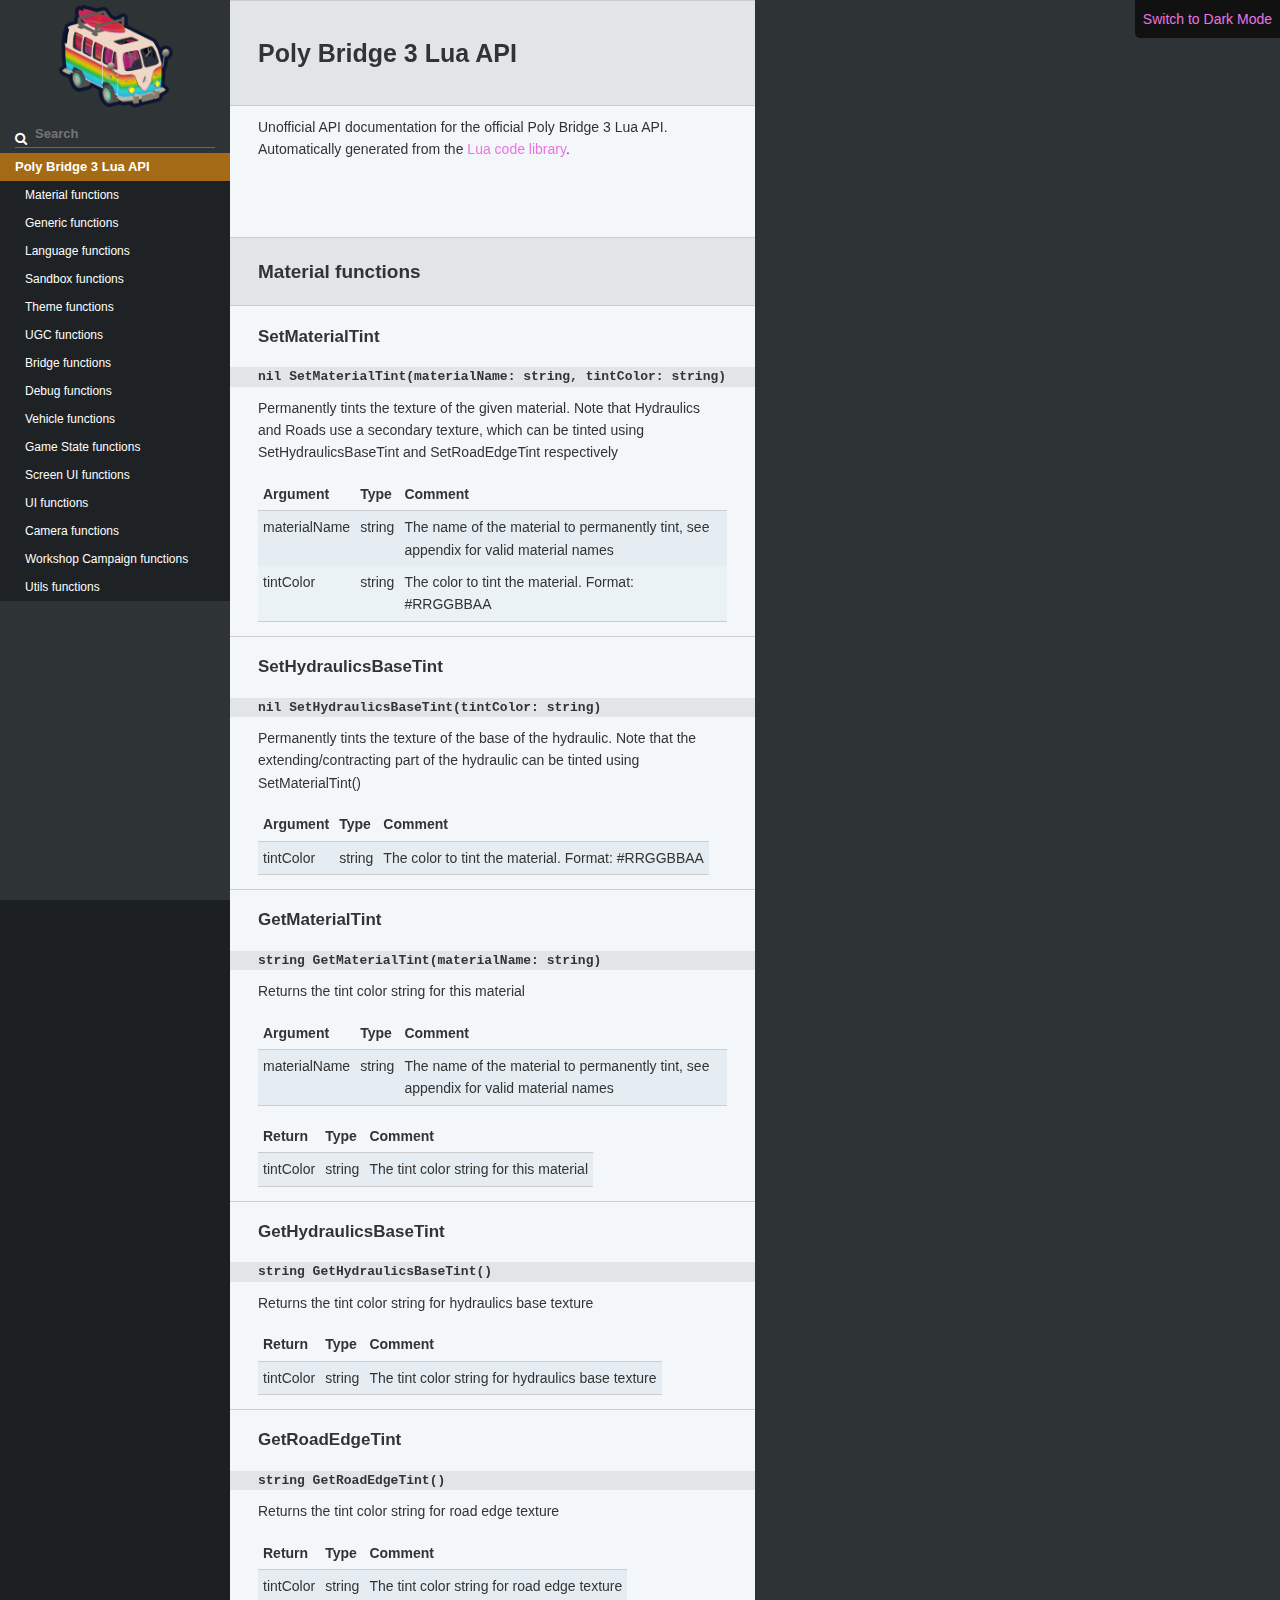
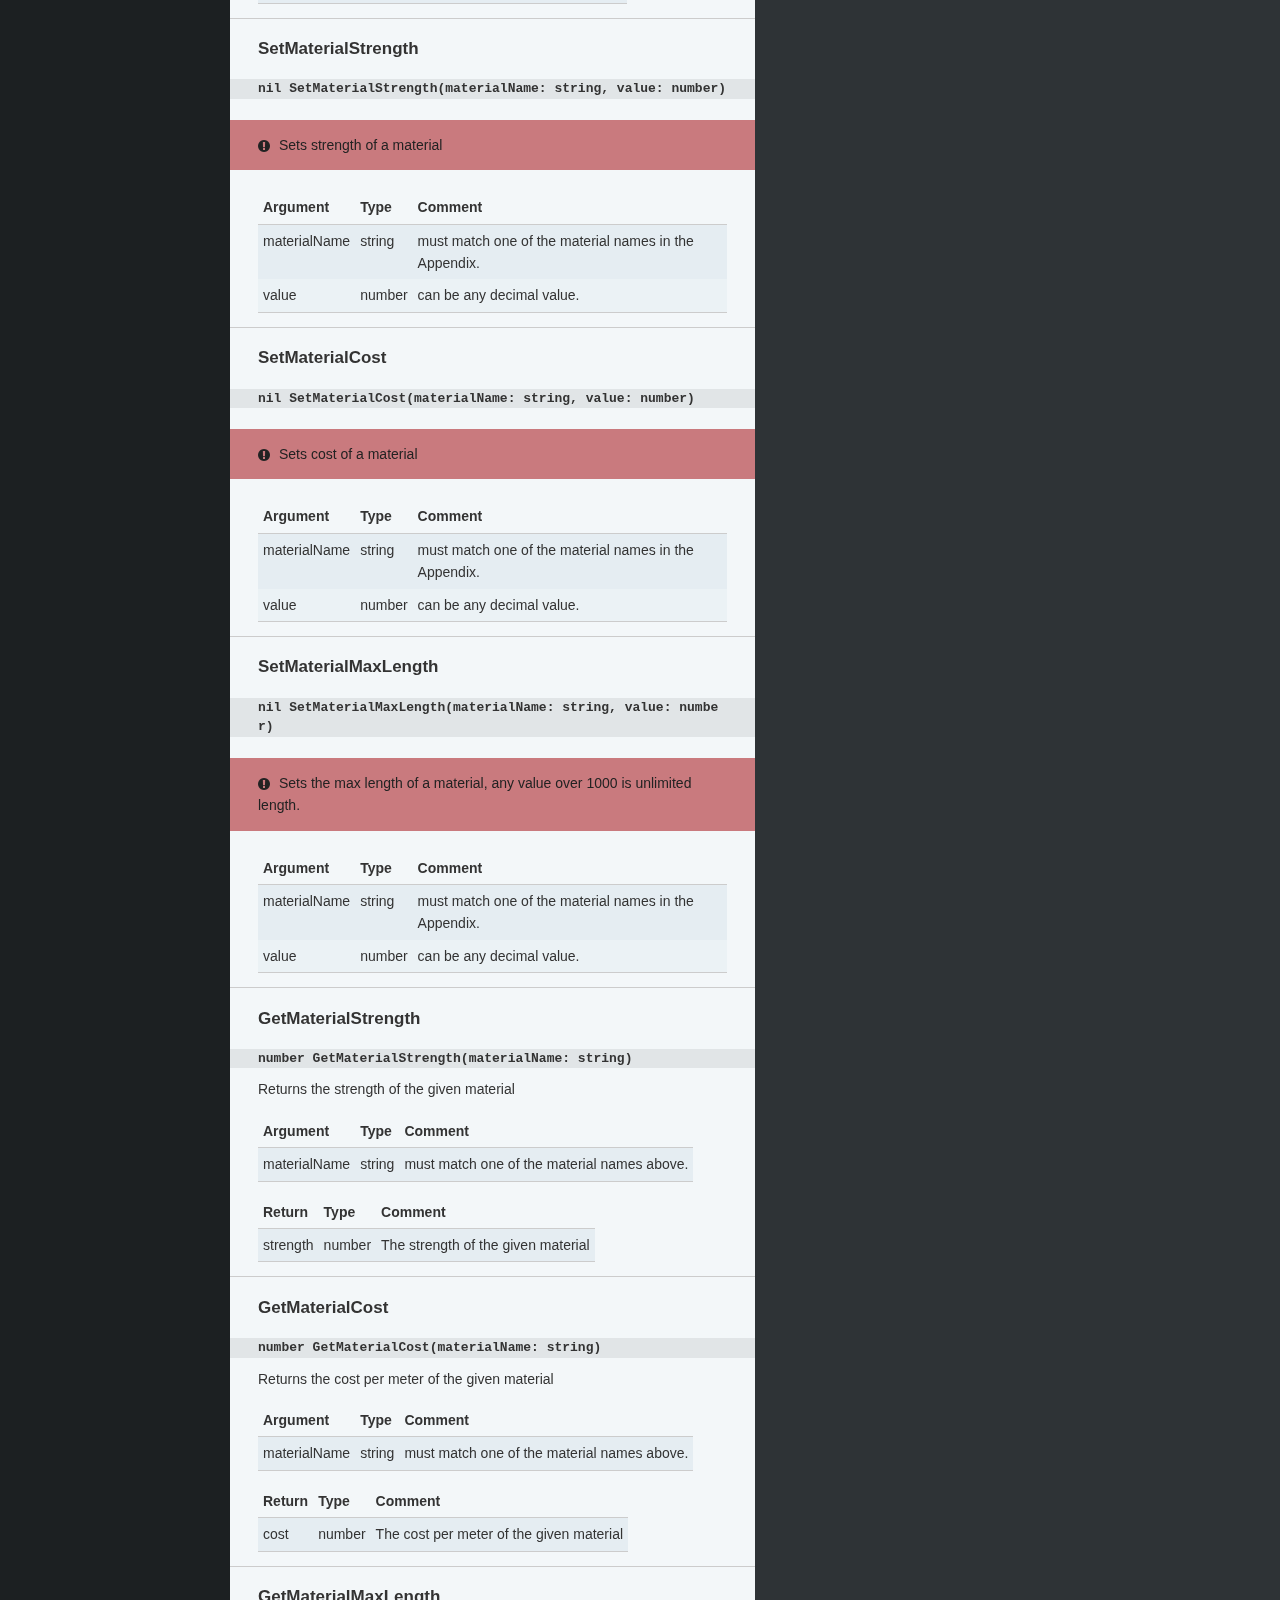
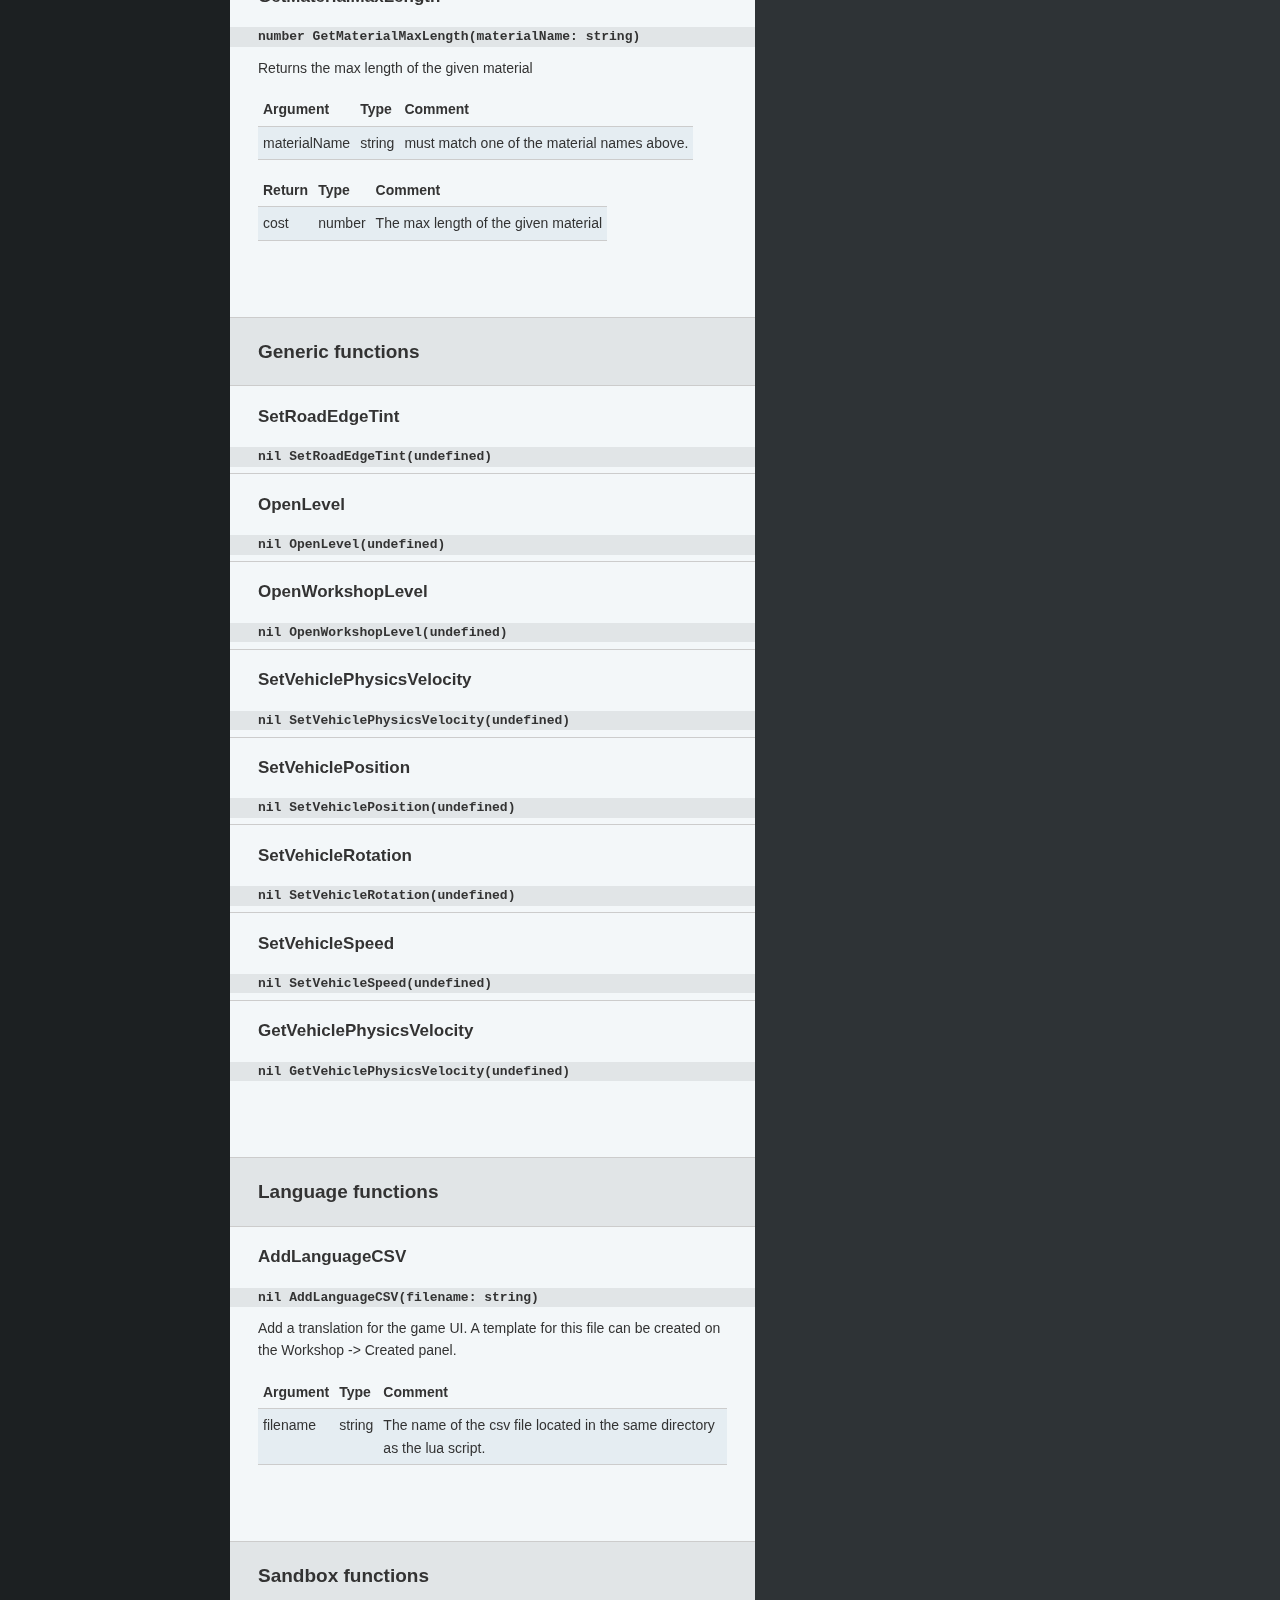
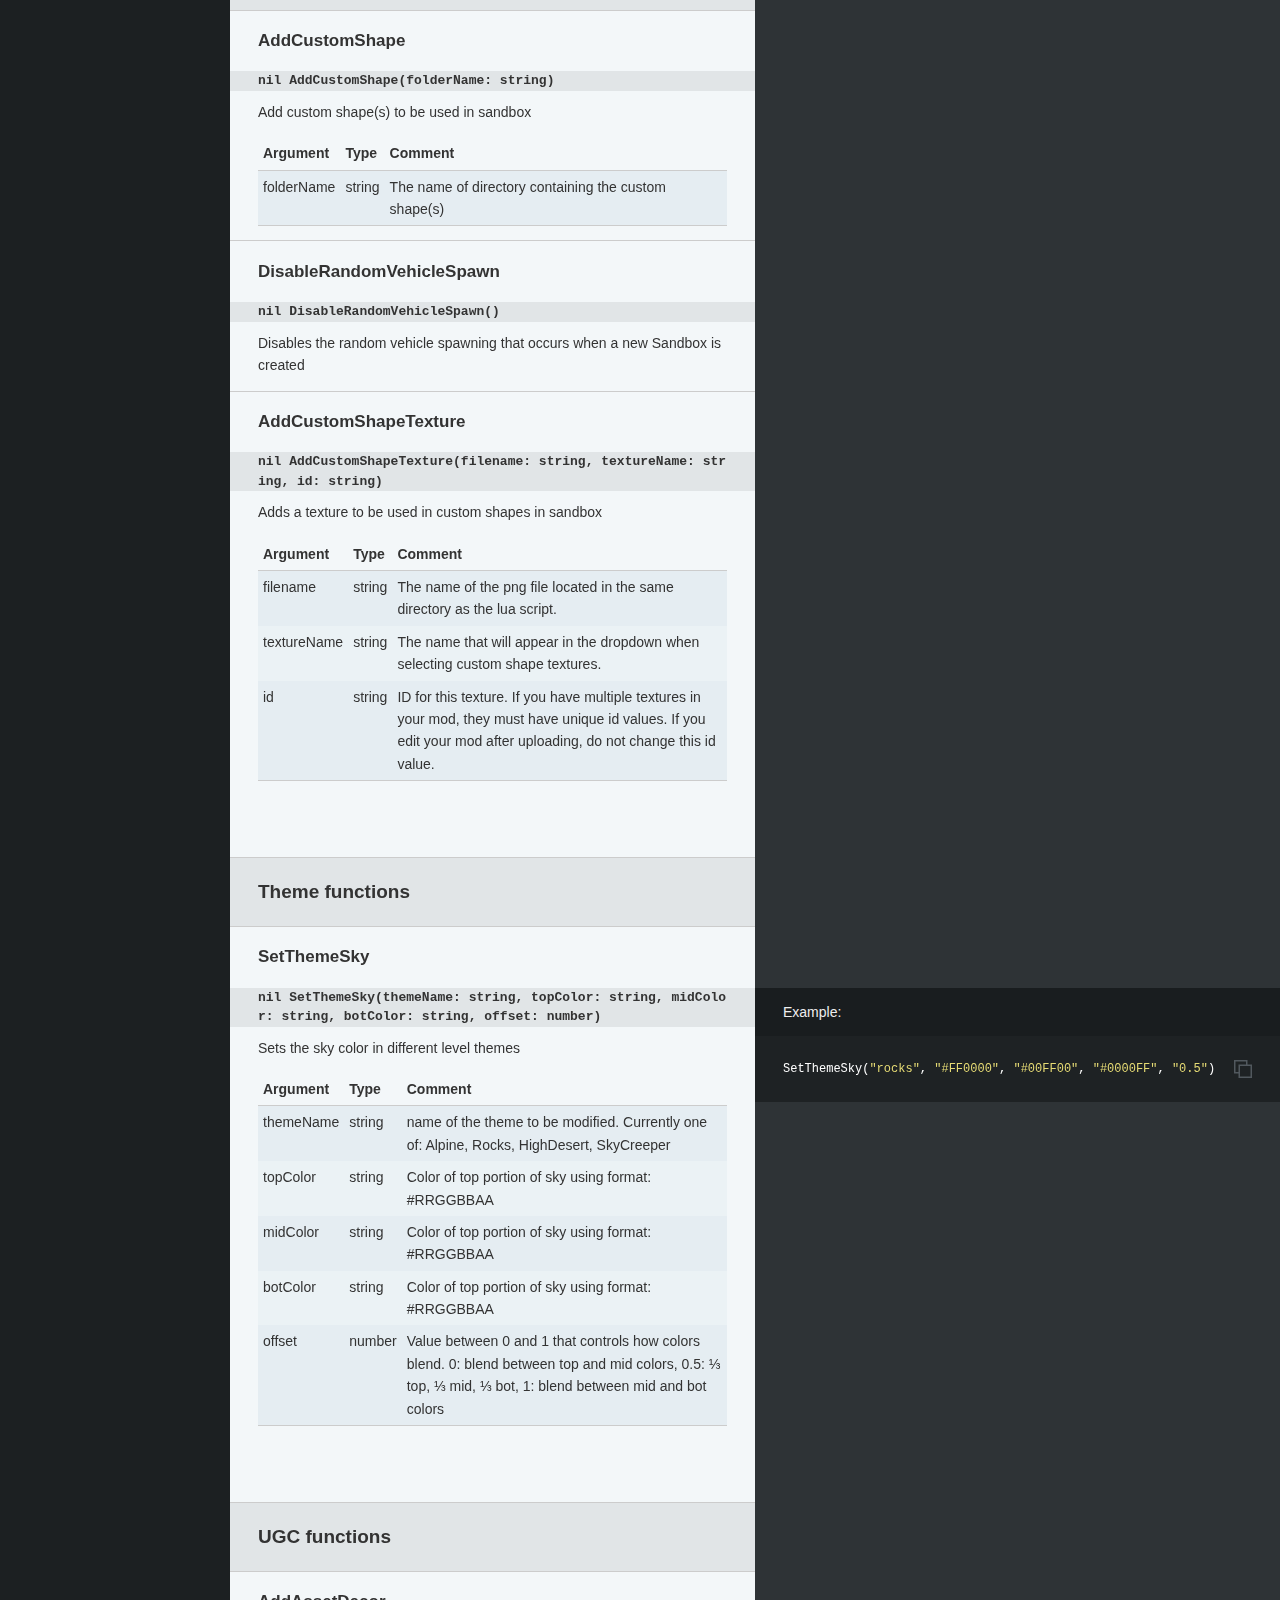
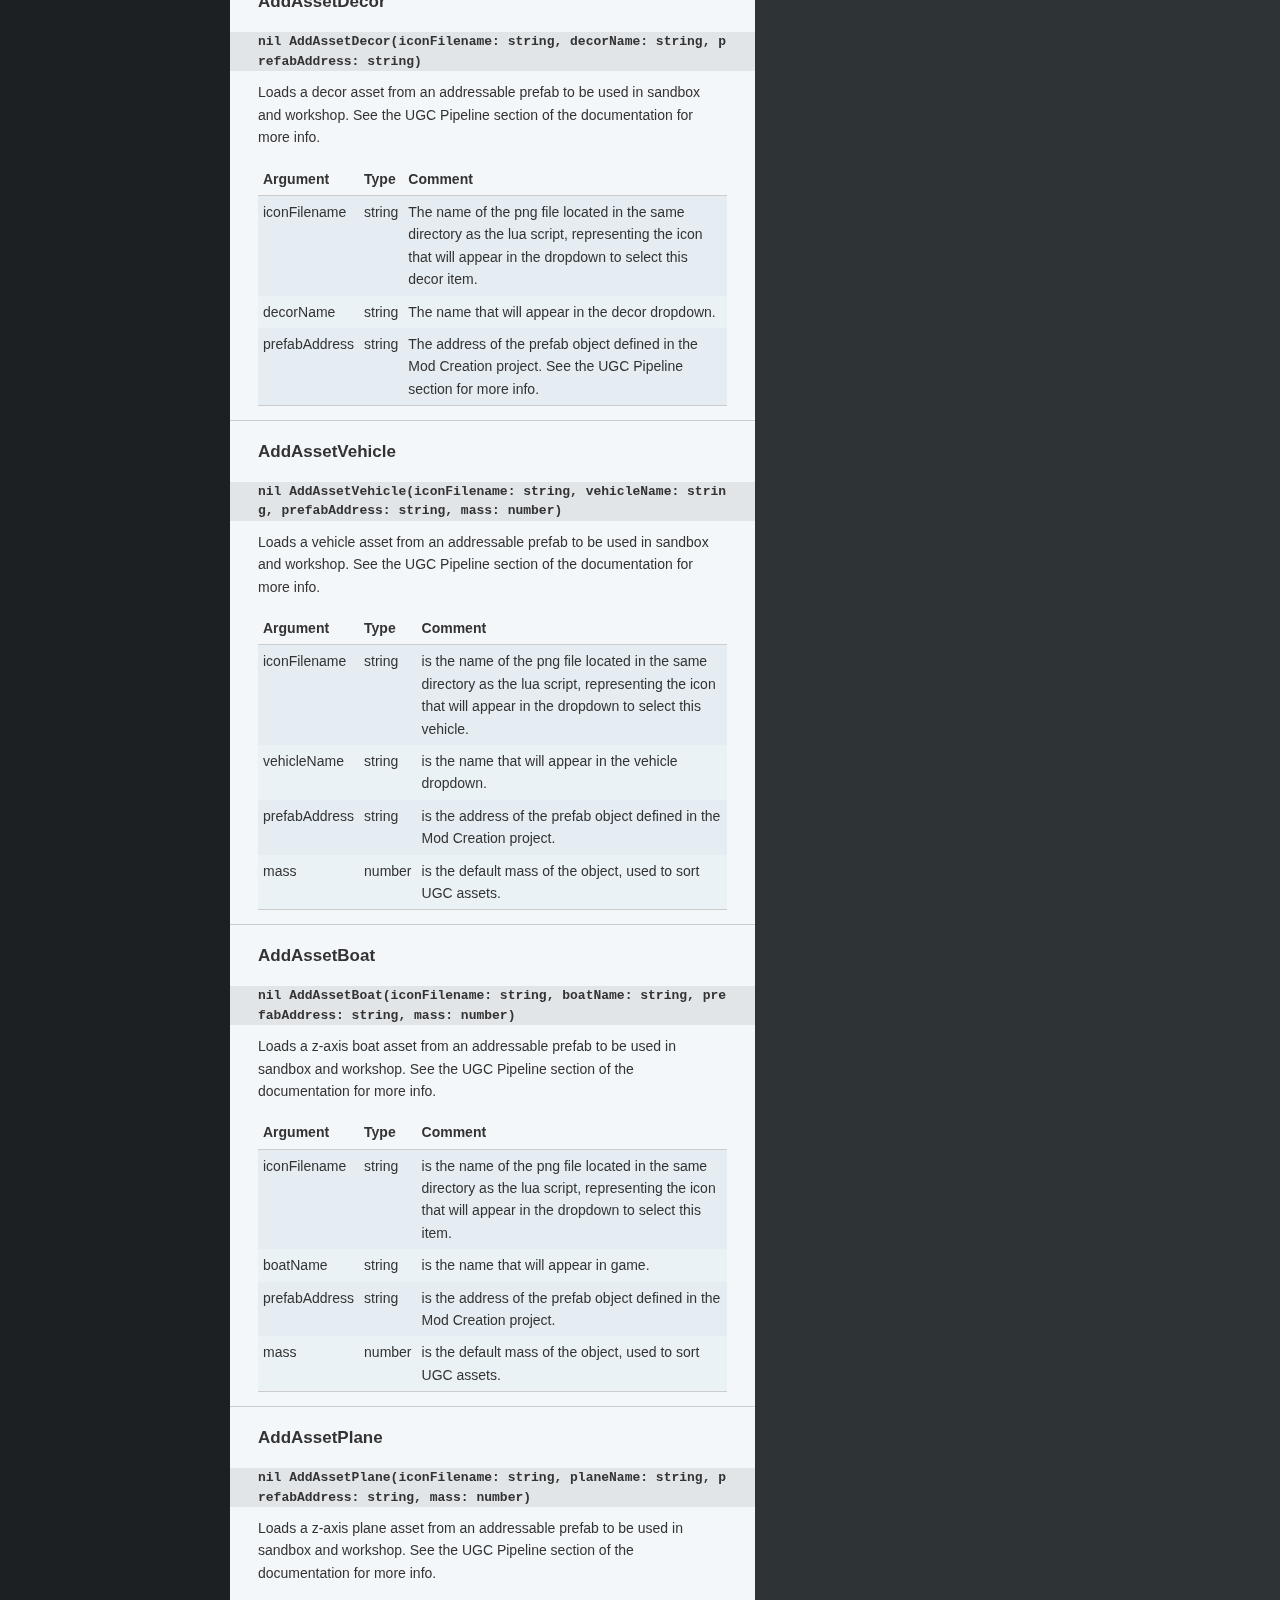
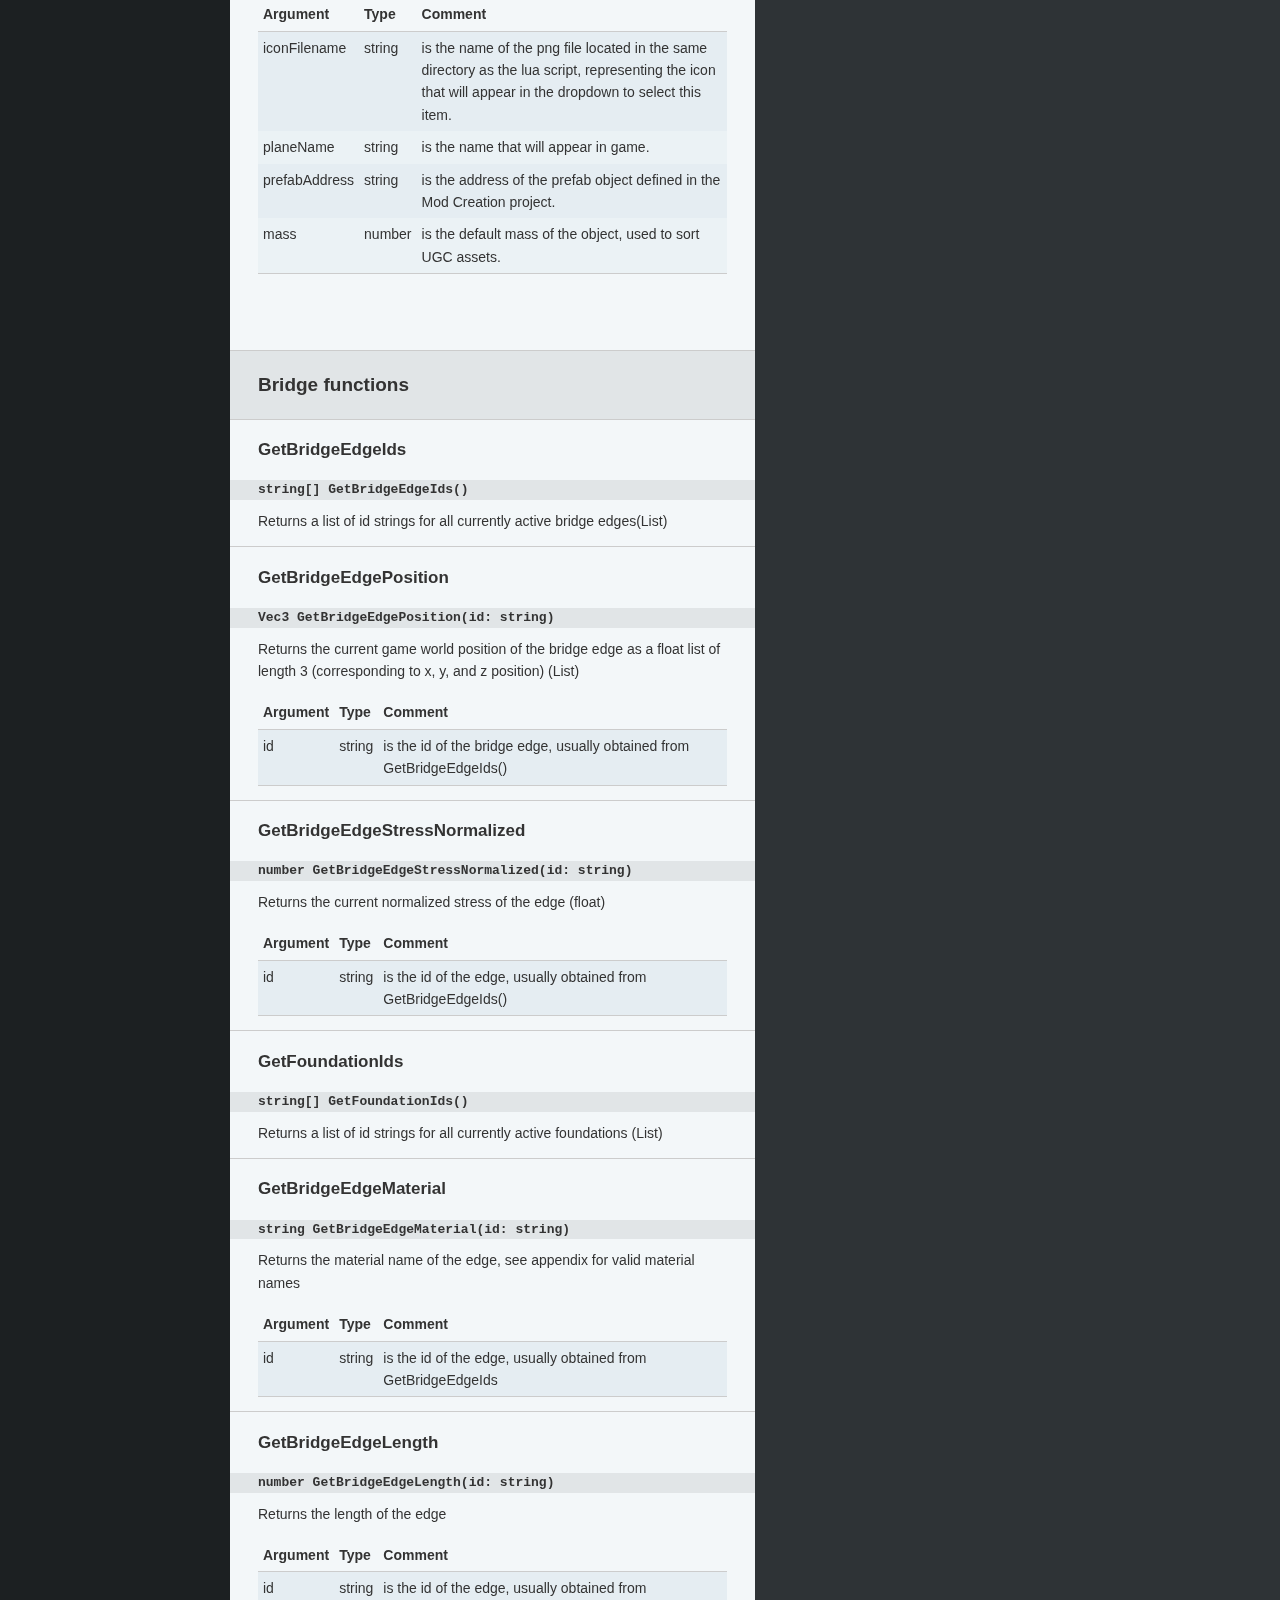
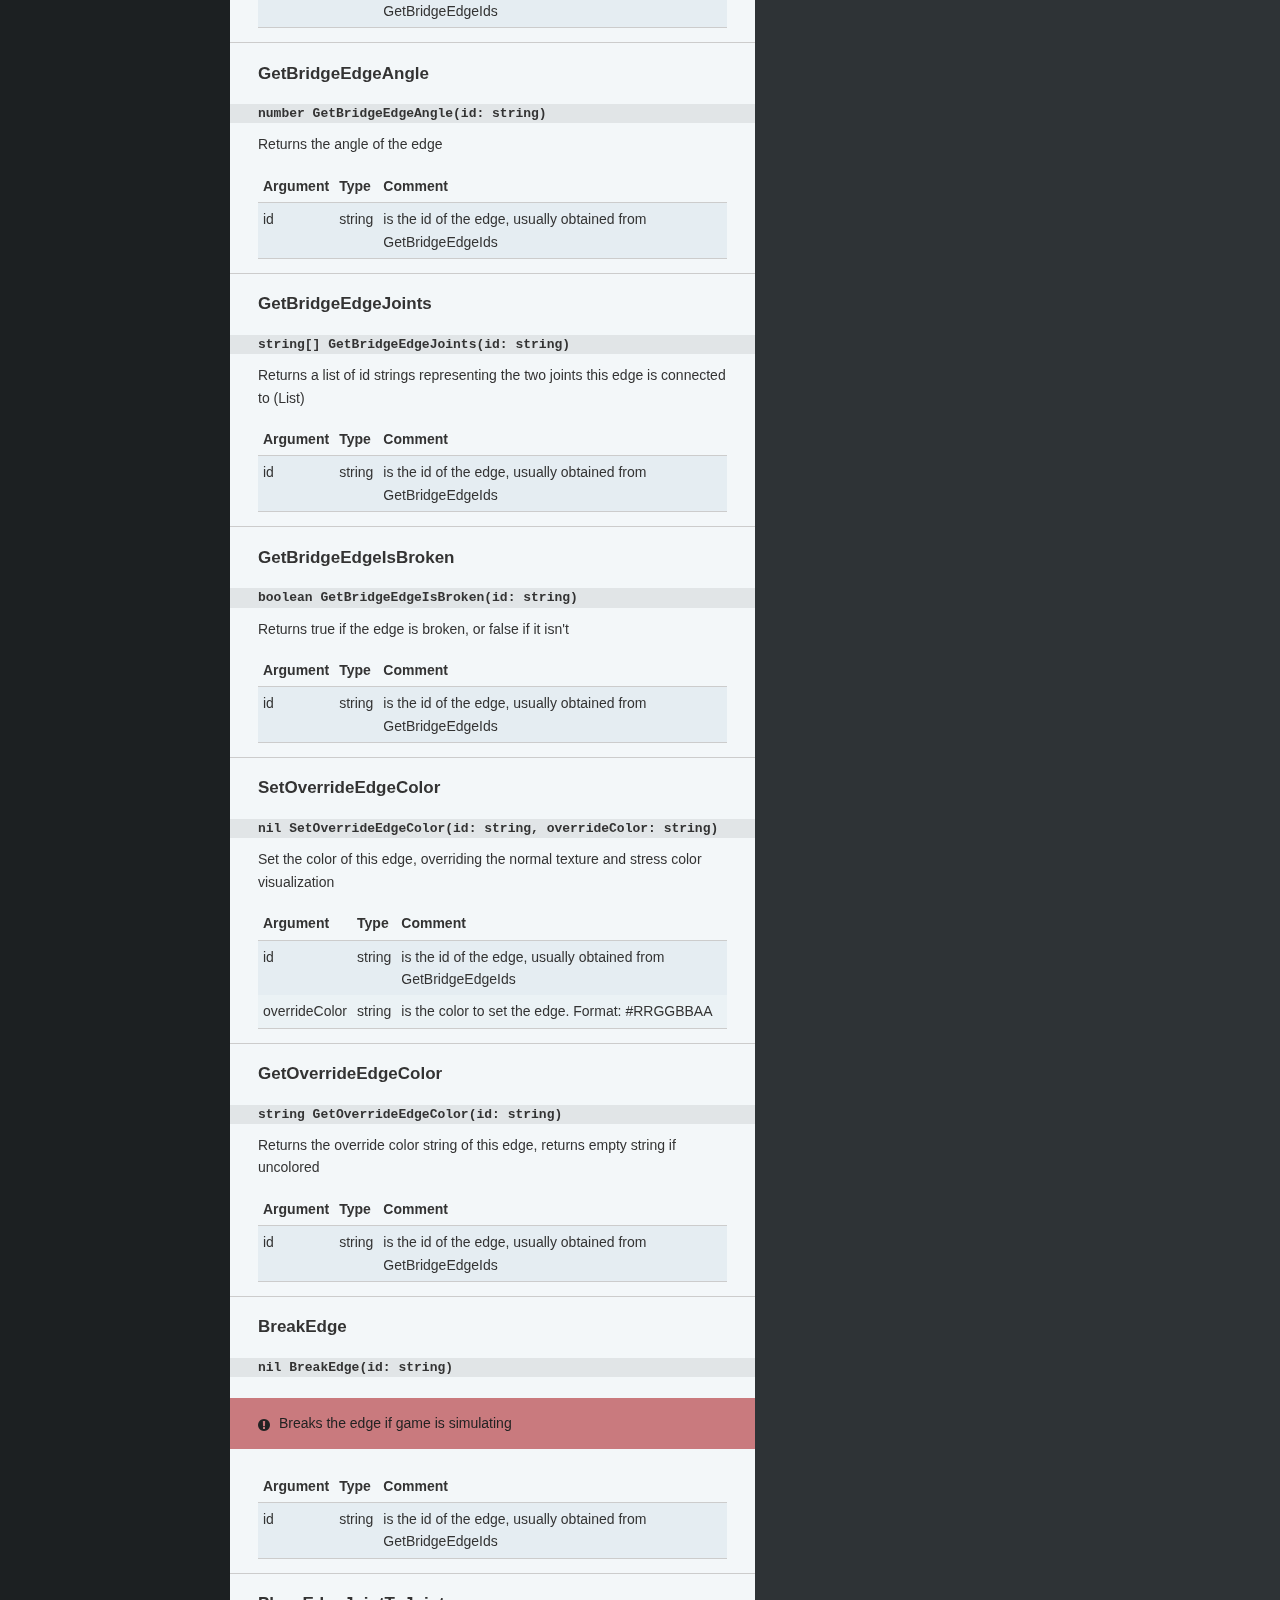
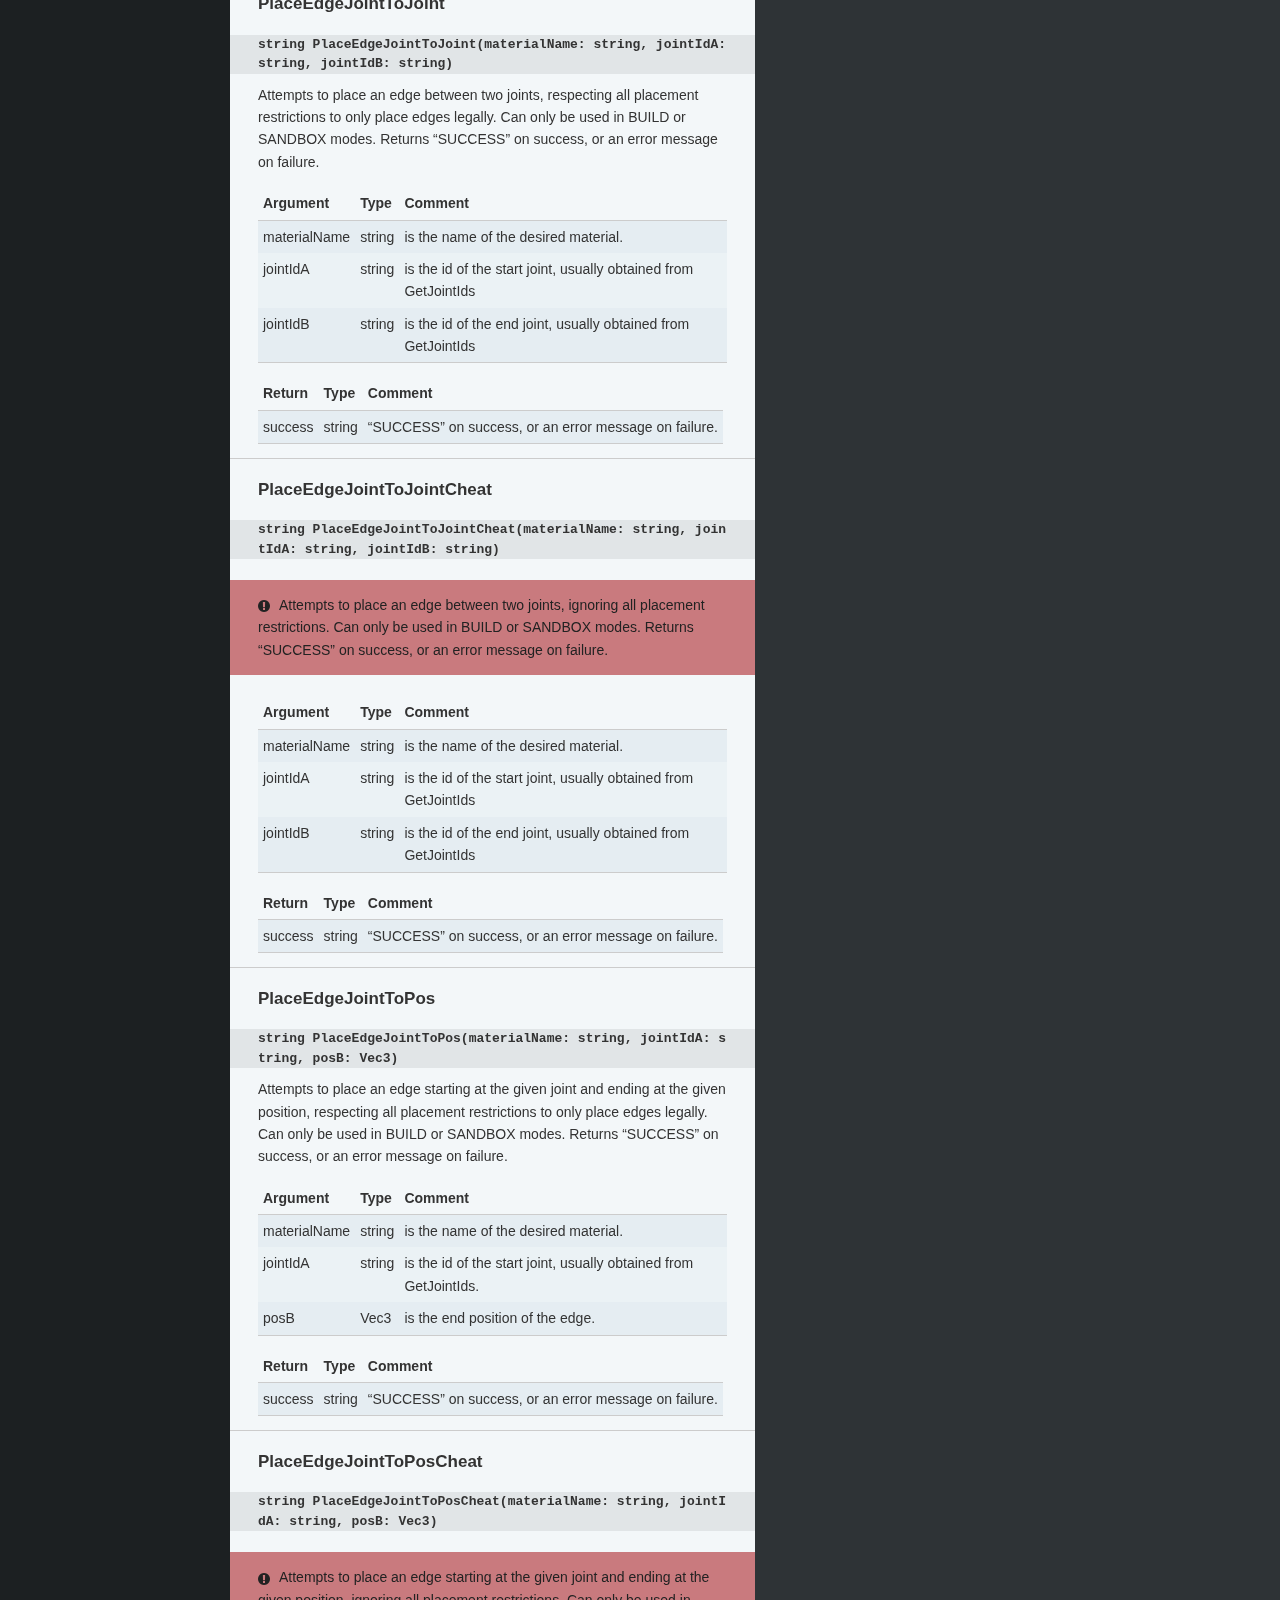
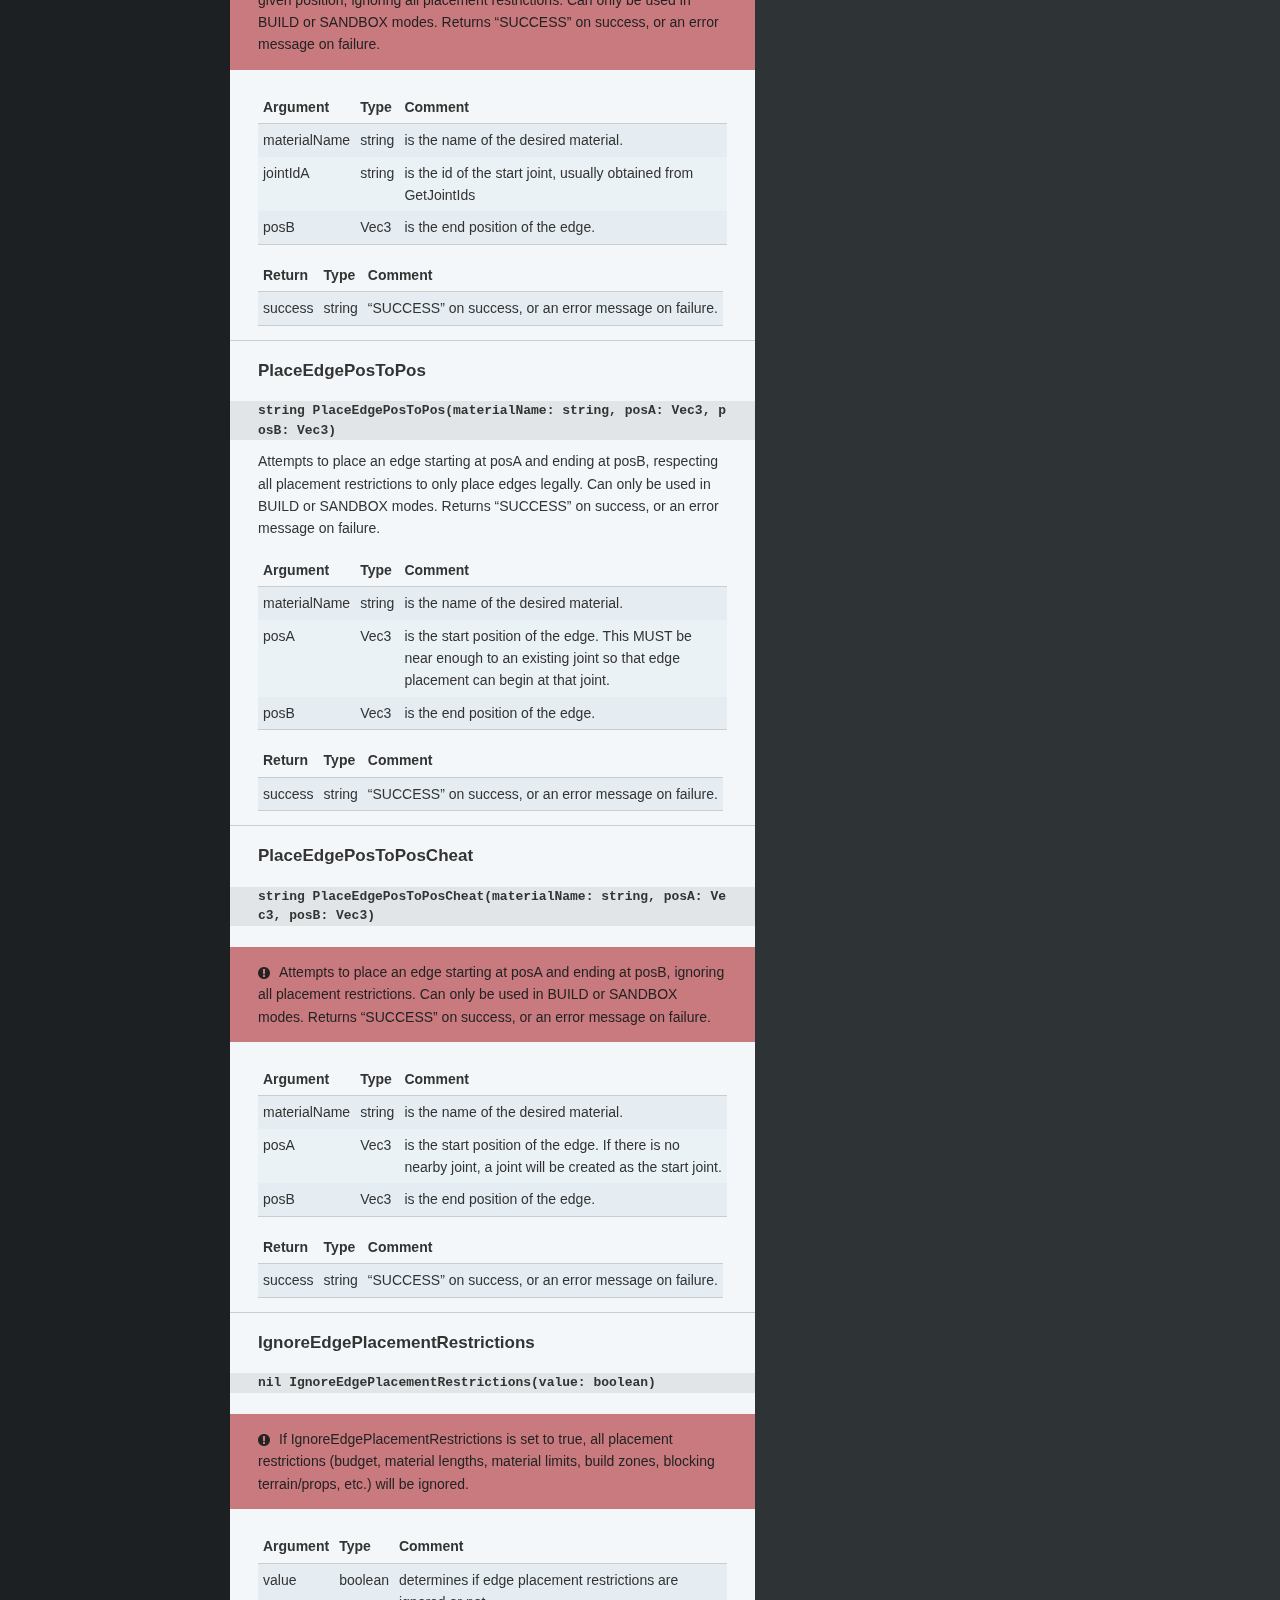
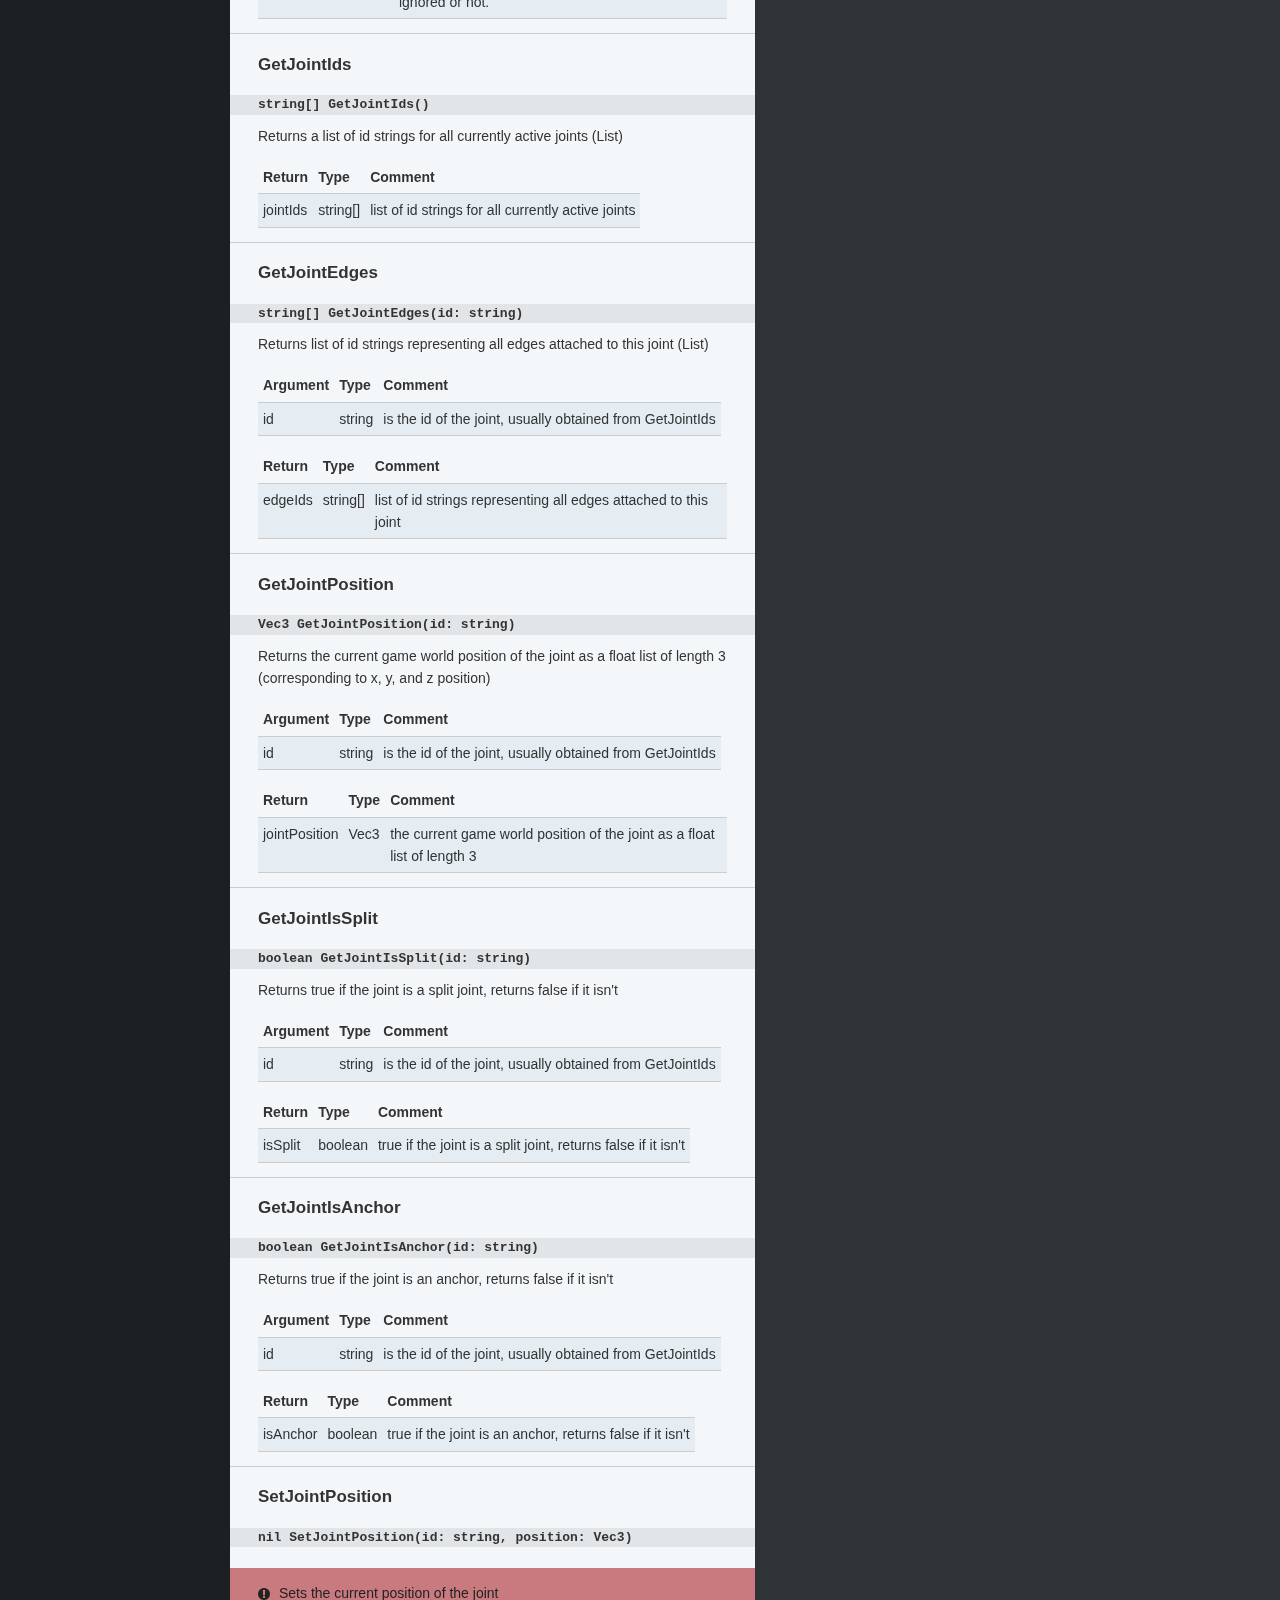
==== docs/light.html @ 61768ef8 "build slate" ====
<!doctype html>
<html>
  <head>
    <meta charset="utf-8">
    <meta content="IE=edge,chrome=1" http-equiv="X-UA-Compatible">
    <meta name="viewport" content="width=device-width, initial-scale=1, maximum-scale=1">
    <link href="images/favicon-184ef374.ico" rel="icon" type="image/ico" />
        <meta
            name="description"
            content="Documentation for the official Poly Bridge 3 Lua modding API"
        >
    <title>Poly Bridge 3 Lua API</title>

    <style media="screen">
      .highlight table td { padding: 5px; }
.highlight table pre { margin: 0; }
.highlight .gh {
  color: #999999;
}
.highlight .sr {
  color: #f6aa11;
}
.highlight .go {
  color: #888888;
}
.highlight .gp {
  color: #555555;
}
.highlight .gs {
}
.highlight .gu {
  color: #aaaaaa;
}
.highlight .nb {
  color: #f6aa11;
}
.highlight .cm {
  color: #75715e;
}
.highlight .cp {
  color: #75715e;
}
.highlight .c1 {
  color: #75715e;
}
.highlight .cs {
  color: #75715e;
}
.highlight .c, .highlight .ch, .highlight .cd, .highlight .cpf {
  color: #75715e;
}
.highlight .err {
  color: #960050;
}
.highlight .gr {
  color: #960050;
}
.highlight .gt {
  color: #960050;
}
.highlight .gd {
  color: #49483e;
}
.highlight .gi {
  color: #49483e;
}
.highlight .ge {
  color: #49483e;
}
.highlight .kc {
  color: #66d9ef;
}
.highlight .kd {
  color: #66d9ef;
}
.highlight .kr {
  color: #66d9ef;
}
.highlight .no {
  color: #66d9ef;
}
.highlight .kt {
  color: #66d9ef;
}
.highlight .mf {
  color: #ae81ff;
}
.highlight .mh {
  color: #ae81ff;
}
.highlight .il {
  color: #ae81ff;
}
.highlight .mi {
  color: #ae81ff;
}
.highlight .mo {
  color: #ae81ff;
}
.highlight .m, .highlight .mb, .highlight .mx {
  color: #ae81ff;
}
.highlight .sc {
  color: #ae81ff;
}
.highlight .se {
  color: #ae81ff;
}
.highlight .ss {
  color: #ae81ff;
}
.highlight .sd {
  color: #e6db74;
}
.highlight .s2 {
  color: #e6db74;
}
.highlight .sb {
  color: #e6db74;
}
.highlight .sh {
  color: #e6db74;
}
.highlight .si {
  color: #e6db74;
}
.highlight .sx {
  color: #e6db74;
}
.highlight .s1 {
  color: #e6db74;
}
.highlight .s, .highlight .sa, .highlight .dl {
  color: #e6db74;
}
.highlight .na {
  color: #a6e22e;
}
.highlight .nc {
  color: #a6e22e;
}
.highlight .nd {
  color: #a6e22e;
}
.highlight .ne {
  color: #a6e22e;
}
.highlight .nf, .highlight .fm {
  color: #a6e22e;
}
.highlight .vc {
  color: #ffffff;
}
.highlight .nn {
  color: #ffffff;
}
.highlight .ni {
  color: #ffffff;
}
.highlight .bp {
  color: #ffffff;
}
.highlight .vg {
  color: #ffffff;
}
.highlight .vi {
  color: #ffffff;
}
.highlight .nv, .highlight .vm {
  color: #ffffff;
}
.highlight .w {
  color: #ffffff;
}
.highlight {
  color: #ffffff;
}
.highlight .n, .highlight .py, .highlight .nx {
  color: #ffffff;
}
.highlight .nl {
  color: #f92672;
}
.highlight .ow {
  color: #f92672;
}
.highlight .nt {
  color: #f92672;
}
.highlight .k, .highlight .kv {
  color: #f92672;
}
.highlight .kn {
  color: #f92672;
}
.highlight .kp {
  color: #f92672;
}
.highlight .o {
  color: #f92672;
}
    </style>
    <style media="print">
      * {
        -webkit-transition:none!important;
        transition:none!important;
      }
      .highlight table td { padding: 5px; }
.highlight table pre { margin: 0; }
.highlight, .highlight .w {
  color: #586e75;
}
.highlight .err {
  color: #002b36;
  background-color: #dc322f;
}
.highlight .c, .highlight .ch, .highlight .cd, .highlight .cm, .highlight .cpf, .highlight .c1, .highlight .cs {
  color: #657b83;
}
.highlight .cp {
  color: #b58900;
}
.highlight .nt {
  color: #b58900;
}
.highlight .o, .highlight .ow {
  color: #93a1a1;
}
.highlight .p, .highlight .pi {
  color: #93a1a1;
}
.highlight .gi {
  color: #859900;
}
.highlight .gd {
  color: #dc322f;
}
.highlight .gh {
  color: #268bd2;
  background-color: #002b36;
  font-weight: bold;
}
.highlight .k, .highlight .kn, .highlight .kp, .highlight .kr, .highlight .kv {
  color: #6c71c4;
}
.highlight .kc {
  color: #cb4b16;
}
.highlight .kt {
  color: #cb4b16;
}
.highlight .kd {
  color: #cb4b16;
}
.highlight .s, .highlight .sb, .highlight .sc, .highlight .dl, .highlight .sd, .highlight .s2, .highlight .sh, .highlight .sx, .highlight .s1 {
  color: #859900;
}
.highlight .sa {
  color: #6c71c4;
}
.highlight .sr {
  color: #2aa198;
}
.highlight .si {
  color: #d33682;
}
.highlight .se {
  color: #d33682;
}
.highlight .nn {
  color: #b58900;
}
.highlight .nc {
  color: #b58900;
}
.highlight .no {
  color: #b58900;
}
.highlight .na {
  color: #268bd2;
}
.highlight .m, .highlight .mb, .highlight .mf, .highlight .mh, .highlight .mi, .highlight .il, .highlight .mo, .highlight .mx {
  color: #859900;
}
.highlight .ss {
  color: #859900;
}
    </style>
    <link href="stylesheets/screen-2de8fa68.css" rel="stylesheet" media="screen" />
    <link href="stylesheets/print-384e8ae0.css" rel="stylesheet" media="print" />
      <script src="javascripts/all-1b920087.js"></script>

    <script>
      $(function() { setupCodeCopy(); });
    </script>
  </head>

  <body class="light" data-languages="[]">
    <a href="#" id="nav-button">
      <span>
        NAV
        <img src="images/navbar-cad8cdcb.png" alt="" />
      </span>
    </a>
    <div class="toc-wrapper">
      <img src="images/logo-860250e3.png" class="logo" alt="" />
        <div class="search">
          <input type="text" class="search" id="input-search" placeholder="Search">
        </div>
        <ul class="search-results"></ul>
      <ul id="toc" class="toc-list-h1">
          <li>
            <a href="#Poly-Bridge-3-Lua-API" class="toc-h1 toc-link" data-title="Poly Bridge 3 Lua API">Poly Bridge 3 Lua API</a>
              <ul class="toc-list-h2">
                  <li>
                    <a href="#Material-functions" class="toc-h2 toc-link" data-title="Material functions">Material functions</a>
                      <ul class="toc-list-h3">
                          <li>
                            <a href="#SetMaterialTint" class="toc-h3 toc-link" data-title="SetMaterialTint">SetMaterialTint</a>
                          </li>
                          <li>
                            <a href="#SetHydraulicsBaseTint" class="toc-h3 toc-link" data-title="SetHydraulicsBaseTint">SetHydraulicsBaseTint</a>
                          </li>
                          <li>
                            <a href="#GetMaterialTint" class="toc-h3 toc-link" data-title="GetMaterialTint">GetMaterialTint</a>
                          </li>
                          <li>
                            <a href="#GetHydraulicsBaseTint" class="toc-h3 toc-link" data-title="GetHydraulicsBaseTint">GetHydraulicsBaseTint</a>
                          </li>
                          <li>
                            <a href="#GetRoadEdgeTint" class="toc-h3 toc-link" data-title="GetRoadEdgeTint">GetRoadEdgeTint</a>
                          </li>
                          <li>
                            <a href="#SetMaterialStrength" class="toc-h3 toc-link" data-title="SetMaterialStrength">SetMaterialStrength</a>
                          </li>
                          <li>
                            <a href="#SetMaterialCost" class="toc-h3 toc-link" data-title="SetMaterialCost">SetMaterialCost</a>
                          </li>
                          <li>
                            <a href="#SetMaterialMaxLength" class="toc-h3 toc-link" data-title="SetMaterialMaxLength">SetMaterialMaxLength</a>
                          </li>
                          <li>
                            <a href="#GetMaterialStrength" class="toc-h3 toc-link" data-title="GetMaterialStrength">GetMaterialStrength</a>
                          </li>
                          <li>
                            <a href="#GetMaterialCost" class="toc-h3 toc-link" data-title="GetMaterialCost">GetMaterialCost</a>
                          </li>
                          <li>
                            <a href="#GetMaterialMaxLength" class="toc-h3 toc-link" data-title="GetMaterialMaxLength">GetMaterialMaxLength</a>
                          </li>
                      </ul>
                  </li>
                  <li>
                    <a href="#Generic-functions" class="toc-h2 toc-link" data-title="Generic functions">Generic functions</a>
                      <ul class="toc-list-h3">
                          <li>
                            <a href="#SetRoadEdgeTint" class="toc-h3 toc-link" data-title="SetRoadEdgeTint">SetRoadEdgeTint</a>
                          </li>
                          <li>
                            <a href="#OpenLevel" class="toc-h3 toc-link" data-title="OpenLevel">OpenLevel</a>
                          </li>
                          <li>
                            <a href="#OpenWorkshopLevel" class="toc-h3 toc-link" data-title="OpenWorkshopLevel">OpenWorkshopLevel</a>
                          </li>
                          <li>
                            <a href="#SetVehiclePhysicsVelocity" class="toc-h3 toc-link" data-title="SetVehiclePhysicsVelocity">SetVehiclePhysicsVelocity</a>
                          </li>
                          <li>
                            <a href="#SetVehiclePosition" class="toc-h3 toc-link" data-title="SetVehiclePosition">SetVehiclePosition</a>
                          </li>
                          <li>
                            <a href="#SetVehicleRotation" class="toc-h3 toc-link" data-title="SetVehicleRotation">SetVehicleRotation</a>
                          </li>
                          <li>
                            <a href="#SetVehicleSpeed" class="toc-h3 toc-link" data-title="SetVehicleSpeed">SetVehicleSpeed</a>
                          </li>
                          <li>
                            <a href="#GetVehiclePhysicsVelocity" class="toc-h3 toc-link" data-title="GetVehiclePhysicsVelocity">GetVehiclePhysicsVelocity</a>
                          </li>
                      </ul>
                  </li>
                  <li>
                    <a href="#Language-functions" class="toc-h2 toc-link" data-title="Language functions">Language functions</a>
                      <ul class="toc-list-h3">
                          <li>
                            <a href="#AddLanguageCSV" class="toc-h3 toc-link" data-title="AddLanguageCSV">AddLanguageCSV</a>
                          </li>
                      </ul>
                  </li>
                  <li>
                    <a href="#Sandbox-functions" class="toc-h2 toc-link" data-title="Sandbox functions">Sandbox functions</a>
                      <ul class="toc-list-h3">
                          <li>
                            <a href="#AddCustomShape" class="toc-h3 toc-link" data-title="AddCustomShape">AddCustomShape</a>
                          </li>
                          <li>
                            <a href="#DisableRandomVehicleSpawn" class="toc-h3 toc-link" data-title="DisableRandomVehicleSpawn">DisableRandomVehicleSpawn</a>
                          </li>
                          <li>
                            <a href="#AddCustomShapeTexture" class="toc-h3 toc-link" data-title="AddCustomShapeTexture">AddCustomShapeTexture</a>
                          </li>
                      </ul>
                  </li>
                  <li>
                    <a href="#Theme-functions" class="toc-h2 toc-link" data-title="Theme functions">Theme functions</a>
                      <ul class="toc-list-h3">
                          <li>
                            <a href="#SetThemeSky" class="toc-h3 toc-link" data-title="SetThemeSky">SetThemeSky</a>
                          </li>
                      </ul>
                  </li>
                  <li>
                    <a href="#UGC-functions" class="toc-h2 toc-link" data-title="UGC functions">UGC functions</a>
                      <ul class="toc-list-h3">
                          <li>
                            <a href="#AddAssetDecor" class="toc-h3 toc-link" data-title="AddAssetDecor">AddAssetDecor</a>
                          </li>
                          <li>
                            <a href="#AddAssetVehicle" class="toc-h3 toc-link" data-title="AddAssetVehicle">AddAssetVehicle</a>
                          </li>
                          <li>
                            <a href="#AddAssetBoat" class="toc-h3 toc-link" data-title="AddAssetBoat">AddAssetBoat</a>
                          </li>
                          <li>
                            <a href="#AddAssetPlane" class="toc-h3 toc-link" data-title="AddAssetPlane">AddAssetPlane</a>
                          </li>
                      </ul>
                  </li>
                  <li>
                    <a href="#Bridge-functions" class="toc-h2 toc-link" data-title="Bridge functions">Bridge functions</a>
                      <ul class="toc-list-h3">
                          <li>
                            <a href="#GetBridgeEdgeIds" class="toc-h3 toc-link" data-title="GetBridgeEdgeIds">GetBridgeEdgeIds</a>
                          </li>
                          <li>
                            <a href="#GetBridgeEdgePosition" class="toc-h3 toc-link" data-title="GetBridgeEdgePosition">GetBridgeEdgePosition</a>
                          </li>
                          <li>
                            <a href="#GetBridgeEdgeStressNormalized" class="toc-h3 toc-link" data-title="GetBridgeEdgeStressNormalized">GetBridgeEdgeStressNormalized</a>
                          </li>
                          <li>
                            <a href="#GetFoundationIds" class="toc-h3 toc-link" data-title="GetFoundationIds">GetFoundationIds</a>
                          </li>
                          <li>
                            <a href="#GetBridgeEdgeMaterial" class="toc-h3 toc-link" data-title="GetBridgeEdgeMaterial">GetBridgeEdgeMaterial</a>
                          </li>
                          <li>
                            <a href="#GetBridgeEdgeLength" class="toc-h3 toc-link" data-title="GetBridgeEdgeLength">GetBridgeEdgeLength</a>
                          </li>
                          <li>
                            <a href="#GetBridgeEdgeAngle" class="toc-h3 toc-link" data-title="GetBridgeEdgeAngle">GetBridgeEdgeAngle</a>
                          </li>
                          <li>
                            <a href="#GetBridgeEdgeJoints" class="toc-h3 toc-link" data-title="GetBridgeEdgeJoints">GetBridgeEdgeJoints</a>
                          </li>
                          <li>
                            <a href="#GetBridgeEdgeIsBroken" class="toc-h3 toc-link" data-title="GetBridgeEdgeIsBroken">GetBridgeEdgeIsBroken</a>
                          </li>
                          <li>
                            <a href="#SetOverrideEdgeColor" class="toc-h3 toc-link" data-title="SetOverrideEdgeColor">SetOverrideEdgeColor</a>
                          </li>
                          <li>
                            <a href="#GetOverrideEdgeColor" class="toc-h3 toc-link" data-title="GetOverrideEdgeColor">GetOverrideEdgeColor</a>
                          </li>
                          <li>
                            <a href="#BreakEdge" class="toc-h3 toc-link" data-title="BreakEdge">BreakEdge</a>
                          </li>
                          <li>
                            <a href="#PlaceEdgeJointToJoint" class="toc-h3 toc-link" data-title="PlaceEdgeJointToJoint">PlaceEdgeJointToJoint</a>
                          </li>
                          <li>
                            <a href="#PlaceEdgeJointToJointCheat" class="toc-h3 toc-link" data-title="PlaceEdgeJointToJointCheat">PlaceEdgeJointToJointCheat</a>
                          </li>
                          <li>
                            <a href="#PlaceEdgeJointToPos" class="toc-h3 toc-link" data-title="PlaceEdgeJointToPos">PlaceEdgeJointToPos</a>
                          </li>
                          <li>
                            <a href="#PlaceEdgeJointToPosCheat" class="toc-h3 toc-link" data-title="PlaceEdgeJointToPosCheat">PlaceEdgeJointToPosCheat</a>
                          </li>
                          <li>
                            <a href="#PlaceEdgePosToPos" class="toc-h3 toc-link" data-title="PlaceEdgePosToPos">PlaceEdgePosToPos</a>
                          </li>
                          <li>
                            <a href="#PlaceEdgePosToPosCheat" class="toc-h3 toc-link" data-title="PlaceEdgePosToPosCheat">PlaceEdgePosToPosCheat</a>
                          </li>
                          <li>
                            <a href="#IgnoreEdgePlacementRestrictions" class="toc-h3 toc-link" data-title="IgnoreEdgePlacementRestrictions">IgnoreEdgePlacementRestrictions</a>
                          </li>
                          <li>
                            <a href="#GetJointIds" class="toc-h3 toc-link" data-title="GetJointIds">GetJointIds</a>
                          </li>
                          <li>
                            <a href="#GetJointEdges" class="toc-h3 toc-link" data-title="GetJointEdges">GetJointEdges</a>
                          </li>
                          <li>
                            <a href="#GetJointPosition" class="toc-h3 toc-link" data-title="GetJointPosition">GetJointPosition</a>
                          </li>
                          <li>
                            <a href="#GetJointIsSplit" class="toc-h3 toc-link" data-title="GetJointIsSplit">GetJointIsSplit</a>
                          </li>
                          <li>
                            <a href="#GetJointIsAnchor" class="toc-h3 toc-link" data-title="GetJointIsAnchor">GetJointIsAnchor</a>
                          </li>
                          <li>
                            <a href="#SetJointPosition" class="toc-h3 toc-link" data-title="SetJointPosition">SetJointPosition</a>
                          </li>
                          <li>
                            <a href="#SetJointLegalPosition" class="toc-h3 toc-link" data-title="SetJointLegalPosition">SetJointLegalPosition</a>
                          </li>
                          <li>
                            <a href="#GetJointIsUnbuildable" class="toc-h3 toc-link" data-title="GetJointIsUnbuildable">GetJointIsUnbuildable</a>
                          </li>
                          <li>
                            <a href="#SetJointIsSplit" class="toc-h3 toc-link" data-title="SetJointIsSplit">SetJointIsSplit</a>
                          </li>
                          <li>
                            <a href="#GetFoundationIdsSelected" class="toc-h3 toc-link" data-title="GetFoundationIdsSelected">GetFoundationIdsSelected</a>
                          </li>
                          <li>
                            <a href="#GetBridgeEdgeIdsSelected" class="toc-h3 toc-link" data-title="GetBridgeEdgeIdsSelected">GetBridgeEdgeIdsSelected</a>
                          </li>
                          <li>
                            <a href="#GetJointIdsSelected" class="toc-h3 toc-link" data-title="GetJointIdsSelected">GetJointIdsSelected</a>
                          </li>
                          <li>
                            <a href="#GetBridgeEdgeStressSigned" class="toc-h3 toc-link" data-title="GetBridgeEdgeStressSigned">GetBridgeEdgeStressSigned</a>
                          </li>
                          <li>
                            <a href="#GetPermanentEdgeColor" class="toc-h3 toc-link" data-title="GetPermanentEdgeColor">GetPermanentEdgeColor</a>
                          </li>
                          <li>
                            <a href="#SetPermanentEdgeColor" class="toc-h3 toc-link" data-title="SetPermanentEdgeColor">SetPermanentEdgeColor</a>
                          </li>
                          <li>
                            <a href="#GetBridgeEdgeIsPrebuilt" class="toc-h3 toc-link" data-title="GetBridgeEdgeIsPrebuilt">GetBridgeEdgeIsPrebuilt</a>
                          </li>
                          <li>
                            <a href="#GetJointIsPrebuilt" class="toc-h3 toc-link" data-title="GetJointIsPrebuilt">GetJointIsPrebuilt</a>
                          </li>
                      </ul>
                  </li>
                  <li>
                    <a href="#Debug-functions" class="toc-h2 toc-link" data-title="Debug functions">Debug functions</a>
                      <ul class="toc-list-h3">
                          <li>
                            <a href="#EnableLevelNavArrows" class="toc-h3 toc-link" data-title="EnableLevelNavArrows">EnableLevelNavArrows</a>
                          </li>
                          <li>
                            <a href="#ShowLevelID" class="toc-h3 toc-link" data-title="ShowLevelID">ShowLevelID</a>
                          </li>
                          <li>
                            <a href="#EnableDebugConsole" class="toc-h3 toc-link" data-title="EnableDebugConsole">EnableDebugConsole</a>
                          </li>
                          <li>
                            <a href="#AddDebugConsoleCommand" class="toc-h3 toc-link" data-title="AddDebugConsoleCommand">AddDebugConsoleCommand</a>
                          </li>
                      </ul>
                  </li>
                  <li>
                    <a href="#Vehicle-functions" class="toc-h2 toc-link" data-title="Vehicle functions">Vehicle functions</a>
                      <ul class="toc-list-h3">
                          <li>
                            <a href="#AddVehicleSkin" class="toc-h3 toc-link" data-title="AddVehicleSkin">AddVehicleSkin</a>
                          </li>
                          <li>
                            <a href="#GetVehicleIds" class="toc-h3 toc-link" data-title="GetVehicleIds">GetVehicleIds</a>
                          </li>
                          <li>
                            <a href="#GetVehiclePosition" class="toc-h3 toc-link" data-title="GetVehiclePosition">GetVehiclePosition</a>
                          </li>
                          <li>
                            <a href="#GetVehicleSpeed" class="toc-h3 toc-link" data-title="GetVehicleSpeed">GetVehicleSpeed</a>
                          </li>
                          <li>
                            <a href="#GetVehicleGameState" class="toc-h3 toc-link" data-title="GetVehicleGameState">GetVehicleGameState</a>
                          </li>
                          <li>
                            <a href="#GetVehicleFlippedDirection" class="toc-h3 toc-link" data-title="GetVehicleFlippedDirection">GetVehicleFlippedDirection</a>
                          </li>
                          <li>
                            <a href="#GetVehicleRotation" class="toc-h3 toc-link" data-title="GetVehicleRotation">GetVehicleRotation</a>
                          </li>
                          <li>
                            <a href="#GetVehicleAcceleration" class="toc-h3 toc-link" data-title="GetVehicleAcceleration">GetVehicleAcceleration</a>
                          </li>
                          <li>
                            <a href="#GetVehicleHorsepower" class="toc-h3 toc-link" data-title="GetVehicleHorsepower">GetVehicleHorsepower</a>
                          </li>
                          <li>
                            <a href="#GetVehicleTargetSpeed" class="toc-h3 toc-link" data-title="GetVehicleTargetSpeed">GetVehicleTargetSpeed</a>
                          </li>
                          <li>
                            <a href="#GetVehicleMass" class="toc-h3 toc-link" data-title="GetVehicleMass">GetVehicleMass</a>
                          </li>
                          <li>
                            <a href="#GetVehicleBrakingForce" class="toc-h3 toc-link" data-title="GetVehicleBrakingForce">GetVehicleBrakingForce</a>
                          </li>
                          <li>
                            <a href="#GetVehicleIdleDownhill" class="toc-h3 toc-link" data-title="GetVehicleIdleDownhill">GetVehicleIdleDownhill</a>
                          </li>
                          <li>
                            <a href="#SetVehicleAcceleration" class="toc-h3 toc-link" data-title="SetVehicleAcceleration">SetVehicleAcceleration</a>
                          </li>
                          <li>
                            <a href="#SetVehicleHorsepower" class="toc-h3 toc-link" data-title="SetVehicleHorsepower">SetVehicleHorsepower</a>
                          </li>
                          <li>
                            <a href="#SetVehicleTargetSpeed" class="toc-h3 toc-link" data-title="SetVehicleTargetSpeed">SetVehicleTargetSpeed</a>
                          </li>
                          <li>
                            <a href="#SetVehicleMass" class="toc-h3 toc-link" data-title="SetVehicleMass">SetVehicleMass</a>
                          </li>
                          <li>
                            <a href="#SetVehicleFlippedDirection" class="toc-h3 toc-link" data-title="SetVehicleFlippedDirection">SetVehicleFlippedDirection</a>
                          </li>
                          <li>
                            <a href="#SetVehicleBrakingForce" class="toc-h3 toc-link" data-title="SetVehicleBrakingForce">SetVehicleBrakingForce</a>
                          </li>
                          <li>
                            <a href="#SetVehicleIdleDownhill" class="toc-h3 toc-link" data-title="SetVehicleIdleDownhill">SetVehicleIdleDownhill</a>
                          </li>
                      </ul>
                  </li>
                  <li>
                    <a href="#Game-State-functions" class="toc-h2 toc-link" data-title="Game State functions">Game State functions</a>
                      <ul class="toc-list-h3">
                          <li>
                            <a href="#GetSimSpeed" class="toc-h3 toc-link" data-title="GetSimSpeed">GetSimSpeed</a>
                          </li>
                          <li>
                            <a href="#SetSimSpeed" class="toc-h3 toc-link" data-title="SetSimSpeed">SetSimSpeed</a>
                          </li>
                          <li>
                            <a href="#GetDefaultSimSpeed" class="toc-h3 toc-link" data-title="GetDefaultSimSpeed">GetDefaultSimSpeed</a>
                          </li>
                          <li>
                            <a href="#GetCurrentLevelID" class="toc-h3 toc-link" data-title="GetCurrentLevelID">GetCurrentLevelID</a>
                          </li>
                          <li>
                            <a href="#SimulationStart" class="toc-h3 toc-link" data-title="SimulationStart">SimulationStart</a>
                          </li>
                          <li>
                            <a href="#SimulationTogglePause" class="toc-h3 toc-link" data-title="SimulationTogglePause">SimulationTogglePause</a>
                          </li>
                          <li>
                            <a href="#SimulationPause" class="toc-h3 toc-link" data-title="SimulationPause">SimulationPause</a>
                          </li>
                          <li>
                            <a href="#SimulationUnpause" class="toc-h3 toc-link" data-title="SimulationUnpause">SimulationUnpause</a>
                          </li>
                          <li>
                            <a href="#SimulationEnd" class="toc-h3 toc-link" data-title="SimulationEnd">SimulationEnd</a>
                          </li>
                          <li>
                            <a href="#EndLevelSuccess" class="toc-h3 toc-link" data-title="EndLevelSuccess">EndLevelSuccess</a>
                          </li>
                          <li>
                            <a href="#EndLevelFail" class="toc-h3 toc-link" data-title="EndLevelFail">EndLevelFail</a>
                          </li>
                          <li>
                            <a href="#IsSimulating" class="toc-h3 toc-link" data-title="IsSimulating">IsSimulating</a>
                          </li>
                          <li>
                            <a href="#IsSimulatingWithoutPassOrFail" class="toc-h3 toc-link" data-title="IsSimulatingWithoutPassOrFail">IsSimulatingWithoutPassOrFail</a>
                          </li>
                      </ul>
                  </li>
                  <li>
                    <a href="#Screen-UI-functions" class="toc-h2 toc-link" data-title="Screen UI functions">Screen UI functions</a>
                      <ul class="toc-list-h3">
                          <li>
                            <a href="#CreateTextObject" class="toc-h3 toc-link" data-title="CreateTextObject">CreateTextObject</a>
                          </li>
                          <li>
                            <a href="#UpdateTextString" class="toc-h3 toc-link" data-title="UpdateTextString">UpdateTextString</a>
                          </li>
                          <li>
                            <a href="#UpdateTextScreenPos" class="toc-h3 toc-link" data-title="UpdateTextScreenPos">UpdateTextScreenPos</a>
                          </li>
                          <li>
                            <a href="#UpdateTextAlignment" class="toc-h3 toc-link" data-title="UpdateTextAlignment">UpdateTextAlignment</a>
                          </li>
                          <li>
                            <a href="#UpdateTextPivot" class="toc-h3 toc-link" data-title="UpdateTextPivot">UpdateTextPivot</a>
                          </li>
                          <li>
                            <a href="#UpdateTextFontSize" class="toc-h3 toc-link" data-title="UpdateTextFontSize">UpdateTextFontSize</a>
                          </li>
                          <li>
                            <a href="#UpdateTextColor" class="toc-h3 toc-link" data-title="UpdateTextColor">UpdateTextColor</a>
                          </li>
                          <li>
                            <a href="#DestroyTextObject" class="toc-h3 toc-link" data-title="DestroyTextObject">DestroyTextObject</a>
                          </li>
                          <li>
                            <a href="#UpdateTextSetBackgroundActive" class="toc-h3 toc-link" data-title="UpdateTextSetBackgroundActive">UpdateTextSetBackgroundActive</a>
                          </li>
                          <li>
                            <a href="#UpdateTextSetBackgroundColor" class="toc-h3 toc-link" data-title="UpdateTextSetBackgroundColor">UpdateTextSetBackgroundColor</a>
                          </li>
                          <li>
                            <a href="#UpdateTextMaxWidth" class="toc-h3 toc-link" data-title="UpdateTextMaxWidth">UpdateTextMaxWidth</a>
                          </li>
                          <li>
                            <a href="#CreateSpriteObject" class="toc-h3 toc-link" data-title="CreateSpriteObject">CreateSpriteObject</a>
                          </li>
                          <li>
                            <a href="#DestroySpriteObject" class="toc-h3 toc-link" data-title="DestroySpriteObject">DestroySpriteObject</a>
                          </li>
                          <li>
                            <a href="#UpdateSpriteImage" class="toc-h3 toc-link" data-title="UpdateSpriteImage">UpdateSpriteImage</a>
                          </li>
                          <li>
                            <a href="#UpdateSpriteScreenPos" class="toc-h3 toc-link" data-title="UpdateSpriteScreenPos">UpdateSpriteScreenPos</a>
                          </li>
                          <li>
                            <a href="#UpdateSpritePivot" class="toc-h3 toc-link" data-title="UpdateSpritePivot">UpdateSpritePivot</a>
                          </li>
                          <li>
                            <a href="#UpdateSpriteColor" class="toc-h3 toc-link" data-title="UpdateSpriteColor">UpdateSpriteColor</a>
                          </li>
                          <li>
                            <a href="#CreateButtonObject" class="toc-h3 toc-link" data-title="CreateButtonObject">CreateButtonObject</a>
                          </li>
                          <li>
                            <a href="#DestroyButtonObject" class="toc-h3 toc-link" data-title="DestroyButtonObject">DestroyButtonObject</a>
                          </li>
                          <li>
                            <a href="#UpdateButtonCallback" class="toc-h3 toc-link" data-title="UpdateButtonCallback">UpdateButtonCallback</a>
                          </li>
                          <li>
                            <a href="#UpdateButtonText" class="toc-h3 toc-link" data-title="UpdateButtonText">UpdateButtonText</a>
                          </li>
                          <li>
                            <a href="#UpdateButtonImage" class="toc-h3 toc-link" data-title="UpdateButtonImage">UpdateButtonImage</a>
                          </li>
                          <li>
                            <a href="#UpdateButtonScreenPos" class="toc-h3 toc-link" data-title="UpdateButtonScreenPos">UpdateButtonScreenPos</a>
                          </li>
                          <li>
                            <a href="#UpdateButtonPivot" class="toc-h3 toc-link" data-title="UpdateButtonPivot">UpdateButtonPivot</a>
                          </li>
                          <li>
                            <a href="#UpdateButtonColor" class="toc-h3 toc-link" data-title="UpdateButtonColor">UpdateButtonColor</a>
                          </li>
                          <li>
                            <a href="#UpdateButtonTextColor" class="toc-h3 toc-link" data-title="UpdateButtonTextColor">UpdateButtonTextColor</a>
                          </li>
                          <li>
                            <a href="#UpdateButtonTooltipText" class="toc-h3 toc-link" data-title="UpdateButtonTooltipText">UpdateButtonTooltipText</a>
                          </li>
                          <li>
                            <a href="#UpdateButtonSetOutlineActive" class="toc-h3 toc-link" data-title="UpdateButtonSetOutlineActive">UpdateButtonSetOutlineActive</a>
                          </li>
                          <li>
                            <a href="#UpdateButtonAddHoverScale" class="toc-h3 toc-link" data-title="UpdateButtonAddHoverScale">UpdateButtonAddHoverScale</a>
                          </li>
                          <li>
                            <a href="#UpdateButtonSetInteractable" class="toc-h3 toc-link" data-title="UpdateButtonSetInteractable">UpdateButtonSetInteractable</a>
                          </li>
                      </ul>
                  </li>
                  <li>
                    <a href="#UI-functions" class="toc-h2 toc-link" data-title="UI functions">UI functions</a>
                      <ul class="toc-list-h3">
                          <li>
                            <a href="#ShowMessage" class="toc-h3 toc-link" data-title="ShowMessage">ShowMessage</a>
                          </li>
                          <li>
                            <a href="#IsMenuOpen" class="toc-h3 toc-link" data-title="IsMenuOpen">IsMenuOpen</a>
                          </li>
                          <li>
                            <a href="#IsStressVisibilityEnabled" class="toc-h3 toc-link" data-title="IsStressVisibilityEnabled">IsStressVisibilityEnabled</a>
                          </li>
                          <li>
                            <a href="#SetSimSpeeds" class="toc-h3 toc-link" data-title="SetSimSpeeds">SetSimSpeeds</a>
                          </li>
                          <li>
                            <a href="#SetDefaultSimSpeed" class="toc-h3 toc-link" data-title="SetDefaultSimSpeed">SetDefaultSimSpeed</a>
                          </li>
                      </ul>
                  </li>
                  <li>
                    <a href="#Camera-functions" class="toc-h2 toc-link" data-title="Camera functions">Camera functions</a>
                      <ul class="toc-list-h3">
                          <li>
                            <a href="#GetCameraPosition" class="toc-h3 toc-link" data-title="GetCameraPosition">GetCameraPosition</a>
                          </li>
                          <li>
                            <a href="#SetCameraPosition" class="toc-h3 toc-link" data-title="SetCameraPosition">SetCameraPosition</a>
                          </li>
                          <li>
                            <a href="#GetCameraRotation" class="toc-h3 toc-link" data-title="GetCameraRotation">GetCameraRotation</a>
                          </li>
                          <li>
                            <a href="#SetCameraRotation" class="toc-h3 toc-link" data-title="SetCameraRotation">SetCameraRotation</a>
                          </li>
                          <li>
                            <a href="#SetCameraLookAtObject" class="toc-h3 toc-link" data-title="SetCameraLookAtObject">SetCameraLookAtObject</a>
                          </li>
                          <li>
                            <a href="#GetCameraOrthographic" class="toc-h3 toc-link" data-title="GetCameraOrthographic">GetCameraOrthographic</a>
                          </li>
                          <li>
                            <a href="#SetCameraOrthographic" class="toc-h3 toc-link" data-title="SetCameraOrthographic">SetCameraOrthographic</a>
                          </li>
                          <li>
                            <a href="#GetCameraOrthographicSize" class="toc-h3 toc-link" data-title="GetCameraOrthographicSize">GetCameraOrthographicSize</a>
                          </li>
                          <li>
                            <a href="#SetCameraOrthographicSize" class="toc-h3 toc-link" data-title="SetCameraOrthographicSize">SetCameraOrthographicSize</a>
                          </li>
                          <li>
                            <a href="#GetCameraFOV" class="toc-h3 toc-link" data-title="GetCameraFOV">GetCameraFOV</a>
                          </li>
                          <li>
                            <a href="#SetCameraFOV" class="toc-h3 toc-link" data-title="SetCameraFOV">SetCameraFOV</a>
                          </li>
                      </ul>
                  </li>
                  <li>
                    <a href="#Workshop-Campaign-functions" class="toc-h2 toc-link" data-title="Workshop Campaign functions">Workshop Campaign functions</a>
                      <ul class="toc-list-h3">
                          <li>
                            <a href="#WorkshopCampaignCreate" class="toc-h3 toc-link" data-title="WorkshopCampaignCreate">WorkshopCampaignCreate</a>
                          </li>
                          <li>
                            <a href="#WorkshopCampaignCreateWorld" class="toc-h3 toc-link" data-title="WorkshopCampaignCreateWorld">WorkshopCampaignCreateWorld</a>
                          </li>
                          <li>
                            <a href="#WorkshopCampaignSetWorldIconByPrefix" class="toc-h3 toc-link" data-title="WorkshopCampaignSetWorldIconByPrefix">WorkshopCampaignSetWorldIconByPrefix</a>
                          </li>
                          <li>
                            <a href="#WorkshopCampaignSetWorldIcon" class="toc-h3 toc-link" data-title="WorkshopCampaignSetWorldIcon">WorkshopCampaignSetWorldIcon</a>
                          </li>
                          <li>
                            <a href="#WorkshopCampaignSetWorldIconPosition" class="toc-h3 toc-link" data-title="WorkshopCampaignSetWorldIconPosition">WorkshopCampaignSetWorldIconPosition</a>
                          </li>
                          <li>
                            <a href="#WorkshopCampaignAddLevelToWorld" class="toc-h3 toc-link" data-title="WorkshopCampaignAddLevelToWorld">WorkshopCampaignAddLevelToWorld</a>
                          </li>
                          <li>
                            <a href="#WorkshopCampaignAddTutorialLevelToWorld" class="toc-h3 toc-link" data-title="WorkshopCampaignAddTutorialLevelToWorld">WorkshopCampaignAddTutorialLevelToWorld</a>
                          </li>
                      </ul>
                  </li>
                  <li>
                    <a href="#Utils-functions" class="toc-h2 toc-link" data-title="Utils functions">Utils functions</a>
                      <ul class="toc-list-h3">
                          <li>
                            <a href="#ConsoleLog" class="toc-h3 toc-link" data-title="ConsoleLog">ConsoleLog</a>
                          </li>
                          <li>
                            <a href="#GetUnscaledDeltaTime" class="toc-h3 toc-link" data-title="GetUnscaledDeltaTime">GetUnscaledDeltaTime</a>
                          </li>
                          <li>
                            <a href="#GetFrameCount" class="toc-h3 toc-link" data-title="GetFrameCount">GetFrameCount</a>
                          </li>
                          <li>
                            <a href="#GetGameState" class="toc-h3 toc-link" data-title="GetGameState">GetGameState</a>
                          </li>
                          <li>
                            <a href="#WorldToScreenPos" class="toc-h3 toc-link" data-title="WorldToScreenPos">WorldToScreenPos</a>
                          </li>
                          <li>
                            <a href="#GetKeyDown" class="toc-h3 toc-link" data-title="GetKeyDown">GetKeyDown</a>
                          </li>
                          <li>
                            <a href="#GetKeycodeDown" class="toc-h3 toc-link" data-title="GetKeycodeDown">GetKeycodeDown</a>
                          </li>
                          <li>
                            <a href="#GetKeyJustPressed" class="toc-h3 toc-link" data-title="GetKeyJustPressed">GetKeyJustPressed</a>
                          </li>
                          <li>
                            <a href="#GetKeycodeJustPressed" class="toc-h3 toc-link" data-title="GetKeycodeJustPressed">GetKeycodeJustPressed</a>
                          </li>
                          <li>
                            <a href="#GetNameOfKeyDownThisFrame" class="toc-h3 toc-link" data-title="GetNameOfKeyDownThisFrame">GetNameOfKeyDownThisFrame</a>
                          </li>
                          <li>
                            <a href="#SetIgnoreGameInputKey" class="toc-h3 toc-link" data-title="SetIgnoreGameInputKey">SetIgnoreGameInputKey</a>
                          </li>
                          <li>
                            <a href="#SetIgnoreGameInputKeycode" class="toc-h3 toc-link" data-title="SetIgnoreGameInputKeycode">SetIgnoreGameInputKeycode</a>
                          </li>
                          <li>
                            <a href="#SetGameInputActive" class="toc-h3 toc-link" data-title="SetGameInputActive">SetGameInputActive</a>
                          </li>
                          <li>
                            <a href="#GetMousePosition" class="toc-h3 toc-link" data-title="GetMousePosition">GetMousePosition</a>
                          </li>
                          <li>
                            <a href="#GetMouseScreenPosition" class="toc-h3 toc-link" data-title="GetMouseScreenPosition">GetMouseScreenPosition</a>
                          </li>
                          <li>
                            <a href="#GetMouseWorldPosition" class="toc-h3 toc-link" data-title="GetMouseWorldPosition">GetMouseWorldPosition</a>
                          </li>
                          <li>
                            <a href="#GetMouseButtonDown" class="toc-h3 toc-link" data-title="GetMouseButtonDown">GetMouseButtonDown</a>
                          </li>
                          <li>
                            <a href="#GetMouseButtonJustPressed" class="toc-h3 toc-link" data-title="GetMouseButtonJustPressed">GetMouseButtonJustPressed</a>
                          </li>
                          <li>
                            <a href="#GetGameTime" class="toc-h3 toc-link" data-title="GetGameTime">GetGameTime</a>
                          </li>
                          <li>
                            <a href="#GetScreenResolution" class="toc-h3 toc-link" data-title="GetScreenResolution">GetScreenResolution</a>
                          </li>
                          <li>
                            <a href="#SetVar_Int" class="toc-h3 toc-link" data-title="SetVar_Int">SetVar_Int</a>
                          </li>
                          <li>
                            <a href="#GetVar_Int" class="toc-h3 toc-link" data-title="GetVar_Int">GetVar_Int</a>
                          </li>
                          <li>
                            <a href="#SetVar_Float" class="toc-h3 toc-link" data-title="SetVar_Float">SetVar_Float</a>
                          </li>
                          <li>
                            <a href="#GetVar_Float" class="toc-h3 toc-link" data-title="GetVar_Float">GetVar_Float</a>
                          </li>
                          <li>
                            <a href="#SetVar_String" class="toc-h3 toc-link" data-title="SetVar_String">SetVar_String</a>
                          </li>
                          <li>
                            <a href="#GetVar_String" class="toc-h3 toc-link" data-title="GetVar_String">GetVar_String</a>
                          </li>
                          <li>
                            <a href="#SetVar_IntList" class="toc-h3 toc-link" data-title="SetVar_IntList">SetVar_IntList</a>
                          </li>
                          <li>
                            <a href="#GetVar_IntList" class="toc-h3 toc-link" data-title="GetVar_IntList">GetVar_IntList</a>
                          </li>
                          <li>
                            <a href="#SetVar_FloatList" class="toc-h3 toc-link" data-title="SetVar_FloatList">SetVar_FloatList</a>
                          </li>
                          <li>
                            <a href="#GetVar_FloatList" class="toc-h3 toc-link" data-title="GetVar_FloatList">GetVar_FloatList</a>
                          </li>
                          <li>
                            <a href="#SetVar_StringList" class="toc-h3 toc-link" data-title="SetVar_StringList">SetVar_StringList</a>
                          </li>
                          <li>
                            <a href="#GetVar_StringList" class="toc-h3 toc-link" data-title="GetVar_StringList">GetVar_StringList</a>
                          </li>
                          <li>
                            <a href="#RunLuaDelayed" class="toc-h3 toc-link" data-title="RunLuaDelayed">RunLuaDelayed</a>
                          </li>
                      </ul>
                  </li>
              </ul>
          </li>
      </ul>
    </div>
    <div class="page-wrapper">
      <div class="dark-box"></div>
      <div class="content">
        <p><a href="./">Switch to Dark Mode</a></p>
<h1 id='Poly-Bridge-3-Lua-API'>Poly Bridge 3 Lua API</h1>
<p>Unofficial API documentation for the official Poly Bridge 3 Lua API. Automatically generated from the <a href="https://github.com/Dregu/pb3_docs/blob/main/pb3.lua">Lua code library</a>.</p>
<h2 id='Material-functions'>Material functions</h2><h3 id='SetMaterialTint'>SetMaterialTint</h3><h4 id='nil-SetMaterialTint-materialName-string-tintColor-string'>nil SetMaterialTint(materialName: string, tintColor: string)</h4>
<p>Permanently tints the texture of the given material. Note that Hydraulics and Roads use a secondary texture, which can be tinted using SetHydraulicsBaseTint and SetRoadEdgeTint respectively</p>

<table><thead>
<tr>
<th>Argument</th>
<th>Type</th>
<th>Comment</th>
</tr>
</thead><tbody>
<tr>
<td>materialName</td>
<td>string</td>
<td>The name of the material to permanently tint, see appendix for valid material names</td>
</tr>
<tr>
<td>tintColor</td>
<td>string</td>
<td>The color to tint the material. Format: #RRGGBBAA</td>
</tr>
</tbody></table>
<h3 id='SetHydraulicsBaseTint'>SetHydraulicsBaseTint</h3><h4 id='nil-SetHydraulicsBaseTint-tintColor-string'>nil SetHydraulicsBaseTint(tintColor: string)</h4>
<p>Permanently tints the texture of the base of the hydraulic. Note that the extending/contracting part of the hydraulic can be tinted using SetMaterialTint()</p>

<table><thead>
<tr>
<th>Argument</th>
<th>Type</th>
<th>Comment</th>
</tr>
</thead><tbody>
<tr>
<td>tintColor</td>
<td>string</td>
<td>The color to tint the material. Format: #RRGGBBAA</td>
</tr>
</tbody></table>
<h3 id='GetMaterialTint'>GetMaterialTint</h3><h4 id='string-GetMaterialTint-materialName-string'>string GetMaterialTint(materialName: string)</h4>
<p>Returns the tint color string for this material</p>

<table><thead>
<tr>
<th>Argument</th>
<th>Type</th>
<th>Comment</th>
</tr>
</thead><tbody>
<tr>
<td>materialName</td>
<td>string</td>
<td>The name of the material to permanently tint, see appendix for valid material names</td>
</tr>
</tbody></table>

<table><thead>
<tr>
<th>Return</th>
<th>Type</th>
<th>Comment</th>
</tr>
</thead><tbody>
<tr>
<td>tintColor</td>
<td>string</td>
<td>The tint color string for this material</td>
</tr>
</tbody></table>
<h3 id='GetHydraulicsBaseTint'>GetHydraulicsBaseTint</h3><h4 id='string-GetHydraulicsBaseTint'>string GetHydraulicsBaseTint()</h4>
<p>Returns the tint color string for hydraulics base texture</p>

<table><thead>
<tr>
<th>Return</th>
<th>Type</th>
<th>Comment</th>
</tr>
</thead><tbody>
<tr>
<td>tintColor</td>
<td>string</td>
<td>The tint color string for hydraulics base texture</td>
</tr>
</tbody></table>
<h3 id='GetRoadEdgeTint'>GetRoadEdgeTint</h3><h4 id='string-GetRoadEdgeTint'>string GetRoadEdgeTint()</h4>
<p>Returns the tint color string for road edge texture</p>

<table><thead>
<tr>
<th>Return</th>
<th>Type</th>
<th>Comment</th>
</tr>
</thead><tbody>
<tr>
<td>tintColor</td>
<td>string</td>
<td>The tint color string for road edge texture</td>
</tr>
</tbody></table>
<h3 id='SetMaterialStrength'>SetMaterialStrength</h3><h4 id='nil-SetMaterialStrength-materialName-string-value-number'>nil SetMaterialStrength(materialName: string, value: number)</h4>
<aside class="warning">Sets strength of a material</aside>

<table><thead>
<tr>
<th>Argument</th>
<th>Type</th>
<th>Comment</th>
</tr>
</thead><tbody>
<tr>
<td>materialName</td>
<td>string</td>
<td>must match one of the material names in the Appendix.</td>
</tr>
<tr>
<td>value</td>
<td>number</td>
<td>can be any decimal value.</td>
</tr>
</tbody></table>
<h3 id='SetMaterialCost'>SetMaterialCost</h3><h4 id='nil-SetMaterialCost-materialName-string-value-number'>nil SetMaterialCost(materialName: string, value: number)</h4>
<aside class="warning">Sets cost of a material</aside>

<table><thead>
<tr>
<th>Argument</th>
<th>Type</th>
<th>Comment</th>
</tr>
</thead><tbody>
<tr>
<td>materialName</td>
<td>string</td>
<td>must match one of the material names in the Appendix.</td>
</tr>
<tr>
<td>value</td>
<td>number</td>
<td>can be any decimal value.</td>
</tr>
</tbody></table>
<h3 id='SetMaterialMaxLength'>SetMaterialMaxLength</h3><h4 id='nil-SetMaterialMaxLength-materialName-string-value-number'>nil SetMaterialMaxLength(materialName: string, value: number)</h4>
<aside class="warning">Sets the max length of a material, any value over 1000 is unlimited length.</aside>

<table><thead>
<tr>
<th>Argument</th>
<th>Type</th>
<th>Comment</th>
</tr>
</thead><tbody>
<tr>
<td>materialName</td>
<td>string</td>
<td>must match one of the material names in the Appendix.</td>
</tr>
<tr>
<td>value</td>
<td>number</td>
<td>can be any decimal value.</td>
</tr>
</tbody></table>
<h3 id='GetMaterialStrength'>GetMaterialStrength</h3><h4 id='number-GetMaterialStrength-materialName-string'>number GetMaterialStrength(materialName: string)</h4>
<p>Returns the strength of the given material</p>

<table><thead>
<tr>
<th>Argument</th>
<th>Type</th>
<th>Comment</th>
</tr>
</thead><tbody>
<tr>
<td>materialName</td>
<td>string</td>
<td>must match one of the material names above.</td>
</tr>
</tbody></table>

<table><thead>
<tr>
<th>Return</th>
<th>Type</th>
<th>Comment</th>
</tr>
</thead><tbody>
<tr>
<td>strength</td>
<td>number</td>
<td>The strength of the given material</td>
</tr>
</tbody></table>
<h3 id='GetMaterialCost'>GetMaterialCost</h3><h4 id='number-GetMaterialCost-materialName-string'>number GetMaterialCost(materialName: string)</h4>
<p>Returns the cost per meter of the given material</p>

<table><thead>
<tr>
<th>Argument</th>
<th>Type</th>
<th>Comment</th>
</tr>
</thead><tbody>
<tr>
<td>materialName</td>
<td>string</td>
<td>must match one of the material names above.</td>
</tr>
</tbody></table>

<table><thead>
<tr>
<th>Return</th>
<th>Type</th>
<th>Comment</th>
</tr>
</thead><tbody>
<tr>
<td>cost</td>
<td>number</td>
<td>The cost per meter of the given material</td>
</tr>
</tbody></table>
<h3 id='GetMaterialMaxLength'>GetMaterialMaxLength</h3><h4 id='number-GetMaterialMaxLength-materialName-string'>number GetMaterialMaxLength(materialName: string)</h4>
<p>Returns the max length of the given material</p>

<table><thead>
<tr>
<th>Argument</th>
<th>Type</th>
<th>Comment</th>
</tr>
</thead><tbody>
<tr>
<td>materialName</td>
<td>string</td>
<td>must match one of the material names above.</td>
</tr>
</tbody></table>

<table><thead>
<tr>
<th>Return</th>
<th>Type</th>
<th>Comment</th>
</tr>
</thead><tbody>
<tr>
<td>cost</td>
<td>number</td>
<td>The max length of the given material</td>
</tr>
</tbody></table>
<h2 id='Generic-functions'>Generic functions</h2><h3 id='SetRoadEdgeTint'>SetRoadEdgeTint</h3><h4 id='nil-SetRoadEdgeTint-undefined'>nil SetRoadEdgeTint(undefined)</h4><h3 id='OpenLevel'>OpenLevel</h3><h4 id='nil-OpenLevel-undefined'>nil OpenLevel(undefined)</h4><h3 id='OpenWorkshopLevel'>OpenWorkshopLevel</h3><h4 id='nil-OpenWorkshopLevel-undefined'>nil OpenWorkshopLevel(undefined)</h4><h3 id='SetVehiclePhysicsVelocity'>SetVehiclePhysicsVelocity</h3><h4 id='nil-SetVehiclePhysicsVelocity-undefined'>nil SetVehiclePhysicsVelocity(undefined)</h4><h3 id='SetVehiclePosition'>SetVehiclePosition</h3><h4 id='nil-SetVehiclePosition-undefined'>nil SetVehiclePosition(undefined)</h4><h3 id='SetVehicleRotation'>SetVehicleRotation</h3><h4 id='nil-SetVehicleRotation-undefined'>nil SetVehicleRotation(undefined)</h4><h3 id='SetVehicleSpeed'>SetVehicleSpeed</h3><h4 id='nil-SetVehicleSpeed-undefined'>nil SetVehicleSpeed(undefined)</h4><h3 id='GetVehiclePhysicsVelocity'>GetVehiclePhysicsVelocity</h3><h4 id='nil-GetVehiclePhysicsVelocity-undefined'>nil GetVehiclePhysicsVelocity(undefined)</h4><h2 id='Language-functions'>Language functions</h2><h3 id='AddLanguageCSV'>AddLanguageCSV</h3><h4 id='nil-AddLanguageCSV-filename-string'>nil AddLanguageCSV(filename: string)</h4>
<p>Add a translation for the game UI.
A template for this file can be created on the Workshop -&gt; Created panel.</p>

<table><thead>
<tr>
<th>Argument</th>
<th>Type</th>
<th>Comment</th>
</tr>
</thead><tbody>
<tr>
<td>filename</td>
<td>string</td>
<td>The name of the csv file located in the same directory as the lua script.</td>
</tr>
</tbody></table>
<h2 id='Sandbox-functions'>Sandbox functions</h2><h3 id='AddCustomShape'>AddCustomShape</h3><h4 id='nil-AddCustomShape-folderName-string'>nil AddCustomShape(folderName: string)</h4>
<p>Add custom shape(s) to be used in sandbox</p>

<table><thead>
<tr>
<th>Argument</th>
<th>Type</th>
<th>Comment</th>
</tr>
</thead><tbody>
<tr>
<td>folderName</td>
<td>string</td>
<td>The name of directory containing the custom shape(s)</td>
</tr>
</tbody></table>
<h3 id='DisableRandomVehicleSpawn'>DisableRandomVehicleSpawn</h3><h4 id='nil-DisableRandomVehicleSpawn'>nil DisableRandomVehicleSpawn()</h4>
<p>Disables the random vehicle spawning that occurs when a new Sandbox is created</p>
<h3 id='AddCustomShapeTexture'>AddCustomShapeTexture</h3><h4 id='nil-AddCustomShapeTexture-filename-string-textureName-string-id-string'>nil AddCustomShapeTexture(filename: string, textureName: string, id: string)</h4>
<p>Adds a texture to be used in custom shapes in sandbox</p>

<table><thead>
<tr>
<th>Argument</th>
<th>Type</th>
<th>Comment</th>
</tr>
</thead><tbody>
<tr>
<td>filename</td>
<td>string</td>
<td>The name of the png file located in the same directory as the lua script.</td>
</tr>
<tr>
<td>textureName</td>
<td>string</td>
<td>The name that will appear in the dropdown when selecting custom shape textures.</td>
</tr>
<tr>
<td>id</td>
<td>string</td>
<td>ID for this texture. If you have multiple textures in your mod, they must have unique id values. If you edit your mod after uploading, do not change this id value.</td>
</tr>
</tbody></table>
<h2 id='Theme-functions'>Theme functions</h2><h3 id='SetThemeSky'>SetThemeSky</h3>
<blockquote>
<p>Example:</p>
</blockquote>
<div class="highlight"><pre class="highlight lua tab-lua"><code><span class="n">SetThemeSky</span><span class="p">(</span><span class="s2">"rocks"</span><span class="p">,</span> <span class="s2">"#FF0000"</span><span class="p">,</span> <span class="s2">"#00FF00"</span><span class="p">,</span> <span class="s2">"#0000FF"</span><span class="p">,</span> <span class="s2">"0.5"</span><span class="p">)</span>
</code></pre></div><h4 id='nil-SetThemeSky-themeName-string-topColor-string-midColor-string-botColor-string-offset-number'>nil SetThemeSky(themeName: string, topColor: string, midColor: string, botColor: string, offset: number)</h4>
<p>Sets the sky color in different level themes</p>

<table><thead>
<tr>
<th>Argument</th>
<th>Type</th>
<th>Comment</th>
</tr>
</thead><tbody>
<tr>
<td>themeName</td>
<td>string</td>
<td>name of the theme to be modified. Currently one of: Alpine, Rocks, HighDesert, SkyCreeper</td>
</tr>
<tr>
<td>topColor</td>
<td>string</td>
<td>Color of top portion of sky using format: #RRGGBBAA</td>
</tr>
<tr>
<td>midColor</td>
<td>string</td>
<td>Color of top portion of sky using format: #RRGGBBAA</td>
</tr>
<tr>
<td>botColor</td>
<td>string</td>
<td>Color of top portion of sky using format: #RRGGBBAA</td>
</tr>
<tr>
<td>offset</td>
<td>number</td>
<td>Value between 0 and 1 that controls how colors blend. 0: blend between top and mid colors, 0.5: ⅓ top, ⅓ mid, ⅓ bot, 1: blend between mid and bot colors</td>
</tr>
</tbody></table>
<h2 id='UGC-functions'>UGC functions</h2><h3 id='AddAssetDecor'>AddAssetDecor</h3><h4 id='nil-AddAssetDecor-iconFilename-string-decorName-string-prefabAddress-string'>nil AddAssetDecor(iconFilename: string, decorName: string, prefabAddress: string)</h4>
<p>Loads a decor asset from an addressable prefab to be used in sandbox and workshop.
See the UGC Pipeline section of the documentation for more info.</p>

<table><thead>
<tr>
<th>Argument</th>
<th>Type</th>
<th>Comment</th>
</tr>
</thead><tbody>
<tr>
<td>iconFilename</td>
<td>string</td>
<td>The name of the png file located in the same directory as the lua script, representing the icon that will appear in the dropdown to select this decor item.</td>
</tr>
<tr>
<td>decorName</td>
<td>string</td>
<td>The name that will appear in the decor dropdown.</td>
</tr>
<tr>
<td>prefabAddress</td>
<td>string</td>
<td>The address of the prefab object defined in the Mod Creation project. See the UGC Pipeline section for more info.</td>
</tr>
</tbody></table>
<h3 id='AddAssetVehicle'>AddAssetVehicle</h3><h4 id='nil-AddAssetVehicle-iconFilename-string-vehicleName-string-prefabAddress-string-mass-number'>nil AddAssetVehicle(iconFilename: string, vehicleName: string, prefabAddress: string, mass: number)</h4>
<p>Loads a vehicle asset from an addressable prefab to be used in sandbox and workshop.
See the UGC Pipeline section of the documentation for more info.</p>

<table><thead>
<tr>
<th>Argument</th>
<th>Type</th>
<th>Comment</th>
</tr>
</thead><tbody>
<tr>
<td>iconFilename</td>
<td>string</td>
<td>is the name of the png file located in the same directory as the lua script, representing the icon that will appear in the dropdown to select this vehicle.</td>
</tr>
<tr>
<td>vehicleName</td>
<td>string</td>
<td>is the name that will appear in the vehicle dropdown.</td>
</tr>
<tr>
<td>prefabAddress</td>
<td>string</td>
<td>is the address of the prefab object defined in the Mod Creation project.</td>
</tr>
<tr>
<td>mass</td>
<td>number</td>
<td>is the default mass of the object, used to sort UGC assets.</td>
</tr>
</tbody></table>
<h3 id='AddAssetBoat'>AddAssetBoat</h3><h4 id='nil-AddAssetBoat-iconFilename-string-boatName-string-prefabAddress-string-mass-number'>nil AddAssetBoat(iconFilename: string, boatName: string, prefabAddress: string, mass: number)</h4>
<p>Loads a z-axis boat asset from an addressable prefab to be used in sandbox and workshop.
See the UGC Pipeline section of the documentation for more info.</p>

<table><thead>
<tr>
<th>Argument</th>
<th>Type</th>
<th>Comment</th>
</tr>
</thead><tbody>
<tr>
<td>iconFilename</td>
<td>string</td>
<td>is the name of the png file located in the same directory as the lua script, representing the icon that will appear in the dropdown to select this item.</td>
</tr>
<tr>
<td>boatName</td>
<td>string</td>
<td>is the name that will appear in game.</td>
</tr>
<tr>
<td>prefabAddress</td>
<td>string</td>
<td>is the address of the prefab object defined in the Mod Creation project.</td>
</tr>
<tr>
<td>mass</td>
<td>number</td>
<td>is the default mass of the object, used to sort UGC assets.</td>
</tr>
</tbody></table>
<h3 id='AddAssetPlane'>AddAssetPlane</h3><h4 id='nil-AddAssetPlane-iconFilename-string-planeName-string-prefabAddress-string-mass-number'>nil AddAssetPlane(iconFilename: string, planeName: string, prefabAddress: string, mass: number)</h4>
<p>Loads a z-axis plane asset from an addressable prefab to be used in sandbox and workshop.
See the UGC Pipeline section of the documentation for more info.</p>

<table><thead>
<tr>
<th>Argument</th>
<th>Type</th>
<th>Comment</th>
</tr>
</thead><tbody>
<tr>
<td>iconFilename</td>
<td>string</td>
<td>is the name of the png file located in the same directory as the lua script, representing the icon that will appear in the dropdown to select this item.</td>
</tr>
<tr>
<td>planeName</td>
<td>string</td>
<td>is the name that will appear in game.</td>
</tr>
<tr>
<td>prefabAddress</td>
<td>string</td>
<td>is the address of the prefab object defined in the Mod Creation project.</td>
</tr>
<tr>
<td>mass</td>
<td>number</td>
<td>is the default mass of the object, used to sort UGC assets.</td>
</tr>
</tbody></table>
<h2 id='Bridge-functions'>Bridge functions</h2><h3 id='GetBridgeEdgeIds'>GetBridgeEdgeIds</h3><h4 id='string-GetBridgeEdgeIds'>string[] GetBridgeEdgeIds()</h4>
<p>Returns a list of id strings for all currently active bridge edges(List<string>)</p>
<h3 id='GetBridgeEdgePosition'>GetBridgeEdgePosition</h3><h4 id='Vec3-GetBridgeEdgePosition-id-string'>Vec3 GetBridgeEdgePosition(id: string)</h4>
<p>Returns the current game world position of the bridge edge as a float list of length 3 (corresponding to x, y, and z position) (List<float>)</p>

<table><thead>
<tr>
<th>Argument</th>
<th>Type</th>
<th>Comment</th>
</tr>
</thead><tbody>
<tr>
<td>id</td>
<td>string</td>
<td>is the id of the bridge edge, usually obtained from GetBridgeEdgeIds()</td>
</tr>
</tbody></table>
<h3 id='GetBridgeEdgeStressNormalized'>GetBridgeEdgeStressNormalized</h3><h4 id='number-GetBridgeEdgeStressNormalized-id-string'>number GetBridgeEdgeStressNormalized(id: string)</h4>
<p>Returns the current normalized stress of the edge (float)</p>

<table><thead>
<tr>
<th>Argument</th>
<th>Type</th>
<th>Comment</th>
</tr>
</thead><tbody>
<tr>
<td>id</td>
<td>string</td>
<td>is the id of the edge, usually obtained from GetBridgeEdgeIds()</td>
</tr>
</tbody></table>
<h3 id='GetFoundationIds'>GetFoundationIds</h3><h4 id='string-GetFoundationIds'>string[] GetFoundationIds()</h4>
<p>Returns a list of id strings for all currently active foundations (List<string>)</p>
<h3 id='GetBridgeEdgeMaterial'>GetBridgeEdgeMaterial</h3><h4 id='string-GetBridgeEdgeMaterial-id-string'>string GetBridgeEdgeMaterial(id: string)</h4>
<p>Returns the material name of the edge, see appendix for valid material names</p>

<table><thead>
<tr>
<th>Argument</th>
<th>Type</th>
<th>Comment</th>
</tr>
</thead><tbody>
<tr>
<td>id</td>
<td>string</td>
<td>is the id of the edge, usually obtained from GetBridgeEdgeIds</td>
</tr>
</tbody></table>
<h3 id='GetBridgeEdgeLength'>GetBridgeEdgeLength</h3><h4 id='number-GetBridgeEdgeLength-id-string'>number GetBridgeEdgeLength(id: string)</h4>
<p>Returns the length of the edge</p>

<table><thead>
<tr>
<th>Argument</th>
<th>Type</th>
<th>Comment</th>
</tr>
</thead><tbody>
<tr>
<td>id</td>
<td>string</td>
<td>is the id of the edge, usually obtained from GetBridgeEdgeIds</td>
</tr>
</tbody></table>
<h3 id='GetBridgeEdgeAngle'>GetBridgeEdgeAngle</h3><h4 id='number-GetBridgeEdgeAngle-id-string'>number GetBridgeEdgeAngle(id: string)</h4>
<p>Returns the angle of the edge</p>

<table><thead>
<tr>
<th>Argument</th>
<th>Type</th>
<th>Comment</th>
</tr>
</thead><tbody>
<tr>
<td>id</td>
<td>string</td>
<td>is the id of the edge, usually obtained from GetBridgeEdgeIds</td>
</tr>
</tbody></table>
<h3 id='GetBridgeEdgeJoints'>GetBridgeEdgeJoints</h3><h4 id='string-GetBridgeEdgeJoints-id-string'>string[] GetBridgeEdgeJoints(id: string)</h4>
<p>Returns a list of id strings representing the two joints this edge is connected to (List<string>)</p>

<table><thead>
<tr>
<th>Argument</th>
<th>Type</th>
<th>Comment</th>
</tr>
</thead><tbody>
<tr>
<td>id</td>
<td>string</td>
<td>is the id of the edge, usually obtained from GetBridgeEdgeIds</td>
</tr>
</tbody></table>
<h3 id='GetBridgeEdgeIsBroken'>GetBridgeEdgeIsBroken</h3><h4 id='boolean-GetBridgeEdgeIsBroken-id-string'>boolean GetBridgeEdgeIsBroken(id: string)</h4>
<p>Returns true if the edge is broken, or false if it isn&#39;t</p>

<table><thead>
<tr>
<th>Argument</th>
<th>Type</th>
<th>Comment</th>
</tr>
</thead><tbody>
<tr>
<td>id</td>
<td>string</td>
<td>is the id of the edge, usually obtained from GetBridgeEdgeIds</td>
</tr>
</tbody></table>
<h3 id='SetOverrideEdgeColor'>SetOverrideEdgeColor</h3><h4 id='nil-SetOverrideEdgeColor-id-string-overrideColor-string'>nil SetOverrideEdgeColor(id: string, overrideColor: string)</h4>
<p>Set the color of this edge, overriding the normal texture and stress color visualization</p>

<table><thead>
<tr>
<th>Argument</th>
<th>Type</th>
<th>Comment</th>
</tr>
</thead><tbody>
<tr>
<td>id</td>
<td>string</td>
<td>is the id of the edge, usually obtained from GetBridgeEdgeIds</td>
</tr>
<tr>
<td>overrideColor</td>
<td>string</td>
<td>is the color to set the edge. Format: #RRGGBBAA</td>
</tr>
</tbody></table>
<h3 id='GetOverrideEdgeColor'>GetOverrideEdgeColor</h3><h4 id='string-GetOverrideEdgeColor-id-string'>string GetOverrideEdgeColor(id: string)</h4>
<p>Returns the override color string of this edge, returns empty string if uncolored</p>

<table><thead>
<tr>
<th>Argument</th>
<th>Type</th>
<th>Comment</th>
</tr>
</thead><tbody>
<tr>
<td>id</td>
<td>string</td>
<td>is the id of the edge, usually obtained from GetBridgeEdgeIds</td>
</tr>
</tbody></table>
<h3 id='BreakEdge'>BreakEdge</h3><h4 id='nil-BreakEdge-id-string'>nil BreakEdge(id: string)</h4>
<aside class="warning">Breaks the edge if game is simulating</aside>

<table><thead>
<tr>
<th>Argument</th>
<th>Type</th>
<th>Comment</th>
</tr>
</thead><tbody>
<tr>
<td>id</td>
<td>string</td>
<td>is the id of the edge, usually obtained from GetBridgeEdgeIds</td>
</tr>
</tbody></table>
<h3 id='PlaceEdgeJointToJoint'>PlaceEdgeJointToJoint</h3><h4 id='string-PlaceEdgeJointToJoint-materialName-string-jointIdA-string-jointIdB-string'>string PlaceEdgeJointToJoint(materialName: string, jointIdA: string, jointIdB: string)</h4>
<p>Attempts to place an edge between two joints, respecting all placement restrictions to only place edges legally. Can only be used in BUILD or SANDBOX modes. Returns “SUCCESS” on success, or an error message on failure.</p>

<table><thead>
<tr>
<th>Argument</th>
<th>Type</th>
<th>Comment</th>
</tr>
</thead><tbody>
<tr>
<td>materialName</td>
<td>string</td>
<td>is the name of the desired material.</td>
</tr>
<tr>
<td>jointIdA</td>
<td>string</td>
<td>is the id of the start joint, usually obtained from GetJointIds</td>
</tr>
<tr>
<td>jointIdB</td>
<td>string</td>
<td>is the id of the end joint, usually obtained from GetJointIds</td>
</tr>
</tbody></table>

<table><thead>
<tr>
<th>Return</th>
<th>Type</th>
<th>Comment</th>
</tr>
</thead><tbody>
<tr>
<td>success</td>
<td>string</td>
<td>“SUCCESS” on success, or an error message on failure.</td>
</tr>
</tbody></table>
<h3 id='PlaceEdgeJointToJointCheat'>PlaceEdgeJointToJointCheat</h3><h4 id='string-PlaceEdgeJointToJointCheat-materialName-string-jointIdA-string-jointIdB-string'>string PlaceEdgeJointToJointCheat(materialName: string, jointIdA: string, jointIdB: string)</h4>
<aside class="warning">Attempts to place an edge between two joints, ignoring all placement restrictions. Can only be used in BUILD or SANDBOX modes. Returns “SUCCESS” on success, or an error message on failure.</aside>

<table><thead>
<tr>
<th>Argument</th>
<th>Type</th>
<th>Comment</th>
</tr>
</thead><tbody>
<tr>
<td>materialName</td>
<td>string</td>
<td>is the name of the desired material.</td>
</tr>
<tr>
<td>jointIdA</td>
<td>string</td>
<td>is the id of the start joint, usually obtained from GetJointIds</td>
</tr>
<tr>
<td>jointIdB</td>
<td>string</td>
<td>is the id of the end joint, usually obtained from GetJointIds</td>
</tr>
</tbody></table>

<table><thead>
<tr>
<th>Return</th>
<th>Type</th>
<th>Comment</th>
</tr>
</thead><tbody>
<tr>
<td>success</td>
<td>string</td>
<td>“SUCCESS” on success, or an error message on failure.</td>
</tr>
</tbody></table>
<h3 id='PlaceEdgeJointToPos'>PlaceEdgeJointToPos</h3><h4 id='string-PlaceEdgeJointToPos-materialName-string-jointIdA-string-posB-Vec3'>string PlaceEdgeJointToPos(materialName: string, jointIdA: string, posB: Vec3)</h4>
<p>Attempts to place an edge starting at the given joint and ending at the given position, respecting all placement restrictions to only place edges legally. Can only be used in BUILD or SANDBOX modes. Returns “SUCCESS” on success, or an error message on failure.</p>

<table><thead>
<tr>
<th>Argument</th>
<th>Type</th>
<th>Comment</th>
</tr>
</thead><tbody>
<tr>
<td>materialName</td>
<td>string</td>
<td>is the name of the desired material.</td>
</tr>
<tr>
<td>jointIdA</td>
<td>string</td>
<td>is the id of the start joint, usually obtained from GetJointIds.</td>
</tr>
<tr>
<td>posB</td>
<td>Vec3</td>
<td>is the end position of the edge.</td>
</tr>
</tbody></table>

<table><thead>
<tr>
<th>Return</th>
<th>Type</th>
<th>Comment</th>
</tr>
</thead><tbody>
<tr>
<td>success</td>
<td>string</td>
<td>“SUCCESS” on success, or an error message on failure.</td>
</tr>
</tbody></table>
<h3 id='PlaceEdgeJointToPosCheat'>PlaceEdgeJointToPosCheat</h3><h4 id='string-PlaceEdgeJointToPosCheat-materialName-string-jointIdA-string-posB-Vec3'>string PlaceEdgeJointToPosCheat(materialName: string, jointIdA: string, posB: Vec3)</h4>
<aside class="warning">Attempts to place an edge starting at the given joint and ending at the given position, ignoring all placement restrictions. Can only be used in BUILD or SANDBOX modes. Returns “SUCCESS” on success, or an error message on failure.</aside>

<table><thead>
<tr>
<th>Argument</th>
<th>Type</th>
<th>Comment</th>
</tr>
</thead><tbody>
<tr>
<td>materialName</td>
<td>string</td>
<td>is the name of the desired material.</td>
</tr>
<tr>
<td>jointIdA</td>
<td>string</td>
<td>is the id of the start joint, usually obtained from GetJointIds</td>
</tr>
<tr>
<td>posB</td>
<td>Vec3</td>
<td>is the end position of the edge.</td>
</tr>
</tbody></table>

<table><thead>
<tr>
<th>Return</th>
<th>Type</th>
<th>Comment</th>
</tr>
</thead><tbody>
<tr>
<td>success</td>
<td>string</td>
<td>“SUCCESS” on success, or an error message on failure.</td>
</tr>
</tbody></table>
<h3 id='PlaceEdgePosToPos'>PlaceEdgePosToPos</h3><h4 id='string-PlaceEdgePosToPos-materialName-string-posA-Vec3-posB-Vec3'>string PlaceEdgePosToPos(materialName: string, posA: Vec3, posB: Vec3)</h4>
<p>Attempts to place an edge starting at posA and ending at posB, respecting all placement restrictions to only place edges legally. Can only be used in BUILD or SANDBOX modes. Returns “SUCCESS” on success, or an error message on failure.</p>

<table><thead>
<tr>
<th>Argument</th>
<th>Type</th>
<th>Comment</th>
</tr>
</thead><tbody>
<tr>
<td>materialName</td>
<td>string</td>
<td>is the name of the desired material.</td>
</tr>
<tr>
<td>posA</td>
<td>Vec3</td>
<td>is the start position of the edge. This MUST be near enough to an existing joint so that edge placement can begin at that joint.</td>
</tr>
<tr>
<td>posB</td>
<td>Vec3</td>
<td>is the end position of the edge.</td>
</tr>
</tbody></table>

<table><thead>
<tr>
<th>Return</th>
<th>Type</th>
<th>Comment</th>
</tr>
</thead><tbody>
<tr>
<td>success</td>
<td>string</td>
<td>“SUCCESS” on success, or an error message on failure.</td>
</tr>
</tbody></table>
<h3 id='PlaceEdgePosToPosCheat'>PlaceEdgePosToPosCheat</h3><h4 id='string-PlaceEdgePosToPosCheat-materialName-string-posA-Vec3-posB-Vec3'>string PlaceEdgePosToPosCheat(materialName: string, posA: Vec3, posB: Vec3)</h4>
<aside class="warning">Attempts to place an edge starting at posA and ending at posB, ignoring all placement restrictions. Can only be used in BUILD or SANDBOX modes. Returns “SUCCESS” on success, or an error message on failure.</aside>

<table><thead>
<tr>
<th>Argument</th>
<th>Type</th>
<th>Comment</th>
</tr>
</thead><tbody>
<tr>
<td>materialName</td>
<td>string</td>
<td>is the name of the desired material.</td>
</tr>
<tr>
<td>posA</td>
<td>Vec3</td>
<td>is the start position of the edge. If there is no nearby joint, a joint will be created as the start joint.</td>
</tr>
<tr>
<td>posB</td>
<td>Vec3</td>
<td>is the end position of the edge.</td>
</tr>
</tbody></table>

<table><thead>
<tr>
<th>Return</th>
<th>Type</th>
<th>Comment</th>
</tr>
</thead><tbody>
<tr>
<td>success</td>
<td>string</td>
<td>“SUCCESS” on success, or an error message on failure.</td>
</tr>
</tbody></table>
<h3 id='IgnoreEdgePlacementRestrictions'>IgnoreEdgePlacementRestrictions</h3><h4 id='nil-IgnoreEdgePlacementRestrictions-value-boolean'>nil IgnoreEdgePlacementRestrictions(value: boolean)</h4>
<aside class="warning">If IgnoreEdgePlacementRestrictions is set to true, all placement restrictions (budget, material lengths, material limits, build zones, blocking terrain/props, etc.) will be ignored.</aside>

<table><thead>
<tr>
<th>Argument</th>
<th>Type</th>
<th>Comment</th>
</tr>
</thead><tbody>
<tr>
<td>value</td>
<td>boolean</td>
<td>determines if edge placement restrictions are ignored or not.</td>
</tr>
</tbody></table>
<h3 id='GetJointIds'>GetJointIds</h3><h4 id='string-GetJointIds'>string[] GetJointIds()</h4>
<p>Returns a list of id strings for all currently active joints (List<string>)</p>

<table><thead>
<tr>
<th>Return</th>
<th>Type</th>
<th>Comment</th>
</tr>
</thead><tbody>
<tr>
<td>jointIds</td>
<td>string[]</td>
<td>list of id strings for all currently active joints</td>
</tr>
</tbody></table>
<h3 id='GetJointEdges'>GetJointEdges</h3><h4 id='string-GetJointEdges-id-string'>string[] GetJointEdges(id: string)</h4>
<p>Returns list of id strings representing all edges attached to this joint (List<string>)</p>

<table><thead>
<tr>
<th>Argument</th>
<th>Type</th>
<th>Comment</th>
</tr>
</thead><tbody>
<tr>
<td>id</td>
<td>string</td>
<td>is the id of the joint, usually obtained from GetJointIds</td>
</tr>
</tbody></table>

<table><thead>
<tr>
<th>Return</th>
<th>Type</th>
<th>Comment</th>
</tr>
</thead><tbody>
<tr>
<td>edgeIds</td>
<td>string[]</td>
<td>list of id strings representing all edges attached to this joint</td>
</tr>
</tbody></table>
<h3 id='GetJointPosition'>GetJointPosition</h3><h4 id='Vec3-GetJointPosition-id-string'>Vec3 GetJointPosition(id: string)</h4>
<p>Returns the current game world position of the joint as a float list of length 3 (corresponding to x, y, and z position)</p>

<table><thead>
<tr>
<th>Argument</th>
<th>Type</th>
<th>Comment</th>
</tr>
</thead><tbody>
<tr>
<td>id</td>
<td>string</td>
<td>is the id of the joint, usually obtained from GetJointIds</td>
</tr>
</tbody></table>

<table><thead>
<tr>
<th>Return</th>
<th>Type</th>
<th>Comment</th>
</tr>
</thead><tbody>
<tr>
<td>jointPosition</td>
<td>Vec3</td>
<td>the current game world position of the joint as a float list of length 3</td>
</tr>
</tbody></table>
<h3 id='GetJointIsSplit'>GetJointIsSplit</h3><h4 id='boolean-GetJointIsSplit-id-string'>boolean GetJointIsSplit(id: string)</h4>
<p>Returns true if the joint is a split joint, returns false if it isn&#39;t</p>

<table><thead>
<tr>
<th>Argument</th>
<th>Type</th>
<th>Comment</th>
</tr>
</thead><tbody>
<tr>
<td>id</td>
<td>string</td>
<td>is the id of the joint, usually obtained from GetJointIds</td>
</tr>
</tbody></table>

<table><thead>
<tr>
<th>Return</th>
<th>Type</th>
<th>Comment</th>
</tr>
</thead><tbody>
<tr>
<td>isSplit</td>
<td>boolean</td>
<td>true if the joint is a split joint, returns false if it isn&#39;t</td>
</tr>
</tbody></table>
<h3 id='GetJointIsAnchor'>GetJointIsAnchor</h3><h4 id='boolean-GetJointIsAnchor-id-string'>boolean GetJointIsAnchor(id: string)</h4>
<p>Returns true if the joint is an anchor, returns false if it isn&#39;t</p>

<table><thead>
<tr>
<th>Argument</th>
<th>Type</th>
<th>Comment</th>
</tr>
</thead><tbody>
<tr>
<td>id</td>
<td>string</td>
<td>is the id of the joint, usually obtained from GetJointIds</td>
</tr>
</tbody></table>

<table><thead>
<tr>
<th>Return</th>
<th>Type</th>
<th>Comment</th>
</tr>
</thead><tbody>
<tr>
<td>isAnchor</td>
<td>boolean</td>
<td>true if the joint is an anchor, returns false if it isn&#39;t</td>
</tr>
</tbody></table>
<h3 id='SetJointPosition'>SetJointPosition</h3><h4 id='nil-SetJointPosition-id-string-position-Vec3'>nil SetJointPosition(id: string, position: Vec3)</h4>
<aside class="warning">Sets the current position of the joint</aside>

<table><thead>
<tr>
<th>Argument</th>
<th>Type</th>
<th>Comment</th>
</tr>
</thead><tbody>
<tr>
<td>id</td>
<td>string</td>
<td>is the id of the joint, usually obtained from GetJointIds</td>
</tr>
<tr>
<td>position</td>
<td>Vec3</td>
<td>is the desired position of the joint</td>
</tr>
</tbody></table>
<h3 id='SetJointLegalPosition'>SetJointLegalPosition</h3><h4 id='nil-SetJointLegalPosition-id-string-targetPosition-Vec3'>nil SetJointLegalPosition(id: string, targetPosition: Vec3)</h4>
<p>Attempts to set a joint’s position to the target position, following all normal joint movement restrictions</p>

<table><thead>
<tr>
<th>Argument</th>
<th>Type</th>
<th>Comment</th>
</tr>
</thead><tbody>
<tr>
<td>id</td>
<td>string</td>
<td>is the id of the joint, usually obtained from GetJointIds</td>
</tr>
<tr>
<td>targetPosition</td>
<td>Vec3</td>
<td>is the position to move the joint to</td>
</tr>
</tbody></table>
<h3 id='GetJointIsUnbuildable'>GetJointIsUnbuildable</h3><h4 id='boolean-GetJointIsUnbuildable-id-string'>boolean GetJointIsUnbuildable(id: string)</h4>
<p>Returns true if the joint is unbuildable</p>

<table><thead>
<tr>
<th>Argument</th>
<th>Type</th>
<th>Comment</th>
</tr>
</thead><tbody>
<tr>
<td>id</td>
<td>string</td>
<td>is the id of the joint, usually obtained from GetJointIds</td>
</tr>
</tbody></table>

<table><thead>
<tr>
<th>Return</th>
<th>Type</th>
<th>Comment</th>
</tr>
</thead><tbody>
<tr>
<td>isUnbuildable</td>
<td>boolean</td>
<td>true if the joint is unbuildable</td>
</tr>
</tbody></table>
<h3 id='SetJointIsSplit'>SetJointIsSplit</h3><h4 id='nil-SetJointIsSplit-id-string-isSplit-boolean'>nil SetJointIsSplit(id: string, isSplit: boolean)</h4>
<p>Sets joint split state. NOTE: joints can only be split in Build mode on levels with hydraulic phases</p>

<table><thead>
<tr>
<th>Argument</th>
<th>Type</th>
<th>Comment</th>
</tr>
</thead><tbody>
<tr>
<td>id</td>
<td>string</td>
<td>is the id of the joint, usually obtained from GetJointIds</td>
</tr>
<tr>
<td>isSplit</td>
<td>boolean</td>
<td>determines if the joint is split or not</td>
</tr>
</tbody></table>
<h3 id='GetFoundationIdsSelected'>GetFoundationIdsSelected</h3><h4 id='string-GetFoundationIdsSelected'>string[] GetFoundationIdsSelected()</h4>
<p>Returns a list of id strings for all foundations that are currently selected(List<string>)</p>

<table><thead>
<tr>
<th>Return</th>
<th>Type</th>
<th>Comment</th>
</tr>
</thead><tbody>
<tr>
<td>foundationIds</td>
<td>string[]</td>
<td>list of id strings for all foundations that are currently selected</td>
</tr>
</tbody></table>
<h3 id='GetBridgeEdgeIdsSelected'>GetBridgeEdgeIdsSelected</h3><h4 id='string-GetBridgeEdgeIdsSelected'>string[] GetBridgeEdgeIdsSelected()</h4>
<p>Returns a list of id strings for all edges that are currently selected(List<string>)</p>

<table><thead>
<tr>
<th>Return</th>
<th>Type</th>
<th>Comment</th>
</tr>
</thead><tbody>
<tr>
<td>edgeIds</td>
<td>string[]</td>
<td>list of id strings for all edges that are currently selected</td>
</tr>
</tbody></table>
<h3 id='GetJointIdsSelected'>GetJointIdsSelected</h3><h4 id='string-GetJointIdsSelected'>string[] GetJointIdsSelected()</h4>
<p>Returns a list of id strings for all joints that are currently selected(List<string>)</p>

<table><thead>
<tr>
<th>Return</th>
<th>Type</th>
<th>Comment</th>
</tr>
</thead><tbody>
<tr>
<td>jointIds</td>
<td>string[]</td>
<td>list of id strings for all joints that are currently selected</td>
</tr>
</tbody></table>
<h3 id='GetBridgeEdgeStressSigned'>GetBridgeEdgeStressSigned</h3><h4 id='number-GetBridgeEdgeStressSigned-id-string'>number GetBridgeEdgeStressSigned(id: string)</h4>
<p>Returns the current unsigned normalized stress of the edge (float). 0 to +1 is compression, and 0 to -1 is tension.</p>

<table><thead>
<tr>
<th>Argument</th>
<th>Type</th>
<th>Comment</th>
</tr>
</thead><tbody>
<tr>
<td>id</td>
<td>string</td>
<td>is the id of the edge, usually obtained from GetBridgeEdgeIds()</td>
</tr>
</tbody></table>
<h3 id='GetPermanentEdgeColor'>GetPermanentEdgeColor</h3><h4 id='string-GetPermanentEdgeColor-id-string'>string GetPermanentEdgeColor(id: string)</h4>
<p>Returns the permanent color string of this edge, returns empty string if uncolored</p>

<table><thead>
<tr>
<th>Argument</th>
<th>Type</th>
<th>Comment</th>
</tr>
</thead><tbody>
<tr>
<td>id</td>
<td>string</td>
<td>is the id of the edge, usually obtained from GetBridgeEdgeIds()</td>
</tr>
</tbody></table>

<table><thead>
<tr>
<th>Return</th>
<th>Type</th>
<th>Comment</th>
</tr>
</thead><tbody>
<tr>
<td>overrideColor</td>
<td>string</td>
<td>the permanent color string of this edge, returns empty string if uncolored</td>
</tr>
</tbody></table>
<h3 id='SetPermanentEdgeColor'>SetPermanentEdgeColor</h3><h4 id='nil-SetPermanentEdgeColor-id-string-overrideColor-string'>nil SetPermanentEdgeColor(id: string, overrideColor: string)</h4>
<p>Set the color of this edge, overriding the normal texture and stress color visualization. This color will persist when switching between build mode and sim mode, as well as persist through save/load. Note that SetOverrideEdgeColor takes priority over the permanent color if it is used.</p>

<table><thead>
<tr>
<th>Argument</th>
<th>Type</th>
<th>Comment</th>
</tr>
</thead><tbody>
<tr>
<td>id</td>
<td>string</td>
<td>is the id of the edge, usually obtained from GetBridgeEdgeIds()</td>
</tr>
<tr>
<td>overrideColor</td>
<td>string</td>
<td>is the color to set the edge. Format: #RRGGBBAA</td>
</tr>
</tbody></table>
<h3 id='GetBridgeEdgeIsPrebuilt'>GetBridgeEdgeIsPrebuilt</h3><h4 id='boolean-GetBridgeEdgeIsPrebuilt-id-string'>boolean GetBridgeEdgeIsPrebuilt(id: string)</h4>
<p>Returns true if the edge is prebuilt, or false if it isn&#39;t</p>

<table><thead>
<tr>
<th>Argument</th>
<th>Type</th>
<th>Comment</th>
</tr>
</thead><tbody>
<tr>
<td>id</td>
<td>string</td>
<td>is the id of the edge, usually obtained from GetBridgeEdgeIds()</td>
</tr>
</tbody></table>

<table><thead>
<tr>
<th>Return</th>
<th>Type</th>
<th>Comment</th>
</tr>
</thead><tbody>
<tr>
<td>isPrebuilt</td>
<td>boolean</td>
<td>true if the edge is prebuilt, or false if it isn&#39;t</td>
</tr>
</tbody></table>
<h3 id='GetJointIsPrebuilt'>GetJointIsPrebuilt</h3><h4 id='boolean-GetJointIsPrebuilt-id-string'>boolean GetJointIsPrebuilt(id: string)</h4>
<p>Returns true if the edge is prebuilt, or false if it isn&#39;t</p>

<table><thead>
<tr>
<th>Argument</th>
<th>Type</th>
<th>Comment</th>
</tr>
</thead><tbody>
<tr>
<td>id</td>
<td>string</td>
<td>is the id of the joint, usually obtained from GetJointIds</td>
</tr>
</tbody></table>

<table><thead>
<tr>
<th>Return</th>
<th>Type</th>
<th>Comment</th>
</tr>
</thead><tbody>
<tr>
<td>isPrebuilt</td>
<td>boolean</td>
<td>true if the edge is prebuilt, or false if it isn&#39;t</td>
</tr>
</tbody></table>
<h2 id='Debug-functions'>Debug functions</h2><h3 id='EnableLevelNavArrows'>EnableLevelNavArrows</h3><h4 id='nil-EnableLevelNavArrows'>nil EnableLevelNavArrows()</h4>
<p>Enables buttons in the top bar for navigation forward and backwards through campaign levels.</p>
<h3 id='ShowLevelID'>ShowLevelID</h3><h4 id='nil-ShowLevelID'>nil ShowLevelID()</h4>
<p>Shows the current level ID in the level info panel</p>
<h3 id='EnableDebugConsole'>EnableDebugConsole</h3><h4 id='nil-EnableDebugConsole'>nil EnableDebugConsole()</h4>
<p>Unlocks the debug console, allowing it to be opened using the ~ key</p>
<h3 id='AddDebugConsoleCommand'>AddDebugConsoleCommand</h3>
<blockquote>
<p>Example:</p>
</blockquote>
<div class="highlight"><pre class="highlight lua tab-lua"><code><span class="c1">-- OnModLoad.lua:</span>
<span class="n">EnableDebugConsole</span><span class="p">()</span>
<span class="n">AddDebugConsoleCommand</span><span class="p">(</span><span class="s2">"set_material_cost"</span><span class="p">,</span> <span class="s2">"usage: set_material_cost &lt;material_name&gt; &lt;cost_value&gt;"</span><span class="p">,</span> <span class="mi">2</span><span class="p">)</span>
<span class="c1">-- ConsoleCommands.lua:</span>
<span class="k">function</span> <span class="nf">set_material_cost</span><span class="p">(</span><span class="n">args</span><span class="p">)</span>
  <span class="n">materialName</span> <span class="o">=</span> <span class="n">args</span><span class="p">[</span><span class="mi">1</span><span class="p">]</span>
  <span class="n">costValue</span> <span class="o">=</span> <span class="nb">tonumber</span><span class="p">(</span><span class="n">args</span><span class="p">[</span><span class="mi">2</span><span class="p">])</span>
  <span class="n">SetMaterialCost</span><span class="p">(</span><span class="n">materialName</span><span class="p">,</span> <span class="n">costValue</span><span class="p">)</span>
<span class="k">end</span>
</code></pre></div><h4 id='nil-AddDebugConsoleCommand-commandName-string-helpText-string-numParameters-integer'>nil AddDebugConsoleCommand(commandName: string, helpText: string, numParameters: integer)</h4>
<p>Adds a console command that calls a named function from ConsoleCommands.lua</p>

<table><thead>
<tr>
<th>Argument</th>
<th>Type</th>
<th>Comment</th>
</tr>
</thead><tbody>
<tr>
<td>commandName</td>
<td>string</td>
<td>is the name of the command the user will type into the debug console</td>
</tr>
<tr>
<td>helpText</td>
<td>string</td>
<td>is the help text string the user will see when they type “help” in the debug console</td>
</tr>
<tr>
<td>numParameters</td>
<td>integer</td>
<td>is the number of parameters the command requires (use 0 to make app parameters optional and use varargs (...) in the command function)</td>
</tr>
</tbody></table>
<h2 id='Vehicle-functions'>Vehicle functions</h2><h3 id='AddVehicleSkin'>AddVehicleSkin</h3><h4 id='nil-AddVehicleSkin-vehicleAddressableName-string-filename-string-displayName-string-flagColor-string-id-string'>nil AddVehicleSkin(vehicleAddressableName: string, filename: string, displayName: string, flagColor: string, id: string)</h4>
<p>Adds a skin for a vanilla vehicle</p>

<table><thead>
<tr>
<th>Argument</th>
<th>Type</th>
<th>Comment</th>
</tr>
</thead><tbody>
<tr>
<td>vehicleAddressableName</td>
<td>string</td>
<td>Unique name that is used to identify the vehicle type.  See Vehicle Addressable Names table in Appendix for list of all vehicle addressable names.</td>
</tr>
<tr>
<td>filename</td>
<td>string</td>
<td>is the name of the png file located in the same directory as the lua script.</td>
</tr>
<tr>
<td>displayName</td>
<td>string</td>
<td>is the name that will appear in the dropdown when selecting vehicle skins.</td>
</tr>
<tr>
<td>flagColor</td>
<td>string</td>
<td>Default color to use for flag and checkpoints.  Format: #RRGGBBAA</td>
</tr>
<tr>
<td>id</td>
<td>string</td>
<td>is an id for this skin. If you have multiple textures in your mod, they must have unique id values. If you edit your mod after uploading, do not change this id value.</td>
</tr>
</tbody></table>
<h3 id='GetVehicleIds'>GetVehicleIds</h3><h4 id='integer-GetVehicleIds'>integer[] GetVehicleIds()</h4>
<p>Returns a list of id strings for all currently active vehicles (List<string>)</p>

<table><thead>
<tr>
<th>Return</th>
<th>Type</th>
<th>Comment</th>
</tr>
</thead><tbody>
<tr>
<td>vehicleIds</td>
<td>integer[]</td>
<td>list of id strings for all currently active vehicles</td>
</tr>
</tbody></table>
<h3 id='GetVehiclePosition'>GetVehiclePosition</h3><h4 id='Vec3-GetVehiclePosition-id-string'>Vec3 GetVehiclePosition(id: string)</h4>
<p>Returns the current game world position of the vehicle as a float list of length 3 (corresponding to x, y, and z position) (List<float>)</p>

<table><thead>
<tr>
<th>Argument</th>
<th>Type</th>
<th>Comment</th>
</tr>
</thead><tbody>
<tr>
<td>id</td>
<td>string</td>
<td>is the id of the vehicle, usually obtained from GetVehicleIds()</td>
</tr>
</tbody></table>
<h3 id='GetVehicleSpeed'>GetVehicleSpeed</h3><h4 id='number-GetVehicleSpeed-id-string'>number GetVehicleSpeed(id: string)</h4>
<p>Returns the current speed of the vehicle (float)</p>

<table><thead>
<tr>
<th>Argument</th>
<th>Type</th>
<th>Comment</th>
</tr>
</thead><tbody>
<tr>
<td>id</td>
<td>string</td>
<td>is the id of the vehicle, usually obtained from GetVehicleIds()</td>
</tr>
</tbody></table>

<table><thead>
<tr>
<th>Return</th>
<th>Type</th>
<th>Comment</th>
</tr>
</thead><tbody>
<tr>
<td>speed</td>
<td>number</td>
<td>the current speed of the vehicle</td>
</tr>
</tbody></table>
<h3 id='GetVehicleGameState'>GetVehicleGameState</h3><h4 id='string-GetVehicleGameState-id-string'>string GetVehicleGameState(id: string)</h4>
<p>Returns string representing vehicle game state: &quot;REACHED_FLAG&quot;, &quot;UNDERWATER&quot;, &quot;DRIVING&quot;, &quot;WAITING_START&quot;, &quot;WAITING_CHECKPOINT&quot;, or &quot;WAITING_BUILD_MODE&quot;</p>

<table><thead>
<tr>
<th>Argument</th>
<th>Type</th>
<th>Comment</th>
</tr>
</thead><tbody>
<tr>
<td>id</td>
<td>string</td>
<td>is the id of the vehicle, usually obtained from GetVehicleIds()</td>
</tr>
</tbody></table>

<table><thead>
<tr>
<th>Return</th>
<th>Type</th>
<th>Comment</th>
</tr>
</thead><tbody>
<tr>
<td>state</td>
<td>string</td>
<td>string representing vehicle game state: &quot;REACHED_FLAG&quot;, &quot;UNDERWATER&quot;, &quot;DRIVING&quot;, &quot;WAITING_START&quot;, &quot;WAITING_CHECKPOINT&quot;, or &quot;WAITING_BUILD_MODE&quot;</td>
</tr>
</tbody></table>
<h3 id='GetVehicleFlippedDirection'>GetVehicleFlippedDirection</h3><h4 id='boolean-GetVehicleFlippedDirection-id-string'>boolean GetVehicleFlippedDirection(id: string)</h4>
<p>Returns true if the vehicle is flipped (facing left), otherwise returns false</p>

<table><thead>
<tr>
<th>Argument</th>
<th>Type</th>
<th>Comment</th>
</tr>
</thead><tbody>
<tr>
<td>id</td>
<td>string</td>
<td>is the id of the vehicle, usually obtained from GetVehicleIds()</td>
</tr>
</tbody></table>

<table><thead>
<tr>
<th>Return</th>
<th>Type</th>
<th>Comment</th>
</tr>
</thead><tbody>
<tr>
<td>isFlipped</td>
<td>boolean</td>
<td>true if the vehicle is flipped (facing left), otherwise returns false</td>
</tr>
</tbody></table>
<h3 id='GetVehicleRotation'>GetVehicleRotation</h3><h4 id='Vec3-GetVehicleRotation-id-string'>Vec3 GetVehicleRotation(id: string)</h4>
<p>Returns the current game world rotation of the vehicle as a float list of length 3 (corresponding to x, y, and z euler angles) (List<float>)</p>

<table><thead>
<tr>
<th>Argument</th>
<th>Type</th>
<th>Comment</th>
</tr>
</thead><tbody>
<tr>
<td>id</td>
<td>string</td>
<td>is the id of the vehicle, usually obtained from GetVehicleIds()</td>
</tr>
</tbody></table>

<table><thead>
<tr>
<th>Return</th>
<th>Type</th>
<th>Comment</th>
</tr>
</thead><tbody>
<tr>
<td>rotation</td>
<td>Vec3</td>
<td>the current game world rotation of the vehicle as a float list of length 3</td>
</tr>
</tbody></table>
<h3 id='GetVehicleAcceleration'>GetVehicleAcceleration</h3><h4 id='number-GetVehicleAcceleration-id-string'>number GetVehicleAcceleration(id: string)</h4>
<p>Returns the acceleration of the vehicle (float)</p>

<table><thead>
<tr>
<th>Argument</th>
<th>Type</th>
<th>Comment</th>
</tr>
</thead><tbody>
<tr>
<td>id</td>
<td>string</td>
<td>is the id of the vehicle, usually obtained from GetVehicleIds()</td>
</tr>
</tbody></table>

<table><thead>
<tr>
<th>Return</th>
<th>Type</th>
<th>Comment</th>
</tr>
</thead><tbody>
<tr>
<td>acceleration</td>
<td>number</td>
<td>the acceleration of the vehicle</td>
</tr>
</tbody></table>
<h3 id='GetVehicleHorsepower'>GetVehicleHorsepower</h3><h4 id='number-GetVehicleHorsepower-id-string'>number GetVehicleHorsepower(id: string)</h4>
<p>Returns the horsepower of the vehicle (float)</p>

<table><thead>
<tr>
<th>Argument</th>
<th>Type</th>
<th>Comment</th>
</tr>
</thead><tbody>
<tr>
<td>id</td>
<td>string</td>
<td>is the id of the vehicle, usually obtained from GetVehicleIds()</td>
</tr>
</tbody></table>

<table><thead>
<tr>
<th>Return</th>
<th>Type</th>
<th>Comment</th>
</tr>
</thead><tbody>
<tr>
<td>horsepower</td>
<td>number</td>
<td>the horsepower of the vehicle</td>
</tr>
</tbody></table>
<h3 id='GetVehicleTargetSpeed'>GetVehicleTargetSpeed</h3><h4 id='number-GetVehicleTargetSpeed-id-string'>number GetVehicleTargetSpeed(id: string)</h4>
<p>Returns the target speed of the vehicle (float)</p>

<table><thead>
<tr>
<th>Argument</th>
<th>Type</th>
<th>Comment</th>
</tr>
</thead><tbody>
<tr>
<td>id</td>
<td>string</td>
<td>is the id of the vehicle, usually obtained from GetVehicleIds()</td>
</tr>
</tbody></table>

<table><thead>
<tr>
<th>Return</th>
<th>Type</th>
<th>Comment</th>
</tr>
</thead><tbody>
<tr>
<td>targetSpeed</td>
<td>number</td>
<td>the target speed of the vehicle</td>
</tr>
</tbody></table>
<h3 id='GetVehicleMass'>GetVehicleMass</h3><h4 id='number-GetVehicleMass-id-string'>number GetVehicleMass(id: string)</h4>
<p>Returns the mass of the vehicle (float)</p>

<table><thead>
<tr>
<th>Argument</th>
<th>Type</th>
<th>Comment</th>
</tr>
</thead><tbody>
<tr>
<td>id</td>
<td>string</td>
<td>is the id of the vehicle, usually obtained from GetVehicleIds()</td>
</tr>
</tbody></table>

<table><thead>
<tr>
<th>Return</th>
<th>Type</th>
<th>Comment</th>
</tr>
</thead><tbody>
<tr>
<td>mass</td>
<td>number</td>
<td>the mass of the vehicle</td>
</tr>
</tbody></table>
<h3 id='GetVehicleBrakingForce'>GetVehicleBrakingForce</h3><h4 id='number-GetVehicleBrakingForce-id-string'>number GetVehicleBrakingForce(id: string)</h4>
<p>Returns the braking force of the vehicle (float)</p>

<table><thead>
<tr>
<th>Argument</th>
<th>Type</th>
<th>Comment</th>
</tr>
</thead><tbody>
<tr>
<td>id</td>
<td>string</td>
<td>is the id of the vehicle, usually obtained from GetVehicleIds()</td>
</tr>
</tbody></table>

<table><thead>
<tr>
<th>Return</th>
<th>Type</th>
<th>Comment</th>
</tr>
</thead><tbody>
<tr>
<td>brakingForce</td>
<td>number</td>
<td>the braking force of the vehicle</td>
</tr>
</tbody></table>
<h3 id='GetVehicleIdleDownhill'>GetVehicleIdleDownhill</h3><h4 id='boolean-GetVehicleIdleDownhill-id-string'>boolean GetVehicleIdleDownhill(id: string)</h4>
<p>Returns true if the idle downhill setting is true on the vehicle, otherwise returns false</p>

<table><thead>
<tr>
<th>Argument</th>
<th>Type</th>
<th>Comment</th>
</tr>
</thead><tbody>
<tr>
<td>id</td>
<td>string</td>
<td>is the id of the vehicle, usually obtained from GetVehicleIds()</td>
</tr>
</tbody></table>

<table><thead>
<tr>
<th>Return</th>
<th>Type</th>
<th>Comment</th>
</tr>
</thead><tbody>
<tr>
<td>idleDownhill</td>
<td>boolean</td>
<td>true if the idle downhill setting is true on the vehicle, otherwise returns false</td>
</tr>
</tbody></table>
<h3 id='SetVehicleAcceleration'>SetVehicleAcceleration</h3><h4 id='nil-SetVehicleAcceleration-id-string-value-number'>nil SetVehicleAcceleration(id: string, value: number)</h4>
<aside class="warning">Sets the acceleration of the vehicle to the desired value</aside>

<table><thead>
<tr>
<th>Argument</th>
<th>Type</th>
<th>Comment</th>
</tr>
</thead><tbody>
<tr>
<td>id</td>
<td>string</td>
<td>is the id of the vehicle, usually obtained from GetVehicleIds()</td>
</tr>
<tr>
<td>value</td>
<td>number</td>
<td>is the desired acceleration of the vehicle</td>
</tr>
</tbody></table>
<h3 id='SetVehicleHorsepower'>SetVehicleHorsepower</h3><h4 id='nil-SetVehicleHorsepower-id-string-value-number'>nil SetVehicleHorsepower(id: string, value: number)</h4>
<aside class="warning">Sets the horsepower of the vehicle to the desired value</aside>

<table><thead>
<tr>
<th>Argument</th>
<th>Type</th>
<th>Comment</th>
</tr>
</thead><tbody>
<tr>
<td>id</td>
<td>string</td>
<td>is the id of the vehicle, usually obtained from GetVehicleIds()</td>
</tr>
<tr>
<td>value</td>
<td>number</td>
<td>is the desired horsepower of the vehicle</td>
</tr>
</tbody></table>
<h3 id='SetVehicleTargetSpeed'>SetVehicleTargetSpeed</h3><h4 id='nil-SetVehicleTargetSpeed-id-string-value-number'>nil SetVehicleTargetSpeed(id: string, value: number)</h4>
<aside class="warning">Sets the target speed of the vehicle to the desired value</aside>

<table><thead>
<tr>
<th>Argument</th>
<th>Type</th>
<th>Comment</th>
</tr>
</thead><tbody>
<tr>
<td>id</td>
<td>string</td>
<td>is the id of the vehicle, usually obtained from GetVehicleIds()</td>
</tr>
<tr>
<td>value</td>
<td>number</td>
<td>is the desired target speed of the vehicle</td>
</tr>
</tbody></table>
<h3 id='SetVehicleMass'>SetVehicleMass</h3><h4 id='nil-SetVehicleMass-id-string-value-number'>nil SetVehicleMass(id: string, value: number)</h4>
<aside class="warning">Sets the mass of the vehicle to the desired value</aside>

<table><thead>
<tr>
<th>Argument</th>
<th>Type</th>
<th>Comment</th>
</tr>
</thead><tbody>
<tr>
<td>id</td>
<td>string</td>
<td>is the id of the vehicle, usually obtained from GetVehicleIds()</td>
</tr>
<tr>
<td>value</td>
<td>number</td>
<td>is the desired mass of the vehicle</td>
</tr>
</tbody></table>
<h3 id='SetVehicleFlippedDirection'>SetVehicleFlippedDirection</h3><h4 id='nil-SetVehicleFlippedDirection-id-string-value-boolean'>nil SetVehicleFlippedDirection(id: string, value: boolean)</h4>
<aside class="warning">Sets the flipped direction of the vehicle to the desired value, note that true means facing to the left</aside>

<table><thead>
<tr>
<th>Argument</th>
<th>Type</th>
<th>Comment</th>
</tr>
</thead><tbody>
<tr>
<td>id</td>
<td>string</td>
<td>is the id of the vehicle, usually obtained from GetVehicleIds()</td>
</tr>
<tr>
<td>value</td>
<td>boolean</td>
<td>is the desired flipped direction of the vehicle</td>
</tr>
</tbody></table>
<h3 id='SetVehicleBrakingForce'>SetVehicleBrakingForce</h3><h4 id='nil-SetVehicleBrakingForce-id-string-value-number'>nil SetVehicleBrakingForce(id: string, value: number)</h4>
<aside class="warning">Sets the braking force of the vehicle to the desired value</aside>

<table><thead>
<tr>
<th>Argument</th>
<th>Type</th>
<th>Comment</th>
</tr>
</thead><tbody>
<tr>
<td>id</td>
<td>string</td>
<td>is the id of the vehicle, usually obtained from GetVehicleIds()</td>
</tr>
<tr>
<td>value</td>
<td>number</td>
<td>is the desired braking force of the vehicle</td>
</tr>
</tbody></table>
<h3 id='SetVehicleIdleDownhill'>SetVehicleIdleDownhill</h3><h4 id='nil-SetVehicleIdleDownhill-id-string-value-boolean'>nil SetVehicleIdleDownhill(id: string, value: boolean)</h4>
<aside class="warning">Sets the idle downhill setting of the vehicle to the desired value</aside>

<table><thead>
<tr>
<th>Argument</th>
<th>Type</th>
<th>Comment</th>
</tr>
</thead><tbody>
<tr>
<td>id</td>
<td>string</td>
<td>is the id of the vehicle, usually obtained from GetVehicleIds()</td>
</tr>
<tr>
<td>value</td>
<td>boolean</td>
<td>is the desired idle downhill setting of the vehicle</td>
</tr>
</tbody></table>
<h2 id='Game-State-functions'>Game State functions</h2><h3 id='GetSimSpeed'>GetSimSpeed</h3><h4 id='number-GetSimSpeed'>number GetSimSpeed()</h4>
<p>Returns the current normalized sim speed (float)</p>

<table><thead>
<tr>
<th>Return</th>
<th>Type</th>
<th>Comment</th>
</tr>
</thead><tbody>
<tr>
<td>simSpeed</td>
<td>number</td>
<td>the current normalized sim speed</td>
</tr>
</tbody></table>
<h3 id='SetSimSpeed'>SetSimSpeed</h3><h4 id='nil-SetSimSpeed-speed-number'>nil SetSimSpeed(speed: number)</h4>
<p>Sets the current sim speed to the desired value, note that the desired value must be a valid sim speed in the current sim speed list. Default valid sim speeds are {0.1, 0.2, 0.5, 1, 2, 3, 5}</p>

<table><thead>
<tr>
<th>Argument</th>
<th>Type</th>
<th>Comment</th>
</tr>
</thead><tbody>
<tr>
<td>speed</td>
<td>number</td>
<td>is the desired normalized sim speed</td>
</tr>
</tbody></table>
<h3 id='GetDefaultSimSpeed'>GetDefaultSimSpeed</h3><h4 id='number-GetDefaultSimSpeed'>number GetDefaultSimSpeed()</h4>
<p>Returns the default normalized sim speed (float)</p>

<table><thead>
<tr>
<th>Return</th>
<th>Type</th>
<th>Comment</th>
</tr>
</thead><tbody>
<tr>
<td>simSpeed</td>
<td>number</td>
<td>the default normalized sim speed</td>
</tr>
</tbody></table>
<h3 id='GetCurrentLevelID'>GetCurrentLevelID</h3><h4 id='string-GetCurrentLevelID'>string GetCurrentLevelID()</h4>
<p>Returns the current level ID (string)</p>

<table><thead>
<tr>
<th>Return</th>
<th>Type</th>
<th>Comment</th>
</tr>
</thead><tbody>
<tr>
<td>levelID</td>
<td>string</td>
<td>the current level ID</td>
</tr>
</tbody></table>
<h3 id='SimulationStart'>SimulationStart</h3><h4 id='boolean-SimulationStart'>boolean SimulationStart()</h4>
<p>Starts simulation if you are in build mode, or resumes simulating if you are in a paused simulation. returns true if successful.</p>
<h3 id='SimulationTogglePause'>SimulationTogglePause</h3><h4 id='boolean-SimulationTogglePause'>boolean SimulationTogglePause()</h4>
<p>Toggles pause state of simulation if you are in sim mode and the simulation has started. returns true if successful.</p>
<h3 id='SimulationPause'>SimulationPause</h3><h4 id='boolean-SimulationPause'>boolean SimulationPause()</h4>
<p>Pauses simulation if you are in sim mode and the simulation has started. returns true if successful.</p>
<h3 id='SimulationUnpause'>SimulationUnpause</h3><h4 id='boolean-SimulationUnpause'>boolean SimulationUnpause()</h4>
<p>Unpauses simulation if you are in sim mode and the simulation has started. returns true if successful.</p>
<h3 id='SimulationEnd'>SimulationEnd</h3><h4 id='boolean-SimulationEnd'>boolean SimulationEnd()</h4>
<p>Ends simulation if you are in sim mode and the simulation has started. returns true if successful.</p>
<h3 id='EndLevelSuccess'>EndLevelSuccess</h3><h4 id='boolean-EndLevelSuccess'>boolean EndLevelSuccess()</h4>
<aside class="warning">If you are in sim mode and the simulation has started, immediately end the simulation and go to level complete screen. returns true if successful.</aside>
<h3 id='EndLevelFail'>EndLevelFail</h3><h4 id='boolean-EndLevelFail-failReasonText-string'>boolean EndLevelFail(failReasonText: string)</h4>
<p>If you are in sim mode and the simulation has started, immediately end the simulation and go to level failed screen, showing failReason text. returns true if successful.</p>

<table><thead>
<tr>
<th>Argument</th>
<th>Type</th>
<th>Comment</th>
</tr>
</thead><tbody>
<tr>
<td>failReasonText</td>
<td>string</td>
<td>Message to show in the fail panel</td>
</tr>
</tbody></table>
<h3 id='IsSimulating'>IsSimulating</h3><h4 id='boolean-IsSimulating'>boolean IsSimulating()</h4>
<p>Returns true if you are in sim mode and the simulation has started, otherwise returns false.</p>
<h3 id='IsSimulatingWithoutPassOrFail'>IsSimulatingWithoutPassOrFail</h3><h4 id='boolean-IsSimulatingWithoutPassOrFail'>boolean IsSimulatingWithoutPassOrFail()</h4>
<p>Returns true or false based on if the game is currently simulating but pass/fail has yet to be determined</p>
<h2 id='Screen-UI-functions'>Screen UI functions</h2><h3 id='CreateTextObject'>CreateTextObject</h3><h4 id='nil-CreateTextObject-objectId-string-width-integer-height-integer'>nil CreateTextObject(objectId: string, width: integer, height: integer)</h4>
<p>Creates a new text object</p>

<table><thead>
<tr>
<th>Argument</th>
<th>Type</th>
<th>Comment</th>
</tr>
</thead><tbody>
<tr>
<td>objectId</td>
<td>string</td>
<td>is the name of the text object, used to update it later</td>
</tr>
<tr>
<td>width</td>
<td>integer</td>
<td>is the width of the text field, used for pivot points and to determine when longer text will wrap</td>
</tr>
<tr>
<td>height</td>
<td>integer</td>
<td>is the height of the text field, used for pivot points</td>
</tr>
</tbody></table>
<h3 id='UpdateTextString'>UpdateTextString</h3><h4 id='nil-UpdateTextString-objectId-string-textString-string'>nil UpdateTextString(objectId: string, textString: string)</h4>
<p>Sets the text in a text object</p>

<table><thead>
<tr>
<th>Argument</th>
<th>Type</th>
<th>Comment</th>
</tr>
</thead><tbody>
<tr>
<td>objectId</td>
<td>string</td>
<td>is the name of the text object used when calling CreateTextObject</td>
</tr>
<tr>
<td>textString</td>
<td>string</td>
<td>is the string that will appear in the text field</td>
</tr>
</tbody></table>
<h3 id='UpdateTextScreenPos'>UpdateTextScreenPos</h3><h4 id='nil-UpdateTextScreenPos-objectId-string-xScreenPos-number-yScreenPos-number'>nil UpdateTextScreenPos(objectId: string, xScreenPos: number, yScreenPos: number)</h4>
<p>Sets the screen position of a text object</p>

<table><thead>
<tr>
<th>Argument</th>
<th>Type</th>
<th>Comment</th>
</tr>
</thead><tbody>
<tr>
<td>objectId</td>
<td>string</td>
<td>is the name of the text object used when calling CreateTextObject</td>
</tr>
<tr>
<td>xScreenPos</td>
<td>number</td>
<td>is the x-axis screen position, 0 being the left side and 1 being the right side</td>
</tr>
<tr>
<td>yScreenPos</td>
<td>number</td>
<td>is the y-axis screen position, 0 being the bottom and 1 being the top</td>
</tr>
</tbody></table>
<h3 id='UpdateTextAlignment'>UpdateTextAlignment</h3><h4 id='nil-UpdateTextAlignment-objectId-string-horizontalAlign-string-verticalAlign-string'>nil UpdateTextAlignment(objectId: string, horizontalAlign: string, verticalAlign: string)</h4>
<p>Sets the alignment of a text object</p>

<table><thead>
<tr>
<th>Argument</th>
<th>Type</th>
<th>Comment</th>
</tr>
</thead><tbody>
<tr>
<td>objectId</td>
<td>string</td>
<td>is the name of the text object used when calling CreateTextObject</td>
</tr>
<tr>
<td>horizontalAlign</td>
<td>string</td>
<td>is the horizontal text alignment, acceptable values are: “Left”, “Center”, “Right”, and “Justified”</td>
</tr>
<tr>
<td>verticalAlign</td>
<td>string</td>
<td>is the vertical text alignment, acceptable values are: “Top”, “Middle”, and “Bottom”</td>
</tr>
</tbody></table>
<h3 id='UpdateTextPivot'>UpdateTextPivot</h3><h4 id='nil-UpdateTextPivot-objectId-string-xPivot-number-yPivot-number'>nil UpdateTextPivot(objectId: string, xPivot: number, yPivot: number)</h4>
<p>Sets the pivot point of a text object</p>

<table><thead>
<tr>
<th>Argument</th>
<th>Type</th>
<th>Comment</th>
</tr>
</thead><tbody>
<tr>
<td>objectId</td>
<td>string</td>
<td>is the name of the text object used when calling CreateTextObject</td>
</tr>
<tr>
<td>xPivot</td>
<td>number</td>
<td>is the x-axis of the text field’s pivot point, 0 being the left side and 1 being the right side</td>
</tr>
<tr>
<td>yPivot</td>
<td>number</td>
<td>is the y-axis of the text field’s pivot point, 0 being the bottom and 1 being the top</td>
</tr>
</tbody></table>
<h3 id='UpdateTextFontSize'>UpdateTextFontSize</h3><h4 id='nil-UpdateTextFontSize-objectId-string-fontSize-integer'>nil UpdateTextFontSize(objectId: string, fontSize: integer)</h4>
<p>Sets the font size of a text object</p>

<table><thead>
<tr>
<th>Argument</th>
<th>Type</th>
<th>Comment</th>
</tr>
</thead><tbody>
<tr>
<td>objectId</td>
<td>string</td>
<td>is the name of the text object used when calling CreateTextObject</td>
</tr>
<tr>
<td>fontSize</td>
<td>integer</td>
<td>is the new font size value for the text field</td>
</tr>
</tbody></table>
<h3 id='UpdateTextColor'>UpdateTextColor</h3><h4 id='nil-UpdateTextColor-objectId-string-colorString-string'>nil UpdateTextColor(objectId: string, colorString: string)</h4>
<p>Sets the color of a text object</p>

<table><thead>
<tr>
<th>Argument</th>
<th>Type</th>
<th>Comment</th>
</tr>
</thead><tbody>
<tr>
<td>objectId</td>
<td>string</td>
<td>is the name of the text object used when calling CreateTextObject</td>
</tr>
<tr>
<td>colorString</td>
<td>string</td>
<td>is the new color value for the text field, using format: #RRGGBBAA</td>
</tr>
</tbody></table>
<h3 id='DestroyTextObject'>DestroyTextObject</h3><h4 id='nil-DestroyTextObject-objectId-string'>nil DestroyTextObject(objectId: string)</h4>
<p>Destroys a previously created text object with the given id</p>

<table><thead>
<tr>
<th>Argument</th>
<th>Type</th>
<th>Comment</th>
</tr>
</thead><tbody>
<tr>
<td>objectId</td>
<td>string</td>
<td>is the name of the text object</td>
</tr>
</tbody></table>
<h3 id='UpdateTextSetBackgroundActive'>UpdateTextSetBackgroundActive</h3><h4 id='nil-UpdateTextSetBackgroundActive-objectId-string-bgActive-boolean'>nil UpdateTextSetBackgroundActive(objectId: string, bgActive: boolean)</h4>
<p>Enables the background of a text object
NOTE: the background auto-scales to the display size of the text, which will prevent the text pivot and alignment from working as expected</p>

<table><thead>
<tr>
<th>Argument</th>
<th>Type</th>
<th>Comment</th>
</tr>
</thead><tbody>
<tr>
<td>objectId</td>
<td>string</td>
<td>is the name of the text object</td>
</tr>
<tr>
<td>bgActive</td>
<td>boolean</td>
<td>determines if the background is active or not.</td>
</tr>
</tbody></table>
<h3 id='UpdateTextSetBackgroundColor'>UpdateTextSetBackgroundColor</h3><h4 id='nil-UpdateTextSetBackgroundColor-objectId-string-bgColorString-string-outlineColorString-string'>nil UpdateTextSetBackgroundColor(objectId: string, bgColorString: string, outlineColorString: string)</h4>
<p>Sets the background color of a text object</p>

<table><thead>
<tr>
<th>Argument</th>
<th>Type</th>
<th>Comment</th>
</tr>
</thead><tbody>
<tr>
<td>objectId</td>
<td>string</td>
<td>is the name of the text object</td>
</tr>
<tr>
<td>bgColorString</td>
<td>string</td>
<td>is the new color value for the overall background, using format: #RRGGBBAA</td>
</tr>
<tr>
<td>outlineColorString</td>
<td>string</td>
<td>is the new color value for the outline around the background, using format: #RRGGBBAA</td>
</tr>
</tbody></table>
<h3 id='UpdateTextMaxWidth'>UpdateTextMaxWidth</h3><h4 id='nil-UpdateTextMaxWidth-objectId-string-maxWidth-integer'>nil UpdateTextMaxWidth(objectId: string, maxWidth: integer)</h4>
<p>Sets the maximum width of a text object</p>

<table><thead>
<tr>
<th>Argument</th>
<th>Type</th>
<th>Comment</th>
</tr>
</thead><tbody>
<tr>
<td>objectId</td>
<td>string</td>
<td>is the name of the text object used when calling CreateTextObject</td>
</tr>
<tr>
<td>maxWidth</td>
<td>integer</td>
<td>is the max width value for the text field to start wrapping</td>
</tr>
</tbody></table>
<h3 id='CreateSpriteObject'>CreateSpriteObject</h3><h4 id='nil-CreateSpriteObject-spriteId-string-imagePath-string-width-integer-height-integer'>nil CreateSpriteObject(spriteId: string, imagePath: string, width: integer, height: integer)</h4>
<p>Creates a new sprite object</p>

<table><thead>
<tr>
<th>Argument</th>
<th>Type</th>
<th>Comment</th>
</tr>
</thead><tbody>
<tr>
<td>spriteId</td>
<td>string</td>
<td>is the name of the sprite object, used to update it later</td>
</tr>
<tr>
<td>imagePath</td>
<td>string</td>
<td>is the local path of the image file to use for this sprite object</td>
</tr>
<tr>
<td>width</td>
<td>integer</td>
<td>is the width of the sprite object</td>
</tr>
<tr>
<td>height</td>
<td>integer</td>
<td>is the height of the sprite object</td>
</tr>
</tbody></table>
<h3 id='DestroySpriteObject'>DestroySpriteObject</h3><h4 id='nil-DestroySpriteObject-spriteId-string'>nil DestroySpriteObject(spriteId: string)</h4>
<p>Destroys a sprite object</p>

<table><thead>
<tr>
<th>Argument</th>
<th>Type</th>
<th>Comment</th>
</tr>
</thead><tbody>
<tr>
<td>spriteId</td>
<td>string</td>
<td>is the name of the sprite object</td>
</tr>
</tbody></table>
<h3 id='UpdateSpriteImage'>UpdateSpriteImage</h3><h4 id='nil-UpdateSpriteImage-spriteId-string-imagePath-string'>nil UpdateSpriteImage(spriteId: string, imagePath: string)</h4>
<p>Sets the image of a sprite object</p>

<table><thead>
<tr>
<th>Argument</th>
<th>Type</th>
<th>Comment</th>
</tr>
</thead><tbody>
<tr>
<td>spriteId</td>
<td>string</td>
<td>is the name of the sprite object</td>
</tr>
<tr>
<td>imagePath</td>
<td>string</td>
<td>is the local path of the image file to use for this sprite object</td>
</tr>
</tbody></table>
<h3 id='UpdateSpriteScreenPos'>UpdateSpriteScreenPos</h3><h4 id='nil-UpdateSpriteScreenPos-spriteId-string-xScreenPos-number-yScreenPos-number'>nil UpdateSpriteScreenPos(spriteId: string, xScreenPos: number, yScreenPos: number)</h4>
<p>Sets the screen position of a sprite object</p>

<table><thead>
<tr>
<th>Argument</th>
<th>Type</th>
<th>Comment</th>
</tr>
</thead><tbody>
<tr>
<td>spriteId</td>
<td>string</td>
<td>is the name of the sprite object</td>
</tr>
<tr>
<td>xScreenPos</td>
<td>number</td>
<td>is the x-axis screen position, 0 being the left side and 1 being the right side</td>
</tr>
<tr>
<td>yScreenPos</td>
<td>number</td>
<td>is the y-axis screen position, 0 being the bottom and 1 being the top</td>
</tr>
</tbody></table>
<h3 id='UpdateSpritePivot'>UpdateSpritePivot</h3><h4 id='nil-UpdateSpritePivot-spriteId-string-xPivot-number-yPivot-number'>nil UpdateSpritePivot(spriteId: string, xPivot: number, yPivot: number)</h4>
<p>Sets the pivot point of a sprite object</p>

<table><thead>
<tr>
<th>Argument</th>
<th>Type</th>
<th>Comment</th>
</tr>
</thead><tbody>
<tr>
<td>spriteId</td>
<td>string</td>
<td>is the name of the sprite object</td>
</tr>
<tr>
<td>xPivot</td>
<td>number</td>
<td>is the x-axis of the sprite’s pivot point, 0 being the left side and 1 being the right side</td>
</tr>
<tr>
<td>yPivot</td>
<td>number</td>
<td>is the y-axis of the sprite’s pivot point, 0 being the bottom and 1 being the top</td>
</tr>
</tbody></table>
<h3 id='UpdateSpriteColor'>UpdateSpriteColor</h3><h4 id='nil-UpdateSpriteColor-spriteId-string-colorString-string'>nil UpdateSpriteColor(spriteId: string, colorString: string)</h4>
<p>Sets the color filter of a sprite object. For example a 1x1 solid white image with a 50% transparent red color (#FF000080) will draw a 50% transparent red sprite.</p>

<table><thead>
<tr>
<th>Argument</th>
<th>Type</th>
<th>Comment</th>
</tr>
</thead><tbody>
<tr>
<td>spriteId</td>
<td>string</td>
<td>is the name of the sprite object</td>
</tr>
<tr>
<td>colorString</td>
<td>string</td>
<td>is the new color value for the sprite, using format: #RRGGBBAA</td>
</tr>
</tbody></table>
<h3 id='CreateButtonObject'>CreateButtonObject</h3><h4 id='nil-CreateButtonObject-buttonId-string-callback-string-width-integer-height-integer'>nil CreateButtonObject(buttonId: string, callback: string, width: integer, height: integer)</h4>
<p>Creates a new button object
NOTE: Please make your callback function name as unique as possible. If multiple callbacks across different mods share the same name, the one loaded last will overwrite the others.</p>

<table><thead>
<tr>
<th>Argument</th>
<th>Type</th>
<th>Comment</th>
</tr>
</thead><tbody>
<tr>
<td>buttonId</td>
<td>string</td>
<td>is the name of the button object, used to update it later</td>
</tr>
<tr>
<td>callback</td>
<td>string</td>
<td>is the name of the LUA function this button will execute when pressed</td>
</tr>
<tr>
<td>width</td>
<td>integer</td>
<td>is the width of the button</td>
</tr>
<tr>
<td>height</td>
<td>integer</td>
<td>is the height of the button</td>
</tr>
</tbody></table>
<h3 id='DestroyButtonObject'>DestroyButtonObject</h3><h4 id='nil-DestroyButtonObject-buttonId-string'>nil DestroyButtonObject(buttonId: string)</h4>
<p>Destroys a button by id</p>

<table><thead>
<tr>
<th>Argument</th>
<th>Type</th>
<th>Comment</th>
</tr>
</thead><tbody>
<tr>
<td>buttonId</td>
<td>string</td>
<td>is the name of the button object</td>
</tr>
</tbody></table>
<h3 id='UpdateButtonCallback'>UpdateButtonCallback</h3><h4 id='nil-UpdateButtonCallback-buttonId-string-callback-string'>nil UpdateButtonCallback(buttonId: string, callback: string)</h4>
<p>Sets the button callback to a named global function name
NOTE: Please make your callback function name as unique as possible. If multiple callbacks across different mods share the same name, the one loaded last will overwrite the others.</p>

<table><thead>
<tr>
<th>Argument</th>
<th>Type</th>
<th>Comment</th>
</tr>
</thead><tbody>
<tr>
<td>buttonId</td>
<td>string</td>
<td>is the name of the button object</td>
</tr>
<tr>
<td>callback</td>
<td>string</td>
<td>is the name of the LUA function this button will execute when pressed</td>
</tr>
</tbody></table>
<h3 id='UpdateButtonText'>UpdateButtonText</h3><h4 id='nil-UpdateButtonText-buttonId-string-buttonText-string'>nil UpdateButtonText(buttonId: string, buttonText: string)</h4>
<p>Sets the text of a button</p>

<table><thead>
<tr>
<th>Argument</th>
<th>Type</th>
<th>Comment</th>
</tr>
</thead><tbody>
<tr>
<td>buttonId</td>
<td>string</td>
<td>is the name of the button object</td>
</tr>
<tr>
<td>buttonText</td>
<td>string</td>
<td>is the display text on the button object</td>
</tr>
</tbody></table>
<h3 id='UpdateButtonImage'>UpdateButtonImage</h3><h4 id='nil-UpdateButtonImage-buttonId-string-imagePath-string'>nil UpdateButtonImage(buttonId: string, imagePath: string)</h4>
<p>Sets the image of a button</p>

<table><thead>
<tr>
<th>Argument</th>
<th>Type</th>
<th>Comment</th>
</tr>
</thead><tbody>
<tr>
<td>buttonId</td>
<td>string</td>
<td>is the name of the button object</td>
</tr>
<tr>
<td>imagePath</td>
<td>string</td>
<td>is the local path of the image file to use for the sprite of this button</td>
</tr>
</tbody></table>
<h3 id='UpdateButtonScreenPos'>UpdateButtonScreenPos</h3><h4 id='nil-UpdateButtonScreenPos-buttonId-string-xScreenPos-number-yScreenPos-number'>nil UpdateButtonScreenPos(buttonId: string, xScreenPos: number, yScreenPos: number)</h4>
<p>Sets the screen position of a button</p>

<table><thead>
<tr>
<th>Argument</th>
<th>Type</th>
<th>Comment</th>
</tr>
</thead><tbody>
<tr>
<td>buttonId</td>
<td>string</td>
<td>is the name of the button object</td>
</tr>
<tr>
<td>xScreenPos</td>
<td>number</td>
<td>is the x-axis screen position, 0 being the left side and 1 being the right side</td>
</tr>
<tr>
<td>yScreenPos</td>
<td>number</td>
<td>is the y-axis screen position, 0 being the bottom and 1 being the top</td>
</tr>
</tbody></table>
<h3 id='UpdateButtonPivot'>UpdateButtonPivot</h3><h4 id='nil-UpdateButtonPivot-buttonId-string-xPivot-number-yPivot-number'>nil UpdateButtonPivot(buttonId: string, xPivot: number, yPivot: number)</h4>
<p>sets the pivot point of a button</p>

<table><thead>
<tr>
<th>Argument</th>
<th>Type</th>
<th>Comment</th>
</tr>
</thead><tbody>
<tr>
<td>buttonId</td>
<td>string</td>
<td>is the name of the button object</td>
</tr>
<tr>
<td>xPivot</td>
<td>number</td>
<td>is the x-axis of the button’s pivot point, 0 being the left side and 1 being the right side</td>
</tr>
<tr>
<td>yPivot</td>
<td>number</td>
<td>is the y-axis of the button’s pivot point, 0 being the bottom and 1 being the top</td>
</tr>
</tbody></table>
<h3 id='UpdateButtonColor'>UpdateButtonColor</h3><h4 id='nil-UpdateButtonColor-buttonId-string-normalColorStr-string-hoverColorStr-string'>nil UpdateButtonColor(buttonId: string, normalColorStr: string, hoverColorStr: string)</h4>
<p>Sets the background color of a button</p>

<table><thead>
<tr>
<th>Argument</th>
<th>Type</th>
<th>Comment</th>
</tr>
</thead><tbody>
<tr>
<td>buttonId</td>
<td>string</td>
<td>is the name of the button object</td>
</tr>
<tr>
<td>normalColorStr</td>
<td>string</td>
<td>is the new color value for the color of the button when not being hovered, using format: #RRGGBBAA</td>
</tr>
<tr>
<td>hoverColorStr</td>
<td>string</td>
<td>is the new color value for the color of the button when it is being hovered, using format: #RRGGBBAA</td>
</tr>
</tbody></table>
<h3 id='UpdateButtonTextColor'>UpdateButtonTextColor</h3><h4 id='nil-UpdateButtonTextColor-buttonId-string-colorStr-string'>nil UpdateButtonTextColor(buttonId: string, colorStr: string)</h4>
<p>Sets the text color of a button</p>

<table><thead>
<tr>
<th>Argument</th>
<th>Type</th>
<th>Comment</th>
</tr>
</thead><tbody>
<tr>
<td>buttonId</td>
<td>string</td>
<td>is the name of the button object</td>
</tr>
<tr>
<td>colorStr</td>
<td>string</td>
<td>is the new color value for the display text of the button, using format: #RRGGBBAA</td>
</tr>
</tbody></table>
<h3 id='UpdateButtonTooltipText'>UpdateButtonTooltipText</h3><h4 id='nil-UpdateButtonTooltipText-buttonId-string-tooltipText-string'>nil UpdateButtonTooltipText(buttonId: string, tooltipText: string)</h4>
<p>Sets the hover tooltip of a button</p>

<table><thead>
<tr>
<th>Argument</th>
<th>Type</th>
<th>Comment</th>
</tr>
</thead><tbody>
<tr>
<td>buttonId</td>
<td>string</td>
<td>is the name of the button object</td>
</tr>
<tr>
<td>tooltipText</td>
<td>string</td>
<td>is the display text of the tooltip when hovering the button</td>
</tr>
</tbody></table>
<h3 id='UpdateButtonSetOutlineActive'>UpdateButtonSetOutlineActive</h3><h4 id='nil-UpdateButtonSetOutlineActive-buttonId-string-outlineActive-boolean'>nil UpdateButtonSetOutlineActive(buttonId: string, outlineActive: boolean)</h4>
<p>Enables the outline of a button</p>

<table><thead>
<tr>
<th>Argument</th>
<th>Type</th>
<th>Comment</th>
</tr>
</thead><tbody>
<tr>
<td>buttonId</td>
<td>string</td>
<td>is the name of the button object</td>
</tr>
<tr>
<td>outlineActive</td>
<td>boolean</td>
<td>determines if the outline is active or not</td>
</tr>
</tbody></table>
<h3 id='UpdateButtonAddHoverScale'>UpdateButtonAddHoverScale</h3><h4 id='nil-UpdateButtonAddHoverScale-buttonId-string'>nil UpdateButtonAddHoverScale(buttonId: string)</h4>
<p>Adds a scale-up effect when the button is hovered</p>

<table><thead>
<tr>
<th>Argument</th>
<th>Type</th>
<th>Comment</th>
</tr>
</thead><tbody>
<tr>
<td>buttonId</td>
<td>string</td>
<td>is the name of the button object</td>
</tr>
</tbody></table>
<h3 id='UpdateButtonSetInteractable'>UpdateButtonSetInteractable</h3><h4 id='nil-UpdateButtonSetInteractable-buttonId-string-interactable-boolean'>nil UpdateButtonSetInteractable(buttonId: string, interactable: boolean)</h4>
<p>Enables or disables a button</p>

<table><thead>
<tr>
<th>Argument</th>
<th>Type</th>
<th>Comment</th>
</tr>
</thead><tbody>
<tr>
<td>buttonId</td>
<td>string</td>
<td>is the name of the button object</td>
</tr>
<tr>
<td>interactable</td>
<td>boolean</td>
<td>determines if the button can be clicked or not</td>
</tr>
</tbody></table>
<h2 id='UI-functions'>UI functions</h2><h3 id='ShowMessage'>ShowMessage</h3><h4 id='nil-ShowMessage-text-string'>nil ShowMessage(text: string)</h4>
<p>Shows an information popup message in the center of the screen with an OK button</p>

<table><thead>
<tr>
<th>Argument</th>
<th>Type</th>
<th>Comment</th>
</tr>
</thead><tbody>
<tr>
<td>text</td>
<td>string</td>
<td>is the text to show in a popup</td>
</tr>
</tbody></table>
<h3 id='IsMenuOpen'>IsMenuOpen</h3><h4 id='boolean-IsMenuOpen'>boolean IsMenuOpen()</h4>
<p>Returns true if any menu is open, otherwise returns false</p>

<table><thead>
<tr>
<th>Return</th>
<th>Type</th>
<th>Comment</th>
</tr>
</thead><tbody>
<tr>
<td>isOpen</td>
<td>boolean</td>
<td>true if any menu (modal) is open, otherwise returns false</td>
</tr>
</tbody></table>
<h3 id='IsStressVisibilityEnabled'>IsStressVisibilityEnabled</h3><h4 id='boolean-IsStressVisibilityEnabled'>boolean IsStressVisibilityEnabled()</h4>
<p>Returns true if stress visibility is enabled, otherwise returns false</p>

<table><thead>
<tr>
<th>Return</th>
<th>Type</th>
<th>Comment</th>
</tr>
</thead><tbody>
<tr>
<td>isEnabled</td>
<td>boolean</td>
<td>true if stress visibility is enabled, otherwise returns false</td>
</tr>
</tbody></table>
<h3 id='SetSimSpeeds'>SetSimSpeeds</h3><h4 id='nil-SetSimSpeeds-speeds-integer'>nil SetSimSpeeds(speeds: integer[])</h4>
<p>Sets the available simulation speeds to use in game as table of integers where 1000=1.0x. Default: {100, 200, 500, 1000, 2000, 3000, 5000}</p>

<table><thead>
<tr>
<th>Argument</th>
<th>Type</th>
<th>Comment</th>
</tr>
</thead><tbody>
<tr>
<td>speeds</td>
<td>integer[]</td>
<td>Simulation speeds to use in game</td>
</tr>
</tbody></table>
<h3 id='SetDefaultSimSpeed'>SetDefaultSimSpeed</h3><h4 id='nil-SetDefaultSimSpeed-speed-integer'>nil SetDefaultSimSpeed(speed: integer)</h4>
<p>Sets the default sim speed from the available speeds. If speed does not exist in list of simulation speeds, then value is ignored</p>

<table><thead>
<tr>
<th>Argument</th>
<th>Type</th>
<th>Comment</th>
</tr>
</thead><tbody>
<tr>
<td>speed</td>
<td>integer</td>
<td>Default simulation speed</td>
</tr>
</tbody></table>
<h2 id='Camera-functions'>Camera functions</h2><h3 id='GetCameraPosition'>GetCameraPosition</h3><h4 id='Vec3-GetCameraPosition'>Vec3 GetCameraPosition()</h4>
<p>Returns the current game world position of the camera as a float list of length 3 (corresponding to x, y, and z position)</p>

<table><thead>
<tr>
<th>Return</th>
<th>Type</th>
<th>Comment</th>
</tr>
</thead><tbody>
<tr>
<td>position</td>
<td>Vec3</td>
<td>the current game world position of the camera as a float list of length 3</td>
</tr>
</tbody></table>
<h3 id='SetCameraPosition'>SetCameraPosition</h3><h4 id='nil-SetCameraPosition-position-Vec3'>nil SetCameraPosition(position: Vec3)</h4>
<p>Sets the current game world position of the camera</p>

<table><thead>
<tr>
<th>Argument</th>
<th>Type</th>
<th>Comment</th>
</tr>
</thead><tbody>
<tr>
<td>position</td>
<td>Vec3</td>
<td>is the desired position of the camera (corresponding to x, y, and z position)</td>
</tr>
</tbody></table>
<h3 id='GetCameraRotation'>GetCameraRotation</h3><h4 id='Vec3-GetCameraRotation'>Vec3 GetCameraRotation()</h4>
<p>Returns the current game world rotation of the camera as a float list of length 3 (corresponding to x, y, and z euler angles)</p>

<table><thead>
<tr>
<th>Return</th>
<th>Type</th>
<th>Comment</th>
</tr>
</thead><tbody>
<tr>
<td>rotation</td>
<td>Vec3</td>
<td>the current game world rotation of the camera as a float list of length 3</td>
</tr>
</tbody></table>
<h3 id='SetCameraRotation'>SetCameraRotation</h3><h4 id='nil-SetCameraRotation-rotation-Vec3'>nil SetCameraRotation(rotation: Vec3)</h4>
<p>Sets the current game world rotation of the camera</p>

<table><thead>
<tr>
<th>Argument</th>
<th>Type</th>
<th>Comment</th>
</tr>
</thead><tbody>
<tr>
<td>rotation</td>
<td>Vec3</td>
<td>is the desired rotation of the camera (corresponding to x, y, and z euler angles)</td>
</tr>
</tbody></table>
<h3 id='SetCameraLookAtObject'>SetCameraLookAtObject</h3><h4 id='nil-SetCameraLookAtObject-objectId-string'>nil SetCameraLookAtObject(objectId: string)</h4>
<p>Sets the camera&#39;s rotation so that it looks at the desired object, note this will only work correctly if Orthographic is set to false</p>

<table><thead>
<tr>
<th>Argument</th>
<th>Type</th>
<th>Comment</th>
</tr>
</thead><tbody>
<tr>
<td>objectId</td>
<td>string</td>
<td>is the id of the vehicle, edge, or joint to look at</td>
</tr>
</tbody></table>
<h3 id='GetCameraOrthographic'>GetCameraOrthographic</h3><h4 id='boolean-GetCameraOrthographic'>boolean GetCameraOrthographic()</h4>
<p>Returns true if the camera is set to Orthographic, otherwise returns false</p>

<table><thead>
<tr>
<th>Return</th>
<th>Type</th>
<th>Comment</th>
</tr>
</thead><tbody>
<tr>
<td>isOrthographic</td>
<td>boolean</td>
<td>true if the camera is set to Orthographic, otherwise returns false</td>
</tr>
</tbody></table>
<h3 id='SetCameraOrthographic'>SetCameraOrthographic</h3><h4 id='nil-SetCameraOrthographic-value-boolean'>nil SetCameraOrthographic(value: boolean)</h4>
<p>Sets the Orthographic setting of the camera to the desired value</p>

<table><thead>
<tr>
<th>Argument</th>
<th>Type</th>
<th>Comment</th>
</tr>
</thead><tbody>
<tr>
<td>value</td>
<td>boolean</td>
<td>is the desired Orthographic state</td>
</tr>
</tbody></table>
<h3 id='GetCameraOrthographicSize'>GetCameraOrthographicSize</h3><h4 id='number-GetCameraOrthographicSize'>number GetCameraOrthographicSize()</h4>
<p>Returns the Orthographic Size value of the camera (float)</p>

<table><thead>
<tr>
<th>Return</th>
<th>Type</th>
<th>Comment</th>
</tr>
</thead><tbody>
<tr>
<td>size</td>
<td>number</td>
<td>the Orthographic Size value of the camera</td>
</tr>
</tbody></table>
<h3 id='SetCameraOrthographicSize'>SetCameraOrthographicSize</h3><h4 id='nil-SetCameraOrthographicSize-value-number'>nil SetCameraOrthographicSize(value: number)</h4>
<p>Sets the Orthographic Size value of the camera to the desired value</p>

<table><thead>
<tr>
<th>Argument</th>
<th>Type</th>
<th>Comment</th>
</tr>
</thead><tbody>
<tr>
<td>value</td>
<td>number</td>
<td>is the desired Orthographic Size value of the camera</td>
</tr>
</tbody></table>
<h3 id='GetCameraFOV'>GetCameraFOV</h3><h4 id='number-GetCameraFOV'>number GetCameraFOV()</h4>
<p>returns the Field Of View value of the camera (float)</p>

<table><thead>
<tr>
<th>Return</th>
<th>Type</th>
<th>Comment</th>
</tr>
</thead><tbody>
<tr>
<td>fov</td>
<td>number</td>
<td>the Field Of View value of the camera</td>
</tr>
</tbody></table>
<h3 id='SetCameraFOV'>SetCameraFOV</h3><h4 id='nil-SetCameraFOV-value-number'>nil SetCameraFOV(value: number)</h4>
<p>Sets the Field Of View value of the camera to the desired value</p>

<table><thead>
<tr>
<th>Argument</th>
<th>Type</th>
<th>Comment</th>
</tr>
</thead><tbody>
<tr>
<td>value</td>
<td>number</td>
<td>is the desired Field Of View value of the camera</td>
</tr>
</tbody></table>
<h2 id='Workshop-Campaign-functions'>Workshop Campaign functions</h2><h3 id='WorkshopCampaignCreate'>WorkshopCampaignCreate</h3><h4 id='nil-WorkshopCampaignCreate-winMessage-string'>nil WorkshopCampaignCreate(winMessage: string)</h4>
<p>Creates a workshop campaign, must happen before WorkshopCampaignCreateWorld or WorkshopCampaignAddLevelToWorld.</p>

<table><thead>
<tr>
<th>Argument</th>
<th>Type</th>
<th>Comment</th>
</tr>
</thead><tbody>
<tr>
<td>winMessage</td>
<td>string</td>
<td>is the message shown to the player when they beat all the levels in the campaign.</td>
</tr>
</tbody></table>
<h3 id='WorkshopCampaignCreateWorld'>WorkshopCampaignCreateWorld</h3><h4 id='nil-WorkshopCampaignCreateWorld-worldName-string-prefix-string-subtitle-string-worldDifficulty-integer'>nil WorkshopCampaignCreateWorld(worldName: string, prefix: string, subtitle: string, worldDifficulty: integer)</h4>
<p>Creates a world for a workshop campaign, must happen after WorkshopCampaignCreate</p>

<table><thead>
<tr>
<th>Argument</th>
<th>Type</th>
<th>Comment</th>
</tr>
</thead><tbody>
<tr>
<td>worldName</td>
<td>string</td>
<td>is the display name of the world.</td>
</tr>
<tr>
<td>prefix</td>
<td>string</td>
<td>is the two or three character prefix that appears before the level name.</td>
</tr>
<tr>
<td>subtitle</td>
<td>string</td>
<td>is the world type, like Generic or Custom Shapes.</td>
</tr>
<tr>
<td>worldDifficulty</td>
<td>integer</td>
<td>is the difficulty rating of the world, from 1 to 5.</td>
</tr>
</tbody></table>
<h3 id='WorkshopCampaignSetWorldIconByPrefix'>WorkshopCampaignSetWorldIconByPrefix</h3><h4 id='nil-WorkshopCampaignSetWorldIconByPrefix-worldName-string-prefix-string'>nil WorkshopCampaignSetWorldIconByPrefix(worldName: string, prefix: string)</h4>
<p>Sets the icon of the created world to the icon from the normal campaign mode world that matches the prefix.</p>

<table><thead>
<tr>
<th>Argument</th>
<th>Type</th>
<th>Comment</th>
</tr>
</thead><tbody>
<tr>
<td>worldName</td>
<td>string</td>
<td>is the display name of the world.</td>
</tr>
<tr>
<td>prefix</td>
<td>string</td>
<td>is the two or three character prefix that appears before the level name.</td>
</tr>
</tbody></table>
<h3 id='WorkshopCampaignSetWorldIcon'>WorkshopCampaignSetWorldIcon</h3><h4 id='nil-WorkshopCampaignSetWorldIcon-worldName-string-iconSpritePath-string-selectedIconSpritePath-string'>nil WorkshopCampaignSetWorldIcon(worldName: string, iconSpritePath: string, selectedIconSpritePath: string)</h4>
<p>Sets the icon of the created world to the given sprites.</p>

<table><thead>
<tr>
<th>Argument</th>
<th>Type</th>
<th>Comment</th>
</tr>
</thead><tbody>
<tr>
<td>worldName</td>
<td>string</td>
<td>is the display name of the world.</td>
</tr>
<tr>
<td>iconSpritePath</td>
<td>string</td>
<td>is the path to the sprite for this world when it is unselected.</td>
</tr>
<tr>
<td>selectedIconSpritePath</td>
<td>string</td>
<td>is the path to the sprite for this world when it is selected.</td>
</tr>
</tbody></table>
<h3 id='WorkshopCampaignSetWorldIconPosition'>WorkshopCampaignSetWorldIconPosition</h3><h4 id='nil-WorkshopCampaignSetWorldIconPosition-worldName-string-iconPositionX-number-iconPositionY-number'>nil WorkshopCampaignSetWorldIconPosition(worldName: string, iconPositionX: number, iconPositionY: number)</h4>
<p>Sets the position of the icon for the given world. Note that the X value is clamped between -125 and 125, and the Y value is clamped between -210 and 210.</p>

<table><thead>
<tr>
<th>Argument</th>
<th>Type</th>
<th>Comment</th>
</tr>
</thead><tbody>
<tr>
<td>worldName</td>
<td>string</td>
<td>is the display name of the world.</td>
</tr>
<tr>
<td>iconPositionX</td>
<td>number</td>
<td>is the X position of the icon.</td>
</tr>
<tr>
<td>iconPositionY</td>
<td>number</td>
<td>is the Y position of the icon.</td>
</tr>
</tbody></table>
<h3 id='WorkshopCampaignAddLevelToWorld'>WorkshopCampaignAddLevelToWorld</h3><h4 id='nil-WorkshopCampaignAddLevelToWorld-worldName-string-levelId-string'>nil WorkshopCampaignAddLevelToWorld(worldName: string, levelId: string)</h4>
<p>Adds the given level to the given world.</p>

<table><thead>
<tr>
<th>Argument</th>
<th>Type</th>
<th>Comment</th>
</tr>
</thead><tbody>
<tr>
<td>worldName</td>
<td>string</td>
<td>is the display name of the world.</td>
</tr>
<tr>
<td>levelId</td>
<td>string</td>
<td>is the steam workshop item id of the level, should be a long set of numbers.</td>
</tr>
</tbody></table>
<h3 id='WorkshopCampaignAddTutorialLevelToWorld'>WorkshopCampaignAddTutorialLevelToWorld</h3><h4 id='nil-WorkshopCampaignAddTutorialLevelToWorld-worldName-string-levelId-string'>nil WorkshopCampaignAddTutorialLevelToWorld(worldName: string, levelId: string)</h4>
<p>Adds the given level to the given world, and puts a T in front of the name to indicate it is a tutorial.</p>

<table><thead>
<tr>
<th>Argument</th>
<th>Type</th>
<th>Comment</th>
</tr>
</thead><tbody>
<tr>
<td>worldName</td>
<td>string</td>
<td>is the display name of the world.</td>
</tr>
<tr>
<td>levelId</td>
<td>string</td>
<td>is the steam workshop item id of the level, should be a long set of numbers.</td>
</tr>
</tbody></table>
<h2 id='Utils-functions'>Utils functions</h2><h3 id='ConsoleLog'>ConsoleLog</h3><h4 id='nil-ConsoleLog-message-string'>nil ConsoleLog(message: string)</h4>
<p>Log a message to the consoles</p>

<table><thead>
<tr>
<th>Argument</th>
<th>Type</th>
<th>Comment</th>
</tr>
</thead><tbody>
<tr>
<td>message</td>
<td>string</td>
<td>will be printed to the Unity Editor console</td>
</tr>
</tbody></table>
<h3 id='GetUnscaledDeltaTime'>GetUnscaledDeltaTime</h3><h4 id='number-GetUnscaledDeltaTime'>number GetUnscaledDeltaTime()</h4>
<p>Returns the interval in seconds from the last frame to the current one (float)</p>

<table><thead>
<tr>
<th>Return</th>
<th>Type</th>
<th>Comment</th>
</tr>
</thead><tbody>
<tr>
<td>interval</td>
<td>number</td>
<td>the interval in seconds from the last frame to the current one</td>
</tr>
</tbody></table>
<h3 id='GetFrameCount'>GetFrameCount</h3><h4 id='number-GetFrameCount'>number GetFrameCount()</h4>
<p>Returns the total number of frames since the start of the game (int)</p>

<table><thead>
<tr>
<th>Return</th>
<th>Type</th>
<th>Comment</th>
</tr>
</thead><tbody>
<tr>
<td>frames</td>
<td>number</td>
<td>the total number of frames since the start of the game</td>
</tr>
</tbody></table>
<h3 id='GetGameState'>GetGameState</h3><h4 id='string-GetGameState'>string GetGameState()</h4>
<p>Returns the current game state (string). Valid values include: MAIN_MENU, BUILD, SANDBOX, SIM.</p>

<table><thead>
<tr>
<th>Return</th>
<th>Type</th>
<th>Comment</th>
</tr>
</thead><tbody>
<tr>
<td>state</td>
<td>string</td>
<td>the current game state (string). (MAIN_MENU, BUILD, SANDBOX, SIM)</td>
</tr>
</tbody></table>
<h3 id='WorldToScreenPos'>WorldToScreenPos</h3><h4 id='Vec3-WorldToScreenPos-worldPos-Vec3'>Vec3 WorldToScreenPos(worldPos: Vec3)</h4>
<p>Returns the screen position as a float list of length 3 (corresponding to x, y, and z position) representing the position on screen (List<float>)</p>

<table><thead>
<tr>
<th>Argument</th>
<th>Type</th>
<th>Comment</th>
</tr>
</thead><tbody>
<tr>
<td>worldPos</td>
<td>Vec3</td>
<td>is a float list of length 3 (corresponding to x, y, and z position) representing the game world position</td>
</tr>
</tbody></table>

<table><thead>
<tr>
<th>Return</th>
<th>Type</th>
<th>Comment</th>
</tr>
</thead><tbody>
<tr>
<td>screenPos</td>
<td>Vec3</td>
<td>the screen position as a float list of length 3</td>
</tr>
</tbody></table>
<h3 id='GetKeyDown'>GetKeyDown</h3><h4 id='boolean-GetKeyDown-keycodeString-string'>boolean GetKeyDown(keycodeString: string)</h4>
<p>Returns true if the key is currently held down, otherwise returns false</p>

<table><thead>
<tr>
<th>Argument</th>
<th>Type</th>
<th>Comment</th>
</tr>
</thead><tbody>
<tr>
<td>keycodeString</td>
<td>string</td>
<td>is the name of the desired key, like &quot;P&quot; or &quot;RightShift&quot;. Full list can be found here: https://gist.github.com/Extremelyd1/4bcd495e21453ed9e1dffa27f6ba5f69</td>
</tr>
</tbody></table>
<h3 id='GetKeycodeDown'>GetKeycodeDown</h3><h4 id='boolean-GetKeycodeDown-keycodeNumber-integer'>boolean GetKeycodeDown(keycodeNumber: integer)</h4>
<p>Returns true if the key is currently held down, otherwise returns false</p>

<table><thead>
<tr>
<th>Argument</th>
<th>Type</th>
<th>Comment</th>
</tr>
</thead><tbody>
<tr>
<td>keycodeNumber</td>
<td>integer</td>
<td>is the integer value of the desired key, like 112 for &quot;P&quot; or 303 for &quot;RightShift&quot;. Full list can be found here: https://gist.github.com/Extremelyd1/4bcd495e21453ed9e1dffa27f6ba5f69</td>
</tr>
</tbody></table>
<h3 id='GetKeyJustPressed'>GetKeyJustPressed</h3><h4 id='boolean-GetKeyJustPressed-keycodeString-string'>boolean GetKeyJustPressed(keycodeString: string)</h4>
<p>Returns true if the key was just pressed this frame, otherwise returns false</p>

<table><thead>
<tr>
<th>Argument</th>
<th>Type</th>
<th>Comment</th>
</tr>
</thead><tbody>
<tr>
<td>keycodeString</td>
<td>string</td>
<td>is the name of the desired key, like &quot;P&quot; or &quot;RightShift&quot;. Full list can be found here: https://gist.github.com/Extremelyd1/4bcd495e21453ed9e1dffa27f6ba5f69</td>
</tr>
</tbody></table>
<h3 id='GetKeycodeJustPressed'>GetKeycodeJustPressed</h3><h4 id='boolean-GetKeycodeJustPressed-keycodeNumber-integer'>boolean GetKeycodeJustPressed(keycodeNumber: integer)</h4>
<p>Returns true if the key was just pressed this frame, otherwise returns false</p>

<table><thead>
<tr>
<th>Argument</th>
<th>Type</th>
<th>Comment</th>
</tr>
</thead><tbody>
<tr>
<td>keycodeNumber</td>
<td>integer</td>
<td>is the integer value of the desired key, like 112 for &quot;P&quot; or 303 for &quot;RightShift&quot;. Full list can be found here: https://gist.github.com/Extremelyd1/4bcd495e21453ed9e1dffa27f6ba5f69</td>
</tr>
</tbody></table>
<h3 id='GetNameOfKeyDownThisFrame'>GetNameOfKeyDownThisFrame</h3><h4 id='string-GetNameOfKeyDownThisFrame'>string GetNameOfKeyDownThisFrame()</h4>
<p>Returns the name (string) of the first detected key pressed this frame</p>
<h3 id='SetIgnoreGameInputKey'>SetIgnoreGameInputKey</h3><h4 id='nil-SetIgnoreGameInputKey-keycodeString-string'>nil SetIgnoreGameInputKey(keycodeString: string)</h4>
<p>After being set, holding down this key will cause normal game input to be ignored</p>

<table><thead>
<tr>
<th>Argument</th>
<th>Type</th>
<th>Comment</th>
</tr>
</thead><tbody>
<tr>
<td>keycodeString</td>
<td>string</td>
<td>is the name of the desired key, like &quot;P&quot; or &quot;RightShift&quot;. Full list can be found here: https://gist.github.com/Extremelyd1/4bcd495e21453ed9e1dffa27f6ba5f69</td>
</tr>
</tbody></table>
<h3 id='SetIgnoreGameInputKeycode'>SetIgnoreGameInputKeycode</h3><h4 id='nil-SetIgnoreGameInputKeycode-keycodeNumber-integer'>nil SetIgnoreGameInputKeycode(keycodeNumber: integer)</h4>
<p>After being set, holding down this key will cause normal game input to be ignored</p>

<table><thead>
<tr>
<th>Argument</th>
<th>Type</th>
<th>Comment</th>
</tr>
</thead><tbody>
<tr>
<td>keycodeNumber</td>
<td>integer</td>
<td>is the integer value of the desired key, like 112 for &quot;P&quot; or 303 for &quot;RightShift&quot;. Full list can be found here: https://gist.github.com/Extremelyd1/4bcd495e21453ed9e1dffa27f6ba5f69</td>
</tr>
</tbody></table>
<h3 id='SetGameInputActive'>SetGameInputActive</h3><h4 id='nil-SetGameInputActive-isActive-boolean'>nil SetGameInputActive(isActive: boolean)</h4>
<p>Enables or disables normal game input completely</p>

<table><thead>
<tr>
<th>Argument</th>
<th>Type</th>
<th>Comment</th>
</tr>
</thead><tbody>
<tr>
<td>isActive</td>
<td>boolean</td>
<td>determines if normal game input is active or not</td>
</tr>
</tbody></table>
<h3 id='GetMousePosition'>GetMousePosition</h3><h4 id='Vec2-GetMousePosition'>Vec2 GetMousePosition()</h4>
<p>Returns the current x,y position of the mouse in pixels (List<float>)</p>
<h3 id='GetMouseScreenPosition'>GetMouseScreenPosition</h3><h4 id='Vec2-GetMouseScreenPosition'>Vec2 GetMouseScreenPosition()</h4>
<p>Returns the current x,y position of the mouse normalized to screen position, where 0,0 is the bottom left and 1,1 is the top right (List<float>)</p>
<h3 id='GetMouseWorldPosition'>GetMouseWorldPosition</h3><h4 id='Vec3-GetMouseWorldPosition'>Vec3 GetMouseWorldPosition()</h4>
<p>Returns the world position of the mouse (List<float>)</p>
<h3 id='GetMouseButtonDown'>GetMouseButtonDown</h3><h4 id='boolean-GetMouseButtonDown-mouseButton-integer'>boolean GetMouseButtonDown(mouseButton: integer)</h4>
<p>Returns true if the button is currently held down, otherwise returns false</p>

<table><thead>
<tr>
<th>Argument</th>
<th>Type</th>
<th>Comment</th>
</tr>
</thead><tbody>
<tr>
<td>mouseButton</td>
<td>integer</td>
<td>is the value of the desired mouse button: 0 is the primary button, 1 is the secondary button, and 2 is the middle button</td>
</tr>
</tbody></table>
<h3 id='GetMouseButtonJustPressed'>GetMouseButtonJustPressed</h3><h4 id='boolean-GetMouseButtonJustPressed-mouseButton-integer'>boolean GetMouseButtonJustPressed(mouseButton: integer)</h4>
<p>Returns true if the button was just pressed this frame, otherwise returns false</p>

<table><thead>
<tr>
<th>Argument</th>
<th>Type</th>
<th>Comment</th>
</tr>
</thead><tbody>
<tr>
<td>mouseButton</td>
<td>integer</td>
<td>is the value of the desired mouse button: 0 is the primary button, 1 is the secondary button, and 2 is the middle button</td>
</tr>
</tbody></table>
<h3 id='GetGameTime'>GetGameTime</h3><h4 id='number-GetGameTime'>number GetGameTime()</h4>
<p>Returns the time in seconds since the start of the game (float)</p>
<h3 id='GetScreenResolution'>GetScreenResolution</h3><h4 id='Vec2-GetScreenResolution'>Vec2 GetScreenResolution()</h4>
<p>Returns the current screen resolution as a float list of length 2 (corresponding to width and height) (List<float>)</p>
<h3 id='SetVar_Int'>SetVar_Int</h3><h4 id='nil-SetVar_Int-varName-string-intValue-integer'>nil SetVar_Int(varName: string, intValue: integer)</h4>
<table><thead>
<tr>
<th>Argument</th>
<th>Type</th>
<th>Comment</th>
</tr>
</thead><tbody>
<tr>
<td>varName</td>
<td>string</td>
<td>is the name of the integer variable</td>
</tr>
<tr>
<td>intValue</td>
<td>integer</td>
<td>is the value of the variable</td>
</tr>
</tbody></table>
<h3 id='GetVar_Int'>GetVar_Int</h3><h4 id='integer-GetVar_Int-varName-string'>integer GetVar_Int(varName: string)</h4>
<p>Returns the value of the variable (int)</p>

<table><thead>
<tr>
<th>Argument</th>
<th>Type</th>
<th>Comment</th>
</tr>
</thead><tbody>
<tr>
<td>varName</td>
<td>string</td>
<td>is the name of the integer variable previously set using SetVar_Int</td>
</tr>
</tbody></table>
<h3 id='SetVar_Float'>SetVar_Float</h3><h4 id='nil-SetVar_Float-varName-string-floatValue-number'>nil SetVar_Float(varName: string, floatValue: number)</h4>
<table><thead>
<tr>
<th>Argument</th>
<th>Type</th>
<th>Comment</th>
</tr>
</thead><tbody>
<tr>
<td>varName</td>
<td>string</td>
<td>is the name of the float variable</td>
</tr>
<tr>
<td>floatValue</td>
<td>number</td>
<td>is the value of the variable</td>
</tr>
</tbody></table>
<h3 id='GetVar_Float'>GetVar_Float</h3><h4 id='number-GetVar_Float-varName-string'>number GetVar_Float(varName: string)</h4>
<p>Returns the value of the variable (float)</p>

<table><thead>
<tr>
<th>Argument</th>
<th>Type</th>
<th>Comment</th>
</tr>
</thead><tbody>
<tr>
<td>varName</td>
<td>string</td>
<td>is the name of the float variable previously set using SetVar_Float</td>
</tr>
</tbody></table>
<h3 id='SetVar_String'>SetVar_String</h3><h4 id='nil-SetVar_String-varName-string-stringValue-string'>nil SetVar_String(varName: string, stringValue: string)</h4>
<table><thead>
<tr>
<th>Argument</th>
<th>Type</th>
<th>Comment</th>
</tr>
</thead><tbody>
<tr>
<td>varName</td>
<td>string</td>
<td>is the name of the string variable</td>
</tr>
<tr>
<td>stringValue</td>
<td>string</td>
<td>is the value of the variable</td>
</tr>
</tbody></table>
<h3 id='GetVar_String'>GetVar_String</h3><h4 id='string-GetVar_String-varName-string'>string GetVar_String(varName: string)</h4>
<p>Returns the value of the variable (string)</p>

<table><thead>
<tr>
<th>Argument</th>
<th>Type</th>
<th>Comment</th>
</tr>
</thead><tbody>
<tr>
<td>varName</td>
<td>string</td>
<td>is the name of the string variable previously set using SetVar_String</td>
</tr>
</tbody></table>
<h3 id='SetVar_IntList'>SetVar_IntList</h3><h4 id='nil-SetVar_IntList-varName-string-listValue-integer'>nil SetVar_IntList(varName: string, listValue: integer[])</h4>
<table><thead>
<tr>
<th>Argument</th>
<th>Type</th>
<th>Comment</th>
</tr>
</thead><tbody>
<tr>
<td>varName</td>
<td>string</td>
<td>is the name of the integer list variable</td>
</tr>
<tr>
<td>listValue</td>
<td>integer[]</td>
<td>is the value of the variable</td>
</tr>
</tbody></table>
<h3 id='GetVar_IntList'>GetVar_IntList</h3><h4 id='integer-GetVar_IntList-varName-string'>integer[] GetVar_IntList(varName: string)</h4>
<p>Returns the value of the variable (List<int>)</p>

<table><thead>
<tr>
<th>Argument</th>
<th>Type</th>
<th>Comment</th>
</tr>
</thead><tbody>
<tr>
<td>varName</td>
<td>string</td>
<td>is the name of the integer list variable previously set using SetVar_IntList</td>
</tr>
</tbody></table>
<h3 id='SetVar_FloatList'>SetVar_FloatList</h3><h4 id='nil-SetVar_FloatList-varName-string-listValue-number'>nil SetVar_FloatList(varName: string, listValue: number[])</h4>
<table><thead>
<tr>
<th>Argument</th>
<th>Type</th>
<th>Comment</th>
</tr>
</thead><tbody>
<tr>
<td>varName</td>
<td>string</td>
<td>is the name of the float list variable</td>
</tr>
<tr>
<td>listValue</td>
<td>number[]</td>
<td>is the value of the variable</td>
</tr>
</tbody></table>
<h3 id='GetVar_FloatList'>GetVar_FloatList</h3><h4 id='number-GetVar_FloatList-varName-string'>number[] GetVar_FloatList(varName: string)</h4>
<p>Returns the value of the variable (List<float>)</p>

<table><thead>
<tr>
<th>Argument</th>
<th>Type</th>
<th>Comment</th>
</tr>
</thead><tbody>
<tr>
<td>varName</td>
<td>string</td>
<td>is the name of the float list variable previously set using SetVar_FloatList</td>
</tr>
</tbody></table>
<h3 id='SetVar_StringList'>SetVar_StringList</h3><h4 id='nil-SetVar_StringList-varName-string-listValue-string'>nil SetVar_StringList(varName: string, listValue: string[])</h4>
<table><thead>
<tr>
<th>Argument</th>
<th>Type</th>
<th>Comment</th>
</tr>
</thead><tbody>
<tr>
<td>varName</td>
<td>string</td>
<td>is the name of the string list variable</td>
</tr>
<tr>
<td>listValue</td>
<td>string[]</td>
<td>is the value of the variable</td>
</tr>
</tbody></table>
<h3 id='GetVar_StringList'>GetVar_StringList</h3><h4 id='string-GetVar_StringList-varName-string'>string[] GetVar_StringList(varName: string)</h4>
<p>Returns the value of the variable (List<string>)</p>

<table><thead>
<tr>
<th>Argument</th>
<th>Type</th>
<th>Comment</th>
</tr>
</thead><tbody>
<tr>
<td>varName</td>
<td>string</td>
<td>is the name of the string list variable previously set using SetVar_StringList</td>
</tr>
</tbody></table>
<h3 id='RunLuaDelayed'>RunLuaDelayed</h3><h4 id='nil-RunLuaDelayed-luaString-string-delaySeconds-number'>nil RunLuaDelayed(luaString: string, delaySeconds: number)</h4>
<p>Evaluates and runs the given lua string after a delay
NOTE: the given lua string must be formatted exactly as it would be written in a lua script, so you may need to use escape characters.</p>

<table><thead>
<tr>
<th>Argument</th>
<th>Type</th>
<th>Comment</th>
</tr>
</thead><tbody>
<tr>
<td>luaString</td>
<td>string</td>
<td>is the lua string to be executed</td>
</tr>
<tr>
<td>delaySeconds</td>
<td>number</td>
<td>is the number of seconds to wait before executing the string</td>
</tr>
</tbody></table>

      </div>
      <div class="dark-box">
      </div>
    </div>
  </body>
</html>
---- docs/stylesheets/screen-2de8fa68.css ----
/*! normalize.css v3.0.2 | MIT License | git.io/normalize */html{font-family:sans-serif;-ms-text-size-adjust:100%;-webkit-text-size-adjust:100%}body{margin:0}article,aside,details,figcaption,figure,footer,header,hgroup,main,menu,nav,section,summary{display:block}audio,canvas,progress,video{display:inline-block;vertical-align:baseline}audio:not([controls]){display:none;height:0}[hidden],template{display:none}a{background-color:transparent}a:active,a:hover{outline:0}abbr[title]{border-bottom:1px dotted}b,strong{font-weight:bold}dfn{font-style:italic}h1{font-size:2em;margin:0.67em 0}mark{background:#ff0;color:#000}small{font-size:80%}sub,sup{font-size:75%;line-height:0;position:relative;vertical-align:baseline}sup{top:-0.5em}sub{bottom:-0.25em}img{border:0}svg:not(:root){overflow:hidden}figure{margin:1em 40px}hr{-webkit-box-sizing:content-box;box-sizing:content-box;height:0}pre{overflow:auto}code,kbd,pre,samp{font-family:monospace, monospace;font-size:1em}button,input,optgroup,select,textarea{color:inherit;font:inherit;margin:0}button{overflow:visible}button,select{text-transform:none}button,html input[type="button"],input[type="reset"],input[type="submit"]{-webkit-appearance:button;cursor:pointer}button[disabled],html input[disabled]{cursor:default}button::-moz-focus-inner,input::-moz-focus-inner{border:0;padding:0}input{line-height:normal}input[type="checkbox"],input[type="radio"]{-webkit-box-sizing:border-box;box-sizing:border-box;padding:0}input[type="number"]::-webkit-inner-spin-button,input[type="number"]::-webkit-outer-spin-button{height:auto}input[type="search"]{-webkit-appearance:textfield;-webkit-box-sizing:content-box;box-sizing:content-box}input[type="search"]::-webkit-search-cancel-button,input[type="search"]::-webkit-search-decoration{-webkit-appearance:none}fieldset{border:1px solid #c0c0c0;margin:0 2px;padding:0.35em 0.625em 0.75em}legend{border:0;padding:0}textarea{overflow:auto}optgroup{font-weight:bold}table{border-collapse:collapse;border-spacing:0}td,th{padding:0}.content h1,.content h2,.content h3,.content h4,.content h5,.content h6,html,body{font-family:-apple-system, BlinkMacSystemFont, "Segoe UI", Roboto, Helvetica, Arial, sans-serif, "Apple Color Emoji", "Segoe UI Emoji", "Segoe UI Symbol";font-size:14px}.content h1,.content h2,.content h3,.content h4,.content h5,.content h6{font-weight:bold}.content>h4,.content code,.content pre{font-family:Consolas, Menlo, Monaco, "Lucida Console", "Liberation Mono", "DejaVu Sans Mono", "Bitstream Vera Sans Mono", "Courier New", monospace, serif;font-size:12px;line-height:1.5}.content>h4,.content code{word-break:break-all;-webkit-hyphens:auto;-ms-hyphens:auto;hyphens:auto}@font-face{font-family:'slate';src:url(../fonts/slate-cfc9d06b.eot?-syv14m);src:url(../fonts/slate-cfc9d06b.eot?#iefix-syv14m) format("embedded-opentype"),url(../fonts/slate.woff2?-syv14m) format("woff2"),url(../fonts/slate.woff?-syv14m) format("woff"),url(../fonts/slate-7b7da4fe.ttf?-syv14m) format("truetype"),url(../fonts/slate-e55b8307.svg?-syv14m#slate) format("svg");font-weight:normal;font-style:normal}.content aside.warning:before,.content aside.notice:before,.content aside.success:before,.toc-wrapper>.search:before{font-family:'slate';speak:none;font-style:normal;font-weight:normal;font-variant:normal;text-transform:none;line-height:1}.content aside.warning:before{content:"\e600"}.content aside.notice:before{content:"\e602"}.content aside.success:before{content:"\e606"}.toc-wrapper>.search:before{content:"\e607"}html,body{color:#e9e9e9;padding:0;margin:0;-webkit-font-smoothing:antialiased;-moz-osx-font-smoothing:grayscale;background-color:#1c2022;height:100%;-webkit-text-size-adjust:none}body.light{color:#333;background-color:#F3F7F9}#toc>ul>li>a>span{float:right;background-color:#2484FF;border-radius:40px;width:20px}.toc-wrapper{-webkit-transition:left 0.3s ease-in-out;transition:left 0.3s ease-in-out;overflow-y:auto;overflow-x:hidden;position:fixed;z-index:30;top:0;left:0;bottom:0;width:230px;background-color:#2E3336;font-size:13px;font-weight:bold}.toc-wrapper .lang-selector{display:none}.toc-wrapper .lang-selector a{padding-top:0.5em;padding-bottom:0.5em}.toc-wrapper .logo{display:block;max-width:50%;margin:0 auto 0px auto}.toc-wrapper>.search{position:relative}.toc-wrapper>.search input{background:#2E3336;border-width:0 0 1px 0;border-color:#666;padding:6px 0 6px 20px;-webkit-box-sizing:border-box;box-sizing:border-box;margin:5px 15px;width:200px;outline:none;color:#fff;border-radius:0}.toc-wrapper>.search:before{position:absolute;top:17px;left:15px;color:#fff}.toc-wrapper .search-results{margin-top:0;-webkit-box-sizing:border-box;box-sizing:border-box;height:0;overflow-y:auto;overflow-x:hidden;-webkit-transition-property:height, margin;transition-property:height, margin;-webkit-transition-duration:180ms;transition-duration:180ms;-webkit-transition-timing-function:ease-in-out;transition-timing-function:ease-in-out;background:#1E2224}.toc-wrapper .search-results.visible{height:30%;margin-bottom:1em}.toc-wrapper .search-results li{margin:1em 15px;line-height:1}.toc-wrapper .search-results a{color:#fff;text-decoration:none}.toc-wrapper .search-results a:hover{text-decoration:underline}.toc-wrapper ul,.toc-wrapper li{list-style:none;margin:0;padding:0;line-height:28px}.toc-wrapper li{color:#fff;-webkit-transition-property:background;transition-property:background;-webkit-transition-timing-function:linear;transition-timing-function:linear;-webkit-transition-duration:200ms;transition-duration:200ms}.toc-wrapper .toc-link.active{background-color:#d48207b7;color:#fff}.toc-wrapper .toc-link.active-parent{background-color:#1E2224;color:#fff}.toc-wrapper .toc-list-h2{display:none;background-color:#1E2224;font-weight:500}.toc-wrapper .toc-h2{padding-left:25px;font-size:12px}.toc-wrapper .toc-list-h3{background-color:#1E2224}.toc-wrapper .toc-h3{padding-left:40px;font-size:12px}.toc-wrapper .toc-footer{padding:1em 0;margin-top:1em;border-top:1px dashed #666}.toc-wrapper .toc-footer li,.toc-wrapper .toc-footer a{color:#fff;text-decoration:none}.toc-wrapper .toc-footer a:hover{text-decoration:underline}.toc-wrapper .toc-footer li{font-size:0.8em;line-height:1.7;text-decoration:none}.toc-link,.toc-footer li{padding:0 15px 0 15px;display:block;overflow-x:hidden;white-space:nowrap;text-overflow:ellipsis;text-decoration:none;color:#fff;-webkit-transition-property:background;transition-property:background;-webkit-transition-timing-function:linear;transition-timing-function:linear;-webkit-transition-duration:130ms;transition-duration:130ms}#nav-button{padding:0 1.5em 5em 0;display:none;position:fixed;top:0;left:0;z-index:100;color:#000;text-decoration:none;font-weight:bold;opacity:0.7;line-height:16px;-webkit-transition:left 0.3s ease-in-out;transition:left 0.3s ease-in-out}#nav-button span{display:block;padding:6px 6px 6px;background-color:rgba(28,32,34,0.7);-webkit-transform-origin:0 0;transform-origin:0 0;-webkit-transform:rotate(-90deg) translate(-100%, 0);transform:rotate(-90deg) translate(-100%, 0);border-radius:0 0 0 5px}#nav-button img{height:16px;vertical-align:bottom}#nav-button:hover{opacity:1}#nav-button.open{left:230px}.page-wrapper{margin-left:230px;position:relative;z-index:10;background-color:#1c2022;min-height:100%;padding-bottom:1px}.page-wrapper .dark-box{width:50%;background-color:#2E3336;position:absolute;right:0;top:0;bottom:0}.page-wrapper .lang-selector{position:fixed;z-index:50;border-bottom:5px solid #2E3336}.light .page-wrapper{background-color:#F3F7F9}.lang-selector{display:flex;background-color:#1E2224;width:100%;font-weight:bold;overflow-x:auto}.lang-selector a{display:inline;color:#fff;text-decoration:none;padding:0 10px;line-height:30px;outline:0}.lang-selector a:active,.lang-selector a:focus{background-color:#111;color:#fff}.lang-selector a.active{background-color:#2E3336;color:#fff}.lang-selector:after{content:'';clear:both;display:block}.content{-webkit-transform:translateZ(0);position:relative;z-index:30}.content:after{content:'';display:block;clear:both}.content>h1,.content>h2,.content>h3,.content>h4,.content>h5,.content>h6,.content>p,.content>table,.content>ul,.content>ol,.content>aside,.content>dl{margin-right:50%;padding:0 28px;-webkit-box-sizing:border-box;box-sizing:border-box;display:block}.content>h4{display:block;background-color:rgba(255,255,255,0.05);padding:0 28px}.content>ul,.content>ol{padding-left:43px}.content>h1,.content>h2,.content>h3,.content>div{clear:both}.content h1{font-size:25px;padding-top:1.5em;padding-bottom:1.5em;margin-bottom:10px;margin-top:0;border-top:1px solid #555;border-bottom:1px solid #555;background-color:rgba(255,255,255,0.04)}.content h1:first-child,.content div:first-child+h1{border-top-width:0;margin-top:0}.content h2{font-size:19px;margin-top:4em;margin-bottom:-1px;border-top:1px solid #555;border-bottom:1px solid #555;padding-top:1.2em;padding-bottom:1.2em;background-color:rgba(255,255,255,0.04)}.content h3{font-size:17px;margin-top:0;margin-bottom:0;border-top:1px solid #555;padding-top:1.2em;padding-bottom:1.2em}.content h1+h2,.content h1+div+h2{margin-top:-10px;border-top:none}.content h4,.content h5,.content h6{font-size:15px;margin-top:2.5em;margin-bottom:0.8em}.content h4{font-size:13px;margin-top:0;margin-bottom:0.5em}.content h5,.content h6{font-size:10px}.content hr{margin:2em 0;border-top:2px solid #2E3336;border-bottom:2px solid #1c2022}.content table{margin-bottom:1em;overflow:auto}.content table th,.content table td{text-align:left;vertical-align:top;line-height:1.6}.content table th code,.content table td code{white-space:nowrap}.content table th{padding:5px 5px;border-bottom:1px solid #555;vertical-align:bottom}.content table td{padding:5px}.content table tr:last-child{border-bottom:1px solid #555}.content table tr:nth-child(odd)>td{background-color:#262b2e}.content table tr:nth-child(even)>td{background-color:#222629}.content dt{font-weight:bold}.content dd{margin-left:15px}.content p,.content li,.content dt,.content dd{line-height:1.6;margin-top:0}.content>p{margin-top:10px}.content blockquote p{margin:0 !important}.content img{max-width:100%}.content code{background-color:#2c3236;padding:3px;border-radius:3px}.content pre>code{background-color:transparent;padding:0}.content aside{padding-top:1em;padding-bottom:1em;margin-top:1.5em;margin-bottom:1.5em;background:#8fbcd4;color:#222;line-height:1.6}.content aside.warning{background-color:#c97a7e}.content aside.success{background-color:#6ac174}.content aside:before{vertical-align:middle;padding-right:0.5em;font-size:14px}.content .search-highlight{padding:2px;margin:-3px;border-radius:4px;background:#ea74e322}.light .content code{background-color:#dbe7ed}.light .content pre>code{background:transparent}.light .content table tr:nth-child(odd)>td{background-color:#e5edf2}.light .content table tr:nth-child(even)>td{background-color:#ebf2f5}.light .content h1,.light .content h2,.light .content h4{background-color:rgba(0,0,0,0.07)}.light .content h1,.light .content h2,.light .content h3,.light .content th,.light .content tr:last-child{border-color:#ccc !important}.content>div.highlight{clear:none}.content pre,.content blockquote{background-color:#1E2224;color:#fff;margin:0;width:50%;float:right;clear:right;-webkit-box-sizing:border-box;box-sizing:border-box}.content pre>p,.content blockquote>p{margin:0;margin-top:10px}.content pre a,.content blockquote a{color:#fff;text-decoration:none;border-bottom:dashed 1px #ccc}.content pre{padding-top:2em;padding-bottom:2em;padding:2em 28px}.content blockquote>p{background-color:#191D1F;padding:13px 2em;color:#eee}@media (max-width: 1100px){.toc-wrapper{left:-230px}.toc-wrapper.open{left:0}.page-wrapper{margin-left:0}#nav-button{display:block}.toc-link{padding-top:0.3em;padding-bottom:0.3em}}@media (max-width: 870px){.dark-box{display:none}.content>h1,.content>h2,.content>h3,.content>h4,.content>h5,.content>h6,.content>p,.content>table,.content>ul,.content>ol,.content>aside,.content>dl{margin-right:0}.toc-wrapper .lang-selector{display:block}.page-wrapper .lang-selector{display:none}.content pre,.content blockquote{width:auto;float:none}.content>pre+h1,.content>blockquote+h1,.content>pre+h2,.content>blockquote+h2,.content>pre+h3,.content>blockquote+h3,.content>pre+h4,.content>blockquote+h4,.content>pre+h5,.content>blockquote+h5,.content>pre+h6,.content>blockquote+h6,.content>pre+p,.content>blockquote+p,.content>pre+table,.content>blockquote+table,.content>pre+ul,.content>blockquote+ul,.content>pre+ol,.content>blockquote+ol,.content>pre+aside,.content>blockquote+aside,.content>pre+dl,.content>blockquote+dl{margin-top:28px}}.highlight .c,.highlight .cm,.highlight .c1,.highlight .cs{color:#909090}.highlight,.highlight .w{background-color:#1E2224}.copy-clipboard{float:right;fill:#9DAAB6;cursor:pointer;opacity:0.4;height:18px;width:18px}.copy-clipboard:hover{opacity:0.8}.content a,.content a:visited{color:#ea74e3 !important;text-decoration:none}.content a:active,.content a:hover{text-decoration:underline}.content>p:first-child{position:absolute;top:0;right:0;background-color:#666;padding:8px;margin:0;border-bottom-left-radius:5px}.light .content>p:first-child{background-color:#111}
---- docs/stylesheets/print-384e8ae0.css ----
/*! normalize.css v3.0.2 | MIT License | git.io/normalize */html{font-family:sans-serif;-ms-text-size-adjust:100%;-webkit-text-size-adjust:100%}body{margin:0}article,aside,details,figcaption,figure,footer,header,hgroup,main,menu,nav,section,summary{display:block}audio,canvas,progress,video{display:inline-block;vertical-align:baseline}audio:not([controls]){display:none;height:0}[hidden],template{display:none}a{background-color:transparent}a:active,a:hover{outline:0}abbr[title]{border-bottom:1px dotted}b,strong{font-weight:bold}dfn{font-style:italic}h1{font-size:2em;margin:0.67em 0}mark{background:#ff0;color:#000}small{font-size:80%}sub,sup{font-size:75%;line-height:0;position:relative;vertical-align:baseline}sup{top:-0.5em}sub{bottom:-0.25em}img{border:0}svg:not(:root){overflow:hidden}figure{margin:1em 40px}hr{-webkit-box-sizing:content-box;box-sizing:content-box;height:0}pre{overflow:auto}code,kbd,pre,samp{font-family:monospace, monospace;font-size:1em}button,input,optgroup,select,textarea{color:inherit;font:inherit;margin:0}button{overflow:visible}button,select{text-transform:none}button,html input[type="button"],input[type="reset"],input[type="submit"]{-webkit-appearance:button;cursor:pointer}button[disabled],html input[disabled]{cursor:default}button::-moz-focus-inner,input::-moz-focus-inner{border:0;padding:0}input{line-height:normal}input[type="checkbox"],input[type="radio"]{-webkit-box-sizing:border-box;box-sizing:border-box;padding:0}input[type="number"]::-webkit-inner-spin-button,input[type="number"]::-webkit-outer-spin-button{height:auto}input[type="search"]{-webkit-appearance:textfield;-webkit-box-sizing:content-box;box-sizing:content-box}input[type="search"]::-webkit-search-cancel-button,input[type="search"]::-webkit-search-decoration{-webkit-appearance:none}fieldset{border:1px solid #c0c0c0;margin:0 2px;padding:0.35em 0.625em 0.75em}legend{border:0;padding:0}textarea{overflow:auto}optgroup{font-weight:bold}table{border-collapse:collapse;border-spacing:0}td,th{padding:0}.content h1,.content h2,.content h3,.content h4,body{font-family:-apple-system, BlinkMacSystemFont, "Segoe UI", Roboto, Helvetica, Arial, sans-serif, "Apple Color Emoji", "Segoe UI Emoji", "Segoe UI Symbol";font-size:14px}.content h1,.content h2,.content h3,.content h4{font-weight:bold}.content pre,.content code{font-family:Consolas, Menlo, Monaco, "Lucida Console", "Liberation Mono", "DejaVu Sans Mono", "Bitstream Vera Sans Mono", "Courier New", monospace, serif;font-size:12px;line-height:1.5}.content pre,.content code{word-break:break-all;-webkit-hyphens:auto;-ms-hyphens:auto;hyphens:auto}@font-face{font-family:'slate';src:url(../fonts/slate-cfc9d06b.eot?-syv14m);src:url(../fonts/slate-cfc9d06b.eot?#iefix-syv14m) format("embedded-opentype"),url(../fonts/slate.woff2?-syv14m) format("woff2"),url(../fonts/slate.woff?-syv14m) format("woff"),url(../fonts/slate-7b7da4fe.ttf?-syv14m) format("truetype"),url(../fonts/slate-e55b8307.svg?-syv14m#slate) format("svg");font-weight:normal;font-style:normal}.content aside.warning:before,.content aside.notice:before,.content aside.success:before{font-family:'slate';speak:none;font-style:normal;font-weight:normal;font-variant:normal;text-transform:none;line-height:1}.content aside.warning:before{content:"\e600"}.content aside.notice:before{content:"\e602"}.content aside.success:before{content:"\e606"}.tocify,.toc-footer,.lang-selector,.search,#nav-button{display:none}.tocify-wrapper>img{margin:0 auto;display:block}.content{font-size:12px}.content pre,.content code{border:1px solid #999;border-radius:5px;font-size:0.8em}.content pre code{border:0}.content pre{padding:1.3em}.content code{padding:0.2em}.content table{border:1px solid #999}.content table tr{border-bottom:1px solid #999}.content table td,.content table th{padding:0.7em}.content p{line-height:1.5}.content a{text-decoration:none;color:#000}.content h1{font-size:2.5em;padding-top:0.5em;padding-bottom:0.5em;margin-top:1em;margin-bottom:10px;border:2px solid #ccc;border-width:2px 0;text-align:center}.content h2{font-size:1.8em;margin-top:2em;border-top:2px solid #ccc;padding-top:0.8em}.content h1+h2,.content h1+div+h2{border-top:none;padding-top:0;margin-top:0}.content h3,.content h4{font-size:0.8em;margin-top:1.5em;margin-bottom:0.8em;text-transform:uppercase}.content h5,.content h6{text-transform:uppercase}.content aside{padding:1em;border:1px solid #ccc;border-radius:5px;margin-top:1.5em;margin-bottom:1.5em;line-height:1.6}.content aside:before{vertical-align:middle;padding-right:0.5em;font-size:14px}@media print{.copy-clipboard{display:none}}
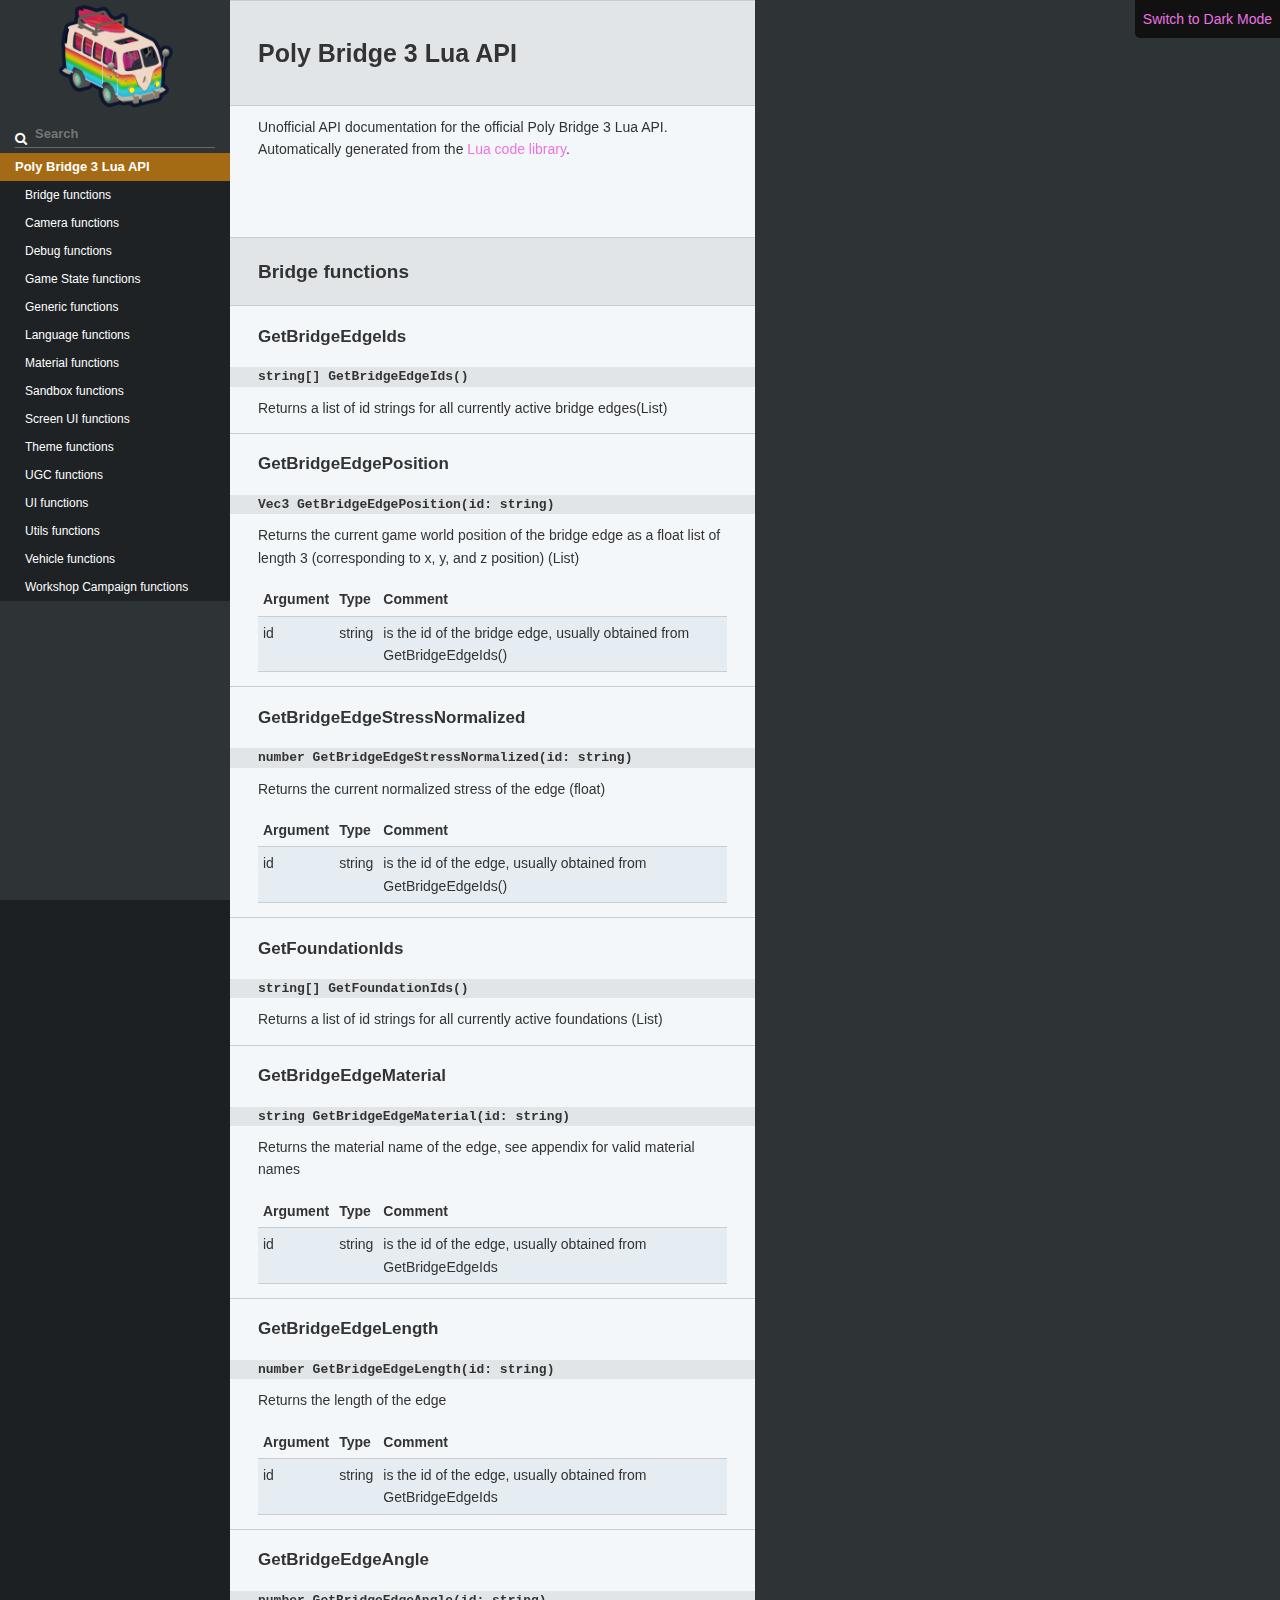
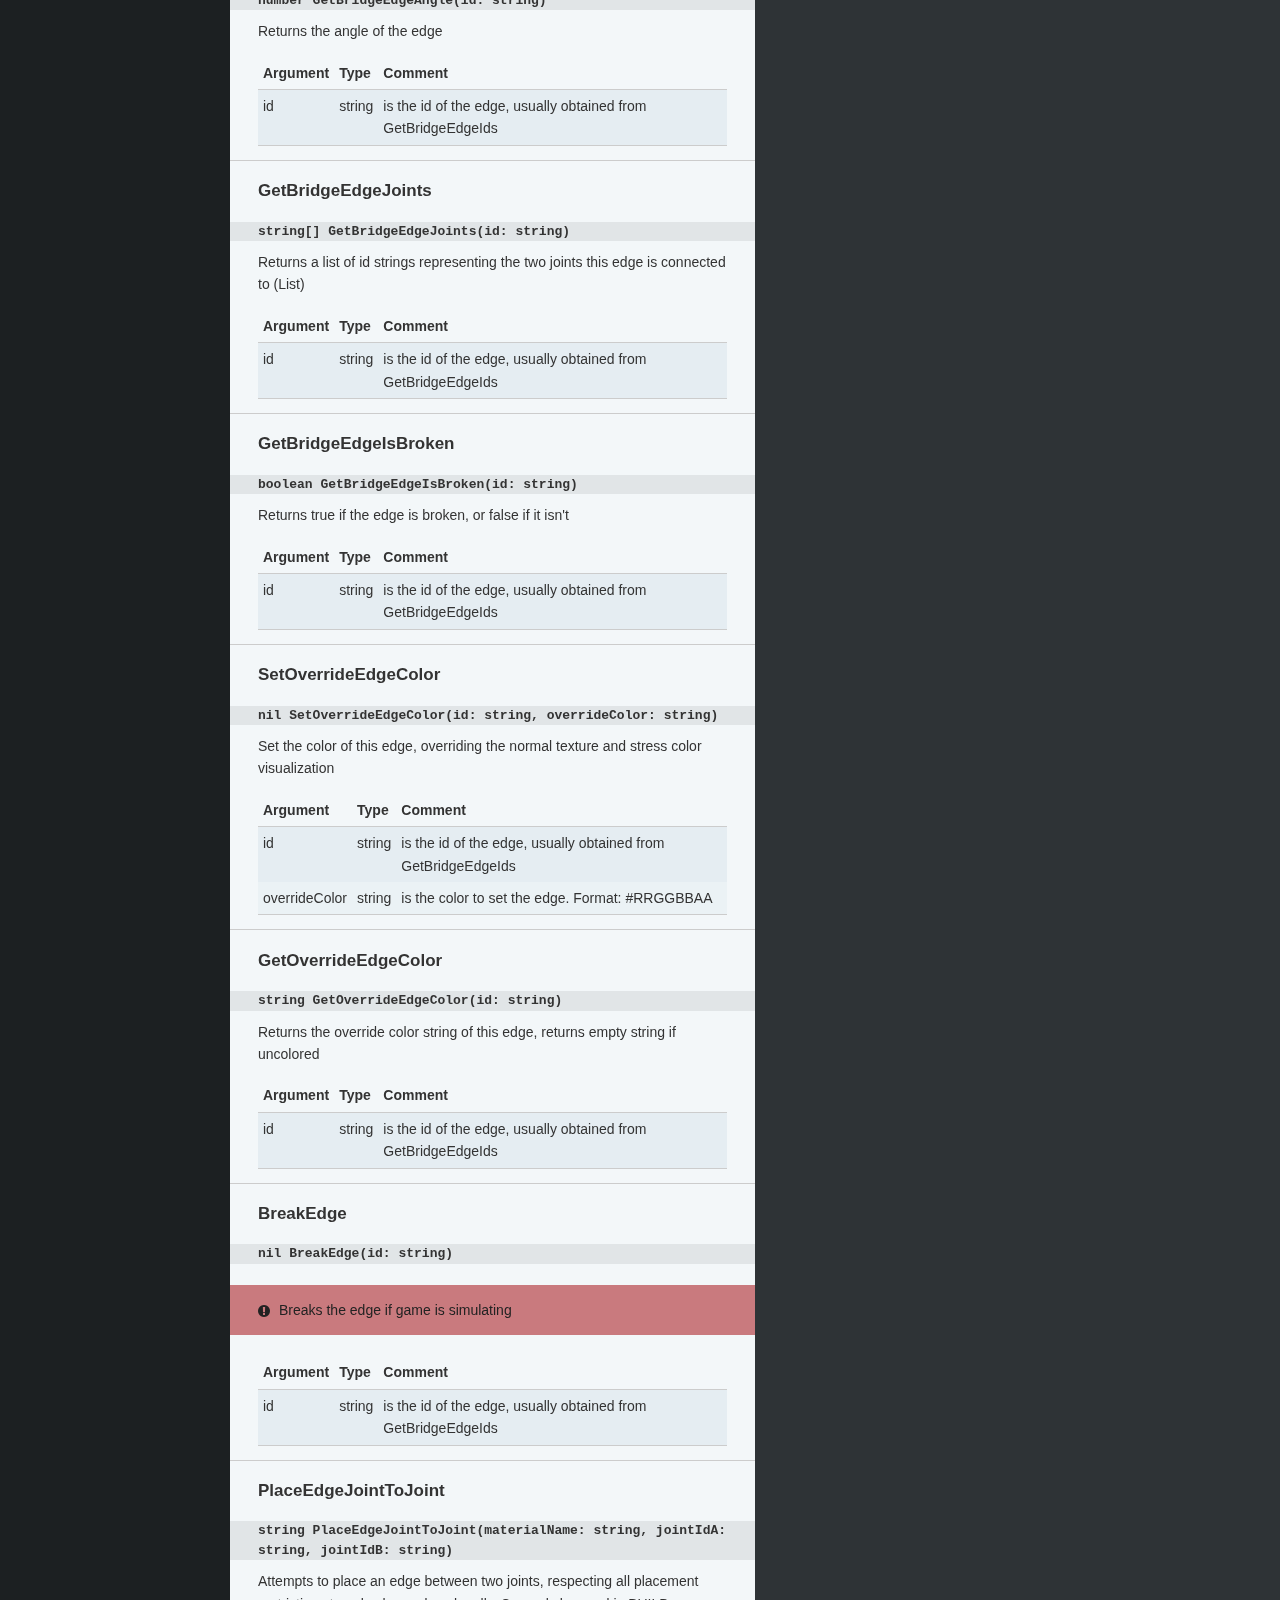
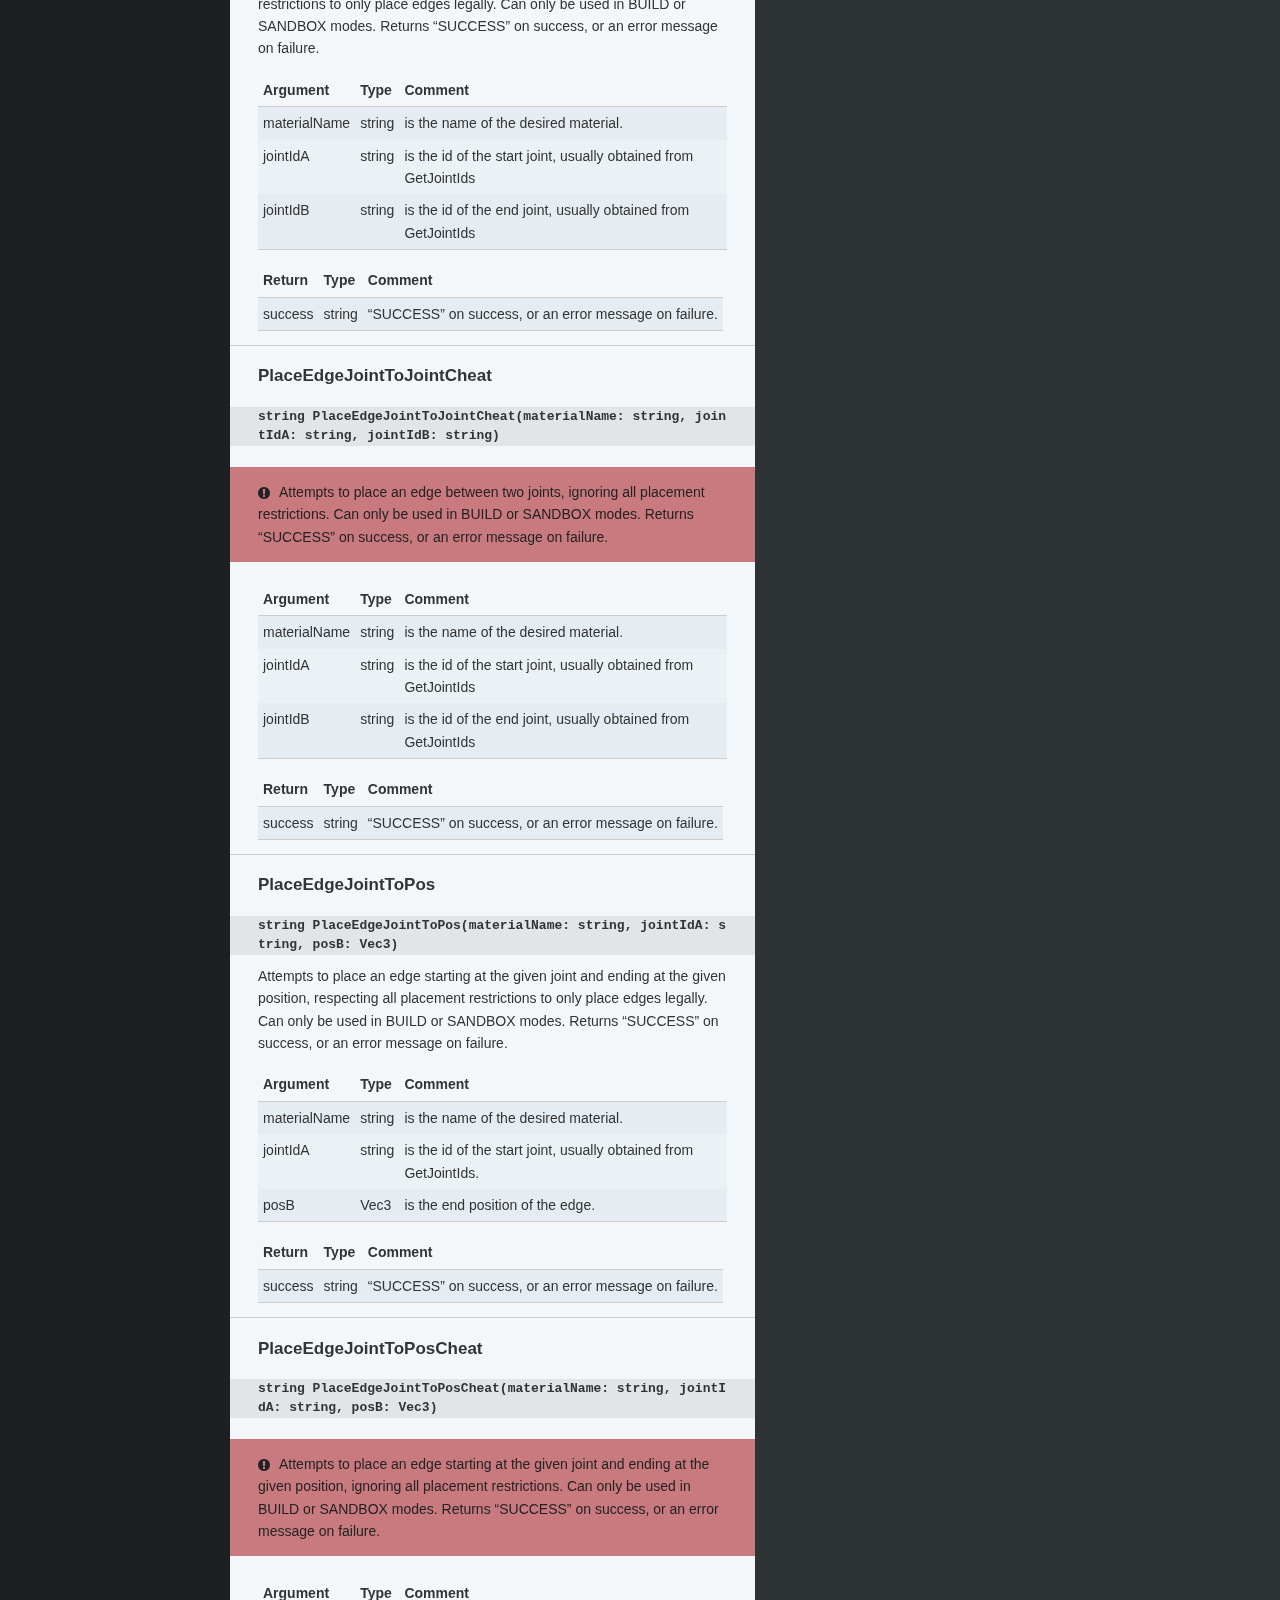
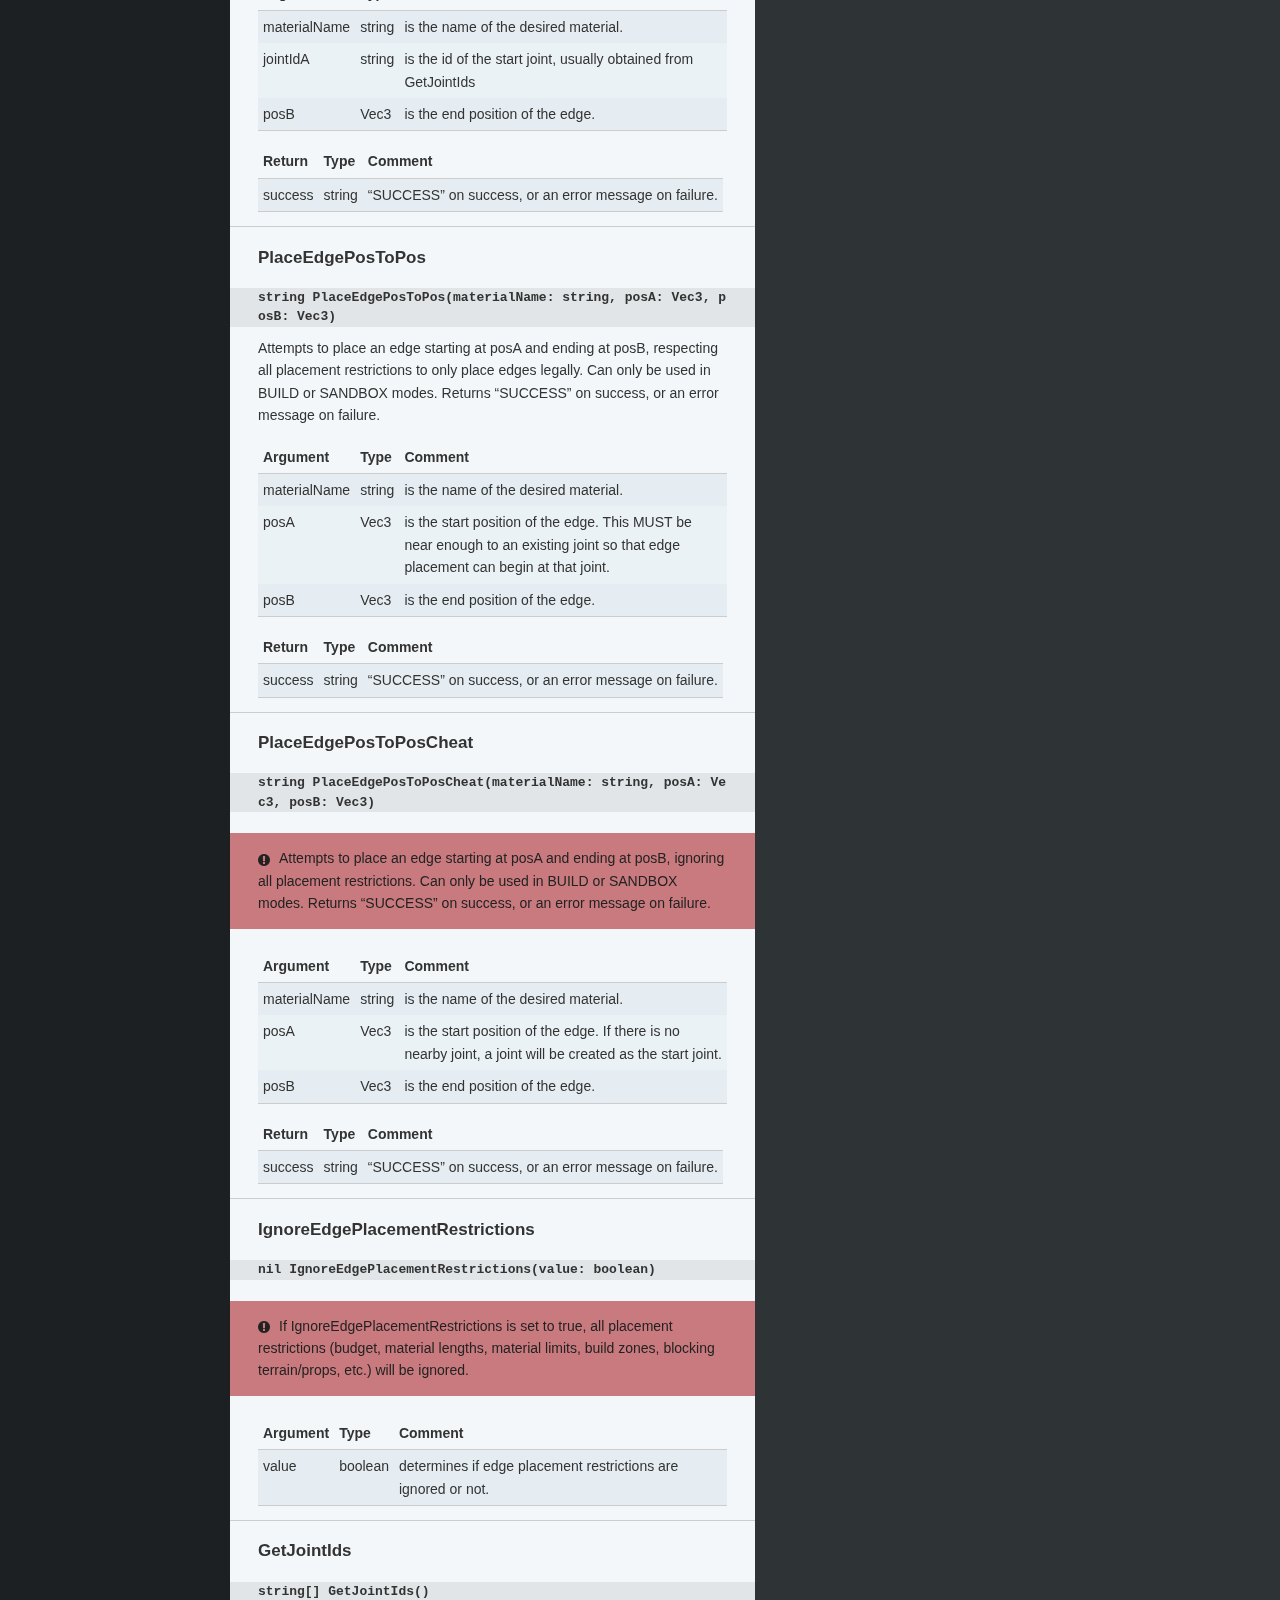
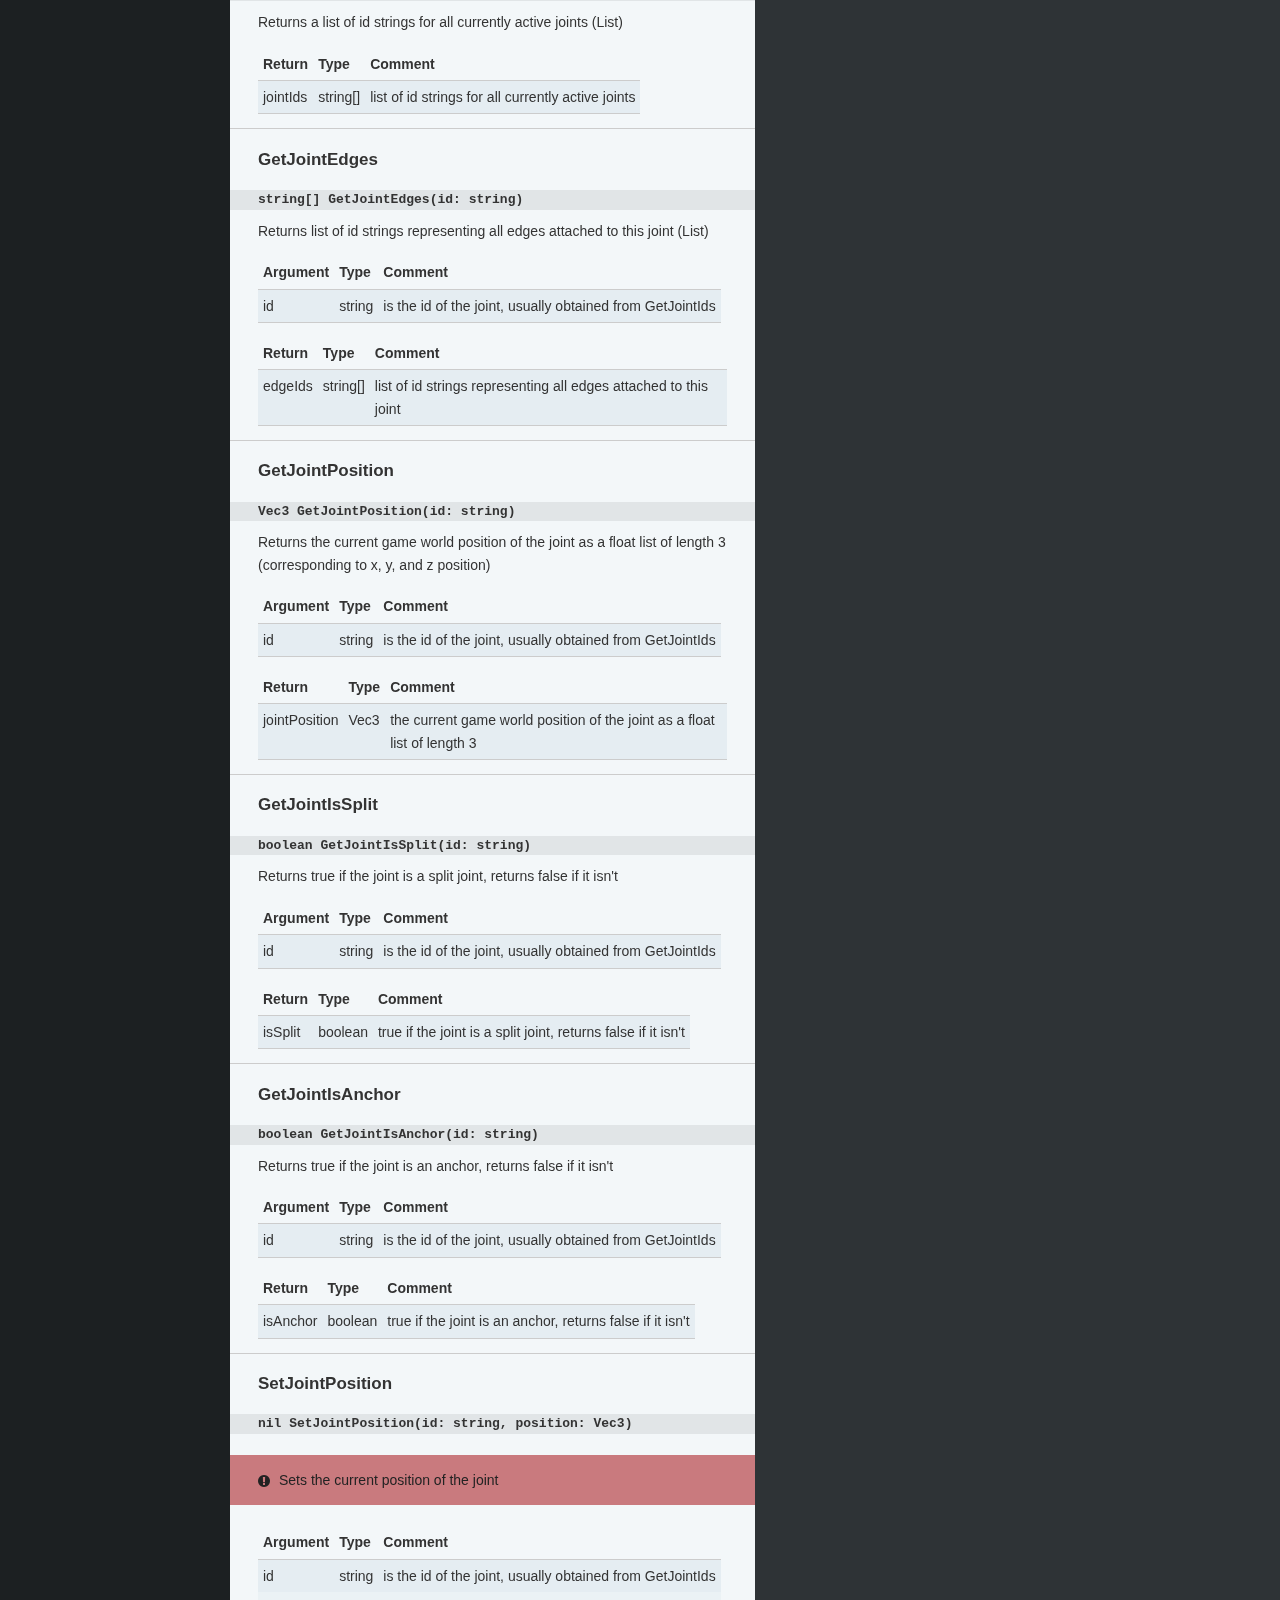
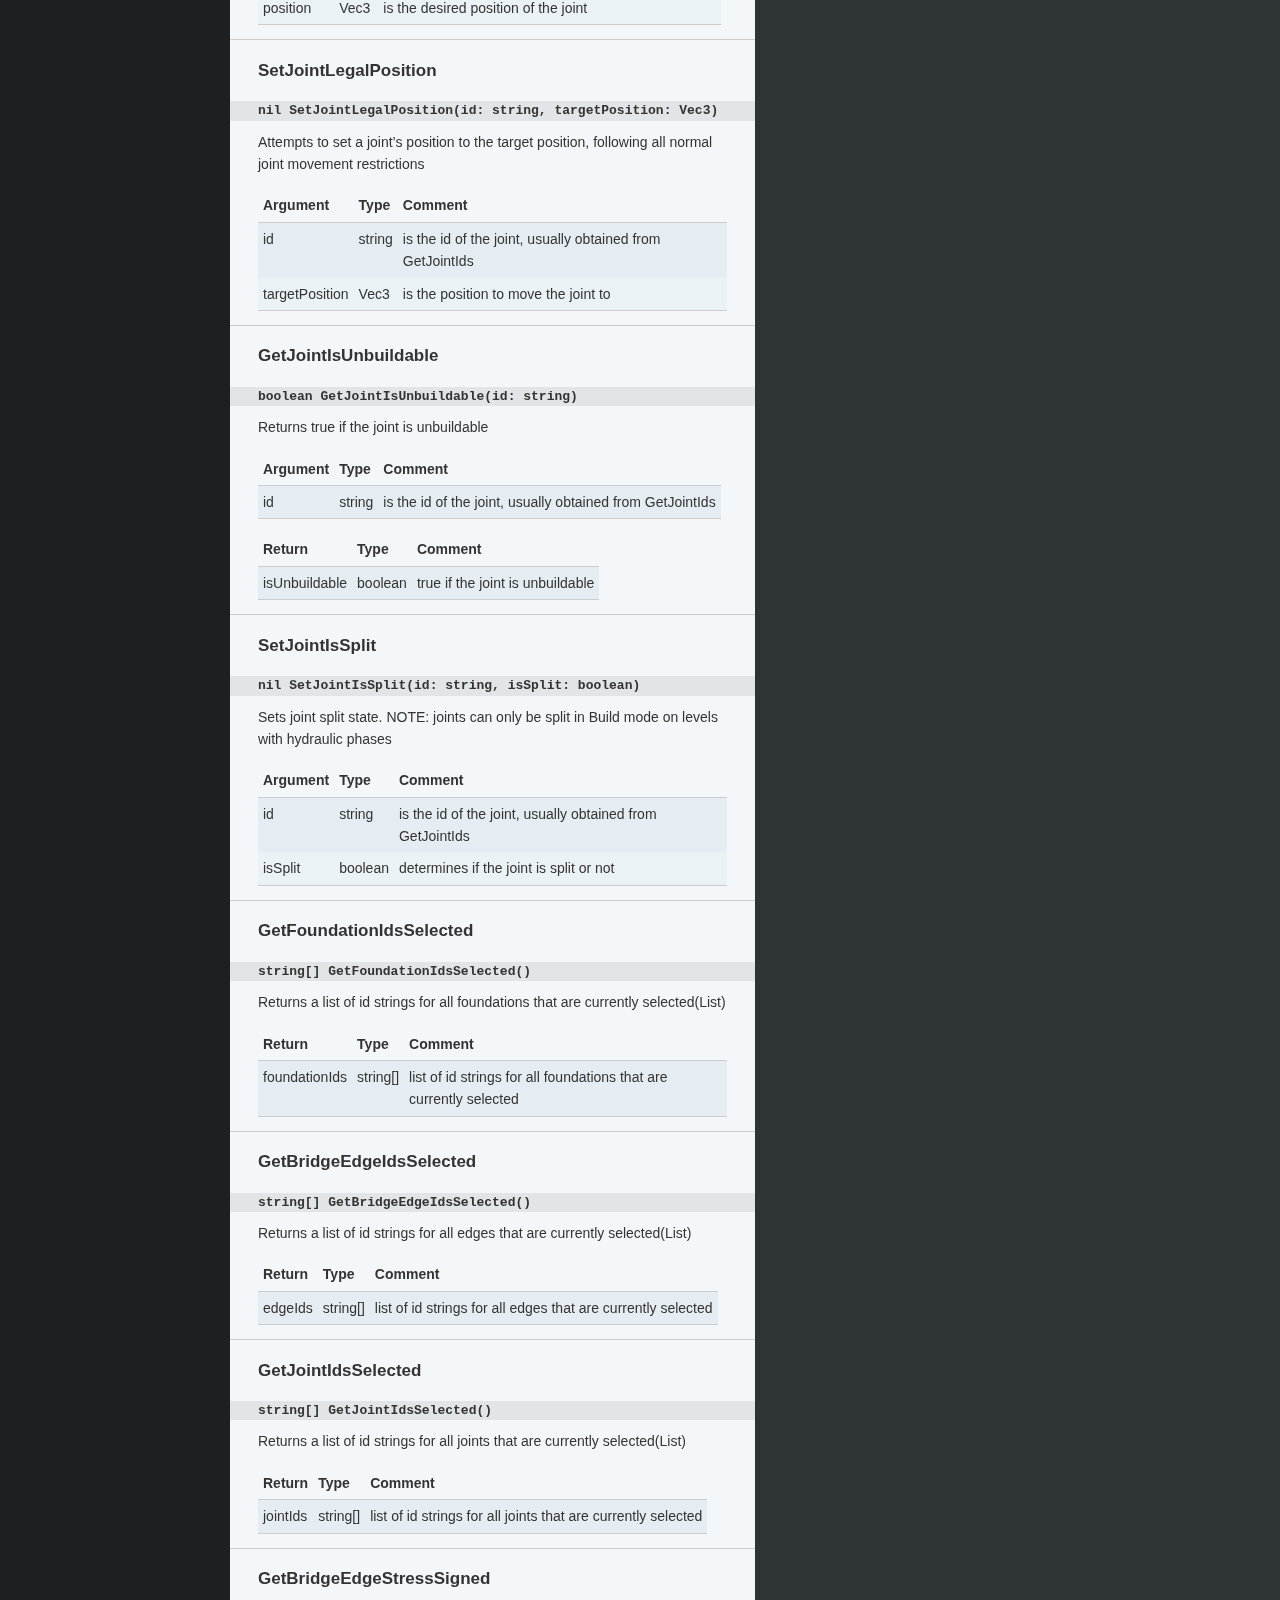
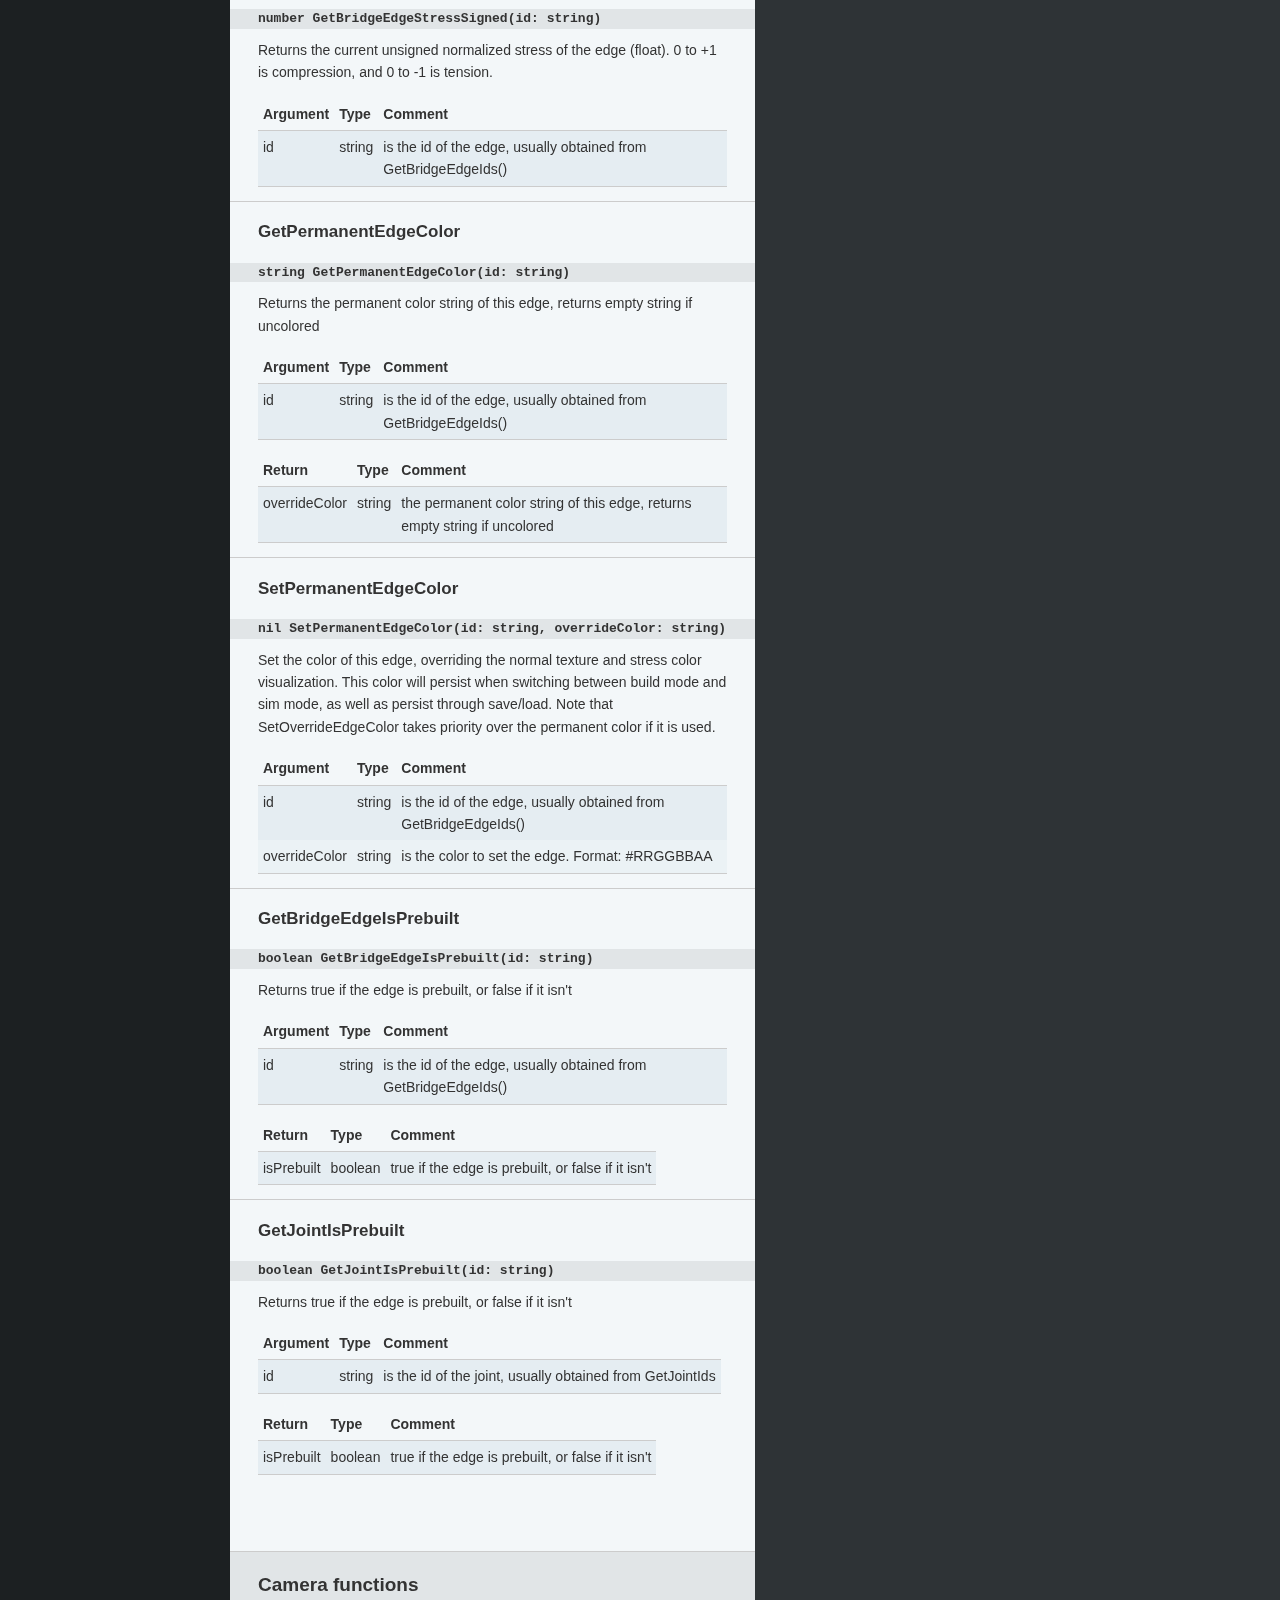
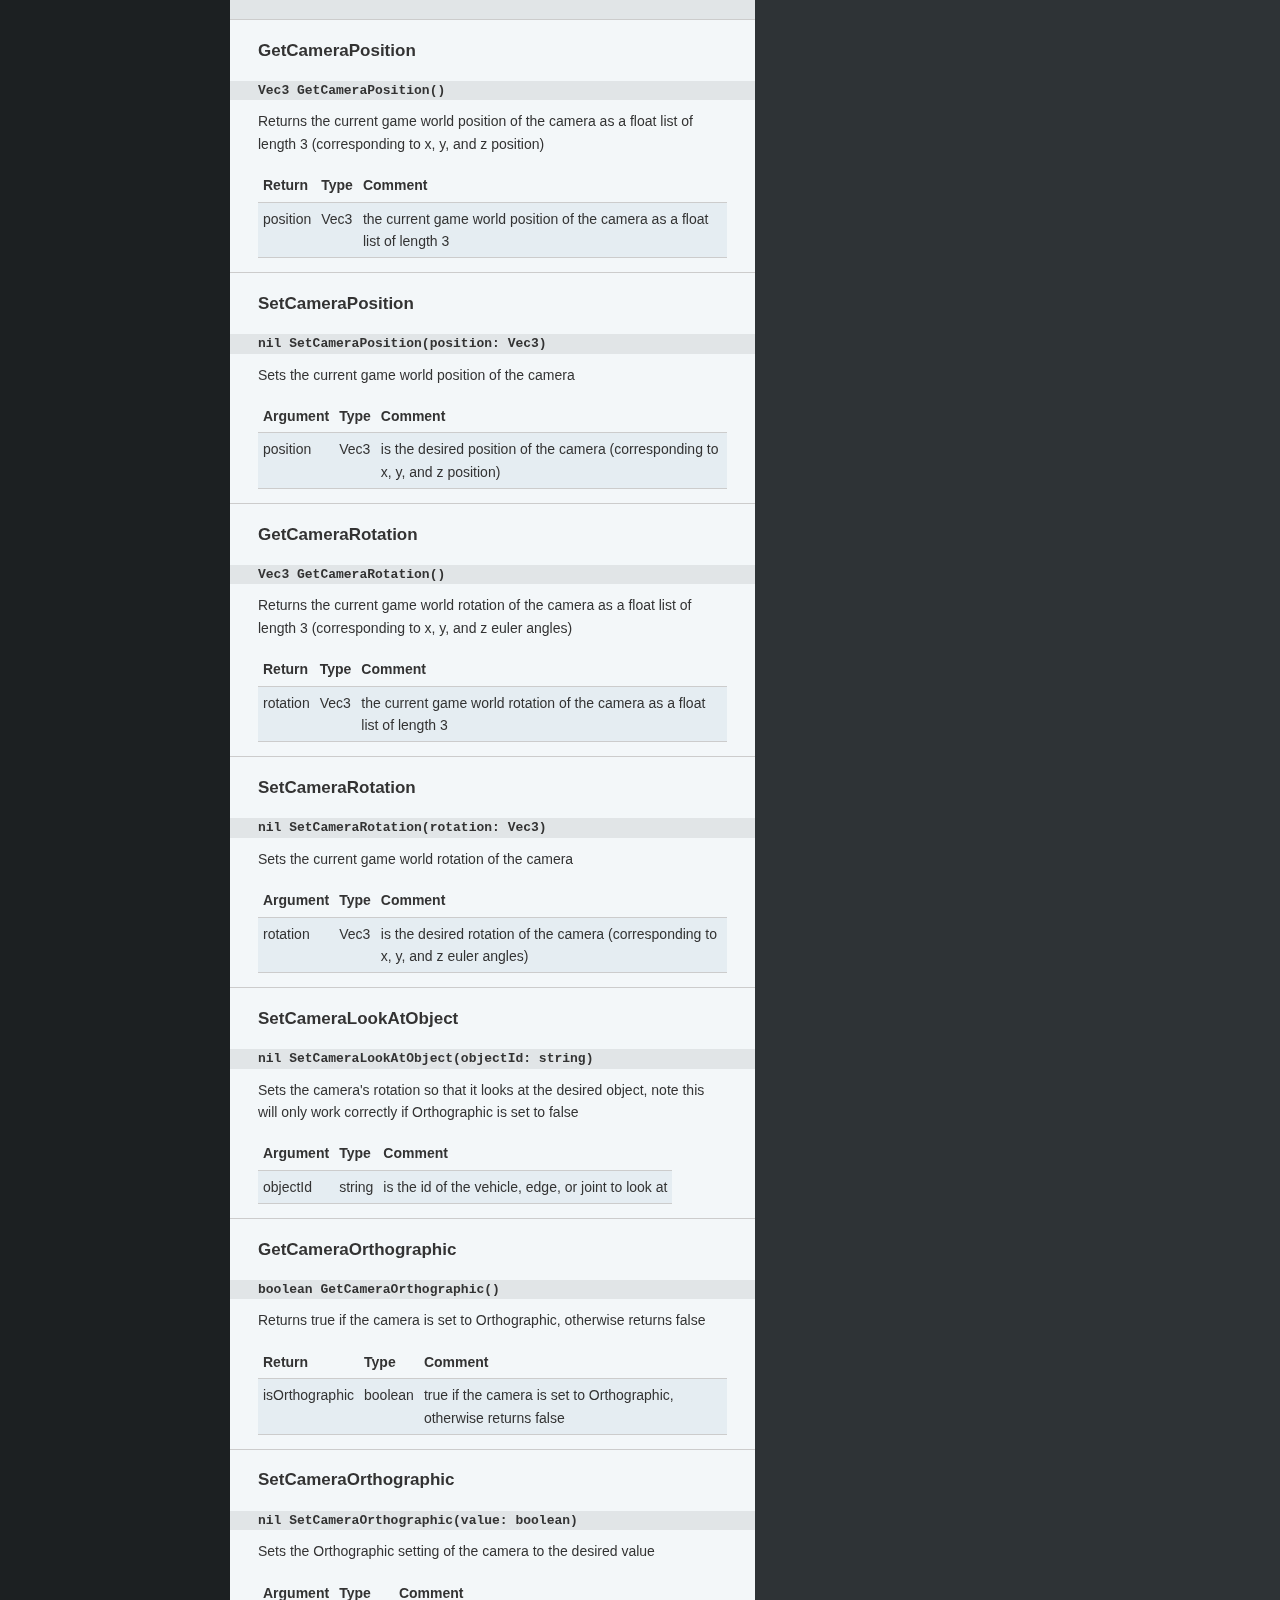
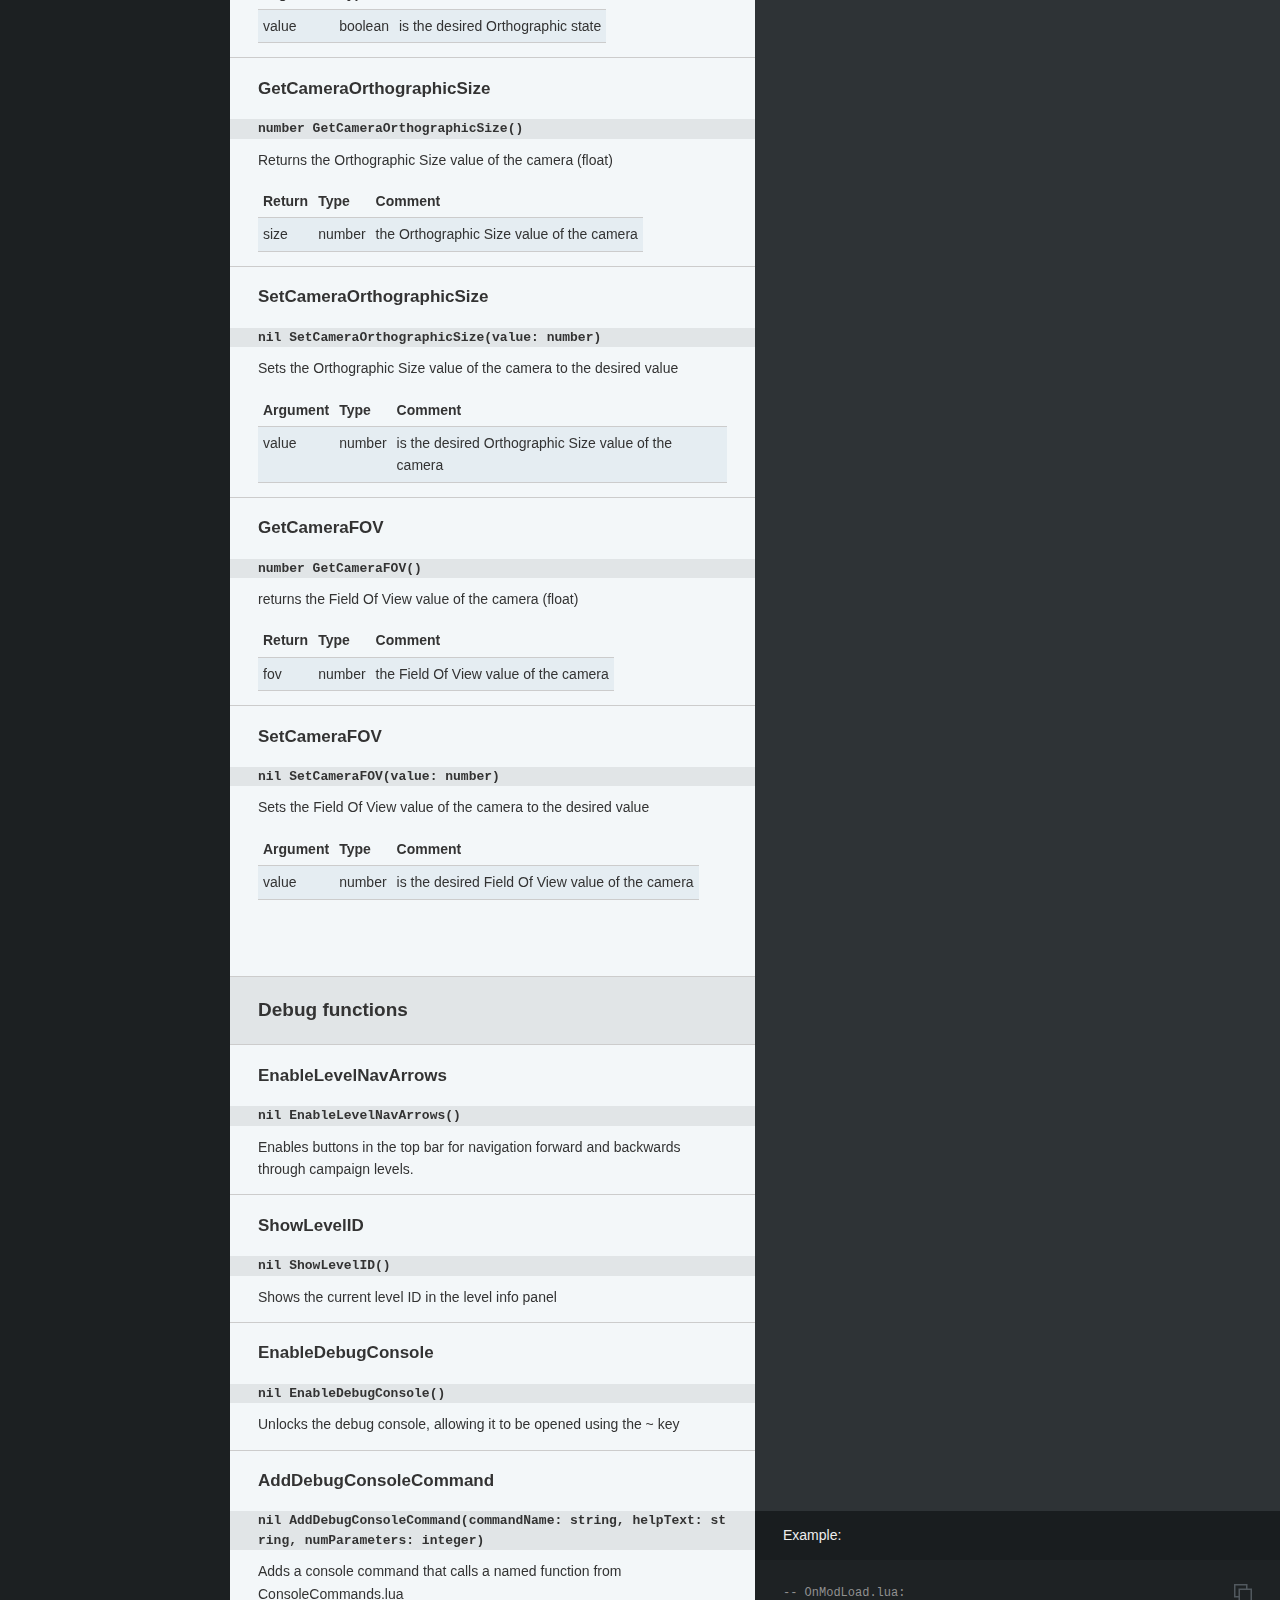
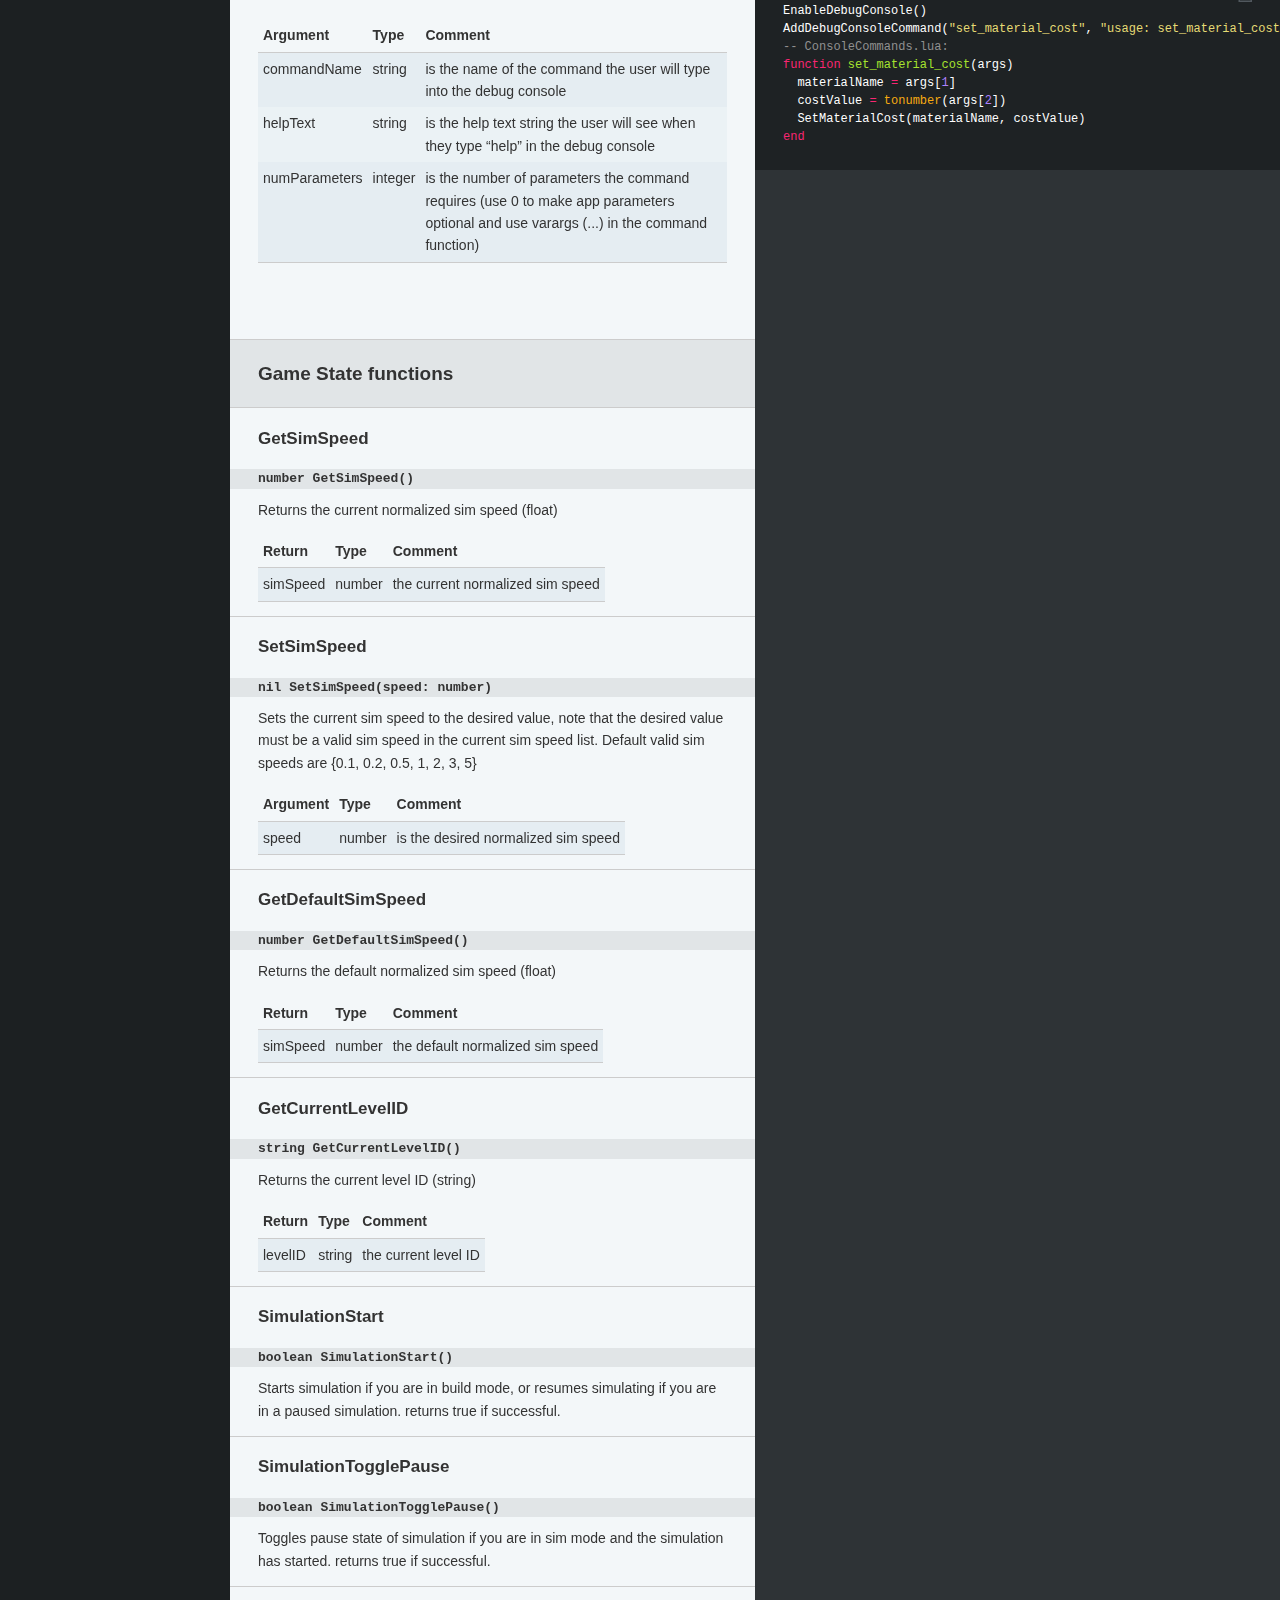
==== commit b95bf972: "sort" ====
--- a/docs/light.html
+++ b/docs/light.html
@@ -314,40 +314,214 @@
             <a href="#Poly-Bridge-3-Lua-API" class="toc-h1 toc-link" data-title="Poly Bridge 3 Lua API">Poly Bridge 3 Lua API</a>
               <ul class="toc-list-h2">
                   <li>
-                    <a href="#Material-functions" class="toc-h2 toc-link" data-title="Material functions">Material functions</a>
+                    <a href="#Bridge-functions" class="toc-h2 toc-link" data-title="Bridge functions">Bridge functions</a>
                       <ul class="toc-list-h3">
                           <li>
-                            <a href="#SetMaterialTint" class="toc-h3 toc-link" data-title="SetMaterialTint">SetMaterialTint</a>
-                          </li>
-                          <li>
-                            <a href="#SetHydraulicsBaseTint" class="toc-h3 toc-link" data-title="SetHydraulicsBaseTint">SetHydraulicsBaseTint</a>
-                          </li>
-                          <li>
-                            <a href="#GetMaterialTint" class="toc-h3 toc-link" data-title="GetMaterialTint">GetMaterialTint</a>
-                          </li>
-                          <li>
-                            <a href="#GetHydraulicsBaseTint" class="toc-h3 toc-link" data-title="GetHydraulicsBaseTint">GetHydraulicsBaseTint</a>
-                          </li>
-                          <li>
-                            <a href="#GetRoadEdgeTint" class="toc-h3 toc-link" data-title="GetRoadEdgeTint">GetRoadEdgeTint</a>
-                          </li>
-                          <li>
-                            <a href="#SetMaterialStrength" class="toc-h3 toc-link" data-title="SetMaterialStrength">SetMaterialStrength</a>
-                          </li>
-                          <li>
-                            <a href="#SetMaterialCost" class="toc-h3 toc-link" data-title="SetMaterialCost">SetMaterialCost</a>
-                          </li>
-                          <li>
-                            <a href="#SetMaterialMaxLength" class="toc-h3 toc-link" data-title="SetMaterialMaxLength">SetMaterialMaxLength</a>
-                          </li>
-                          <li>
-                            <a href="#GetMaterialStrength" class="toc-h3 toc-link" data-title="GetMaterialStrength">GetMaterialStrength</a>
-                          </li>
-                          <li>
-                            <a href="#GetMaterialCost" class="toc-h3 toc-link" data-title="GetMaterialCost">GetMaterialCost</a>
-                          </li>
-                          <li>
-                            <a href="#GetMaterialMaxLength" class="toc-h3 toc-link" data-title="GetMaterialMaxLength">GetMaterialMaxLength</a>
+                            <a href="#GetBridgeEdgeIds" class="toc-h3 toc-link" data-title="GetBridgeEdgeIds">GetBridgeEdgeIds</a>
+                          </li>
+                          <li>
+                            <a href="#GetBridgeEdgePosition" class="toc-h3 toc-link" data-title="GetBridgeEdgePosition">GetBridgeEdgePosition</a>
+                          </li>
+                          <li>
+                            <a href="#GetBridgeEdgeStressNormalized" class="toc-h3 toc-link" data-title="GetBridgeEdgeStressNormalized">GetBridgeEdgeStressNormalized</a>
+                          </li>
+                          <li>
+                            <a href="#GetFoundationIds" class="toc-h3 toc-link" data-title="GetFoundationIds">GetFoundationIds</a>
+                          </li>
+                          <li>
+                            <a href="#GetBridgeEdgeMaterial" class="toc-h3 toc-link" data-title="GetBridgeEdgeMaterial">GetBridgeEdgeMaterial</a>
+                          </li>
+                          <li>
+                            <a href="#GetBridgeEdgeLength" class="toc-h3 toc-link" data-title="GetBridgeEdgeLength">GetBridgeEdgeLength</a>
+                          </li>
+                          <li>
+                            <a href="#GetBridgeEdgeAngle" class="toc-h3 toc-link" data-title="GetBridgeEdgeAngle">GetBridgeEdgeAngle</a>
+                          </li>
+                          <li>
+                            <a href="#GetBridgeEdgeJoints" class="toc-h3 toc-link" data-title="GetBridgeEdgeJoints">GetBridgeEdgeJoints</a>
+                          </li>
+                          <li>
+                            <a href="#GetBridgeEdgeIsBroken" class="toc-h3 toc-link" data-title="GetBridgeEdgeIsBroken">GetBridgeEdgeIsBroken</a>
+                          </li>
+                          <li>
+                            <a href="#SetOverrideEdgeColor" class="toc-h3 toc-link" data-title="SetOverrideEdgeColor">SetOverrideEdgeColor</a>
+                          </li>
+                          <li>
+                            <a href="#GetOverrideEdgeColor" class="toc-h3 toc-link" data-title="GetOverrideEdgeColor">GetOverrideEdgeColor</a>
+                          </li>
+                          <li>
+                            <a href="#BreakEdge" class="toc-h3 toc-link" data-title="BreakEdge">BreakEdge</a>
+                          </li>
+                          <li>
+                            <a href="#PlaceEdgeJointToJoint" class="toc-h3 toc-link" data-title="PlaceEdgeJointToJoint">PlaceEdgeJointToJoint</a>
+                          </li>
+                          <li>
+                            <a href="#PlaceEdgeJointToJointCheat" class="toc-h3 toc-link" data-title="PlaceEdgeJointToJointCheat">PlaceEdgeJointToJointCheat</a>
+                          </li>
+                          <li>
+                            <a href="#PlaceEdgeJointToPos" class="toc-h3 toc-link" data-title="PlaceEdgeJointToPos">PlaceEdgeJointToPos</a>
+                          </li>
+                          <li>
+                            <a href="#PlaceEdgeJointToPosCheat" class="toc-h3 toc-link" data-title="PlaceEdgeJointToPosCheat">PlaceEdgeJointToPosCheat</a>
+                          </li>
+                          <li>
+                            <a href="#PlaceEdgePosToPos" class="toc-h3 toc-link" data-title="PlaceEdgePosToPos">PlaceEdgePosToPos</a>
+                          </li>
+                          <li>
+                            <a href="#PlaceEdgePosToPosCheat" class="toc-h3 toc-link" data-title="PlaceEdgePosToPosCheat">PlaceEdgePosToPosCheat</a>
+                          </li>
+                          <li>
+                            <a href="#IgnoreEdgePlacementRestrictions" class="toc-h3 toc-link" data-title="IgnoreEdgePlacementRestrictions">IgnoreEdgePlacementRestrictions</a>
+                          </li>
+                          <li>
+                            <a href="#GetJointIds" class="toc-h3 toc-link" data-title="GetJointIds">GetJointIds</a>
+                          </li>
+                          <li>
+                            <a href="#GetJointEdges" class="toc-h3 toc-link" data-title="GetJointEdges">GetJointEdges</a>
+                          </li>
+                          <li>
+                            <a href="#GetJointPosition" class="toc-h3 toc-link" data-title="GetJointPosition">GetJointPosition</a>
+                          </li>
+                          <li>
+                            <a href="#GetJointIsSplit" class="toc-h3 toc-link" data-title="GetJointIsSplit">GetJointIsSplit</a>
+                          </li>
+                          <li>
+                            <a href="#GetJointIsAnchor" class="toc-h3 toc-link" data-title="GetJointIsAnchor">GetJointIsAnchor</a>
+                          </li>
+                          <li>
+                            <a href="#SetJointPosition" class="toc-h3 toc-link" data-title="SetJointPosition">SetJointPosition</a>
+                          </li>
+                          <li>
+                            <a href="#SetJointLegalPosition" class="toc-h3 toc-link" data-title="SetJointLegalPosition">SetJointLegalPosition</a>
+                          </li>
+                          <li>
+                            <a href="#GetJointIsUnbuildable" class="toc-h3 toc-link" data-title="GetJointIsUnbuildable">GetJointIsUnbuildable</a>
+                          </li>
+                          <li>
+                            <a href="#SetJointIsSplit" class="toc-h3 toc-link" data-title="SetJointIsSplit">SetJointIsSplit</a>
+                          </li>
+                          <li>
+                            <a href="#GetFoundationIdsSelected" class="toc-h3 toc-link" data-title="GetFoundationIdsSelected">GetFoundationIdsSelected</a>
+                          </li>
+                          <li>
+                            <a href="#GetBridgeEdgeIdsSelected" class="toc-h3 toc-link" data-title="GetBridgeEdgeIdsSelected">GetBridgeEdgeIdsSelected</a>
+                          </li>
+                          <li>
+                            <a href="#GetJointIdsSelected" class="toc-h3 toc-link" data-title="GetJointIdsSelected">GetJointIdsSelected</a>
+                          </li>
+                          <li>
+                            <a href="#GetBridgeEdgeStressSigned" class="toc-h3 toc-link" data-title="GetBridgeEdgeStressSigned">GetBridgeEdgeStressSigned</a>
+                          </li>
+                          <li>
+                            <a href="#GetPermanentEdgeColor" class="toc-h3 toc-link" data-title="GetPermanentEdgeColor">GetPermanentEdgeColor</a>
+                          </li>
+                          <li>
+                            <a href="#SetPermanentEdgeColor" class="toc-h3 toc-link" data-title="SetPermanentEdgeColor">SetPermanentEdgeColor</a>
+                          </li>
+                          <li>
+                            <a href="#GetBridgeEdgeIsPrebuilt" class="toc-h3 toc-link" data-title="GetBridgeEdgeIsPrebuilt">GetBridgeEdgeIsPrebuilt</a>
+                          </li>
+                          <li>
+                            <a href="#GetJointIsPrebuilt" class="toc-h3 toc-link" data-title="GetJointIsPrebuilt">GetJointIsPrebuilt</a>
+                          </li>
+                      </ul>
+                  </li>
+                  <li>
+                    <a href="#Camera-functions" class="toc-h2 toc-link" data-title="Camera functions">Camera functions</a>
+                      <ul class="toc-list-h3">
+                          <li>
+                            <a href="#GetCameraPosition" class="toc-h3 toc-link" data-title="GetCameraPosition">GetCameraPosition</a>
+                          </li>
+                          <li>
+                            <a href="#SetCameraPosition" class="toc-h3 toc-link" data-title="SetCameraPosition">SetCameraPosition</a>
+                          </li>
+                          <li>
+                            <a href="#GetCameraRotation" class="toc-h3 toc-link" data-title="GetCameraRotation">GetCameraRotation</a>
+                          </li>
+                          <li>
+                            <a href="#SetCameraRotation" class="toc-h3 toc-link" data-title="SetCameraRotation">SetCameraRotation</a>
+                          </li>
+                          <li>
+                            <a href="#SetCameraLookAtObject" class="toc-h3 toc-link" data-title="SetCameraLookAtObject">SetCameraLookAtObject</a>
+                          </li>
+                          <li>
+                            <a href="#GetCameraOrthographic" class="toc-h3 toc-link" data-title="GetCameraOrthographic">GetCameraOrthographic</a>
+                          </li>
+                          <li>
+                            <a href="#SetCameraOrthographic" class="toc-h3 toc-link" data-title="SetCameraOrthographic">SetCameraOrthographic</a>
+                          </li>
+                          <li>
+                            <a href="#GetCameraOrthographicSize" class="toc-h3 toc-link" data-title="GetCameraOrthographicSize">GetCameraOrthographicSize</a>
+                          </li>
+                          <li>
+                            <a href="#SetCameraOrthographicSize" class="toc-h3 toc-link" data-title="SetCameraOrthographicSize">SetCameraOrthographicSize</a>
+                          </li>
+                          <li>
+                            <a href="#GetCameraFOV" class="toc-h3 toc-link" data-title="GetCameraFOV">GetCameraFOV</a>
+                          </li>
+                          <li>
+                            <a href="#SetCameraFOV" class="toc-h3 toc-link" data-title="SetCameraFOV">SetCameraFOV</a>
+                          </li>
+                      </ul>
+                  </li>
+                  <li>
+                    <a href="#Debug-functions" class="toc-h2 toc-link" data-title="Debug functions">Debug functions</a>
+                      <ul class="toc-list-h3">
+                          <li>
+                            <a href="#EnableLevelNavArrows" class="toc-h3 toc-link" data-title="EnableLevelNavArrows">EnableLevelNavArrows</a>
+                          </li>
+                          <li>
+                            <a href="#ShowLevelID" class="toc-h3 toc-link" data-title="ShowLevelID">ShowLevelID</a>
+                          </li>
+                          <li>
+                            <a href="#EnableDebugConsole" class="toc-h3 toc-link" data-title="EnableDebugConsole">EnableDebugConsole</a>
+                          </li>
+                          <li>
+                            <a href="#AddDebugConsoleCommand" class="toc-h3 toc-link" data-title="AddDebugConsoleCommand">AddDebugConsoleCommand</a>
+                          </li>
+                      </ul>
+                  </li>
+                  <li>
+                    <a href="#Game-State-functions" class="toc-h2 toc-link" data-title="Game State functions">Game State functions</a>
+                      <ul class="toc-list-h3">
+                          <li>
+                            <a href="#GetSimSpeed" class="toc-h3 toc-link" data-title="GetSimSpeed">GetSimSpeed</a>
+                          </li>
+                          <li>
+                            <a href="#SetSimSpeed" class="toc-h3 toc-link" data-title="SetSimSpeed">SetSimSpeed</a>
+                          </li>
+                          <li>
+                            <a href="#GetDefaultSimSpeed" class="toc-h3 toc-link" data-title="GetDefaultSimSpeed">GetDefaultSimSpeed</a>
+                          </li>
+                          <li>
+                            <a href="#GetCurrentLevelID" class="toc-h3 toc-link" data-title="GetCurrentLevelID">GetCurrentLevelID</a>
+                          </li>
+                          <li>
+                            <a href="#SimulationStart" class="toc-h3 toc-link" data-title="SimulationStart">SimulationStart</a>
+                          </li>
+                          <li>
+                            <a href="#SimulationTogglePause" class="toc-h3 toc-link" data-title="SimulationTogglePause">SimulationTogglePause</a>
+                          </li>
+                          <li>
+                            <a href="#SimulationPause" class="toc-h3 toc-link" data-title="SimulationPause">SimulationPause</a>
+                          </li>
+                          <li>
+                            <a href="#SimulationUnpause" class="toc-h3 toc-link" data-title="SimulationUnpause">SimulationUnpause</a>
+                          </li>
+                          <li>
+                            <a href="#SimulationEnd" class="toc-h3 toc-link" data-title="SimulationEnd">SimulationEnd</a>
+                          </li>
+                          <li>
+                            <a href="#EndLevelSuccess" class="toc-h3 toc-link" data-title="EndLevelSuccess">EndLevelSuccess</a>
+                          </li>
+                          <li>
+                            <a href="#EndLevelFail" class="toc-h3 toc-link" data-title="EndLevelFail">EndLevelFail</a>
+                          </li>
+                          <li>
+                            <a href="#IsSimulating" class="toc-h3 toc-link" data-title="IsSimulating">IsSimulating</a>
+                          </li>
+                          <li>
+                            <a href="#IsSimulatingWithoutPassOrFail" class="toc-h3 toc-link" data-title="IsSimulatingWithoutPassOrFail">IsSimulatingWithoutPassOrFail</a>
                           </li>
                       </ul>
                   </li>
@@ -389,6 +563,44 @@
                       </ul>
                   </li>
                   <li>
+                    <a href="#Material-functions" class="toc-h2 toc-link" data-title="Material functions">Material functions</a>
+                      <ul class="toc-list-h3">
+                          <li>
+                            <a href="#SetMaterialTint" class="toc-h3 toc-link" data-title="SetMaterialTint">SetMaterialTint</a>
+                          </li>
+                          <li>
+                            <a href="#SetHydraulicsBaseTint" class="toc-h3 toc-link" data-title="SetHydraulicsBaseTint">SetHydraulicsBaseTint</a>
+                          </li>
+                          <li>
+                            <a href="#GetMaterialTint" class="toc-h3 toc-link" data-title="GetMaterialTint">GetMaterialTint</a>
+                          </li>
+                          <li>
+                            <a href="#GetHydraulicsBaseTint" class="toc-h3 toc-link" data-title="GetHydraulicsBaseTint">GetHydraulicsBaseTint</a>
+                          </li>
+                          <li>
+                            <a href="#GetRoadEdgeTint" class="toc-h3 toc-link" data-title="GetRoadEdgeTint">GetRoadEdgeTint</a>
+                          </li>
+                          <li>
+                            <a href="#SetMaterialStrength" class="toc-h3 toc-link" data-title="SetMaterialStrength">SetMaterialStrength</a>
+                          </li>
+                          <li>
+                            <a href="#SetMaterialCost" class="toc-h3 toc-link" data-title="SetMaterialCost">SetMaterialCost</a>
+                          </li>
+                          <li>
+                            <a href="#SetMaterialMaxLength" class="toc-h3 toc-link" data-title="SetMaterialMaxLength">SetMaterialMaxLength</a>
+                          </li>
+                          <li>
+                            <a href="#GetMaterialStrength" class="toc-h3 toc-link" data-title="GetMaterialStrength">GetMaterialStrength</a>
+                          </li>
+                          <li>
+                            <a href="#GetMaterialCost" class="toc-h3 toc-link" data-title="GetMaterialCost">GetMaterialCost</a>
+                          </li>
+                          <li>
+                            <a href="#GetMaterialMaxLength" class="toc-h3 toc-link" data-title="GetMaterialMaxLength">GetMaterialMaxLength</a>
+                          </li>
+                      </ul>
+                  </li>
+                  <li>
                     <a href="#Sandbox-functions" class="toc-h2 toc-link" data-title="Sandbox functions">Sandbox functions</a>
                       <ul class="toc-list-h3">
                           <li>
@@ -399,6 +611,101 @@
                           </li>
                           <li>
                             <a href="#AddCustomShapeTexture" class="toc-h3 toc-link" data-title="AddCustomShapeTexture">AddCustomShapeTexture</a>
+                          </li>
+                      </ul>
+                  </li>
+                  <li>
+                    <a href="#Screen-UI-functions" class="toc-h2 toc-link" data-title="Screen UI functions">Screen UI functions</a>
+                      <ul class="toc-list-h3">
+                          <li>
+                            <a href="#CreateTextObject" class="toc-h3 toc-link" data-title="CreateTextObject">CreateTextObject</a>
+                          </li>
+                          <li>
+                            <a href="#UpdateTextString" class="toc-h3 toc-link" data-title="UpdateTextString">UpdateTextString</a>
+                          </li>
+                          <li>
+                            <a href="#UpdateTextScreenPos" class="toc-h3 toc-link" data-title="UpdateTextScreenPos">UpdateTextScreenPos</a>
+                          </li>
+                          <li>
+                            <a href="#UpdateTextAlignment" class="toc-h3 toc-link" data-title="UpdateTextAlignment">UpdateTextAlignment</a>
+                          </li>
+                          <li>
+                            <a href="#UpdateTextPivot" class="toc-h3 toc-link" data-title="UpdateTextPivot">UpdateTextPivot</a>
+                          </li>
+                          <li>
+                            <a href="#UpdateTextFontSize" class="toc-h3 toc-link" data-title="UpdateTextFontSize">UpdateTextFontSize</a>
+                          </li>
+                          <li>
+                            <a href="#UpdateTextColor" class="toc-h3 toc-link" data-title="UpdateTextColor">UpdateTextColor</a>
+                          </li>
+                          <li>
+                            <a href="#DestroyTextObject" class="toc-h3 toc-link" data-title="DestroyTextObject">DestroyTextObject</a>
+                          </li>
+                          <li>
+                            <a href="#UpdateTextSetBackgroundActive" class="toc-h3 toc-link" data-title="UpdateTextSetBackgroundActive">UpdateTextSetBackgroundActive</a>
+                          </li>
+                          <li>
+                            <a href="#UpdateTextSetBackgroundColor" class="toc-h3 toc-link" data-title="UpdateTextSetBackgroundColor">UpdateTextSetBackgroundColor</a>
+                          </li>
+                          <li>
+                            <a href="#UpdateTextMaxWidth" class="toc-h3 toc-link" data-title="UpdateTextMaxWidth">UpdateTextMaxWidth</a>
+                          </li>
+                          <li>
+                            <a href="#CreateSpriteObject" class="toc-h3 toc-link" data-title="CreateSpriteObject">CreateSpriteObject</a>
+                          </li>
+                          <li>
+                            <a href="#DestroySpriteObject" class="toc-h3 toc-link" data-title="DestroySpriteObject">DestroySpriteObject</a>
+                          </li>
+                          <li>
+                            <a href="#UpdateSpriteImage" class="toc-h3 toc-link" data-title="UpdateSpriteImage">UpdateSpriteImage</a>
+                          </li>
+                          <li>
+                            <a href="#UpdateSpriteScreenPos" class="toc-h3 toc-link" data-title="UpdateSpriteScreenPos">UpdateSpriteScreenPos</a>
+                          </li>
+                          <li>
+                            <a href="#UpdateSpritePivot" class="toc-h3 toc-link" data-title="UpdateSpritePivot">UpdateSpritePivot</a>
+                          </li>
+                          <li>
+                            <a href="#UpdateSpriteColor" class="toc-h3 toc-link" data-title="UpdateSpriteColor">UpdateSpriteColor</a>
+                          </li>
+                          <li>
+                            <a href="#CreateButtonObject" class="toc-h3 toc-link" data-title="CreateButtonObject">CreateButtonObject</a>
+                          </li>
+                          <li>
+                            <a href="#DestroyButtonObject" class="toc-h3 toc-link" data-title="DestroyButtonObject">DestroyButtonObject</a>
+                          </li>
+                          <li>
+                            <a href="#UpdateButtonCallback" class="toc-h3 toc-link" data-title="UpdateButtonCallback">UpdateButtonCallback</a>
+                          </li>
+                          <li>
+                            <a href="#UpdateButtonText" class="toc-h3 toc-link" data-title="UpdateButtonText">UpdateButtonText</a>
+                          </li>
+                          <li>
+                            <a href="#UpdateButtonImage" class="toc-h3 toc-link" data-title="UpdateButtonImage">UpdateButtonImage</a>
+                          </li>
+                          <li>
+                            <a href="#UpdateButtonScreenPos" class="toc-h3 toc-link" data-title="UpdateButtonScreenPos">UpdateButtonScreenPos</a>
+                          </li>
+                          <li>
+                            <a href="#UpdateButtonPivot" class="toc-h3 toc-link" data-title="UpdateButtonPivot">UpdateButtonPivot</a>
+                          </li>
+                          <li>
+                            <a href="#UpdateButtonColor" class="toc-h3 toc-link" data-title="UpdateButtonColor">UpdateButtonColor</a>
+                          </li>
+                          <li>
+                            <a href="#UpdateButtonTextColor" class="toc-h3 toc-link" data-title="UpdateButtonTextColor">UpdateButtonTextColor</a>
+                          </li>
+                          <li>
+                            <a href="#UpdateButtonTooltipText" class="toc-h3 toc-link" data-title="UpdateButtonTooltipText">UpdateButtonTooltipText</a>
+                          </li>
+                          <li>
+                            <a href="#UpdateButtonSetOutlineActive" class="toc-h3 toc-link" data-title="UpdateButtonSetOutlineActive">UpdateButtonSetOutlineActive</a>
+                          </li>
+                          <li>
+                            <a href="#UpdateButtonAddHoverScale" class="toc-h3 toc-link" data-title="UpdateButtonAddHoverScale">UpdateButtonAddHoverScale</a>
+                          </li>
+                          <li>
+                            <a href="#UpdateButtonSetInteractable" class="toc-h3 toc-link" data-title="UpdateButtonSetInteractable">UpdateButtonSetInteractable</a>
                           </li>
                       </ul>
                   </li>
@@ -428,132 +735,126 @@
                       </ul>
                   </li>
                   <li>
-                    <a href="#Bridge-functions" class="toc-h2 toc-link" data-title="Bridge functions">Bridge functions</a>
+                    <a href="#UI-functions" class="toc-h2 toc-link" data-title="UI functions">UI functions</a>
                       <ul class="toc-list-h3">
                           <li>
-                            <a href="#GetBridgeEdgeIds" class="toc-h3 toc-link" data-title="GetBridgeEdgeIds">GetBridgeEdgeIds</a>
-                          </li>
-                          <li>
-                            <a href="#GetBridgeEdgePosition" class="toc-h3 toc-link" data-title="GetBridgeEdgePosition">GetBridgeEdgePosition</a>
-                          </li>
-                          <li>
-                            <a href="#GetBridgeEdgeStressNormalized" class="toc-h3 toc-link" data-title="GetBridgeEdgeStressNormalized">GetBridgeEdgeStressNormalized</a>
-                          </li>
-                          <li>
-                            <a href="#GetFoundationIds" class="toc-h3 toc-link" data-title="GetFoundationIds">GetFoundationIds</a>
-                          </li>
-                          <li>
-                            <a href="#GetBridgeEdgeMaterial" class="toc-h3 toc-link" data-title="GetBridgeEdgeMaterial">GetBridgeEdgeMaterial</a>
-                          </li>
-                          <li>
-                            <a href="#GetBridgeEdgeLength" class="toc-h3 toc-link" data-title="GetBridgeEdgeLength">GetBridgeEdgeLength</a>
-                          </li>
-                          <li>
-                            <a href="#GetBridgeEdgeAngle" class="toc-h3 toc-link" data-title="GetBridgeEdgeAngle">GetBridgeEdgeAngle</a>
-                          </li>
-                          <li>
-                            <a href="#GetBridgeEdgeJoints" class="toc-h3 toc-link" data-title="GetBridgeEdgeJoints">GetBridgeEdgeJoints</a>
-                          </li>
-                          <li>
-                            <a href="#GetBridgeEdgeIsBroken" class="toc-h3 toc-link" data-title="GetBridgeEdgeIsBroken">GetBridgeEdgeIsBroken</a>
-                          </li>
-                          <li>
-                            <a href="#SetOverrideEdgeColor" class="toc-h3 toc-link" data-title="SetOverrideEdgeColor">SetOverrideEdgeColor</a>
-                          </li>
-                          <li>
-                            <a href="#GetOverrideEdgeColor" class="toc-h3 toc-link" data-title="GetOverrideEdgeColor">GetOverrideEdgeColor</a>
-                          </li>
-                          <li>
-                            <a href="#BreakEdge" class="toc-h3 toc-link" data-title="BreakEdge">BreakEdge</a>
-                          </li>
-                          <li>
-                            <a href="#PlaceEdgeJointToJoint" class="toc-h3 toc-link" data-title="PlaceEdgeJointToJoint">PlaceEdgeJointToJoint</a>
-                          </li>
-                          <li>
-                            <a href="#PlaceEdgeJointToJointCheat" class="toc-h3 toc-link" data-title="PlaceEdgeJointToJointCheat">PlaceEdgeJointToJointCheat</a>
-                          </li>
-                          <li>
-                            <a href="#PlaceEdgeJointToPos" class="toc-h3 toc-link" data-title="PlaceEdgeJointToPos">PlaceEdgeJointToPos</a>
-                          </li>
-                          <li>
-                            <a href="#PlaceEdgeJointToPosCheat" class="toc-h3 toc-link" data-title="PlaceEdgeJointToPosCheat">PlaceEdgeJointToPosCheat</a>
-                          </li>
-                          <li>
-                            <a href="#PlaceEdgePosToPos" class="toc-h3 toc-link" data-title="PlaceEdgePosToPos">PlaceEdgePosToPos</a>
-                          </li>
-                          <li>
-                            <a href="#PlaceEdgePosToPosCheat" class="toc-h3 toc-link" data-title="PlaceEdgePosToPosCheat">PlaceEdgePosToPosCheat</a>
-                          </li>
-                          <li>
-                            <a href="#IgnoreEdgePlacementRestrictions" class="toc-h3 toc-link" data-title="IgnoreEdgePlacementRestrictions">IgnoreEdgePlacementRestrictions</a>
-                          </li>
-                          <li>
-                            <a href="#GetJointIds" class="toc-h3 toc-link" data-title="GetJointIds">GetJointIds</a>
-                          </li>
-                          <li>
-                            <a href="#GetJointEdges" class="toc-h3 toc-link" data-title="GetJointEdges">GetJointEdges</a>
-                          </li>
-                          <li>
-                            <a href="#GetJointPosition" class="toc-h3 toc-link" data-title="GetJointPosition">GetJointPosition</a>
-                          </li>
-                          <li>
-                            <a href="#GetJointIsSplit" class="toc-h3 toc-link" data-title="GetJointIsSplit">GetJointIsSplit</a>
-                          </li>
-                          <li>
-                            <a href="#GetJointIsAnchor" class="toc-h3 toc-link" data-title="GetJointIsAnchor">GetJointIsAnchor</a>
-                          </li>
-                          <li>
-                            <a href="#SetJointPosition" class="toc-h3 toc-link" data-title="SetJointPosition">SetJointPosition</a>
-                          </li>
-                          <li>
-                            <a href="#SetJointLegalPosition" class="toc-h3 toc-link" data-title="SetJointLegalPosition">SetJointLegalPosition</a>
-                          </li>
-                          <li>
-                            <a href="#GetJointIsUnbuildable" class="toc-h3 toc-link" data-title="GetJointIsUnbuildable">GetJointIsUnbuildable</a>
-                          </li>
-                          <li>
-                            <a href="#SetJointIsSplit" class="toc-h3 toc-link" data-title="SetJointIsSplit">SetJointIsSplit</a>
-                          </li>
-                          <li>
-                            <a href="#GetFoundationIdsSelected" class="toc-h3 toc-link" data-title="GetFoundationIdsSelected">GetFoundationIdsSelected</a>
-                          </li>
-                          <li>
-                            <a href="#GetBridgeEdgeIdsSelected" class="toc-h3 toc-link" data-title="GetBridgeEdgeIdsSelected">GetBridgeEdgeIdsSelected</a>
-                          </li>
-                          <li>
-                            <a href="#GetJointIdsSelected" class="toc-h3 toc-link" data-title="GetJointIdsSelected">GetJointIdsSelected</a>
-                          </li>
-                          <li>
-                            <a href="#GetBridgeEdgeStressSigned" class="toc-h3 toc-link" data-title="GetBridgeEdgeStressSigned">GetBridgeEdgeStressSigned</a>
-                          </li>
-                          <li>
-                            <a href="#GetPermanentEdgeColor" class="toc-h3 toc-link" data-title="GetPermanentEdgeColor">GetPermanentEdgeColor</a>
-                          </li>
-                          <li>
-                            <a href="#SetPermanentEdgeColor" class="toc-h3 toc-link" data-title="SetPermanentEdgeColor">SetPermanentEdgeColor</a>
-                          </li>
-                          <li>
-                            <a href="#GetBridgeEdgeIsPrebuilt" class="toc-h3 toc-link" data-title="GetBridgeEdgeIsPrebuilt">GetBridgeEdgeIsPrebuilt</a>
-                          </li>
-                          <li>
-                            <a href="#GetJointIsPrebuilt" class="toc-h3 toc-link" data-title="GetJointIsPrebuilt">GetJointIsPrebuilt</a>
+                            <a href="#ShowMessage" class="toc-h3 toc-link" data-title="ShowMessage">ShowMessage</a>
+                          </li>
+                          <li>
+                            <a href="#IsMenuOpen" class="toc-h3 toc-link" data-title="IsMenuOpen">IsMenuOpen</a>
+                          </li>
+                          <li>
+                            <a href="#IsStressVisibilityEnabled" class="toc-h3 toc-link" data-title="IsStressVisibilityEnabled">IsStressVisibilityEnabled</a>
+                          </li>
+                          <li>
+                            <a href="#SetSimSpeeds" class="toc-h3 toc-link" data-title="SetSimSpeeds">SetSimSpeeds</a>
+                          </li>
+                          <li>
+                            <a href="#SetDefaultSimSpeed" class="toc-h3 toc-link" data-title="SetDefaultSimSpeed">SetDefaultSimSpeed</a>
                           </li>
                       </ul>
                   </li>
                   <li>
-                    <a href="#Debug-functions" class="toc-h2 toc-link" data-title="Debug functions">Debug functions</a>
+                    <a href="#Utils-functions" class="toc-h2 toc-link" data-title="Utils functions">Utils functions</a>
                       <ul class="toc-list-h3">
                           <li>
-                            <a href="#EnableLevelNavArrows" class="toc-h3 toc-link" data-title="EnableLevelNavArrows">EnableLevelNavArrows</a>
-                          </li>
-                          <li>
-                            <a href="#ShowLevelID" class="toc-h3 toc-link" data-title="ShowLevelID">ShowLevelID</a>
-                          </li>
-                          <li>
-                            <a href="#EnableDebugConsole" class="toc-h3 toc-link" data-title="EnableDebugConsole">EnableDebugConsole</a>
-                          </li>
-                          <li>
-                            <a href="#AddDebugConsoleCommand" class="toc-h3 toc-link" data-title="AddDebugConsoleCommand">AddDebugConsoleCommand</a>
+                            <a href="#ConsoleLog" class="toc-h3 toc-link" data-title="ConsoleLog">ConsoleLog</a>
+                          </li>
+                          <li>
+                            <a href="#GetUnscaledDeltaTime" class="toc-h3 toc-link" data-title="GetUnscaledDeltaTime">GetUnscaledDeltaTime</a>
+                          </li>
+                          <li>
+                            <a href="#GetFrameCount" class="toc-h3 toc-link" data-title="GetFrameCount">GetFrameCount</a>
+                          </li>
+                          <li>
+                            <a href="#GetGameState" class="toc-h3 toc-link" data-title="GetGameState">GetGameState</a>
+                          </li>
+                          <li>
+                            <a href="#WorldToScreenPos" class="toc-h3 toc-link" data-title="WorldToScreenPos">WorldToScreenPos</a>
+                          </li>
+                          <li>
+                            <a href="#GetKeyDown" class="toc-h3 toc-link" data-title="GetKeyDown">GetKeyDown</a>
+                          </li>
+                          <li>
+                            <a href="#GetKeycodeDown" class="toc-h3 toc-link" data-title="GetKeycodeDown">GetKeycodeDown</a>
+                          </li>
+                          <li>
+                            <a href="#GetKeyJustPressed" class="toc-h3 toc-link" data-title="GetKeyJustPressed">GetKeyJustPressed</a>
+                          </li>
+                          <li>
+                            <a href="#GetKeycodeJustPressed" class="toc-h3 toc-link" data-title="GetKeycodeJustPressed">GetKeycodeJustPressed</a>
+                          </li>
+                          <li>
+                            <a href="#GetNameOfKeyDownThisFrame" class="toc-h3 toc-link" data-title="GetNameOfKeyDownThisFrame">GetNameOfKeyDownThisFrame</a>
+                          </li>
+                          <li>
+                            <a href="#SetIgnoreGameInputKey" class="toc-h3 toc-link" data-title="SetIgnoreGameInputKey">SetIgnoreGameInputKey</a>
+                          </li>
+                          <li>
+                            <a href="#SetIgnoreGameInputKeycode" class="toc-h3 toc-link" data-title="SetIgnoreGameInputKeycode">SetIgnoreGameInputKeycode</a>
+                          </li>
+                          <li>
+                            <a href="#SetGameInputActive" class="toc-h3 toc-link" data-title="SetGameInputActive">SetGameInputActive</a>
+                          </li>
+                          <li>
+                            <a href="#GetMousePosition" class="toc-h3 toc-link" data-title="GetMousePosition">GetMousePosition</a>
+                          </li>
+                          <li>
+                            <a href="#GetMouseScreenPosition" class="toc-h3 toc-link" data-title="GetMouseScreenPosition">GetMouseScreenPosition</a>
+                          </li>
+                          <li>
+                            <a href="#GetMouseWorldPosition" class="toc-h3 toc-link" data-title="GetMouseWorldPosition">GetMouseWorldPosition</a>
+                          </li>
+                          <li>
+                            <a href="#GetMouseButtonDown" class="toc-h3 toc-link" data-title="GetMouseButtonDown">GetMouseButtonDown</a>
+                          </li>
+                          <li>
+                            <a href="#GetMouseButtonJustPressed" class="toc-h3 toc-link" data-title="GetMouseButtonJustPressed">GetMouseButtonJustPressed</a>
+                          </li>
+                          <li>
+                            <a href="#GetGameTime" class="toc-h3 toc-link" data-title="GetGameTime">GetGameTime</a>
+                          </li>
+                          <li>
+                            <a href="#GetScreenResolution" class="toc-h3 toc-link" data-title="GetScreenResolution">GetScreenResolution</a>
+                          </li>
+                          <li>
+                            <a href="#SetVar_Int" class="toc-h3 toc-link" data-title="SetVar_Int">SetVar_Int</a>
+                          </li>
+                          <li>
+                            <a href="#GetVar_Int" class="toc-h3 toc-link" data-title="GetVar_Int">GetVar_Int</a>
+                          </li>
+                          <li>
+                            <a href="#SetVar_Float" class="toc-h3 toc-link" data-title="SetVar_Float">SetVar_Float</a>
+                          </li>
+                          <li>
+                            <a href="#GetVar_Float" class="toc-h3 toc-link" data-title="GetVar_Float">GetVar_Float</a>
+                          </li>
+                          <li>
+                            <a href="#SetVar_String" class="toc-h3 toc-link" data-title="SetVar_String">SetVar_String</a>
+                          </li>
+                          <li>
+                            <a href="#GetVar_String" class="toc-h3 toc-link" data-title="GetVar_String">GetVar_String</a>
+                          </li>
+                          <li>
+                            <a href="#SetVar_IntList" class="toc-h3 toc-link" data-title="SetVar_IntList">SetVar_IntList</a>
+                          </li>
+                          <li>
+                            <a href="#GetVar_IntList" class="toc-h3 toc-link" data-title="GetVar_IntList">GetVar_IntList</a>
+                          </li>
+                          <li>
+                            <a href="#SetVar_FloatList" class="toc-h3 toc-link" data-title="SetVar_FloatList">SetVar_FloatList</a>
+                          </li>
+                          <li>
+                            <a href="#GetVar_FloatList" class="toc-h3 toc-link" data-title="GetVar_FloatList">GetVar_FloatList</a>
+                          </li>
+                          <li>
+                            <a href="#SetVar_StringList" class="toc-h3 toc-link" data-title="SetVar_StringList">SetVar_StringList</a>
+                          </li>
+                          <li>
+                            <a href="#GetVar_StringList" class="toc-h3 toc-link" data-title="GetVar_StringList">GetVar_StringList</a>
+                          </li>
+                          <li>
+                            <a href="#RunLuaDelayed" class="toc-h3 toc-link" data-title="RunLuaDelayed">RunLuaDelayed</a>
                           </li>
                       </ul>
                   </li>
@@ -623,203 +924,6 @@
                       </ul>
                   </li>
                   <li>
-                    <a href="#Game-State-functions" class="toc-h2 toc-link" data-title="Game State functions">Game State functions</a>
-                      <ul class="toc-list-h3">
-                          <li>
-                            <a href="#GetSimSpeed" class="toc-h3 toc-link" data-title="GetSimSpeed">GetSimSpeed</a>
-                          </li>
-                          <li>
-                            <a href="#SetSimSpeed" class="toc-h3 toc-link" data-title="SetSimSpeed">SetSimSpeed</a>
-                          </li>
-                          <li>
-                            <a href="#GetDefaultSimSpeed" class="toc-h3 toc-link" data-title="GetDefaultSimSpeed">GetDefaultSimSpeed</a>
-                          </li>
-                          <li>
-                            <a href="#GetCurrentLevelID" class="toc-h3 toc-link" data-title="GetCurrentLevelID">GetCurrentLevelID</a>
-                          </li>
-                          <li>
-                            <a href="#SimulationStart" class="toc-h3 toc-link" data-title="SimulationStart">SimulationStart</a>
-                          </li>
-                          <li>
-                            <a href="#SimulationTogglePause" class="toc-h3 toc-link" data-title="SimulationTogglePause">SimulationTogglePause</a>
-                          </li>
-                          <li>
-                            <a href="#SimulationPause" class="toc-h3 toc-link" data-title="SimulationPause">SimulationPause</a>
-                          </li>
-                          <li>
-                            <a href="#SimulationUnpause" class="toc-h3 toc-link" data-title="SimulationUnpause">SimulationUnpause</a>
-                          </li>
-                          <li>
-                            <a href="#SimulationEnd" class="toc-h3 toc-link" data-title="SimulationEnd">SimulationEnd</a>
-                          </li>
-                          <li>
-                            <a href="#EndLevelSuccess" class="toc-h3 toc-link" data-title="EndLevelSuccess">EndLevelSuccess</a>
-                          </li>
-                          <li>
-                            <a href="#EndLevelFail" class="toc-h3 toc-link" data-title="EndLevelFail">EndLevelFail</a>
-                          </li>
-                          <li>
-                            <a href="#IsSimulating" class="toc-h3 toc-link" data-title="IsSimulating">IsSimulating</a>
-                          </li>
-                          <li>
-                            <a href="#IsSimulatingWithoutPassOrFail" class="toc-h3 toc-link" data-title="IsSimulatingWithoutPassOrFail">IsSimulatingWithoutPassOrFail</a>
-                          </li>
-                      </ul>
-                  </li>
-                  <li>
-                    <a href="#Screen-UI-functions" class="toc-h2 toc-link" data-title="Screen UI functions">Screen UI functions</a>
-                      <ul class="toc-list-h3">
-                          <li>
-                            <a href="#CreateTextObject" class="toc-h3 toc-link" data-title="CreateTextObject">CreateTextObject</a>
-                          </li>
-                          <li>
-                            <a href="#UpdateTextString" class="toc-h3 toc-link" data-title="UpdateTextString">UpdateTextString</a>
-                          </li>
-                          <li>
-                            <a href="#UpdateTextScreenPos" class="toc-h3 toc-link" data-title="UpdateTextScreenPos">UpdateTextScreenPos</a>
-                          </li>
-                          <li>
-                            <a href="#UpdateTextAlignment" class="toc-h3 toc-link" data-title="UpdateTextAlignment">UpdateTextAlignment</a>
-                          </li>
-                          <li>
-                            <a href="#UpdateTextPivot" class="toc-h3 toc-link" data-title="UpdateTextPivot">UpdateTextPivot</a>
-                          </li>
-                          <li>
-                            <a href="#UpdateTextFontSize" class="toc-h3 toc-link" data-title="UpdateTextFontSize">UpdateTextFontSize</a>
-                          </li>
-                          <li>
-                            <a href="#UpdateTextColor" class="toc-h3 toc-link" data-title="UpdateTextColor">UpdateTextColor</a>
-                          </li>
-                          <li>
-                            <a href="#DestroyTextObject" class="toc-h3 toc-link" data-title="DestroyTextObject">DestroyTextObject</a>
-                          </li>
-                          <li>
-                            <a href="#UpdateTextSetBackgroundActive" class="toc-h3 toc-link" data-title="UpdateTextSetBackgroundActive">UpdateTextSetBackgroundActive</a>
-                          </li>
-                          <li>
-                            <a href="#UpdateTextSetBackgroundColor" class="toc-h3 toc-link" data-title="UpdateTextSetBackgroundColor">UpdateTextSetBackgroundColor</a>
-                          </li>
-                          <li>
-                            <a href="#UpdateTextMaxWidth" class="toc-h3 toc-link" data-title="UpdateTextMaxWidth">UpdateTextMaxWidth</a>
-                          </li>
-                          <li>
-                            <a href="#CreateSpriteObject" class="toc-h3 toc-link" data-title="CreateSpriteObject">CreateSpriteObject</a>
-                          </li>
-                          <li>
-                            <a href="#DestroySpriteObject" class="toc-h3 toc-link" data-title="DestroySpriteObject">DestroySpriteObject</a>
-                          </li>
-                          <li>
-                            <a href="#UpdateSpriteImage" class="toc-h3 toc-link" data-title="UpdateSpriteImage">UpdateSpriteImage</a>
-                          </li>
-                          <li>
-                            <a href="#UpdateSpriteScreenPos" class="toc-h3 toc-link" data-title="UpdateSpriteScreenPos">UpdateSpriteScreenPos</a>
-                          </li>
-                          <li>
-                            <a href="#UpdateSpritePivot" class="toc-h3 toc-link" data-title="UpdateSpritePivot">UpdateSpritePivot</a>
-                          </li>
-                          <li>
-                            <a href="#UpdateSpriteColor" class="toc-h3 toc-link" data-title="UpdateSpriteColor">UpdateSpriteColor</a>
-                          </li>
-                          <li>
-                            <a href="#CreateButtonObject" class="toc-h3 toc-link" data-title="CreateButtonObject">CreateButtonObject</a>
-                          </li>
-                          <li>
-                            <a href="#DestroyButtonObject" class="toc-h3 toc-link" data-title="DestroyButtonObject">DestroyButtonObject</a>
-                          </li>
-                          <li>
-                            <a href="#UpdateButtonCallback" class="toc-h3 toc-link" data-title="UpdateButtonCallback">UpdateButtonCallback</a>
-                          </li>
-                          <li>
-                            <a href="#UpdateButtonText" class="toc-h3 toc-link" data-title="UpdateButtonText">UpdateButtonText</a>
-                          </li>
-                          <li>
-                            <a href="#UpdateButtonImage" class="toc-h3 toc-link" data-title="UpdateButtonImage">UpdateButtonImage</a>
-                          </li>
-                          <li>
-                            <a href="#UpdateButtonScreenPos" class="toc-h3 toc-link" data-title="UpdateButtonScreenPos">UpdateButtonScreenPos</a>
-                          </li>
-                          <li>
-                            <a href="#UpdateButtonPivot" class="toc-h3 toc-link" data-title="UpdateButtonPivot">UpdateButtonPivot</a>
-                          </li>
-                          <li>
-                            <a href="#UpdateButtonColor" class="toc-h3 toc-link" data-title="UpdateButtonColor">UpdateButtonColor</a>
-                          </li>
-                          <li>
-                            <a href="#UpdateButtonTextColor" class="toc-h3 toc-link" data-title="UpdateButtonTextColor">UpdateButtonTextColor</a>
-                          </li>
-                          <li>
-                            <a href="#UpdateButtonTooltipText" class="toc-h3 toc-link" data-title="UpdateButtonTooltipText">UpdateButtonTooltipText</a>
-                          </li>
-                          <li>
-                            <a href="#UpdateButtonSetOutlineActive" class="toc-h3 toc-link" data-title="UpdateButtonSetOutlineActive">UpdateButtonSetOutlineActive</a>
-                          </li>
-                          <li>
-                            <a href="#UpdateButtonAddHoverScale" class="toc-h3 toc-link" data-title="UpdateButtonAddHoverScale">UpdateButtonAddHoverScale</a>
-                          </li>
-                          <li>
-                            <a href="#UpdateButtonSetInteractable" class="toc-h3 toc-link" data-title="UpdateButtonSetInteractable">UpdateButtonSetInteractable</a>
-                          </li>
-                      </ul>
-                  </li>
-                  <li>
-                    <a href="#UI-functions" class="toc-h2 toc-link" data-title="UI functions">UI functions</a>
-                      <ul class="toc-list-h3">
-                          <li>
-                            <a href="#ShowMessage" class="toc-h3 toc-link" data-title="ShowMessage">ShowMessage</a>
-                          </li>
-                          <li>
-                            <a href="#IsMenuOpen" class="toc-h3 toc-link" data-title="IsMenuOpen">IsMenuOpen</a>
-                          </li>
-                          <li>
-                            <a href="#IsStressVisibilityEnabled" class="toc-h3 toc-link" data-title="IsStressVisibilityEnabled">IsStressVisibilityEnabled</a>
-                          </li>
-                          <li>
-                            <a href="#SetSimSpeeds" class="toc-h3 toc-link" data-title="SetSimSpeeds">SetSimSpeeds</a>
-                          </li>
-                          <li>
-                            <a href="#SetDefaultSimSpeed" class="toc-h3 toc-link" data-title="SetDefaultSimSpeed">SetDefaultSimSpeed</a>
-                          </li>
-                      </ul>
-                  </li>
-                  <li>
-                    <a href="#Camera-functions" class="toc-h2 toc-link" data-title="Camera functions">Camera functions</a>
-                      <ul class="toc-list-h3">
-                          <li>
-                            <a href="#GetCameraPosition" class="toc-h3 toc-link" data-title="GetCameraPosition">GetCameraPosition</a>
-                          </li>
-                          <li>
-                            <a href="#SetCameraPosition" class="toc-h3 toc-link" data-title="SetCameraPosition">SetCameraPosition</a>
-                          </li>
-                          <li>
-                            <a href="#GetCameraRotation" class="toc-h3 toc-link" data-title="GetCameraRotation">GetCameraRotation</a>
-                          </li>
-                          <li>
-                            <a href="#SetCameraRotation" class="toc-h3 toc-link" data-title="SetCameraRotation">SetCameraRotation</a>
-                          </li>
-                          <li>
-                            <a href="#SetCameraLookAtObject" class="toc-h3 toc-link" data-title="SetCameraLookAtObject">SetCameraLookAtObject</a>
-                          </li>
-                          <li>
-                            <a href="#GetCameraOrthographic" class="toc-h3 toc-link" data-title="GetCameraOrthographic">GetCameraOrthographic</a>
-                          </li>
-                          <li>
-                            <a href="#SetCameraOrthographic" class="toc-h3 toc-link" data-title="SetCameraOrthographic">SetCameraOrthographic</a>
-                          </li>
-                          <li>
-                            <a href="#GetCameraOrthographicSize" class="toc-h3 toc-link" data-title="GetCameraOrthographicSize">GetCameraOrthographicSize</a>
-                          </li>
-                          <li>
-                            <a href="#SetCameraOrthographicSize" class="toc-h3 toc-link" data-title="SetCameraOrthographicSize">SetCameraOrthographicSize</a>
-                          </li>
-                          <li>
-                            <a href="#GetCameraFOV" class="toc-h3 toc-link" data-title="GetCameraFOV">GetCameraFOV</a>
-                          </li>
-                          <li>
-                            <a href="#SetCameraFOV" class="toc-h3 toc-link" data-title="SetCameraFOV">SetCameraFOV</a>
-                          </li>
-                      </ul>
-                  </li>
-                  <li>
                     <a href="#Workshop-Campaign-functions" class="toc-h2 toc-link" data-title="Workshop Campaign functions">Workshop Campaign functions</a>
                       <ul class="toc-list-h3">
                           <li>
@@ -842,110 +946,6 @@
                           </li>
                           <li>
                             <a href="#WorkshopCampaignAddTutorialLevelToWorld" class="toc-h3 toc-link" data-title="WorkshopCampaignAddTutorialLevelToWorld">WorkshopCampaignAddTutorialLevelToWorld</a>
-                          </li>
-                      </ul>
-                  </li>
-                  <li>
-                    <a href="#Utils-functions" class="toc-h2 toc-link" data-title="Utils functions">Utils functions</a>
-                      <ul class="toc-list-h3">
-                          <li>
-                            <a href="#ConsoleLog" class="toc-h3 toc-link" data-title="ConsoleLog">ConsoleLog</a>
-                          </li>
-                          <li>
-                            <a href="#GetUnscaledDeltaTime" class="toc-h3 toc-link" data-title="GetUnscaledDeltaTime">GetUnscaledDeltaTime</a>
-                          </li>
-                          <li>
-                            <a href="#GetFrameCount" class="toc-h3 toc-link" data-title="GetFrameCount">GetFrameCount</a>
-                          </li>
-                          <li>
-                            <a href="#GetGameState" class="toc-h3 toc-link" data-title="GetGameState">GetGameState</a>
-                          </li>
-                          <li>
-                            <a href="#WorldToScreenPos" class="toc-h3 toc-link" data-title="WorldToScreenPos">WorldToScreenPos</a>
-                          </li>
-                          <li>
-                            <a href="#GetKeyDown" class="toc-h3 toc-link" data-title="GetKeyDown">GetKeyDown</a>
-                          </li>
-                          <li>
-                            <a href="#GetKeycodeDown" class="toc-h3 toc-link" data-title="GetKeycodeDown">GetKeycodeDown</a>
-                          </li>
-                          <li>
-                            <a href="#GetKeyJustPressed" class="toc-h3 toc-link" data-title="GetKeyJustPressed">GetKeyJustPressed</a>
-                          </li>
-                          <li>
-                            <a href="#GetKeycodeJustPressed" class="toc-h3 toc-link" data-title="GetKeycodeJustPressed">GetKeycodeJustPressed</a>
-                          </li>
-                          <li>
-                            <a href="#GetNameOfKeyDownThisFrame" class="toc-h3 toc-link" data-title="GetNameOfKeyDownThisFrame">GetNameOfKeyDownThisFrame</a>
-                          </li>
-                          <li>
-                            <a href="#SetIgnoreGameInputKey" class="toc-h3 toc-link" data-title="SetIgnoreGameInputKey">SetIgnoreGameInputKey</a>
-                          </li>
-                          <li>
-                            <a href="#SetIgnoreGameInputKeycode" class="toc-h3 toc-link" data-title="SetIgnoreGameInputKeycode">SetIgnoreGameInputKeycode</a>
-                          </li>
-                          <li>
-                            <a href="#SetGameInputActive" class="toc-h3 toc-link" data-title="SetGameInputActive">SetGameInputActive</a>
-                          </li>
-                          <li>
-                            <a href="#GetMousePosition" class="toc-h3 toc-link" data-title="GetMousePosition">GetMousePosition</a>
-                          </li>
-                          <li>
-                            <a href="#GetMouseScreenPosition" class="toc-h3 toc-link" data-title="GetMouseScreenPosition">GetMouseScreenPosition</a>
-                          </li>
-                          <li>
-                            <a href="#GetMouseWorldPosition" class="toc-h3 toc-link" data-title="GetMouseWorldPosition">GetMouseWorldPosition</a>
-                          </li>
-                          <li>
-                            <a href="#GetMouseButtonDown" class="toc-h3 toc-link" data-title="GetMouseButtonDown">GetMouseButtonDown</a>
-                          </li>
-                          <li>
-                            <a href="#GetMouseButtonJustPressed" class="toc-h3 toc-link" data-title="GetMouseButtonJustPressed">GetMouseButtonJustPressed</a>
-                          </li>
-                          <li>
-                            <a href="#GetGameTime" class="toc-h3 toc-link" data-title="GetGameTime">GetGameTime</a>
-                          </li>
-                          <li>
-                            <a href="#GetScreenResolution" class="toc-h3 toc-link" data-title="GetScreenResolution">GetScreenResolution</a>
-                          </li>
-                          <li>
-                            <a href="#SetVar_Int" class="toc-h3 toc-link" data-title="SetVar_Int">SetVar_Int</a>
-                          </li>
-                          <li>
-                            <a href="#GetVar_Int" class="toc-h3 toc-link" data-title="GetVar_Int">GetVar_Int</a>
-                          </li>
-                          <li>
-                            <a href="#SetVar_Float" class="toc-h3 toc-link" data-title="SetVar_Float">SetVar_Float</a>
-                          </li>
-                          <li>
-                            <a href="#GetVar_Float" class="toc-h3 toc-link" data-title="GetVar_Float">GetVar_Float</a>
-                          </li>
-                          <li>
-                            <a href="#SetVar_String" class="toc-h3 toc-link" data-title="SetVar_String">SetVar_String</a>
-                          </li>
-                          <li>
-                            <a href="#GetVar_String" class="toc-h3 toc-link" data-title="GetVar_String">GetVar_String</a>
-                          </li>
-                          <li>
-                            <a href="#SetVar_IntList" class="toc-h3 toc-link" data-title="SetVar_IntList">SetVar_IntList</a>
-                          </li>
-                          <li>
-                            <a href="#GetVar_IntList" class="toc-h3 toc-link" data-title="GetVar_IntList">GetVar_IntList</a>
-                          </li>
-                          <li>
-                            <a href="#SetVar_FloatList" class="toc-h3 toc-link" data-title="SetVar_FloatList">SetVar_FloatList</a>
-                          </li>
-                          <li>
-                            <a href="#GetVar_FloatList" class="toc-h3 toc-link" data-title="GetVar_FloatList">GetVar_FloatList</a>
-                          </li>
-                          <li>
-                            <a href="#SetVar_StringList" class="toc-h3 toc-link" data-title="SetVar_StringList">SetVar_StringList</a>
-                          </li>
-                          <li>
-                            <a href="#GetVar_StringList" class="toc-h3 toc-link" data-title="GetVar_StringList">GetVar_StringList</a>
-                          </li>
-                          <li>
-                            <a href="#RunLuaDelayed" class="toc-h3 toc-link" data-title="RunLuaDelayed">RunLuaDelayed</a>
                           </li>
                       </ul>
                   </li>
@@ -959,483 +959,6 @@
         <p><a href="./">Switch to Dark Mode</a></p>
 <h1 id='Poly-Bridge-3-Lua-API'>Poly Bridge 3 Lua API</h1>
 <p>Unofficial API documentation for the official Poly Bridge 3 Lua API. Automatically generated from the <a href="https://github.com/Dregu/pb3_docs/blob/main/pb3.lua">Lua code library</a>.</p>
-<h2 id='Material-functions'>Material functions</h2><h3 id='SetMaterialTint'>SetMaterialTint</h3><h4 id='nil-SetMaterialTint-materialName-string-tintColor-string'>nil SetMaterialTint(materialName: string, tintColor: string)</h4>
-<p>Permanently tints the texture of the given material. Note that Hydraulics and Roads use a secondary texture, which can be tinted using SetHydraulicsBaseTint and SetRoadEdgeTint respectively</p>
-
-<table><thead>
-<tr>
-<th>Argument</th>
-<th>Type</th>
-<th>Comment</th>
-</tr>
-</thead><tbody>
-<tr>
-<td>materialName</td>
-<td>string</td>
-<td>The name of the material to permanently tint, see appendix for valid material names</td>
-</tr>
-<tr>
-<td>tintColor</td>
-<td>string</td>
-<td>The color to tint the material. Format: #RRGGBBAA</td>
-</tr>
-</tbody></table>
-<h3 id='SetHydraulicsBaseTint'>SetHydraulicsBaseTint</h3><h4 id='nil-SetHydraulicsBaseTint-tintColor-string'>nil SetHydraulicsBaseTint(tintColor: string)</h4>
-<p>Permanently tints the texture of the base of the hydraulic. Note that the extending/contracting part of the hydraulic can be tinted using SetMaterialTint()</p>
-
-<table><thead>
-<tr>
-<th>Argument</th>
-<th>Type</th>
-<th>Comment</th>
-</tr>
-</thead><tbody>
-<tr>
-<td>tintColor</td>
-<td>string</td>
-<td>The color to tint the material. Format: #RRGGBBAA</td>
-</tr>
-</tbody></table>
-<h3 id='GetMaterialTint'>GetMaterialTint</h3><h4 id='string-GetMaterialTint-materialName-string'>string GetMaterialTint(materialName: string)</h4>
-<p>Returns the tint color string for this material</p>
-
-<table><thead>
-<tr>
-<th>Argument</th>
-<th>Type</th>
-<th>Comment</th>
-</tr>
-</thead><tbody>
-<tr>
-<td>materialName</td>
-<td>string</td>
-<td>The name of the material to permanently tint, see appendix for valid material names</td>
-</tr>
-</tbody></table>
-
-<table><thead>
-<tr>
-<th>Return</th>
-<th>Type</th>
-<th>Comment</th>
-</tr>
-</thead><tbody>
-<tr>
-<td>tintColor</td>
-<td>string</td>
-<td>The tint color string for this material</td>
-</tr>
-</tbody></table>
-<h3 id='GetHydraulicsBaseTint'>GetHydraulicsBaseTint</h3><h4 id='string-GetHydraulicsBaseTint'>string GetHydraulicsBaseTint()</h4>
-<p>Returns the tint color string for hydraulics base texture</p>
-
-<table><thead>
-<tr>
-<th>Return</th>
-<th>Type</th>
-<th>Comment</th>
-</tr>
-</thead><tbody>
-<tr>
-<td>tintColor</td>
-<td>string</td>
-<td>The tint color string for hydraulics base texture</td>
-</tr>
-</tbody></table>
-<h3 id='GetRoadEdgeTint'>GetRoadEdgeTint</h3><h4 id='string-GetRoadEdgeTint'>string GetRoadEdgeTint()</h4>
-<p>Returns the tint color string for road edge texture</p>
-
-<table><thead>
-<tr>
-<th>Return</th>
-<th>Type</th>
-<th>Comment</th>
-</tr>
-</thead><tbody>
-<tr>
-<td>tintColor</td>
-<td>string</td>
-<td>The tint color string for road edge texture</td>
-</tr>
-</tbody></table>
-<h3 id='SetMaterialStrength'>SetMaterialStrength</h3><h4 id='nil-SetMaterialStrength-materialName-string-value-number'>nil SetMaterialStrength(materialName: string, value: number)</h4>
-<aside class="warning">Sets strength of a material</aside>
-
-<table><thead>
-<tr>
-<th>Argument</th>
-<th>Type</th>
-<th>Comment</th>
-</tr>
-</thead><tbody>
-<tr>
-<td>materialName</td>
-<td>string</td>
-<td>must match one of the material names in the Appendix.</td>
-</tr>
-<tr>
-<td>value</td>
-<td>number</td>
-<td>can be any decimal value.</td>
-</tr>
-</tbody></table>
-<h3 id='SetMaterialCost'>SetMaterialCost</h3><h4 id='nil-SetMaterialCost-materialName-string-value-number'>nil SetMaterialCost(materialName: string, value: number)</h4>
-<aside class="warning">Sets cost of a material</aside>
-
-<table><thead>
-<tr>
-<th>Argument</th>
-<th>Type</th>
-<th>Comment</th>
-</tr>
-</thead><tbody>
-<tr>
-<td>materialName</td>
-<td>string</td>
-<td>must match one of the material names in the Appendix.</td>
-</tr>
-<tr>
-<td>value</td>
-<td>number</td>
-<td>can be any decimal value.</td>
-</tr>
-</tbody></table>
-<h3 id='SetMaterialMaxLength'>SetMaterialMaxLength</h3><h4 id='nil-SetMaterialMaxLength-materialName-string-value-number'>nil SetMaterialMaxLength(materialName: string, value: number)</h4>
-<aside class="warning">Sets the max length of a material, any value over 1000 is unlimited length.</aside>
-
-<table><thead>
-<tr>
-<th>Argument</th>
-<th>Type</th>
-<th>Comment</th>
-</tr>
-</thead><tbody>
-<tr>
-<td>materialName</td>
-<td>string</td>
-<td>must match one of the material names in the Appendix.</td>
-</tr>
-<tr>
-<td>value</td>
-<td>number</td>
-<td>can be any decimal value.</td>
-</tr>
-</tbody></table>
-<h3 id='GetMaterialStrength'>GetMaterialStrength</h3><h4 id='number-GetMaterialStrength-materialName-string'>number GetMaterialStrength(materialName: string)</h4>
-<p>Returns the strength of the given material</p>
-
-<table><thead>
-<tr>
-<th>Argument</th>
-<th>Type</th>
-<th>Comment</th>
-</tr>
-</thead><tbody>
-<tr>
-<td>materialName</td>
-<td>string</td>
-<td>must match one of the material names above.</td>
-</tr>
-</tbody></table>
-
-<table><thead>
-<tr>
-<th>Return</th>
-<th>Type</th>
-<th>Comment</th>
-</tr>
-</thead><tbody>
-<tr>
-<td>strength</td>
-<td>number</td>
-<td>The strength of the given material</td>
-</tr>
-</tbody></table>
-<h3 id='GetMaterialCost'>GetMaterialCost</h3><h4 id='number-GetMaterialCost-materialName-string'>number GetMaterialCost(materialName: string)</h4>
-<p>Returns the cost per meter of the given material</p>
-
-<table><thead>
-<tr>
-<th>Argument</th>
-<th>Type</th>
-<th>Comment</th>
-</tr>
-</thead><tbody>
-<tr>
-<td>materialName</td>
-<td>string</td>
-<td>must match one of the material names above.</td>
-</tr>
-</tbody></table>
-
-<table><thead>
-<tr>
-<th>Return</th>
-<th>Type</th>
-<th>Comment</th>
-</tr>
-</thead><tbody>
-<tr>
-<td>cost</td>
-<td>number</td>
-<td>The cost per meter of the given material</td>
-</tr>
-</tbody></table>
-<h3 id='GetMaterialMaxLength'>GetMaterialMaxLength</h3><h4 id='number-GetMaterialMaxLength-materialName-string'>number GetMaterialMaxLength(materialName: string)</h4>
-<p>Returns the max length of the given material</p>
-
-<table><thead>
-<tr>
-<th>Argument</th>
-<th>Type</th>
-<th>Comment</th>
-</tr>
-</thead><tbody>
-<tr>
-<td>materialName</td>
-<td>string</td>
-<td>must match one of the material names above.</td>
-</tr>
-</tbody></table>
-
-<table><thead>
-<tr>
-<th>Return</th>
-<th>Type</th>
-<th>Comment</th>
-</tr>
-</thead><tbody>
-<tr>
-<td>cost</td>
-<td>number</td>
-<td>The max length of the given material</td>
-</tr>
-</tbody></table>
-<h2 id='Generic-functions'>Generic functions</h2><h3 id='SetRoadEdgeTint'>SetRoadEdgeTint</h3><h4 id='nil-SetRoadEdgeTint-undefined'>nil SetRoadEdgeTint(undefined)</h4><h3 id='OpenLevel'>OpenLevel</h3><h4 id='nil-OpenLevel-undefined'>nil OpenLevel(undefined)</h4><h3 id='OpenWorkshopLevel'>OpenWorkshopLevel</h3><h4 id='nil-OpenWorkshopLevel-undefined'>nil OpenWorkshopLevel(undefined)</h4><h3 id='SetVehiclePhysicsVelocity'>SetVehiclePhysicsVelocity</h3><h4 id='nil-SetVehiclePhysicsVelocity-undefined'>nil SetVehiclePhysicsVelocity(undefined)</h4><h3 id='SetVehiclePosition'>SetVehiclePosition</h3><h4 id='nil-SetVehiclePosition-undefined'>nil SetVehiclePosition(undefined)</h4><h3 id='SetVehicleRotation'>SetVehicleRotation</h3><h4 id='nil-SetVehicleRotation-undefined'>nil SetVehicleRotation(undefined)</h4><h3 id='SetVehicleSpeed'>SetVehicleSpeed</h3><h4 id='nil-SetVehicleSpeed-undefined'>nil SetVehicleSpeed(undefined)</h4><h3 id='GetVehiclePhysicsVelocity'>GetVehiclePhysicsVelocity</h3><h4 id='nil-GetVehiclePhysicsVelocity-undefined'>nil GetVehiclePhysicsVelocity(undefined)</h4><h2 id='Language-functions'>Language functions</h2><h3 id='AddLanguageCSV'>AddLanguageCSV</h3><h4 id='nil-AddLanguageCSV-filename-string'>nil AddLanguageCSV(filename: string)</h4>
-<p>Add a translation for the game UI.
-A template for this file can be created on the Workshop -&gt; Created panel.</p>
-
-<table><thead>
-<tr>
-<th>Argument</th>
-<th>Type</th>
-<th>Comment</th>
-</tr>
-</thead><tbody>
-<tr>
-<td>filename</td>
-<td>string</td>
-<td>The name of the csv file located in the same directory as the lua script.</td>
-</tr>
-</tbody></table>
-<h2 id='Sandbox-functions'>Sandbox functions</h2><h3 id='AddCustomShape'>AddCustomShape</h3><h4 id='nil-AddCustomShape-folderName-string'>nil AddCustomShape(folderName: string)</h4>
-<p>Add custom shape(s) to be used in sandbox</p>
-
-<table><thead>
-<tr>
-<th>Argument</th>
-<th>Type</th>
-<th>Comment</th>
-</tr>
-</thead><tbody>
-<tr>
-<td>folderName</td>
-<td>string</td>
-<td>The name of directory containing the custom shape(s)</td>
-</tr>
-</tbody></table>
-<h3 id='DisableRandomVehicleSpawn'>DisableRandomVehicleSpawn</h3><h4 id='nil-DisableRandomVehicleSpawn'>nil DisableRandomVehicleSpawn()</h4>
-<p>Disables the random vehicle spawning that occurs when a new Sandbox is created</p>
-<h3 id='AddCustomShapeTexture'>AddCustomShapeTexture</h3><h4 id='nil-AddCustomShapeTexture-filename-string-textureName-string-id-string'>nil AddCustomShapeTexture(filename: string, textureName: string, id: string)</h4>
-<p>Adds a texture to be used in custom shapes in sandbox</p>
-
-<table><thead>
-<tr>
-<th>Argument</th>
-<th>Type</th>
-<th>Comment</th>
-</tr>
-</thead><tbody>
-<tr>
-<td>filename</td>
-<td>string</td>
-<td>The name of the png file located in the same directory as the lua script.</td>
-</tr>
-<tr>
-<td>textureName</td>
-<td>string</td>
-<td>The name that will appear in the dropdown when selecting custom shape textures.</td>
-</tr>
-<tr>
-<td>id</td>
-<td>string</td>
-<td>ID for this texture. If you have multiple textures in your mod, they must have unique id values. If you edit your mod after uploading, do not change this id value.</td>
-</tr>
-</tbody></table>
-<h2 id='Theme-functions'>Theme functions</h2><h3 id='SetThemeSky'>SetThemeSky</h3>
-<blockquote>
-<p>Example:</p>
-</blockquote>
-<div class="highlight"><pre class="highlight lua tab-lua"><code><span class="n">SetThemeSky</span><span class="p">(</span><span class="s2">"rocks"</span><span class="p">,</span> <span class="s2">"#FF0000"</span><span class="p">,</span> <span class="s2">"#00FF00"</span><span class="p">,</span> <span class="s2">"#0000FF"</span><span class="p">,</span> <span class="s2">"0.5"</span><span class="p">)</span>
-</code></pre></div><h4 id='nil-SetThemeSky-themeName-string-topColor-string-midColor-string-botColor-string-offset-number'>nil SetThemeSky(themeName: string, topColor: string, midColor: string, botColor: string, offset: number)</h4>
-<p>Sets the sky color in different level themes</p>
-
-<table><thead>
-<tr>
-<th>Argument</th>
-<th>Type</th>
-<th>Comment</th>
-</tr>
-</thead><tbody>
-<tr>
-<td>themeName</td>
-<td>string</td>
-<td>name of the theme to be modified. Currently one of: Alpine, Rocks, HighDesert, SkyCreeper</td>
-</tr>
-<tr>
-<td>topColor</td>
-<td>string</td>
-<td>Color of top portion of sky using format: #RRGGBBAA</td>
-</tr>
-<tr>
-<td>midColor</td>
-<td>string</td>
-<td>Color of top portion of sky using format: #RRGGBBAA</td>
-</tr>
-<tr>
-<td>botColor</td>
-<td>string</td>
-<td>Color of top portion of sky using format: #RRGGBBAA</td>
-</tr>
-<tr>
-<td>offset</td>
-<td>number</td>
-<td>Value between 0 and 1 that controls how colors blend. 0: blend between top and mid colors, 0.5: ⅓ top, ⅓ mid, ⅓ bot, 1: blend between mid and bot colors</td>
-</tr>
-</tbody></table>
-<h2 id='UGC-functions'>UGC functions</h2><h3 id='AddAssetDecor'>AddAssetDecor</h3><h4 id='nil-AddAssetDecor-iconFilename-string-decorName-string-prefabAddress-string'>nil AddAssetDecor(iconFilename: string, decorName: string, prefabAddress: string)</h4>
-<p>Loads a decor asset from an addressable prefab to be used in sandbox and workshop.
-See the UGC Pipeline section of the documentation for more info.</p>
-
-<table><thead>
-<tr>
-<th>Argument</th>
-<th>Type</th>
-<th>Comment</th>
-</tr>
-</thead><tbody>
-<tr>
-<td>iconFilename</td>
-<td>string</td>
-<td>The name of the png file located in the same directory as the lua script, representing the icon that will appear in the dropdown to select this decor item.</td>
-</tr>
-<tr>
-<td>decorName</td>
-<td>string</td>
-<td>The name that will appear in the decor dropdown.</td>
-</tr>
-<tr>
-<td>prefabAddress</td>
-<td>string</td>
-<td>The address of the prefab object defined in the Mod Creation project. See the UGC Pipeline section for more info.</td>
-</tr>
-</tbody></table>
-<h3 id='AddAssetVehicle'>AddAssetVehicle</h3><h4 id='nil-AddAssetVehicle-iconFilename-string-vehicleName-string-prefabAddress-string-mass-number'>nil AddAssetVehicle(iconFilename: string, vehicleName: string, prefabAddress: string, mass: number)</h4>
-<p>Loads a vehicle asset from an addressable prefab to be used in sandbox and workshop.
-See the UGC Pipeline section of the documentation for more info.</p>
-
-<table><thead>
-<tr>
-<th>Argument</th>
-<th>Type</th>
-<th>Comment</th>
-</tr>
-</thead><tbody>
-<tr>
-<td>iconFilename</td>
-<td>string</td>
-<td>is the name of the png file located in the same directory as the lua script, representing the icon that will appear in the dropdown to select this vehicle.</td>
-</tr>
-<tr>
-<td>vehicleName</td>
-<td>string</td>
-<td>is the name that will appear in the vehicle dropdown.</td>
-</tr>
-<tr>
-<td>prefabAddress</td>
-<td>string</td>
-<td>is the address of the prefab object defined in the Mod Creation project.</td>
-</tr>
-<tr>
-<td>mass</td>
-<td>number</td>
-<td>is the default mass of the object, used to sort UGC assets.</td>
-</tr>
-</tbody></table>
-<h3 id='AddAssetBoat'>AddAssetBoat</h3><h4 id='nil-AddAssetBoat-iconFilename-string-boatName-string-prefabAddress-string-mass-number'>nil AddAssetBoat(iconFilename: string, boatName: string, prefabAddress: string, mass: number)</h4>
-<p>Loads a z-axis boat asset from an addressable prefab to be used in sandbox and workshop.
-See the UGC Pipeline section of the documentation for more info.</p>
-
-<table><thead>
-<tr>
-<th>Argument</th>
-<th>Type</th>
-<th>Comment</th>
-</tr>
-</thead><tbody>
-<tr>
-<td>iconFilename</td>
-<td>string</td>
-<td>is the name of the png file located in the same directory as the lua script, representing the icon that will appear in the dropdown to select this item.</td>
-</tr>
-<tr>
-<td>boatName</td>
-<td>string</td>
-<td>is the name that will appear in game.</td>
-</tr>
-<tr>
-<td>prefabAddress</td>
-<td>string</td>
-<td>is the address of the prefab object defined in the Mod Creation project.</td>
-</tr>
-<tr>
-<td>mass</td>
-<td>number</td>
-<td>is the default mass of the object, used to sort UGC assets.</td>
-</tr>
-</tbody></table>
-<h3 id='AddAssetPlane'>AddAssetPlane</h3><h4 id='nil-AddAssetPlane-iconFilename-string-planeName-string-prefabAddress-string-mass-number'>nil AddAssetPlane(iconFilename: string, planeName: string, prefabAddress: string, mass: number)</h4>
-<p>Loads a z-axis plane asset from an addressable prefab to be used in sandbox and workshop.
-See the UGC Pipeline section of the documentation for more info.</p>
-
-<table><thead>
-<tr>
-<th>Argument</th>
-<th>Type</th>
-<th>Comment</th>
-</tr>
-</thead><tbody>
-<tr>
-<td>iconFilename</td>
-<td>string</td>
-<td>is the name of the png file located in the same directory as the lua script, representing the icon that will appear in the dropdown to select this item.</td>
-</tr>
-<tr>
-<td>planeName</td>
-<td>string</td>
-<td>is the name that will appear in game.</td>
-</tr>
-<tr>
-<td>prefabAddress</td>
-<td>string</td>
-<td>is the address of the prefab object defined in the Mod Creation project.</td>
-</tr>
-<tr>
-<td>mass</td>
-<td>number</td>
-<td>is the default mass of the object, used to sort UGC assets.</td>
-</tr>
-</tbody></table>
 <h2 id='Bridge-functions'>Bridge functions</h2><h3 id='GetBridgeEdgeIds'>GetBridgeEdgeIds</h3><h4 id='string-GetBridgeEdgeIds'>string[] GetBridgeEdgeIds()</h4>
 <p>Returns a list of id strings for all currently active bridge edges(List<string>)</p>
 <h3 id='GetBridgeEdgePosition'>GetBridgeEdgePosition</h3><h4 id='Vec3-GetBridgeEdgePosition-id-string'>Vec3 GetBridgeEdgePosition(id: string)</h4>
@@ -2263,6 +1786,182 @@
 <td>isPrebuilt</td>
 <td>boolean</td>
 <td>true if the edge is prebuilt, or false if it isn&#39;t</td>
+</tr>
+</tbody></table>
+<h2 id='Camera-functions'>Camera functions</h2><h3 id='GetCameraPosition'>GetCameraPosition</h3><h4 id='Vec3-GetCameraPosition'>Vec3 GetCameraPosition()</h4>
+<p>Returns the current game world position of the camera as a float list of length 3 (corresponding to x, y, and z position)</p>
+
+<table><thead>
+<tr>
+<th>Return</th>
+<th>Type</th>
+<th>Comment</th>
+</tr>
+</thead><tbody>
+<tr>
+<td>position</td>
+<td>Vec3</td>
+<td>the current game world position of the camera as a float list of length 3</td>
+</tr>
+</tbody></table>
+<h3 id='SetCameraPosition'>SetCameraPosition</h3><h4 id='nil-SetCameraPosition-position-Vec3'>nil SetCameraPosition(position: Vec3)</h4>
+<p>Sets the current game world position of the camera</p>
+
+<table><thead>
+<tr>
+<th>Argument</th>
+<th>Type</th>
+<th>Comment</th>
+</tr>
+</thead><tbody>
+<tr>
+<td>position</td>
+<td>Vec3</td>
+<td>is the desired position of the camera (corresponding to x, y, and z position)</td>
+</tr>
+</tbody></table>
+<h3 id='GetCameraRotation'>GetCameraRotation</h3><h4 id='Vec3-GetCameraRotation'>Vec3 GetCameraRotation()</h4>
+<p>Returns the current game world rotation of the camera as a float list of length 3 (corresponding to x, y, and z euler angles)</p>
+
+<table><thead>
+<tr>
+<th>Return</th>
+<th>Type</th>
+<th>Comment</th>
+</tr>
+</thead><tbody>
+<tr>
+<td>rotation</td>
+<td>Vec3</td>
+<td>the current game world rotation of the camera as a float list of length 3</td>
+</tr>
+</tbody></table>
+<h3 id='SetCameraRotation'>SetCameraRotation</h3><h4 id='nil-SetCameraRotation-rotation-Vec3'>nil SetCameraRotation(rotation: Vec3)</h4>
+<p>Sets the current game world rotation of the camera</p>
+
+<table><thead>
+<tr>
+<th>Argument</th>
+<th>Type</th>
+<th>Comment</th>
+</tr>
+</thead><tbody>
+<tr>
+<td>rotation</td>
+<td>Vec3</td>
+<td>is the desired rotation of the camera (corresponding to x, y, and z euler angles)</td>
+</tr>
+</tbody></table>
+<h3 id='SetCameraLookAtObject'>SetCameraLookAtObject</h3><h4 id='nil-SetCameraLookAtObject-objectId-string'>nil SetCameraLookAtObject(objectId: string)</h4>
+<p>Sets the camera&#39;s rotation so that it looks at the desired object, note this will only work correctly if Orthographic is set to false</p>
+
+<table><thead>
+<tr>
+<th>Argument</th>
+<th>Type</th>
+<th>Comment</th>
+</tr>
+</thead><tbody>
+<tr>
+<td>objectId</td>
+<td>string</td>
+<td>is the id of the vehicle, edge, or joint to look at</td>
+</tr>
+</tbody></table>
+<h3 id='GetCameraOrthographic'>GetCameraOrthographic</h3><h4 id='boolean-GetCameraOrthographic'>boolean GetCameraOrthographic()</h4>
+<p>Returns true if the camera is set to Orthographic, otherwise returns false</p>
+
+<table><thead>
+<tr>
+<th>Return</th>
+<th>Type</th>
+<th>Comment</th>
+</tr>
+</thead><tbody>
+<tr>
+<td>isOrthographic</td>
+<td>boolean</td>
+<td>true if the camera is set to Orthographic, otherwise returns false</td>
+</tr>
+</tbody></table>
+<h3 id='SetCameraOrthographic'>SetCameraOrthographic</h3><h4 id='nil-SetCameraOrthographic-value-boolean'>nil SetCameraOrthographic(value: boolean)</h4>
+<p>Sets the Orthographic setting of the camera to the desired value</p>
+
+<table><thead>
+<tr>
+<th>Argument</th>
+<th>Type</th>
+<th>Comment</th>
+</tr>
+</thead><tbody>
+<tr>
+<td>value</td>
+<td>boolean</td>
+<td>is the desired Orthographic state</td>
+</tr>
+</tbody></table>
+<h3 id='GetCameraOrthographicSize'>GetCameraOrthographicSize</h3><h4 id='number-GetCameraOrthographicSize'>number GetCameraOrthographicSize()</h4>
+<p>Returns the Orthographic Size value of the camera (float)</p>
+
+<table><thead>
+<tr>
+<th>Return</th>
+<th>Type</th>
+<th>Comment</th>
+</tr>
+</thead><tbody>
+<tr>
+<td>size</td>
+<td>number</td>
+<td>the Orthographic Size value of the camera</td>
+</tr>
+</tbody></table>
+<h3 id='SetCameraOrthographicSize'>SetCameraOrthographicSize</h3><h4 id='nil-SetCameraOrthographicSize-value-number'>nil SetCameraOrthographicSize(value: number)</h4>
+<p>Sets the Orthographic Size value of the camera to the desired value</p>
+
+<table><thead>
+<tr>
+<th>Argument</th>
+<th>Type</th>
+<th>Comment</th>
+</tr>
+</thead><tbody>
+<tr>
+<td>value</td>
+<td>number</td>
+<td>is the desired Orthographic Size value of the camera</td>
+</tr>
+</tbody></table>
+<h3 id='GetCameraFOV'>GetCameraFOV</h3><h4 id='number-GetCameraFOV'>number GetCameraFOV()</h4>
+<p>returns the Field Of View value of the camera (float)</p>
+
+<table><thead>
+<tr>
+<th>Return</th>
+<th>Type</th>
+<th>Comment</th>
+</tr>
+</thead><tbody>
+<tr>
+<td>fov</td>
+<td>number</td>
+<td>the Field Of View value of the camera</td>
+</tr>
+</tbody></table>
+<h3 id='SetCameraFOV'>SetCameraFOV</h3><h4 id='nil-SetCameraFOV-value-number'>nil SetCameraFOV(value: number)</h4>
+<p>Sets the Field Of View value of the camera to the desired value</p>
+
+<table><thead>
+<tr>
+<th>Argument</th>
+<th>Type</th>
+<th>Comment</th>
+</tr>
+</thead><tbody>
+<tr>
+<td>value</td>
+<td>number</td>
+<td>is the desired Field Of View value of the camera</td>
 </tr>
 </tbody></table>
 <h2 id='Debug-functions'>Debug functions</h2><h3 id='EnableLevelNavArrows'>EnableLevelNavArrows</h3><h4 id='nil-EnableLevelNavArrows'>nil EnableLevelNavArrows()</h4>
@@ -2310,521 +2009,6 @@
 <td>is the number of parameters the command requires (use 0 to make app parameters optional and use varargs (...) in the command function)</td>
 </tr>
 </tbody></table>
-<h2 id='Vehicle-functions'>Vehicle functions</h2><h3 id='AddVehicleSkin'>AddVehicleSkin</h3><h4 id='nil-AddVehicleSkin-vehicleAddressableName-string-filename-string-displayName-string-flagColor-string-id-string'>nil AddVehicleSkin(vehicleAddressableName: string, filename: string, displayName: string, flagColor: string, id: string)</h4>
-<p>Adds a skin for a vanilla vehicle</p>
-
-<table><thead>
-<tr>
-<th>Argument</th>
-<th>Type</th>
-<th>Comment</th>
-</tr>
-</thead><tbody>
-<tr>
-<td>vehicleAddressableName</td>
-<td>string</td>
-<td>Unique name that is used to identify the vehicle type.  See Vehicle Addressable Names table in Appendix for list of all vehicle addressable names.</td>
-</tr>
-<tr>
-<td>filename</td>
-<td>string</td>
-<td>is the name of the png file located in the same directory as the lua script.</td>
-</tr>
-<tr>
-<td>displayName</td>
-<td>string</td>
-<td>is the name that will appear in the dropdown when selecting vehicle skins.</td>
-</tr>
-<tr>
-<td>flagColor</td>
-<td>string</td>
-<td>Default color to use for flag and checkpoints.  Format: #RRGGBBAA</td>
-</tr>
-<tr>
-<td>id</td>
-<td>string</td>
-<td>is an id for this skin. If you have multiple textures in your mod, they must have unique id values. If you edit your mod after uploading, do not change this id value.</td>
-</tr>
-</tbody></table>
-<h3 id='GetVehicleIds'>GetVehicleIds</h3><h4 id='integer-GetVehicleIds'>integer[] GetVehicleIds()</h4>
-<p>Returns a list of id strings for all currently active vehicles (List<string>)</p>
-
-<table><thead>
-<tr>
-<th>Return</th>
-<th>Type</th>
-<th>Comment</th>
-</tr>
-</thead><tbody>
-<tr>
-<td>vehicleIds</td>
-<td>integer[]</td>
-<td>list of id strings for all currently active vehicles</td>
-</tr>
-</tbody></table>
-<h3 id='GetVehiclePosition'>GetVehiclePosition</h3><h4 id='Vec3-GetVehiclePosition-id-string'>Vec3 GetVehiclePosition(id: string)</h4>
-<p>Returns the current game world position of the vehicle as a float list of length 3 (corresponding to x, y, and z position) (List<float>)</p>
-
-<table><thead>
-<tr>
-<th>Argument</th>
-<th>Type</th>
-<th>Comment</th>
-</tr>
-</thead><tbody>
-<tr>
-<td>id</td>
-<td>string</td>
-<td>is the id of the vehicle, usually obtained from GetVehicleIds()</td>
-</tr>
-</tbody></table>
-<h3 id='GetVehicleSpeed'>GetVehicleSpeed</h3><h4 id='number-GetVehicleSpeed-id-string'>number GetVehicleSpeed(id: string)</h4>
-<p>Returns the current speed of the vehicle (float)</p>
-
-<table><thead>
-<tr>
-<th>Argument</th>
-<th>Type</th>
-<th>Comment</th>
-</tr>
-</thead><tbody>
-<tr>
-<td>id</td>
-<td>string</td>
-<td>is the id of the vehicle, usually obtained from GetVehicleIds()</td>
-</tr>
-</tbody></table>
-
-<table><thead>
-<tr>
-<th>Return</th>
-<th>Type</th>
-<th>Comment</th>
-</tr>
-</thead><tbody>
-<tr>
-<td>speed</td>
-<td>number</td>
-<td>the current speed of the vehicle</td>
-</tr>
-</tbody></table>
-<h3 id='GetVehicleGameState'>GetVehicleGameState</h3><h4 id='string-GetVehicleGameState-id-string'>string GetVehicleGameState(id: string)</h4>
-<p>Returns string representing vehicle game state: &quot;REACHED_FLAG&quot;, &quot;UNDERWATER&quot;, &quot;DRIVING&quot;, &quot;WAITING_START&quot;, &quot;WAITING_CHECKPOINT&quot;, or &quot;WAITING_BUILD_MODE&quot;</p>
-
-<table><thead>
-<tr>
-<th>Argument</th>
-<th>Type</th>
-<th>Comment</th>
-</tr>
-</thead><tbody>
-<tr>
-<td>id</td>
-<td>string</td>
-<td>is the id of the vehicle, usually obtained from GetVehicleIds()</td>
-</tr>
-</tbody></table>
-
-<table><thead>
-<tr>
-<th>Return</th>
-<th>Type</th>
-<th>Comment</th>
-</tr>
-</thead><tbody>
-<tr>
-<td>state</td>
-<td>string</td>
-<td>string representing vehicle game state: &quot;REACHED_FLAG&quot;, &quot;UNDERWATER&quot;, &quot;DRIVING&quot;, &quot;WAITING_START&quot;, &quot;WAITING_CHECKPOINT&quot;, or &quot;WAITING_BUILD_MODE&quot;</td>
-</tr>
-</tbody></table>
-<h3 id='GetVehicleFlippedDirection'>GetVehicleFlippedDirection</h3><h4 id='boolean-GetVehicleFlippedDirection-id-string'>boolean GetVehicleFlippedDirection(id: string)</h4>
-<p>Returns true if the vehicle is flipped (facing left), otherwise returns false</p>
-
-<table><thead>
-<tr>
-<th>Argument</th>
-<th>Type</th>
-<th>Comment</th>
-</tr>
-</thead><tbody>
-<tr>
-<td>id</td>
-<td>string</td>
-<td>is the id of the vehicle, usually obtained from GetVehicleIds()</td>
-</tr>
-</tbody></table>
-
-<table><thead>
-<tr>
-<th>Return</th>
-<th>Type</th>
-<th>Comment</th>
-</tr>
-</thead><tbody>
-<tr>
-<td>isFlipped</td>
-<td>boolean</td>
-<td>true if the vehicle is flipped (facing left), otherwise returns false</td>
-</tr>
-</tbody></table>
-<h3 id='GetVehicleRotation'>GetVehicleRotation</h3><h4 id='Vec3-GetVehicleRotation-id-string'>Vec3 GetVehicleRotation(id: string)</h4>
-<p>Returns the current game world rotation of the vehicle as a float list of length 3 (corresponding to x, y, and z euler angles) (List<float>)</p>
-
-<table><thead>
-<tr>
-<th>Argument</th>
-<th>Type</th>
-<th>Comment</th>
-</tr>
-</thead><tbody>
-<tr>
-<td>id</td>
-<td>string</td>
-<td>is the id of the vehicle, usually obtained from GetVehicleIds()</td>
-</tr>
-</tbody></table>
-
-<table><thead>
-<tr>
-<th>Return</th>
-<th>Type</th>
-<th>Comment</th>
-</tr>
-</thead><tbody>
-<tr>
-<td>rotation</td>
-<td>Vec3</td>
-<td>the current game world rotation of the vehicle as a float list of length 3</td>
-</tr>
-</tbody></table>
-<h3 id='GetVehicleAcceleration'>GetVehicleAcceleration</h3><h4 id='number-GetVehicleAcceleration-id-string'>number GetVehicleAcceleration(id: string)</h4>
-<p>Returns the acceleration of the vehicle (float)</p>
-
-<table><thead>
-<tr>
-<th>Argument</th>
-<th>Type</th>
-<th>Comment</th>
-</tr>
-</thead><tbody>
-<tr>
-<td>id</td>
-<td>string</td>
-<td>is the id of the vehicle, usually obtained from GetVehicleIds()</td>
-</tr>
-</tbody></table>
-
-<table><thead>
-<tr>
-<th>Return</th>
-<th>Type</th>
-<th>Comment</th>
-</tr>
-</thead><tbody>
-<tr>
-<td>acceleration</td>
-<td>number</td>
-<td>the acceleration of the vehicle</td>
-</tr>
-</tbody></table>
-<h3 id='GetVehicleHorsepower'>GetVehicleHorsepower</h3><h4 id='number-GetVehicleHorsepower-id-string'>number GetVehicleHorsepower(id: string)</h4>
-<p>Returns the horsepower of the vehicle (float)</p>
-
-<table><thead>
-<tr>
-<th>Argument</th>
-<th>Type</th>
-<th>Comment</th>
-</tr>
-</thead><tbody>
-<tr>
-<td>id</td>
-<td>string</td>
-<td>is the id of the vehicle, usually obtained from GetVehicleIds()</td>
-</tr>
-</tbody></table>
-
-<table><thead>
-<tr>
-<th>Return</th>
-<th>Type</th>
-<th>Comment</th>
-</tr>
-</thead><tbody>
-<tr>
-<td>horsepower</td>
-<td>number</td>
-<td>the horsepower of the vehicle</td>
-</tr>
-</tbody></table>
-<h3 id='GetVehicleTargetSpeed'>GetVehicleTargetSpeed</h3><h4 id='number-GetVehicleTargetSpeed-id-string'>number GetVehicleTargetSpeed(id: string)</h4>
-<p>Returns the target speed of the vehicle (float)</p>
-
-<table><thead>
-<tr>
-<th>Argument</th>
-<th>Type</th>
-<th>Comment</th>
-</tr>
-</thead><tbody>
-<tr>
-<td>id</td>
-<td>string</td>
-<td>is the id of the vehicle, usually obtained from GetVehicleIds()</td>
-</tr>
-</tbody></table>
-
-<table><thead>
-<tr>
-<th>Return</th>
-<th>Type</th>
-<th>Comment</th>
-</tr>
-</thead><tbody>
-<tr>
-<td>targetSpeed</td>
-<td>number</td>
-<td>the target speed of the vehicle</td>
-</tr>
-</tbody></table>
-<h3 id='GetVehicleMass'>GetVehicleMass</h3><h4 id='number-GetVehicleMass-id-string'>number GetVehicleMass(id: string)</h4>
-<p>Returns the mass of the vehicle (float)</p>
-
-<table><thead>
-<tr>
-<th>Argument</th>
-<th>Type</th>
-<th>Comment</th>
-</tr>
-</thead><tbody>
-<tr>
-<td>id</td>
-<td>string</td>
-<td>is the id of the vehicle, usually obtained from GetVehicleIds()</td>
-</tr>
-</tbody></table>
-
-<table><thead>
-<tr>
-<th>Return</th>
-<th>Type</th>
-<th>Comment</th>
-</tr>
-</thead><tbody>
-<tr>
-<td>mass</td>
-<td>number</td>
-<td>the mass of the vehicle</td>
-</tr>
-</tbody></table>
-<h3 id='GetVehicleBrakingForce'>GetVehicleBrakingForce</h3><h4 id='number-GetVehicleBrakingForce-id-string'>number GetVehicleBrakingForce(id: string)</h4>
-<p>Returns the braking force of the vehicle (float)</p>
-
-<table><thead>
-<tr>
-<th>Argument</th>
-<th>Type</th>
-<th>Comment</th>
-</tr>
-</thead><tbody>
-<tr>
-<td>id</td>
-<td>string</td>
-<td>is the id of the vehicle, usually obtained from GetVehicleIds()</td>
-</tr>
-</tbody></table>
-
-<table><thead>
-<tr>
-<th>Return</th>
-<th>Type</th>
-<th>Comment</th>
-</tr>
-</thead><tbody>
-<tr>
-<td>brakingForce</td>
-<td>number</td>
-<td>the braking force of the vehicle</td>
-</tr>
-</tbody></table>
-<h3 id='GetVehicleIdleDownhill'>GetVehicleIdleDownhill</h3><h4 id='boolean-GetVehicleIdleDownhill-id-string'>boolean GetVehicleIdleDownhill(id: string)</h4>
-<p>Returns true if the idle downhill setting is true on the vehicle, otherwise returns false</p>
-
-<table><thead>
-<tr>
-<th>Argument</th>
-<th>Type</th>
-<th>Comment</th>
-</tr>
-</thead><tbody>
-<tr>
-<td>id</td>
-<td>string</td>
-<td>is the id of the vehicle, usually obtained from GetVehicleIds()</td>
-</tr>
-</tbody></table>
-
-<table><thead>
-<tr>
-<th>Return</th>
-<th>Type</th>
-<th>Comment</th>
-</tr>
-</thead><tbody>
-<tr>
-<td>idleDownhill</td>
-<td>boolean</td>
-<td>true if the idle downhill setting is true on the vehicle, otherwise returns false</td>
-</tr>
-</tbody></table>
-<h3 id='SetVehicleAcceleration'>SetVehicleAcceleration</h3><h4 id='nil-SetVehicleAcceleration-id-string-value-number'>nil SetVehicleAcceleration(id: string, value: number)</h4>
-<aside class="warning">Sets the acceleration of the vehicle to the desired value</aside>
-
-<table><thead>
-<tr>
-<th>Argument</th>
-<th>Type</th>
-<th>Comment</th>
-</tr>
-</thead><tbody>
-<tr>
-<td>id</td>
-<td>string</td>
-<td>is the id of the vehicle, usually obtained from GetVehicleIds()</td>
-</tr>
-<tr>
-<td>value</td>
-<td>number</td>
-<td>is the desired acceleration of the vehicle</td>
-</tr>
-</tbody></table>
-<h3 id='SetVehicleHorsepower'>SetVehicleHorsepower</h3><h4 id='nil-SetVehicleHorsepower-id-string-value-number'>nil SetVehicleHorsepower(id: string, value: number)</h4>
-<aside class="warning">Sets the horsepower of the vehicle to the desired value</aside>
-
-<table><thead>
-<tr>
-<th>Argument</th>
-<th>Type</th>
-<th>Comment</th>
-</tr>
-</thead><tbody>
-<tr>
-<td>id</td>
-<td>string</td>
-<td>is the id of the vehicle, usually obtained from GetVehicleIds()</td>
-</tr>
-<tr>
-<td>value</td>
-<td>number</td>
-<td>is the desired horsepower of the vehicle</td>
-</tr>
-</tbody></table>
-<h3 id='SetVehicleTargetSpeed'>SetVehicleTargetSpeed</h3><h4 id='nil-SetVehicleTargetSpeed-id-string-value-number'>nil SetVehicleTargetSpeed(id: string, value: number)</h4>
-<aside class="warning">Sets the target speed of the vehicle to the desired value</aside>
-
-<table><thead>
-<tr>
-<th>Argument</th>
-<th>Type</th>
-<th>Comment</th>
-</tr>
-</thead><tbody>
-<tr>
-<td>id</td>
-<td>string</td>
-<td>is the id of the vehicle, usually obtained from GetVehicleIds()</td>
-</tr>
-<tr>
-<td>value</td>
-<td>number</td>
-<td>is the desired target speed of the vehicle</td>
-</tr>
-</tbody></table>
-<h3 id='SetVehicleMass'>SetVehicleMass</h3><h4 id='nil-SetVehicleMass-id-string-value-number'>nil SetVehicleMass(id: string, value: number)</h4>
-<aside class="warning">Sets the mass of the vehicle to the desired value</aside>
-
-<table><thead>
-<tr>
-<th>Argument</th>
-<th>Type</th>
-<th>Comment</th>
-</tr>
-</thead><tbody>
-<tr>
-<td>id</td>
-<td>string</td>
-<td>is the id of the vehicle, usually obtained from GetVehicleIds()</td>
-</tr>
-<tr>
-<td>value</td>
-<td>number</td>
-<td>is the desired mass of the vehicle</td>
-</tr>
-</tbody></table>
-<h3 id='SetVehicleFlippedDirection'>SetVehicleFlippedDirection</h3><h4 id='nil-SetVehicleFlippedDirection-id-string-value-boolean'>nil SetVehicleFlippedDirection(id: string, value: boolean)</h4>
-<aside class="warning">Sets the flipped direction of the vehicle to the desired value, note that true means facing to the left</aside>
-
-<table><thead>
-<tr>
-<th>Argument</th>
-<th>Type</th>
-<th>Comment</th>
-</tr>
-</thead><tbody>
-<tr>
-<td>id</td>
-<td>string</td>
-<td>is the id of the vehicle, usually obtained from GetVehicleIds()</td>
-</tr>
-<tr>
-<td>value</td>
-<td>boolean</td>
-<td>is the desired flipped direction of the vehicle</td>
-</tr>
-</tbody></table>
-<h3 id='SetVehicleBrakingForce'>SetVehicleBrakingForce</h3><h4 id='nil-SetVehicleBrakingForce-id-string-value-number'>nil SetVehicleBrakingForce(id: string, value: number)</h4>
-<aside class="warning">Sets the braking force of the vehicle to the desired value</aside>
-
-<table><thead>
-<tr>
-<th>Argument</th>
-<th>Type</th>
-<th>Comment</th>
-</tr>
-</thead><tbody>
-<tr>
-<td>id</td>
-<td>string</td>
-<td>is the id of the vehicle, usually obtained from GetVehicleIds()</td>
-</tr>
-<tr>
-<td>value</td>
-<td>number</td>
-<td>is the desired braking force of the vehicle</td>
-</tr>
-</tbody></table>
-<h3 id='SetVehicleIdleDownhill'>SetVehicleIdleDownhill</h3><h4 id='nil-SetVehicleIdleDownhill-id-string-value-boolean'>nil SetVehicleIdleDownhill(id: string, value: boolean)</h4>
-<aside class="warning">Sets the idle downhill setting of the vehicle to the desired value</aside>
-
-<table><thead>
-<tr>
-<th>Argument</th>
-<th>Type</th>
-<th>Comment</th>
-</tr>
-</thead><tbody>
-<tr>
-<td>id</td>
-<td>string</td>
-<td>is the id of the vehicle, usually obtained from GetVehicleIds()</td>
-</tr>
-<tr>
-<td>value</td>
-<td>boolean</td>
-<td>is the desired idle downhill setting of the vehicle</td>
-</tr>
-</tbody></table>
 <h2 id='Game-State-functions'>Game State functions</h2><h3 id='GetSimSpeed'>GetSimSpeed</h3><h4 id='number-GetSimSpeed'>number GetSimSpeed()</h4>
 <p>Returns the current normalized sim speed (float)</p>
 
@@ -2921,6 +2105,319 @@
 <p>Returns true if you are in sim mode and the simulation has started, otherwise returns false.</p>
 <h3 id='IsSimulatingWithoutPassOrFail'>IsSimulatingWithoutPassOrFail</h3><h4 id='boolean-IsSimulatingWithoutPassOrFail'>boolean IsSimulatingWithoutPassOrFail()</h4>
 <p>Returns true or false based on if the game is currently simulating but pass/fail has yet to be determined</p>
+<h2 id='Generic-functions'>Generic functions</h2><h3 id='SetRoadEdgeTint'>SetRoadEdgeTint</h3><h4 id='nil-SetRoadEdgeTint-undefined'>nil SetRoadEdgeTint(undefined)</h4><h3 id='OpenLevel'>OpenLevel</h3><h4 id='nil-OpenLevel-undefined'>nil OpenLevel(undefined)</h4><h3 id='OpenWorkshopLevel'>OpenWorkshopLevel</h3><h4 id='nil-OpenWorkshopLevel-undefined'>nil OpenWorkshopLevel(undefined)</h4><h3 id='SetVehiclePhysicsVelocity'>SetVehiclePhysicsVelocity</h3><h4 id='nil-SetVehiclePhysicsVelocity-undefined'>nil SetVehiclePhysicsVelocity(undefined)</h4><h3 id='SetVehiclePosition'>SetVehiclePosition</h3><h4 id='nil-SetVehiclePosition-undefined'>nil SetVehiclePosition(undefined)</h4><h3 id='SetVehicleRotation'>SetVehicleRotation</h3><h4 id='nil-SetVehicleRotation-undefined'>nil SetVehicleRotation(undefined)</h4><h3 id='SetVehicleSpeed'>SetVehicleSpeed</h3><h4 id='nil-SetVehicleSpeed-undefined'>nil SetVehicleSpeed(undefined)</h4><h3 id='GetVehiclePhysicsVelocity'>GetVehiclePhysicsVelocity</h3><h4 id='nil-GetVehiclePhysicsVelocity-undefined'>nil GetVehiclePhysicsVelocity(undefined)</h4><h2 id='Language-functions'>Language functions</h2><h3 id='AddLanguageCSV'>AddLanguageCSV</h3><h4 id='nil-AddLanguageCSV-filename-string'>nil AddLanguageCSV(filename: string)</h4>
+<p>Add a translation for the game UI.
+A template for this file can be created on the Workshop -&gt; Created panel.</p>
+
+<table><thead>
+<tr>
+<th>Argument</th>
+<th>Type</th>
+<th>Comment</th>
+</tr>
+</thead><tbody>
+<tr>
+<td>filename</td>
+<td>string</td>
+<td>The name of the csv file located in the same directory as the lua script.</td>
+</tr>
+</tbody></table>
+<h2 id='Material-functions'>Material functions</h2><h3 id='SetMaterialTint'>SetMaterialTint</h3><h4 id='nil-SetMaterialTint-materialName-string-tintColor-string'>nil SetMaterialTint(materialName: string, tintColor: string)</h4>
+<p>Permanently tints the texture of the given material. Note that Hydraulics and Roads use a secondary texture, which can be tinted using SetHydraulicsBaseTint and SetRoadEdgeTint respectively</p>
+
+<table><thead>
+<tr>
+<th>Argument</th>
+<th>Type</th>
+<th>Comment</th>
+</tr>
+</thead><tbody>
+<tr>
+<td>materialName</td>
+<td>string</td>
+<td>The name of the material to permanently tint, see appendix for valid material names</td>
+</tr>
+<tr>
+<td>tintColor</td>
+<td>string</td>
+<td>The color to tint the material. Format: #RRGGBBAA</td>
+</tr>
+</tbody></table>
+<h3 id='SetHydraulicsBaseTint'>SetHydraulicsBaseTint</h3><h4 id='nil-SetHydraulicsBaseTint-tintColor-string'>nil SetHydraulicsBaseTint(tintColor: string)</h4>
+<p>Permanently tints the texture of the base of the hydraulic. Note that the extending/contracting part of the hydraulic can be tinted using SetMaterialTint()</p>
+
+<table><thead>
+<tr>
+<th>Argument</th>
+<th>Type</th>
+<th>Comment</th>
+</tr>
+</thead><tbody>
+<tr>
+<td>tintColor</td>
+<td>string</td>
+<td>The color to tint the material. Format: #RRGGBBAA</td>
+</tr>
+</tbody></table>
+<h3 id='GetMaterialTint'>GetMaterialTint</h3><h4 id='string-GetMaterialTint-materialName-string'>string GetMaterialTint(materialName: string)</h4>
+<p>Returns the tint color string for this material</p>
+
+<table><thead>
+<tr>
+<th>Argument</th>
+<th>Type</th>
+<th>Comment</th>
+</tr>
+</thead><tbody>
+<tr>
+<td>materialName</td>
+<td>string</td>
+<td>The name of the material to permanently tint, see appendix for valid material names</td>
+</tr>
+</tbody></table>
+
+<table><thead>
+<tr>
+<th>Return</th>
+<th>Type</th>
+<th>Comment</th>
+</tr>
+</thead><tbody>
+<tr>
+<td>tintColor</td>
+<td>string</td>
+<td>The tint color string for this material</td>
+</tr>
+</tbody></table>
+<h3 id='GetHydraulicsBaseTint'>GetHydraulicsBaseTint</h3><h4 id='string-GetHydraulicsBaseTint'>string GetHydraulicsBaseTint()</h4>
+<p>Returns the tint color string for hydraulics base texture</p>
+
+<table><thead>
+<tr>
+<th>Return</th>
+<th>Type</th>
+<th>Comment</th>
+</tr>
+</thead><tbody>
+<tr>
+<td>tintColor</td>
+<td>string</td>
+<td>The tint color string for hydraulics base texture</td>
+</tr>
+</tbody></table>
+<h3 id='GetRoadEdgeTint'>GetRoadEdgeTint</h3><h4 id='string-GetRoadEdgeTint'>string GetRoadEdgeTint()</h4>
+<p>Returns the tint color string for road edge texture</p>
+
+<table><thead>
+<tr>
+<th>Return</th>
+<th>Type</th>
+<th>Comment</th>
+</tr>
+</thead><tbody>
+<tr>
+<td>tintColor</td>
+<td>string</td>
+<td>The tint color string for road edge texture</td>
+</tr>
+</tbody></table>
+<h3 id='SetMaterialStrength'>SetMaterialStrength</h3><h4 id='nil-SetMaterialStrength-materialName-string-value-number'>nil SetMaterialStrength(materialName: string, value: number)</h4>
+<aside class="warning">Sets strength of a material</aside>
+
+<table><thead>
+<tr>
+<th>Argument</th>
+<th>Type</th>
+<th>Comment</th>
+</tr>
+</thead><tbody>
+<tr>
+<td>materialName</td>
+<td>string</td>
+<td>must match one of the material names in the Appendix.</td>
+</tr>
+<tr>
+<td>value</td>
+<td>number</td>
+<td>can be any decimal value.</td>
+</tr>
+</tbody></table>
+<h3 id='SetMaterialCost'>SetMaterialCost</h3><h4 id='nil-SetMaterialCost-materialName-string-value-number'>nil SetMaterialCost(materialName: string, value: number)</h4>
+<aside class="warning">Sets cost of a material</aside>
+
+<table><thead>
+<tr>
+<th>Argument</th>
+<th>Type</th>
+<th>Comment</th>
+</tr>
+</thead><tbody>
+<tr>
+<td>materialName</td>
+<td>string</td>
+<td>must match one of the material names in the Appendix.</td>
+</tr>
+<tr>
+<td>value</td>
+<td>number</td>
+<td>can be any decimal value.</td>
+</tr>
+</tbody></table>
+<h3 id='SetMaterialMaxLength'>SetMaterialMaxLength</h3><h4 id='nil-SetMaterialMaxLength-materialName-string-value-number'>nil SetMaterialMaxLength(materialName: string, value: number)</h4>
+<aside class="warning">Sets the max length of a material, any value over 1000 is unlimited length.</aside>
+
+<table><thead>
+<tr>
+<th>Argument</th>
+<th>Type</th>
+<th>Comment</th>
+</tr>
+</thead><tbody>
+<tr>
+<td>materialName</td>
+<td>string</td>
+<td>must match one of the material names in the Appendix.</td>
+</tr>
+<tr>
+<td>value</td>
+<td>number</td>
+<td>can be any decimal value.</td>
+</tr>
+</tbody></table>
+<h3 id='GetMaterialStrength'>GetMaterialStrength</h3><h4 id='number-GetMaterialStrength-materialName-string'>number GetMaterialStrength(materialName: string)</h4>
+<p>Returns the strength of the given material</p>
+
+<table><thead>
+<tr>
+<th>Argument</th>
+<th>Type</th>
+<th>Comment</th>
+</tr>
+</thead><tbody>
+<tr>
+<td>materialName</td>
+<td>string</td>
+<td>must match one of the material names above.</td>
+</tr>
+</tbody></table>
+
+<table><thead>
+<tr>
+<th>Return</th>
+<th>Type</th>
+<th>Comment</th>
+</tr>
+</thead><tbody>
+<tr>
+<td>strength</td>
+<td>number</td>
+<td>The strength of the given material</td>
+</tr>
+</tbody></table>
+<h3 id='GetMaterialCost'>GetMaterialCost</h3><h4 id='number-GetMaterialCost-materialName-string'>number GetMaterialCost(materialName: string)</h4>
+<p>Returns the cost per meter of the given material</p>
+
+<table><thead>
+<tr>
+<th>Argument</th>
+<th>Type</th>
+<th>Comment</th>
+</tr>
+</thead><tbody>
+<tr>
+<td>materialName</td>
+<td>string</td>
+<td>must match one of the material names above.</td>
+</tr>
+</tbody></table>
+
+<table><thead>
+<tr>
+<th>Return</th>
+<th>Type</th>
+<th>Comment</th>
+</tr>
+</thead><tbody>
+<tr>
+<td>cost</td>
+<td>number</td>
+<td>The cost per meter of the given material</td>
+</tr>
+</tbody></table>
+<h3 id='GetMaterialMaxLength'>GetMaterialMaxLength</h3><h4 id='number-GetMaterialMaxLength-materialName-string'>number GetMaterialMaxLength(materialName: string)</h4>
+<p>Returns the max length of the given material</p>
+
+<table><thead>
+<tr>
+<th>Argument</th>
+<th>Type</th>
+<th>Comment</th>
+</tr>
+</thead><tbody>
+<tr>
+<td>materialName</td>
+<td>string</td>
+<td>must match one of the material names above.</td>
+</tr>
+</tbody></table>
+
+<table><thead>
+<tr>
+<th>Return</th>
+<th>Type</th>
+<th>Comment</th>
+</tr>
+</thead><tbody>
+<tr>
+<td>cost</td>
+<td>number</td>
+<td>The max length of the given material</td>
+</tr>
+</tbody></table>
+<h2 id='Sandbox-functions'>Sandbox functions</h2><h3 id='AddCustomShape'>AddCustomShape</h3><h4 id='nil-AddCustomShape-folderName-string'>nil AddCustomShape(folderName: string)</h4>
+<p>Add custom shape(s) to be used in sandbox</p>
+
+<table><thead>
+<tr>
+<th>Argument</th>
+<th>Type</th>
+<th>Comment</th>
+</tr>
+</thead><tbody>
+<tr>
+<td>folderName</td>
+<td>string</td>
+<td>The name of directory containing the custom shape(s)</td>
+</tr>
+</tbody></table>
+<h3 id='DisableRandomVehicleSpawn'>DisableRandomVehicleSpawn</h3><h4 id='nil-DisableRandomVehicleSpawn'>nil DisableRandomVehicleSpawn()</h4>
+<p>Disables the random vehicle spawning that occurs when a new Sandbox is created</p>
+<h3 id='AddCustomShapeTexture'>AddCustomShapeTexture</h3><h4 id='nil-AddCustomShapeTexture-filename-string-textureName-string-id-string'>nil AddCustomShapeTexture(filename: string, textureName: string, id: string)</h4>
+<p>Adds a texture to be used in custom shapes in sandbox</p>
+
+<table><thead>
+<tr>
+<th>Argument</th>
+<th>Type</th>
+<th>Comment</th>
+</tr>
+</thead><tbody>
+<tr>
+<td>filename</td>
+<td>string</td>
+<td>The name of the png file located in the same directory as the lua script.</td>
+</tr>
+<tr>
+<td>textureName</td>
+<td>string</td>
+<td>The name that will appear in the dropdown when selecting custom shape textures.</td>
+</tr>
+<tr>
+<td>id</td>
+<td>string</td>
+<td>ID for this texture. If you have multiple textures in your mod, they must have unique id values. If you edit your mod after uploading, do not change this id value.</td>
+</tr>
+</tbody></table>
 <h2 id='Screen-UI-functions'>Screen UI functions</h2><h3 id='CreateTextObject'>CreateTextObject</h3><h4 id='nil-CreateTextObject-objectId-string-width-integer-height-integer'>nil CreateTextObject(objectId: string, width: integer, height: integer)</h4>
 <p>Creates a new text object</p>
 
@@ -3604,6 +3101,170 @@
 <td>determines if the button can be clicked or not</td>
 </tr>
 </tbody></table>
+<h2 id='Theme-functions'>Theme functions</h2><h3 id='SetThemeSky'>SetThemeSky</h3>
+<blockquote>
+<p>Example:</p>
+</blockquote>
+<div class="highlight"><pre class="highlight lua tab-lua"><code><span class="n">SetThemeSky</span><span class="p">(</span><span class="s2">"rocks"</span><span class="p">,</span> <span class="s2">"#FF0000"</span><span class="p">,</span> <span class="s2">"#00FF00"</span><span class="p">,</span> <span class="s2">"#0000FF"</span><span class="p">,</span> <span class="s2">"0.5"</span><span class="p">)</span>
+</code></pre></div><h4 id='nil-SetThemeSky-themeName-string-topColor-string-midColor-string-botColor-string-offset-number'>nil SetThemeSky(themeName: string, topColor: string, midColor: string, botColor: string, offset: number)</h4>
+<p>Sets the sky color in different level themes</p>
+
+<table><thead>
+<tr>
+<th>Argument</th>
+<th>Type</th>
+<th>Comment</th>
+</tr>
+</thead><tbody>
+<tr>
+<td>themeName</td>
+<td>string</td>
+<td>name of the theme to be modified. Currently one of: Alpine, Rocks, HighDesert, SkyCreeper</td>
+</tr>
+<tr>
+<td>topColor</td>
+<td>string</td>
+<td>Color of top portion of sky using format: #RRGGBBAA</td>
+</tr>
+<tr>
+<td>midColor</td>
+<td>string</td>
+<td>Color of top portion of sky using format: #RRGGBBAA</td>
+</tr>
+<tr>
+<td>botColor</td>
+<td>string</td>
+<td>Color of top portion of sky using format: #RRGGBBAA</td>
+</tr>
+<tr>
+<td>offset</td>
+<td>number</td>
+<td>Value between 0 and 1 that controls how colors blend. 0: blend between top and mid colors, 0.5: ⅓ top, ⅓ mid, ⅓ bot, 1: blend between mid and bot colors</td>
+</tr>
+</tbody></table>
+<h2 id='UGC-functions'>UGC functions</h2><h3 id='AddAssetDecor'>AddAssetDecor</h3><h4 id='nil-AddAssetDecor-iconFilename-string-decorName-string-prefabAddress-string'>nil AddAssetDecor(iconFilename: string, decorName: string, prefabAddress: string)</h4>
+<p>Loads a decor asset from an addressable prefab to be used in sandbox and workshop.
+See the UGC Pipeline section of the documentation for more info.</p>
+
+<table><thead>
+<tr>
+<th>Argument</th>
+<th>Type</th>
+<th>Comment</th>
+</tr>
+</thead><tbody>
+<tr>
+<td>iconFilename</td>
+<td>string</td>
+<td>The name of the png file located in the same directory as the lua script, representing the icon that will appear in the dropdown to select this decor item.</td>
+</tr>
+<tr>
+<td>decorName</td>
+<td>string</td>
+<td>The name that will appear in the decor dropdown.</td>
+</tr>
+<tr>
+<td>prefabAddress</td>
+<td>string</td>
+<td>The address of the prefab object defined in the Mod Creation project. See the UGC Pipeline section for more info.</td>
+</tr>
+</tbody></table>
+<h3 id='AddAssetVehicle'>AddAssetVehicle</h3><h4 id='nil-AddAssetVehicle-iconFilename-string-vehicleName-string-prefabAddress-string-mass-number'>nil AddAssetVehicle(iconFilename: string, vehicleName: string, prefabAddress: string, mass: number)</h4>
+<p>Loads a vehicle asset from an addressable prefab to be used in sandbox and workshop.
+See the UGC Pipeline section of the documentation for more info.</p>
+
+<table><thead>
+<tr>
+<th>Argument</th>
+<th>Type</th>
+<th>Comment</th>
+</tr>
+</thead><tbody>
+<tr>
+<td>iconFilename</td>
+<td>string</td>
+<td>is the name of the png file located in the same directory as the lua script, representing the icon that will appear in the dropdown to select this vehicle.</td>
+</tr>
+<tr>
+<td>vehicleName</td>
+<td>string</td>
+<td>is the name that will appear in the vehicle dropdown.</td>
+</tr>
+<tr>
+<td>prefabAddress</td>
+<td>string</td>
+<td>is the address of the prefab object defined in the Mod Creation project.</td>
+</tr>
+<tr>
+<td>mass</td>
+<td>number</td>
+<td>is the default mass of the object, used to sort UGC assets.</td>
+</tr>
+</tbody></table>
+<h3 id='AddAssetBoat'>AddAssetBoat</h3><h4 id='nil-AddAssetBoat-iconFilename-string-boatName-string-prefabAddress-string-mass-number'>nil AddAssetBoat(iconFilename: string, boatName: string, prefabAddress: string, mass: number)</h4>
+<p>Loads a z-axis boat asset from an addressable prefab to be used in sandbox and workshop.
+See the UGC Pipeline section of the documentation for more info.</p>
+
+<table><thead>
+<tr>
+<th>Argument</th>
+<th>Type</th>
+<th>Comment</th>
+</tr>
+</thead><tbody>
+<tr>
+<td>iconFilename</td>
+<td>string</td>
+<td>is the name of the png file located in the same directory as the lua script, representing the icon that will appear in the dropdown to select this item.</td>
+</tr>
+<tr>
+<td>boatName</td>
+<td>string</td>
+<td>is the name that will appear in game.</td>
+</tr>
+<tr>
+<td>prefabAddress</td>
+<td>string</td>
+<td>is the address of the prefab object defined in the Mod Creation project.</td>
+</tr>
+<tr>
+<td>mass</td>
+<td>number</td>
+<td>is the default mass of the object, used to sort UGC assets.</td>
+</tr>
+</tbody></table>
+<h3 id='AddAssetPlane'>AddAssetPlane</h3><h4 id='nil-AddAssetPlane-iconFilename-string-planeName-string-prefabAddress-string-mass-number'>nil AddAssetPlane(iconFilename: string, planeName: string, prefabAddress: string, mass: number)</h4>
+<p>Loads a z-axis plane asset from an addressable prefab to be used in sandbox and workshop.
+See the UGC Pipeline section of the documentation for more info.</p>
+
+<table><thead>
+<tr>
+<th>Argument</th>
+<th>Type</th>
+<th>Comment</th>
+</tr>
+</thead><tbody>
+<tr>
+<td>iconFilename</td>
+<td>string</td>
+<td>is the name of the png file located in the same directory as the lua script, representing the icon that will appear in the dropdown to select this item.</td>
+</tr>
+<tr>
+<td>planeName</td>
+<td>string</td>
+<td>is the name that will appear in game.</td>
+</tr>
+<tr>
+<td>prefabAddress</td>
+<td>string</td>
+<td>is the address of the prefab object defined in the Mod Creation project.</td>
+</tr>
+<tr>
+<td>mass</td>
+<td>number</td>
+<td>is the default mass of the object, used to sort UGC assets.</td>
+</tr>
+</tbody></table>
 <h2 id='UI-functions'>UI functions</h2><h3 id='ShowMessage'>ShowMessage</h3><h4 id='nil-ShowMessage-text-string'>nil ShowMessage(text: string)</h4>
 <p>Shows an information popup message in the center of the screen with an OK button</p>
 
@@ -3682,344 +3343,6 @@
 <td>speed</td>
 <td>integer</td>
 <td>Default simulation speed</td>
-</tr>
-</tbody></table>
-<h2 id='Camera-functions'>Camera functions</h2><h3 id='GetCameraPosition'>GetCameraPosition</h3><h4 id='Vec3-GetCameraPosition'>Vec3 GetCameraPosition()</h4>
-<p>Returns the current game world position of the camera as a float list of length 3 (corresponding to x, y, and z position)</p>
-
-<table><thead>
-<tr>
-<th>Return</th>
-<th>Type</th>
-<th>Comment</th>
-</tr>
-</thead><tbody>
-<tr>
-<td>position</td>
-<td>Vec3</td>
-<td>the current game world position of the camera as a float list of length 3</td>
-</tr>
-</tbody></table>
-<h3 id='SetCameraPosition'>SetCameraPosition</h3><h4 id='nil-SetCameraPosition-position-Vec3'>nil SetCameraPosition(position: Vec3)</h4>
-<p>Sets the current game world position of the camera</p>
-
-<table><thead>
-<tr>
-<th>Argument</th>
-<th>Type</th>
-<th>Comment</th>
-</tr>
-</thead><tbody>
-<tr>
-<td>position</td>
-<td>Vec3</td>
-<td>is the desired position of the camera (corresponding to x, y, and z position)</td>
-</tr>
-</tbody></table>
-<h3 id='GetCameraRotation'>GetCameraRotation</h3><h4 id='Vec3-GetCameraRotation'>Vec3 GetCameraRotation()</h4>
-<p>Returns the current game world rotation of the camera as a float list of length 3 (corresponding to x, y, and z euler angles)</p>
-
-<table><thead>
-<tr>
-<th>Return</th>
-<th>Type</th>
-<th>Comment</th>
-</tr>
-</thead><tbody>
-<tr>
-<td>rotation</td>
-<td>Vec3</td>
-<td>the current game world rotation of the camera as a float list of length 3</td>
-</tr>
-</tbody></table>
-<h3 id='SetCameraRotation'>SetCameraRotation</h3><h4 id='nil-SetCameraRotation-rotation-Vec3'>nil SetCameraRotation(rotation: Vec3)</h4>
-<p>Sets the current game world rotation of the camera</p>
-
-<table><thead>
-<tr>
-<th>Argument</th>
-<th>Type</th>
-<th>Comment</th>
-</tr>
-</thead><tbody>
-<tr>
-<td>rotation</td>
-<td>Vec3</td>
-<td>is the desired rotation of the camera (corresponding to x, y, and z euler angles)</td>
-</tr>
-</tbody></table>
-<h3 id='SetCameraLookAtObject'>SetCameraLookAtObject</h3><h4 id='nil-SetCameraLookAtObject-objectId-string'>nil SetCameraLookAtObject(objectId: string)</h4>
-<p>Sets the camera&#39;s rotation so that it looks at the desired object, note this will only work correctly if Orthographic is set to false</p>
-
-<table><thead>
-<tr>
-<th>Argument</th>
-<th>Type</th>
-<th>Comment</th>
-</tr>
-</thead><tbody>
-<tr>
-<td>objectId</td>
-<td>string</td>
-<td>is the id of the vehicle, edge, or joint to look at</td>
-</tr>
-</tbody></table>
-<h3 id='GetCameraOrthographic'>GetCameraOrthographic</h3><h4 id='boolean-GetCameraOrthographic'>boolean GetCameraOrthographic()</h4>
-<p>Returns true if the camera is set to Orthographic, otherwise returns false</p>
-
-<table><thead>
-<tr>
-<th>Return</th>
-<th>Type</th>
-<th>Comment</th>
-</tr>
-</thead><tbody>
-<tr>
-<td>isOrthographic</td>
-<td>boolean</td>
-<td>true if the camera is set to Orthographic, otherwise returns false</td>
-</tr>
-</tbody></table>
-<h3 id='SetCameraOrthographic'>SetCameraOrthographic</h3><h4 id='nil-SetCameraOrthographic-value-boolean'>nil SetCameraOrthographic(value: boolean)</h4>
-<p>Sets the Orthographic setting of the camera to the desired value</p>
-
-<table><thead>
-<tr>
-<th>Argument</th>
-<th>Type</th>
-<th>Comment</th>
-</tr>
-</thead><tbody>
-<tr>
-<td>value</td>
-<td>boolean</td>
-<td>is the desired Orthographic state</td>
-</tr>
-</tbody></table>
-<h3 id='GetCameraOrthographicSize'>GetCameraOrthographicSize</h3><h4 id='number-GetCameraOrthographicSize'>number GetCameraOrthographicSize()</h4>
-<p>Returns the Orthographic Size value of the camera (float)</p>
-
-<table><thead>
-<tr>
-<th>Return</th>
-<th>Type</th>
-<th>Comment</th>
-</tr>
-</thead><tbody>
-<tr>
-<td>size</td>
-<td>number</td>
-<td>the Orthographic Size value of the camera</td>
-</tr>
-</tbody></table>
-<h3 id='SetCameraOrthographicSize'>SetCameraOrthographicSize</h3><h4 id='nil-SetCameraOrthographicSize-value-number'>nil SetCameraOrthographicSize(value: number)</h4>
-<p>Sets the Orthographic Size value of the camera to the desired value</p>
-
-<table><thead>
-<tr>
-<th>Argument</th>
-<th>Type</th>
-<th>Comment</th>
-</tr>
-</thead><tbody>
-<tr>
-<td>value</td>
-<td>number</td>
-<td>is the desired Orthographic Size value of the camera</td>
-</tr>
-</tbody></table>
-<h3 id='GetCameraFOV'>GetCameraFOV</h3><h4 id='number-GetCameraFOV'>number GetCameraFOV()</h4>
-<p>returns the Field Of View value of the camera (float)</p>
-
-<table><thead>
-<tr>
-<th>Return</th>
-<th>Type</th>
-<th>Comment</th>
-</tr>
-</thead><tbody>
-<tr>
-<td>fov</td>
-<td>number</td>
-<td>the Field Of View value of the camera</td>
-</tr>
-</tbody></table>
-<h3 id='SetCameraFOV'>SetCameraFOV</h3><h4 id='nil-SetCameraFOV-value-number'>nil SetCameraFOV(value: number)</h4>
-<p>Sets the Field Of View value of the camera to the desired value</p>
-
-<table><thead>
-<tr>
-<th>Argument</th>
-<th>Type</th>
-<th>Comment</th>
-</tr>
-</thead><tbody>
-<tr>
-<td>value</td>
-<td>number</td>
-<td>is the desired Field Of View value of the camera</td>
-</tr>
-</tbody></table>
-<h2 id='Workshop-Campaign-functions'>Workshop Campaign functions</h2><h3 id='WorkshopCampaignCreate'>WorkshopCampaignCreate</h3><h4 id='nil-WorkshopCampaignCreate-winMessage-string'>nil WorkshopCampaignCreate(winMessage: string)</h4>
-<p>Creates a workshop campaign, must happen before WorkshopCampaignCreateWorld or WorkshopCampaignAddLevelToWorld.</p>
-
-<table><thead>
-<tr>
-<th>Argument</th>
-<th>Type</th>
-<th>Comment</th>
-</tr>
-</thead><tbody>
-<tr>
-<td>winMessage</td>
-<td>string</td>
-<td>is the message shown to the player when they beat all the levels in the campaign.</td>
-</tr>
-</tbody></table>
-<h3 id='WorkshopCampaignCreateWorld'>WorkshopCampaignCreateWorld</h3><h4 id='nil-WorkshopCampaignCreateWorld-worldName-string-prefix-string-subtitle-string-worldDifficulty-integer'>nil WorkshopCampaignCreateWorld(worldName: string, prefix: string, subtitle: string, worldDifficulty: integer)</h4>
-<p>Creates a world for a workshop campaign, must happen after WorkshopCampaignCreate</p>
-
-<table><thead>
-<tr>
-<th>Argument</th>
-<th>Type</th>
-<th>Comment</th>
-</tr>
-</thead><tbody>
-<tr>
-<td>worldName</td>
-<td>string</td>
-<td>is the display name of the world.</td>
-</tr>
-<tr>
-<td>prefix</td>
-<td>string</td>
-<td>is the two or three character prefix that appears before the level name.</td>
-</tr>
-<tr>
-<td>subtitle</td>
-<td>string</td>
-<td>is the world type, like Generic or Custom Shapes.</td>
-</tr>
-<tr>
-<td>worldDifficulty</td>
-<td>integer</td>
-<td>is the difficulty rating of the world, from 1 to 5.</td>
-</tr>
-</tbody></table>
-<h3 id='WorkshopCampaignSetWorldIconByPrefix'>WorkshopCampaignSetWorldIconByPrefix</h3><h4 id='nil-WorkshopCampaignSetWorldIconByPrefix-worldName-string-prefix-string'>nil WorkshopCampaignSetWorldIconByPrefix(worldName: string, prefix: string)</h4>
-<p>Sets the icon of the created world to the icon from the normal campaign mode world that matches the prefix.</p>
-
-<table><thead>
-<tr>
-<th>Argument</th>
-<th>Type</th>
-<th>Comment</th>
-</tr>
-</thead><tbody>
-<tr>
-<td>worldName</td>
-<td>string</td>
-<td>is the display name of the world.</td>
-</tr>
-<tr>
-<td>prefix</td>
-<td>string</td>
-<td>is the two or three character prefix that appears before the level name.</td>
-</tr>
-</tbody></table>
-<h3 id='WorkshopCampaignSetWorldIcon'>WorkshopCampaignSetWorldIcon</h3><h4 id='nil-WorkshopCampaignSetWorldIcon-worldName-string-iconSpritePath-string-selectedIconSpritePath-string'>nil WorkshopCampaignSetWorldIcon(worldName: string, iconSpritePath: string, selectedIconSpritePath: string)</h4>
-<p>Sets the icon of the created world to the given sprites.</p>
-
-<table><thead>
-<tr>
-<th>Argument</th>
-<th>Type</th>
-<th>Comment</th>
-</tr>
-</thead><tbody>
-<tr>
-<td>worldName</td>
-<td>string</td>
-<td>is the display name of the world.</td>
-</tr>
-<tr>
-<td>iconSpritePath</td>
-<td>string</td>
-<td>is the path to the sprite for this world when it is unselected.</td>
-</tr>
-<tr>
-<td>selectedIconSpritePath</td>
-<td>string</td>
-<td>is the path to the sprite for this world when it is selected.</td>
-</tr>
-</tbody></table>
-<h3 id='WorkshopCampaignSetWorldIconPosition'>WorkshopCampaignSetWorldIconPosition</h3><h4 id='nil-WorkshopCampaignSetWorldIconPosition-worldName-string-iconPositionX-number-iconPositionY-number'>nil WorkshopCampaignSetWorldIconPosition(worldName: string, iconPositionX: number, iconPositionY: number)</h4>
-<p>Sets the position of the icon for the given world. Note that the X value is clamped between -125 and 125, and the Y value is clamped between -210 and 210.</p>
-
-<table><thead>
-<tr>
-<th>Argument</th>
-<th>Type</th>
-<th>Comment</th>
-</tr>
-</thead><tbody>
-<tr>
-<td>worldName</td>
-<td>string</td>
-<td>is the display name of the world.</td>
-</tr>
-<tr>
-<td>iconPositionX</td>
-<td>number</td>
-<td>is the X position of the icon.</td>
-</tr>
-<tr>
-<td>iconPositionY</td>
-<td>number</td>
-<td>is the Y position of the icon.</td>
-</tr>
-</tbody></table>
-<h3 id='WorkshopCampaignAddLevelToWorld'>WorkshopCampaignAddLevelToWorld</h3><h4 id='nil-WorkshopCampaignAddLevelToWorld-worldName-string-levelId-string'>nil WorkshopCampaignAddLevelToWorld(worldName: string, levelId: string)</h4>
-<p>Adds the given level to the given world.</p>
-
-<table><thead>
-<tr>
-<th>Argument</th>
-<th>Type</th>
-<th>Comment</th>
-</tr>
-</thead><tbody>
-<tr>
-<td>worldName</td>
-<td>string</td>
-<td>is the display name of the world.</td>
-</tr>
-<tr>
-<td>levelId</td>
-<td>string</td>
-<td>is the steam workshop item id of the level, should be a long set of numbers.</td>
-</tr>
-</tbody></table>
-<h3 id='WorkshopCampaignAddTutorialLevelToWorld'>WorkshopCampaignAddTutorialLevelToWorld</h3><h4 id='nil-WorkshopCampaignAddTutorialLevelToWorld-worldName-string-levelId-string'>nil WorkshopCampaignAddTutorialLevelToWorld(worldName: string, levelId: string)</h4>
-<p>Adds the given level to the given world, and puts a T in front of the name to indicate it is a tutorial.</p>
-
-<table><thead>
-<tr>
-<th>Argument</th>
-<th>Type</th>
-<th>Comment</th>
-</tr>
-</thead><tbody>
-<tr>
-<td>worldName</td>
-<td>string</td>
-<td>is the display name of the world.</td>
-</tr>
-<tr>
-<td>levelId</td>
-<td>string</td>
-<td>is the steam workshop item id of the level, should be a long set of numbers.</td>
 </tr>
 </tbody></table>
 <h2 id='Utils-functions'>Utils functions</h2><h3 id='ConsoleLog'>ConsoleLog</h3><h4 id='nil-ConsoleLog-message-string'>nil ConsoleLog(message: string)</h4>
@@ -4504,6 +3827,683 @@
 <td>is the number of seconds to wait before executing the string</td>
 </tr>
 </tbody></table>
+<h2 id='Vehicle-functions'>Vehicle functions</h2><h3 id='AddVehicleSkin'>AddVehicleSkin</h3><h4 id='nil-AddVehicleSkin-vehicleAddressableName-string-filename-string-displayName-string-flagColor-string-id-string'>nil AddVehicleSkin(vehicleAddressableName: string, filename: string, displayName: string, flagColor: string, id: string)</h4>
+<p>Adds a skin for a vanilla vehicle</p>
+
+<table><thead>
+<tr>
+<th>Argument</th>
+<th>Type</th>
+<th>Comment</th>
+</tr>
+</thead><tbody>
+<tr>
+<td>vehicleAddressableName</td>
+<td>string</td>
+<td>Unique name that is used to identify the vehicle type.  See Vehicle Addressable Names table in Appendix for list of all vehicle addressable names.</td>
+</tr>
+<tr>
+<td>filename</td>
+<td>string</td>
+<td>is the name of the png file located in the same directory as the lua script.</td>
+</tr>
+<tr>
+<td>displayName</td>
+<td>string</td>
+<td>is the name that will appear in the dropdown when selecting vehicle skins.</td>
+</tr>
+<tr>
+<td>flagColor</td>
+<td>string</td>
+<td>Default color to use for flag and checkpoints.  Format: #RRGGBBAA</td>
+</tr>
+<tr>
+<td>id</td>
+<td>string</td>
+<td>is an id for this skin. If you have multiple textures in your mod, they must have unique id values. If you edit your mod after uploading, do not change this id value.</td>
+</tr>
+</tbody></table>
+<h3 id='GetVehicleIds'>GetVehicleIds</h3><h4 id='integer-GetVehicleIds'>integer[] GetVehicleIds()</h4>
+<p>Returns a list of id strings for all currently active vehicles (List<string>)</p>
+
+<table><thead>
+<tr>
+<th>Return</th>
+<th>Type</th>
+<th>Comment</th>
+</tr>
+</thead><tbody>
+<tr>
+<td>vehicleIds</td>
+<td>integer[]</td>
+<td>list of id strings for all currently active vehicles</td>
+</tr>
+</tbody></table>
+<h3 id='GetVehiclePosition'>GetVehiclePosition</h3><h4 id='Vec3-GetVehiclePosition-id-string'>Vec3 GetVehiclePosition(id: string)</h4>
+<p>Returns the current game world position of the vehicle as a float list of length 3 (corresponding to x, y, and z position) (List<float>)</p>
+
+<table><thead>
+<tr>
+<th>Argument</th>
+<th>Type</th>
+<th>Comment</th>
+</tr>
+</thead><tbody>
+<tr>
+<td>id</td>
+<td>string</td>
+<td>is the id of the vehicle, usually obtained from GetVehicleIds()</td>
+</tr>
+</tbody></table>
+<h3 id='GetVehicleSpeed'>GetVehicleSpeed</h3><h4 id='number-GetVehicleSpeed-id-string'>number GetVehicleSpeed(id: string)</h4>
+<p>Returns the current speed of the vehicle (float)</p>
+
+<table><thead>
+<tr>
+<th>Argument</th>
+<th>Type</th>
+<th>Comment</th>
+</tr>
+</thead><tbody>
+<tr>
+<td>id</td>
+<td>string</td>
+<td>is the id of the vehicle, usually obtained from GetVehicleIds()</td>
+</tr>
+</tbody></table>
+
+<table><thead>
+<tr>
+<th>Return</th>
+<th>Type</th>
+<th>Comment</th>
+</tr>
+</thead><tbody>
+<tr>
+<td>speed</td>
+<td>number</td>
+<td>the current speed of the vehicle</td>
+</tr>
+</tbody></table>
+<h3 id='GetVehicleGameState'>GetVehicleGameState</h3><h4 id='string-GetVehicleGameState-id-string'>string GetVehicleGameState(id: string)</h4>
+<p>Returns string representing vehicle game state: &quot;REACHED_FLAG&quot;, &quot;UNDERWATER&quot;, &quot;DRIVING&quot;, &quot;WAITING_START&quot;, &quot;WAITING_CHECKPOINT&quot;, or &quot;WAITING_BUILD_MODE&quot;</p>
+
+<table><thead>
+<tr>
+<th>Argument</th>
+<th>Type</th>
+<th>Comment</th>
+</tr>
+</thead><tbody>
+<tr>
+<td>id</td>
+<td>string</td>
+<td>is the id of the vehicle, usually obtained from GetVehicleIds()</td>
+</tr>
+</tbody></table>
+
+<table><thead>
+<tr>
+<th>Return</th>
+<th>Type</th>
+<th>Comment</th>
+</tr>
+</thead><tbody>
+<tr>
+<td>state</td>
+<td>string</td>
+<td>string representing vehicle game state: &quot;REACHED_FLAG&quot;, &quot;UNDERWATER&quot;, &quot;DRIVING&quot;, &quot;WAITING_START&quot;, &quot;WAITING_CHECKPOINT&quot;, or &quot;WAITING_BUILD_MODE&quot;</td>
+</tr>
+</tbody></table>
+<h3 id='GetVehicleFlippedDirection'>GetVehicleFlippedDirection</h3><h4 id='boolean-GetVehicleFlippedDirection-id-string'>boolean GetVehicleFlippedDirection(id: string)</h4>
+<p>Returns true if the vehicle is flipped (facing left), otherwise returns false</p>
+
+<table><thead>
+<tr>
+<th>Argument</th>
+<th>Type</th>
+<th>Comment</th>
+</tr>
+</thead><tbody>
+<tr>
+<td>id</td>
+<td>string</td>
+<td>is the id of the vehicle, usually obtained from GetVehicleIds()</td>
+</tr>
+</tbody></table>
+
+<table><thead>
+<tr>
+<th>Return</th>
+<th>Type</th>
+<th>Comment</th>
+</tr>
+</thead><tbody>
+<tr>
+<td>isFlipped</td>
+<td>boolean</td>
+<td>true if the vehicle is flipped (facing left), otherwise returns false</td>
+</tr>
+</tbody></table>
+<h3 id='GetVehicleRotation'>GetVehicleRotation</h3><h4 id='Vec3-GetVehicleRotation-id-string'>Vec3 GetVehicleRotation(id: string)</h4>
+<p>Returns the current game world rotation of the vehicle as a float list of length 3 (corresponding to x, y, and z euler angles) (List<float>)</p>
+
+<table><thead>
+<tr>
+<th>Argument</th>
+<th>Type</th>
+<th>Comment</th>
+</tr>
+</thead><tbody>
+<tr>
+<td>id</td>
+<td>string</td>
+<td>is the id of the vehicle, usually obtained from GetVehicleIds()</td>
+</tr>
+</tbody></table>
+
+<table><thead>
+<tr>
+<th>Return</th>
+<th>Type</th>
+<th>Comment</th>
+</tr>
+</thead><tbody>
+<tr>
+<td>rotation</td>
+<td>Vec3</td>
+<td>the current game world rotation of the vehicle as a float list of length 3</td>
+</tr>
+</tbody></table>
+<h3 id='GetVehicleAcceleration'>GetVehicleAcceleration</h3><h4 id='number-GetVehicleAcceleration-id-string'>number GetVehicleAcceleration(id: string)</h4>
+<p>Returns the acceleration of the vehicle (float)</p>
+
+<table><thead>
+<tr>
+<th>Argument</th>
+<th>Type</th>
+<th>Comment</th>
+</tr>
+</thead><tbody>
+<tr>
+<td>id</td>
+<td>string</td>
+<td>is the id of the vehicle, usually obtained from GetVehicleIds()</td>
+</tr>
+</tbody></table>
+
+<table><thead>
+<tr>
+<th>Return</th>
+<th>Type</th>
+<th>Comment</th>
+</tr>
+</thead><tbody>
+<tr>
+<td>acceleration</td>
+<td>number</td>
+<td>the acceleration of the vehicle</td>
+</tr>
+</tbody></table>
+<h3 id='GetVehicleHorsepower'>GetVehicleHorsepower</h3><h4 id='number-GetVehicleHorsepower-id-string'>number GetVehicleHorsepower(id: string)</h4>
+<p>Returns the horsepower of the vehicle (float)</p>
+
+<table><thead>
+<tr>
+<th>Argument</th>
+<th>Type</th>
+<th>Comment</th>
+</tr>
+</thead><tbody>
+<tr>
+<td>id</td>
+<td>string</td>
+<td>is the id of the vehicle, usually obtained from GetVehicleIds()</td>
+</tr>
+</tbody></table>
+
+<table><thead>
+<tr>
+<th>Return</th>
+<th>Type</th>
+<th>Comment</th>
+</tr>
+</thead><tbody>
+<tr>
+<td>horsepower</td>
+<td>number</td>
+<td>the horsepower of the vehicle</td>
+</tr>
+</tbody></table>
+<h3 id='GetVehicleTargetSpeed'>GetVehicleTargetSpeed</h3><h4 id='number-GetVehicleTargetSpeed-id-string'>number GetVehicleTargetSpeed(id: string)</h4>
+<p>Returns the target speed of the vehicle (float)</p>
+
+<table><thead>
+<tr>
+<th>Argument</th>
+<th>Type</th>
+<th>Comment</th>
+</tr>
+</thead><tbody>
+<tr>
+<td>id</td>
+<td>string</td>
+<td>is the id of the vehicle, usually obtained from GetVehicleIds()</td>
+</tr>
+</tbody></table>
+
+<table><thead>
+<tr>
+<th>Return</th>
+<th>Type</th>
+<th>Comment</th>
+</tr>
+</thead><tbody>
+<tr>
+<td>targetSpeed</td>
+<td>number</td>
+<td>the target speed of the vehicle</td>
+</tr>
+</tbody></table>
+<h3 id='GetVehicleMass'>GetVehicleMass</h3><h4 id='number-GetVehicleMass-id-string'>number GetVehicleMass(id: string)</h4>
+<p>Returns the mass of the vehicle (float)</p>
+
+<table><thead>
+<tr>
+<th>Argument</th>
+<th>Type</th>
+<th>Comment</th>
+</tr>
+</thead><tbody>
+<tr>
+<td>id</td>
+<td>string</td>
+<td>is the id of the vehicle, usually obtained from GetVehicleIds()</td>
+</tr>
+</tbody></table>
+
+<table><thead>
+<tr>
+<th>Return</th>
+<th>Type</th>
+<th>Comment</th>
+</tr>
+</thead><tbody>
+<tr>
+<td>mass</td>
+<td>number</td>
+<td>the mass of the vehicle</td>
+</tr>
+</tbody></table>
+<h3 id='GetVehicleBrakingForce'>GetVehicleBrakingForce</h3><h4 id='number-GetVehicleBrakingForce-id-string'>number GetVehicleBrakingForce(id: string)</h4>
+<p>Returns the braking force of the vehicle (float)</p>
+
+<table><thead>
+<tr>
+<th>Argument</th>
+<th>Type</th>
+<th>Comment</th>
+</tr>
+</thead><tbody>
+<tr>
+<td>id</td>
+<td>string</td>
+<td>is the id of the vehicle, usually obtained from GetVehicleIds()</td>
+</tr>
+</tbody></table>
+
+<table><thead>
+<tr>
+<th>Return</th>
+<th>Type</th>
+<th>Comment</th>
+</tr>
+</thead><tbody>
+<tr>
+<td>brakingForce</td>
+<td>number</td>
+<td>the braking force of the vehicle</td>
+</tr>
+</tbody></table>
+<h3 id='GetVehicleIdleDownhill'>GetVehicleIdleDownhill</h3><h4 id='boolean-GetVehicleIdleDownhill-id-string'>boolean GetVehicleIdleDownhill(id: string)</h4>
+<p>Returns true if the idle downhill setting is true on the vehicle, otherwise returns false</p>
+
+<table><thead>
+<tr>
+<th>Argument</th>
+<th>Type</th>
+<th>Comment</th>
+</tr>
+</thead><tbody>
+<tr>
+<td>id</td>
+<td>string</td>
+<td>is the id of the vehicle, usually obtained from GetVehicleIds()</td>
+</tr>
+</tbody></table>
+
+<table><thead>
+<tr>
+<th>Return</th>
+<th>Type</th>
+<th>Comment</th>
+</tr>
+</thead><tbody>
+<tr>
+<td>idleDownhill</td>
+<td>boolean</td>
+<td>true if the idle downhill setting is true on the vehicle, otherwise returns false</td>
+</tr>
+</tbody></table>
+<h3 id='SetVehicleAcceleration'>SetVehicleAcceleration</h3><h4 id='nil-SetVehicleAcceleration-id-string-value-number'>nil SetVehicleAcceleration(id: string, value: number)</h4>
+<aside class="warning">Sets the acceleration of the vehicle to the desired value</aside>
+
+<table><thead>
+<tr>
+<th>Argument</th>
+<th>Type</th>
+<th>Comment</th>
+</tr>
+</thead><tbody>
+<tr>
+<td>id</td>
+<td>string</td>
+<td>is the id of the vehicle, usually obtained from GetVehicleIds()</td>
+</tr>
+<tr>
+<td>value</td>
+<td>number</td>
+<td>is the desired acceleration of the vehicle</td>
+</tr>
+</tbody></table>
+<h3 id='SetVehicleHorsepower'>SetVehicleHorsepower</h3><h4 id='nil-SetVehicleHorsepower-id-string-value-number'>nil SetVehicleHorsepower(id: string, value: number)</h4>
+<aside class="warning">Sets the horsepower of the vehicle to the desired value</aside>
+
+<table><thead>
+<tr>
+<th>Argument</th>
+<th>Type</th>
+<th>Comment</th>
+</tr>
+</thead><tbody>
+<tr>
+<td>id</td>
+<td>string</td>
+<td>is the id of the vehicle, usually obtained from GetVehicleIds()</td>
+</tr>
+<tr>
+<td>value</td>
+<td>number</td>
+<td>is the desired horsepower of the vehicle</td>
+</tr>
+</tbody></table>
+<h3 id='SetVehicleTargetSpeed'>SetVehicleTargetSpeed</h3><h4 id='nil-SetVehicleTargetSpeed-id-string-value-number'>nil SetVehicleTargetSpeed(id: string, value: number)</h4>
+<aside class="warning">Sets the target speed of the vehicle to the desired value</aside>
+
+<table><thead>
+<tr>
+<th>Argument</th>
+<th>Type</th>
+<th>Comment</th>
+</tr>
+</thead><tbody>
+<tr>
+<td>id</td>
+<td>string</td>
+<td>is the id of the vehicle, usually obtained from GetVehicleIds()</td>
+</tr>
+<tr>
+<td>value</td>
+<td>number</td>
+<td>is the desired target speed of the vehicle</td>
+</tr>
+</tbody></table>
+<h3 id='SetVehicleMass'>SetVehicleMass</h3><h4 id='nil-SetVehicleMass-id-string-value-number'>nil SetVehicleMass(id: string, value: number)</h4>
+<aside class="warning">Sets the mass of the vehicle to the desired value</aside>
+
+<table><thead>
+<tr>
+<th>Argument</th>
+<th>Type</th>
+<th>Comment</th>
+</tr>
+</thead><tbody>
+<tr>
+<td>id</td>
+<td>string</td>
+<td>is the id of the vehicle, usually obtained from GetVehicleIds()</td>
+</tr>
+<tr>
+<td>value</td>
+<td>number</td>
+<td>is the desired mass of the vehicle</td>
+</tr>
+</tbody></table>
+<h3 id='SetVehicleFlippedDirection'>SetVehicleFlippedDirection</h3><h4 id='nil-SetVehicleFlippedDirection-id-string-value-boolean'>nil SetVehicleFlippedDirection(id: string, value: boolean)</h4>
+<aside class="warning">Sets the flipped direction of the vehicle to the desired value, note that true means facing to the left</aside>
+
+<table><thead>
+<tr>
+<th>Argument</th>
+<th>Type</th>
+<th>Comment</th>
+</tr>
+</thead><tbody>
+<tr>
+<td>id</td>
+<td>string</td>
+<td>is the id of the vehicle, usually obtained from GetVehicleIds()</td>
+</tr>
+<tr>
+<td>value</td>
+<td>boolean</td>
+<td>is the desired flipped direction of the vehicle</td>
+</tr>
+</tbody></table>
+<h3 id='SetVehicleBrakingForce'>SetVehicleBrakingForce</h3><h4 id='nil-SetVehicleBrakingForce-id-string-value-number'>nil SetVehicleBrakingForce(id: string, value: number)</h4>
+<aside class="warning">Sets the braking force of the vehicle to the desired value</aside>
+
+<table><thead>
+<tr>
+<th>Argument</th>
+<th>Type</th>
+<th>Comment</th>
+</tr>
+</thead><tbody>
+<tr>
+<td>id</td>
+<td>string</td>
+<td>is the id of the vehicle, usually obtained from GetVehicleIds()</td>
+</tr>
+<tr>
+<td>value</td>
+<td>number</td>
+<td>is the desired braking force of the vehicle</td>
+</tr>
+</tbody></table>
+<h3 id='SetVehicleIdleDownhill'>SetVehicleIdleDownhill</h3><h4 id='nil-SetVehicleIdleDownhill-id-string-value-boolean'>nil SetVehicleIdleDownhill(id: string, value: boolean)</h4>
+<aside class="warning">Sets the idle downhill setting of the vehicle to the desired value</aside>
+
+<table><thead>
+<tr>
+<th>Argument</th>
+<th>Type</th>
+<th>Comment</th>
+</tr>
+</thead><tbody>
+<tr>
+<td>id</td>
+<td>string</td>
+<td>is the id of the vehicle, usually obtained from GetVehicleIds()</td>
+</tr>
+<tr>
+<td>value</td>
+<td>boolean</td>
+<td>is the desired idle downhill setting of the vehicle</td>
+</tr>
+</tbody></table>
+<h2 id='Workshop-Campaign-functions'>Workshop Campaign functions</h2><h3 id='WorkshopCampaignCreate'>WorkshopCampaignCreate</h3><h4 id='nil-WorkshopCampaignCreate-winMessage-string'>nil WorkshopCampaignCreate(winMessage: string)</h4>
+<p>Creates a workshop campaign, must happen before WorkshopCampaignCreateWorld or WorkshopCampaignAddLevelToWorld.</p>
+
+<table><thead>
+<tr>
+<th>Argument</th>
+<th>Type</th>
+<th>Comment</th>
+</tr>
+</thead><tbody>
+<tr>
+<td>winMessage</td>
+<td>string</td>
+<td>is the message shown to the player when they beat all the levels in the campaign.</td>
+</tr>
+</tbody></table>
+<h3 id='WorkshopCampaignCreateWorld'>WorkshopCampaignCreateWorld</h3><h4 id='nil-WorkshopCampaignCreateWorld-worldName-string-prefix-string-subtitle-string-worldDifficulty-integer'>nil WorkshopCampaignCreateWorld(worldName: string, prefix: string, subtitle: string, worldDifficulty: integer)</h4>
+<p>Creates a world for a workshop campaign, must happen after WorkshopCampaignCreate</p>
+
+<table><thead>
+<tr>
+<th>Argument</th>
+<th>Type</th>
+<th>Comment</th>
+</tr>
+</thead><tbody>
+<tr>
+<td>worldName</td>
+<td>string</td>
+<td>is the display name of the world.</td>
+</tr>
+<tr>
+<td>prefix</td>
+<td>string</td>
+<td>is the two or three character prefix that appears before the level name.</td>
+</tr>
+<tr>
+<td>subtitle</td>
+<td>string</td>
+<td>is the world type, like Generic or Custom Shapes.</td>
+</tr>
+<tr>
+<td>worldDifficulty</td>
+<td>integer</td>
+<td>is the difficulty rating of the world, from 1 to 5.</td>
+</tr>
+</tbody></table>
+<h3 id='WorkshopCampaignSetWorldIconByPrefix'>WorkshopCampaignSetWorldIconByPrefix</h3><h4 id='nil-WorkshopCampaignSetWorldIconByPrefix-worldName-string-prefix-string'>nil WorkshopCampaignSetWorldIconByPrefix(worldName: string, prefix: string)</h4>
+<p>Sets the icon of the created world to the icon from the normal campaign mode world that matches the prefix.</p>
+
+<table><thead>
+<tr>
+<th>Argument</th>
+<th>Type</th>
+<th>Comment</th>
+</tr>
+</thead><tbody>
+<tr>
+<td>worldName</td>
+<td>string</td>
+<td>is the display name of the world.</td>
+</tr>
+<tr>
+<td>prefix</td>
+<td>string</td>
+<td>is the two or three character prefix that appears before the level name.</td>
+</tr>
+</tbody></table>
+<h3 id='WorkshopCampaignSetWorldIcon'>WorkshopCampaignSetWorldIcon</h3><h4 id='nil-WorkshopCampaignSetWorldIcon-worldName-string-iconSpritePath-string-selectedIconSpritePath-string'>nil WorkshopCampaignSetWorldIcon(worldName: string, iconSpritePath: string, selectedIconSpritePath: string)</h4>
+<p>Sets the icon of the created world to the given sprites.</p>
+
+<table><thead>
+<tr>
+<th>Argument</th>
+<th>Type</th>
+<th>Comment</th>
+</tr>
+</thead><tbody>
+<tr>
+<td>worldName</td>
+<td>string</td>
+<td>is the display name of the world.</td>
+</tr>
+<tr>
+<td>iconSpritePath</td>
+<td>string</td>
+<td>is the path to the sprite for this world when it is unselected.</td>
+</tr>
+<tr>
+<td>selectedIconSpritePath</td>
+<td>string</td>
+<td>is the path to the sprite for this world when it is selected.</td>
+</tr>
+</tbody></table>
+<h3 id='WorkshopCampaignSetWorldIconPosition'>WorkshopCampaignSetWorldIconPosition</h3><h4 id='nil-WorkshopCampaignSetWorldIconPosition-worldName-string-iconPositionX-number-iconPositionY-number'>nil WorkshopCampaignSetWorldIconPosition(worldName: string, iconPositionX: number, iconPositionY: number)</h4>
+<p>Sets the position of the icon for the given world. Note that the X value is clamped between -125 and 125, and the Y value is clamped between -210 and 210.</p>
+
+<table><thead>
+<tr>
+<th>Argument</th>
+<th>Type</th>
+<th>Comment</th>
+</tr>
+</thead><tbody>
+<tr>
+<td>worldName</td>
+<td>string</td>
+<td>is the display name of the world.</td>
+</tr>
+<tr>
+<td>iconPositionX</td>
+<td>number</td>
+<td>is the X position of the icon.</td>
+</tr>
+<tr>
+<td>iconPositionY</td>
+<td>number</td>
+<td>is the Y position of the icon.</td>
+</tr>
+</tbody></table>
+<h3 id='WorkshopCampaignAddLevelToWorld'>WorkshopCampaignAddLevelToWorld</h3><h4 id='nil-WorkshopCampaignAddLevelToWorld-worldName-string-levelId-string'>nil WorkshopCampaignAddLevelToWorld(worldName: string, levelId: string)</h4>
+<p>Adds the given level to the given world.</p>
+
+<table><thead>
+<tr>
+<th>Argument</th>
+<th>Type</th>
+<th>Comment</th>
+</tr>
+</thead><tbody>
+<tr>
+<td>worldName</td>
+<td>string</td>
+<td>is the display name of the world.</td>
+</tr>
+<tr>
+<td>levelId</td>
+<td>string</td>
+<td>is the steam workshop item id of the level, should be a long set of numbers.</td>
+</tr>
+</tbody></table>
+<h3 id='WorkshopCampaignAddTutorialLevelToWorld'>WorkshopCampaignAddTutorialLevelToWorld</h3><h4 id='nil-WorkshopCampaignAddTutorialLevelToWorld-worldName-string-levelId-string'>nil WorkshopCampaignAddTutorialLevelToWorld(worldName: string, levelId: string)</h4>
+<p>Adds the given level to the given world, and puts a T in front of the name to indicate it is a tutorial.</p>
+
+<table><thead>
+<tr>
+<th>Argument</th>
+<th>Type</th>
+<th>Comment</th>
+</tr>
+</thead><tbody>
+<tr>
+<td>worldName</td>
+<td>string</td>
+<td>is the display name of the world.</td>
+</tr>
+<tr>
+<td>levelId</td>
+<td>string</td>
+<td>is the steam workshop item id of the level, should be a long set of numbers.</td>
+</tr>
+</tbody></table>
 
       </div>
       <div class="dark-box">
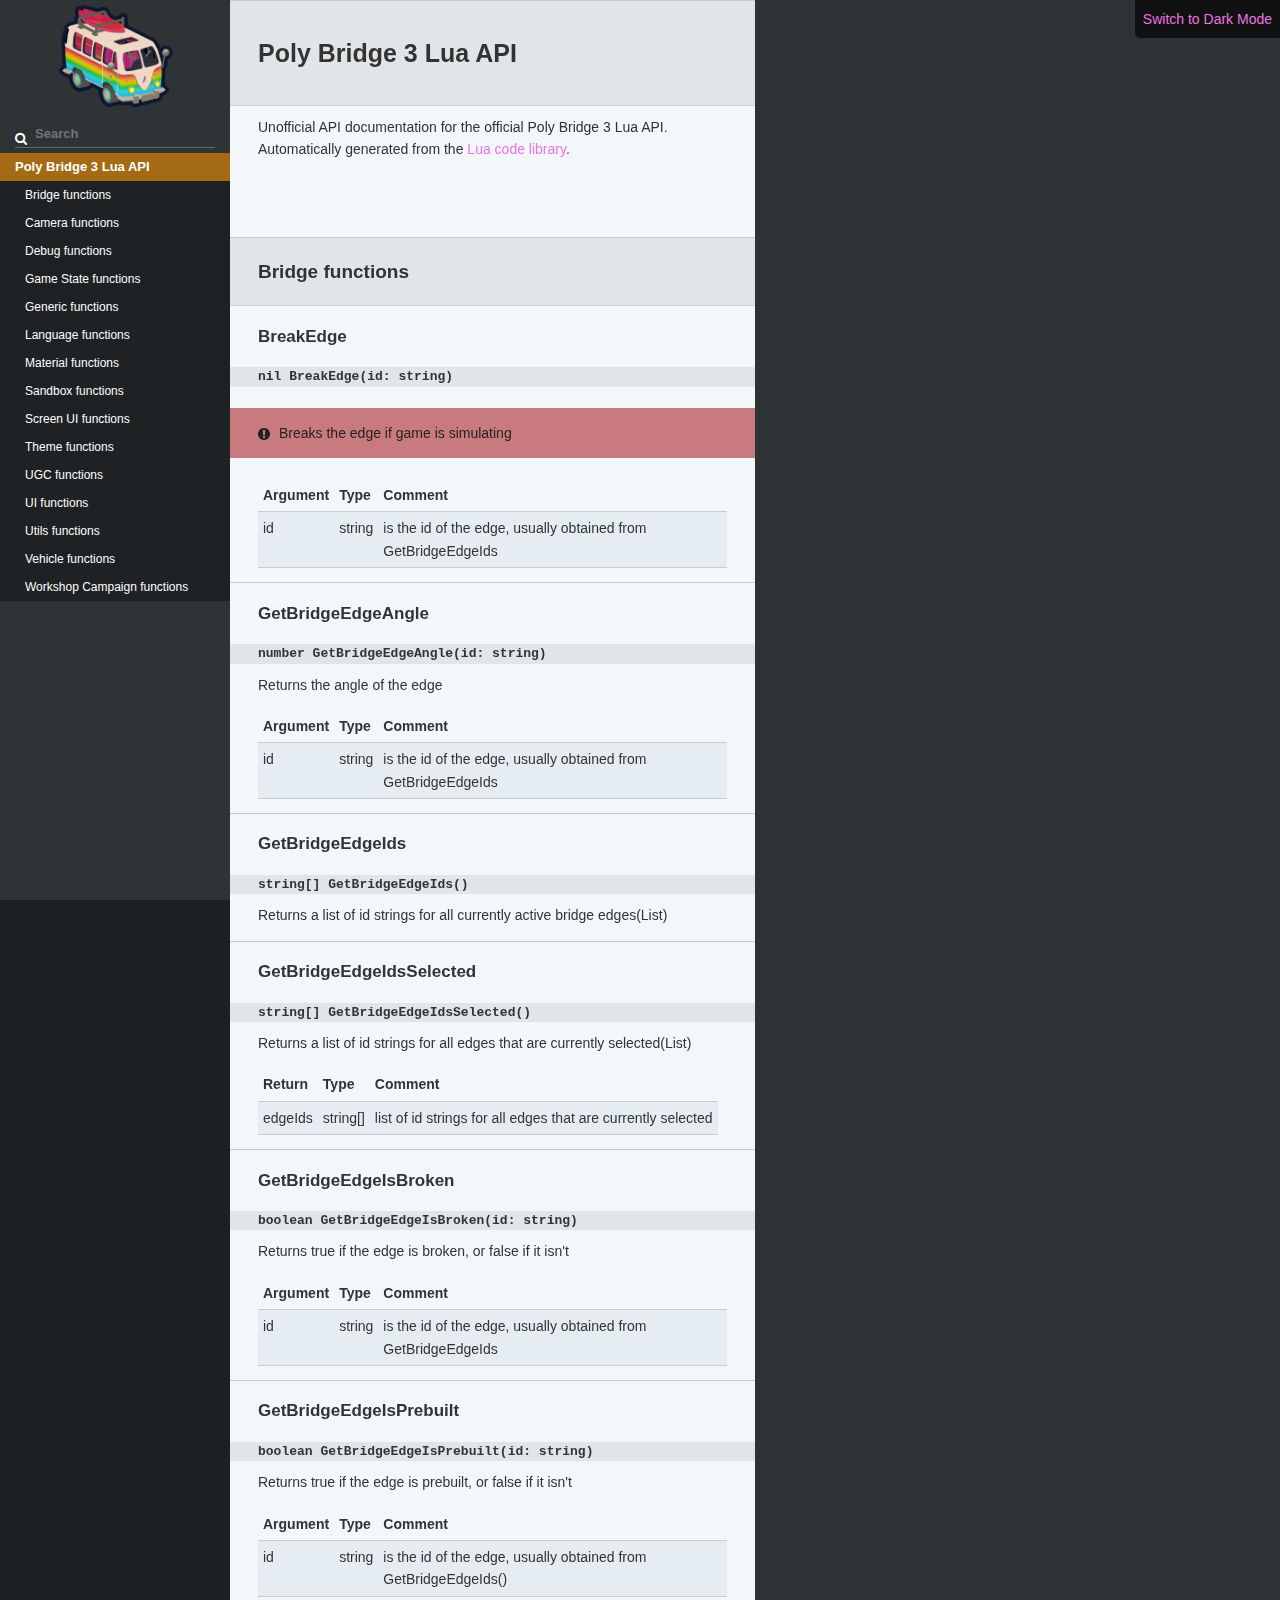
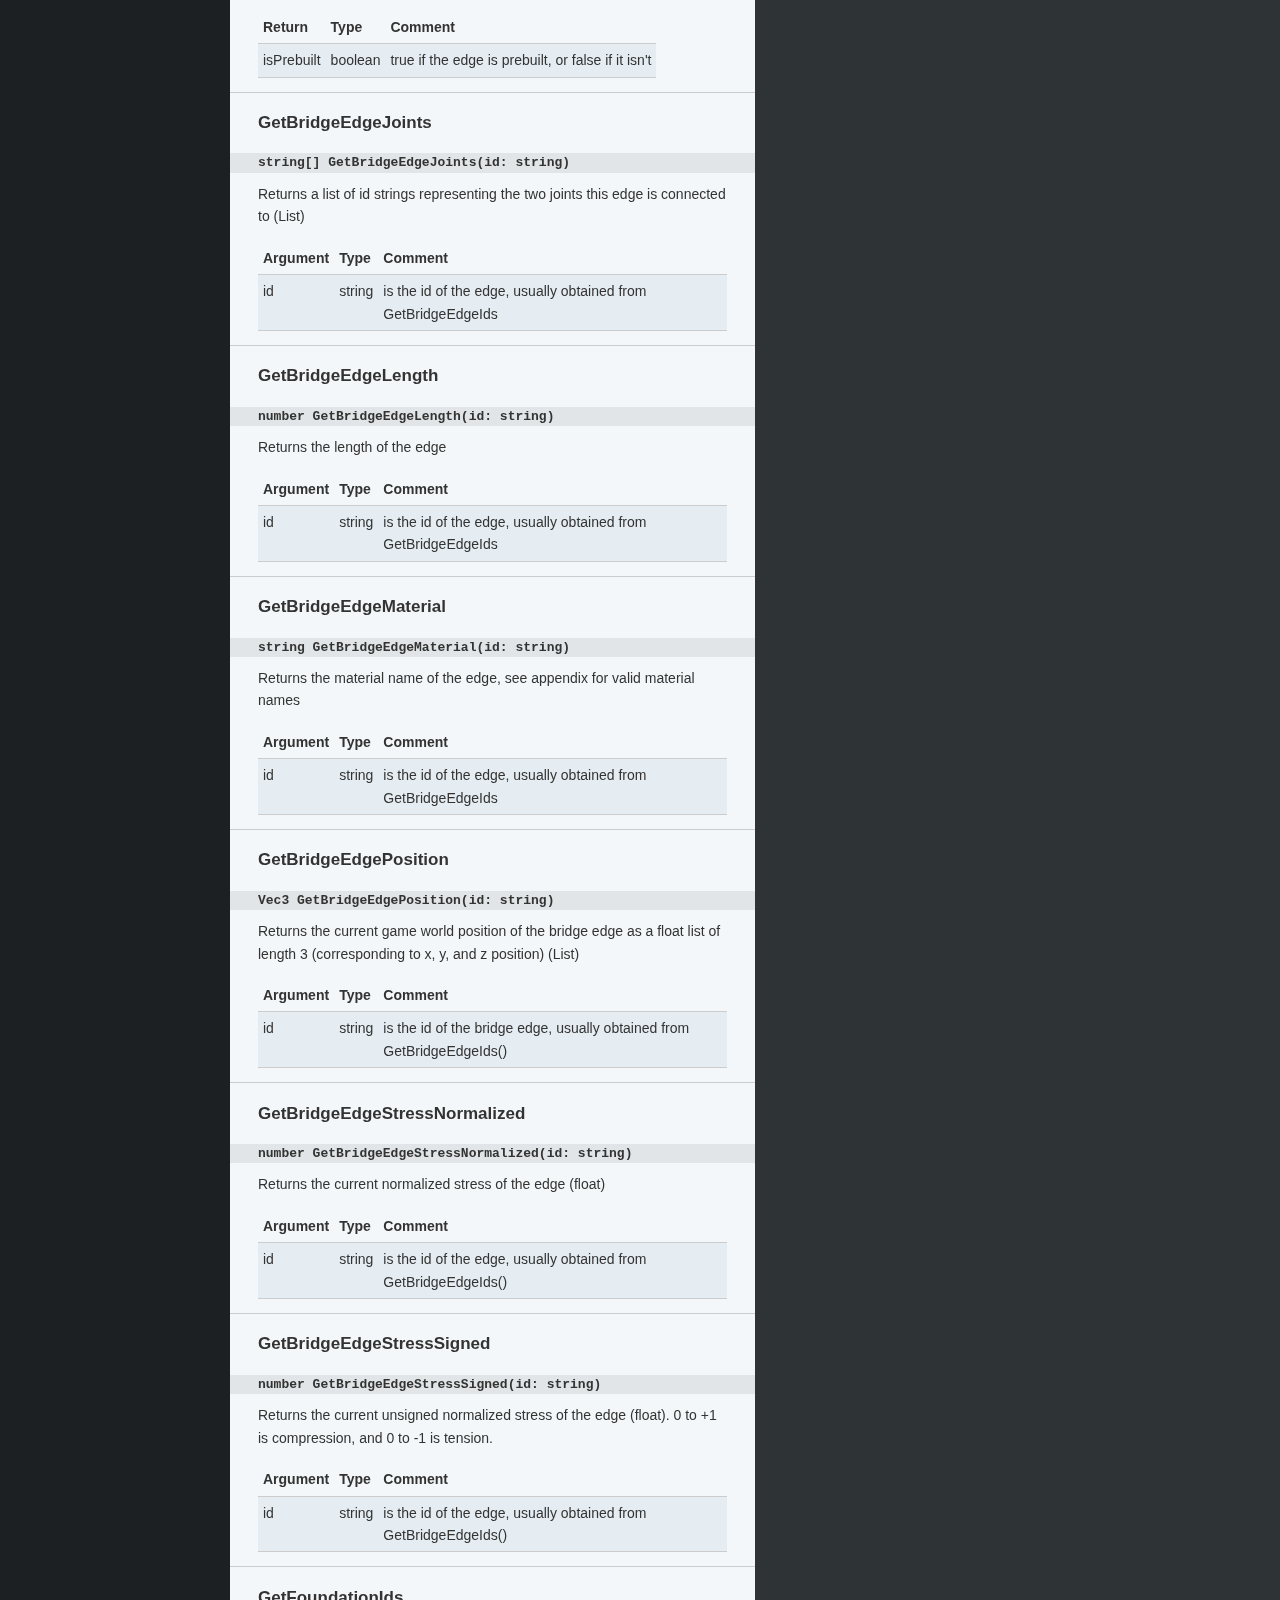
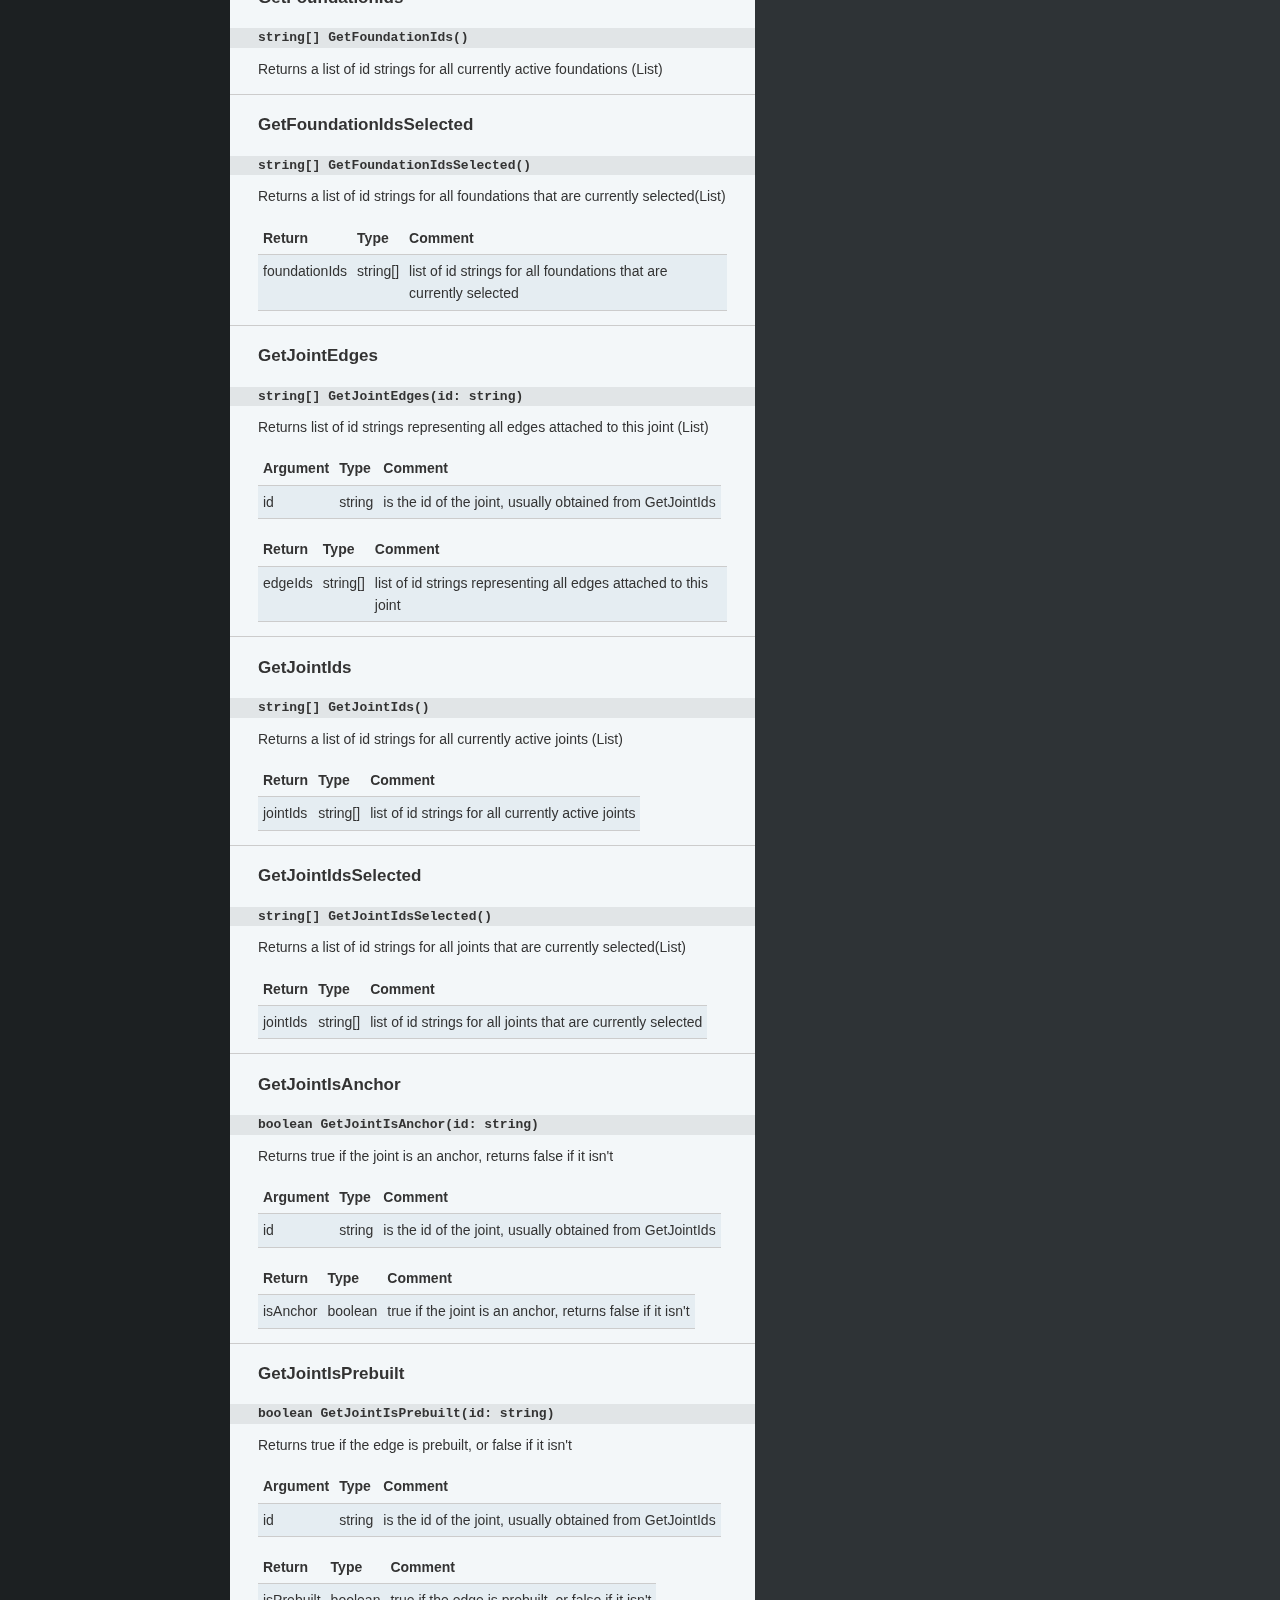
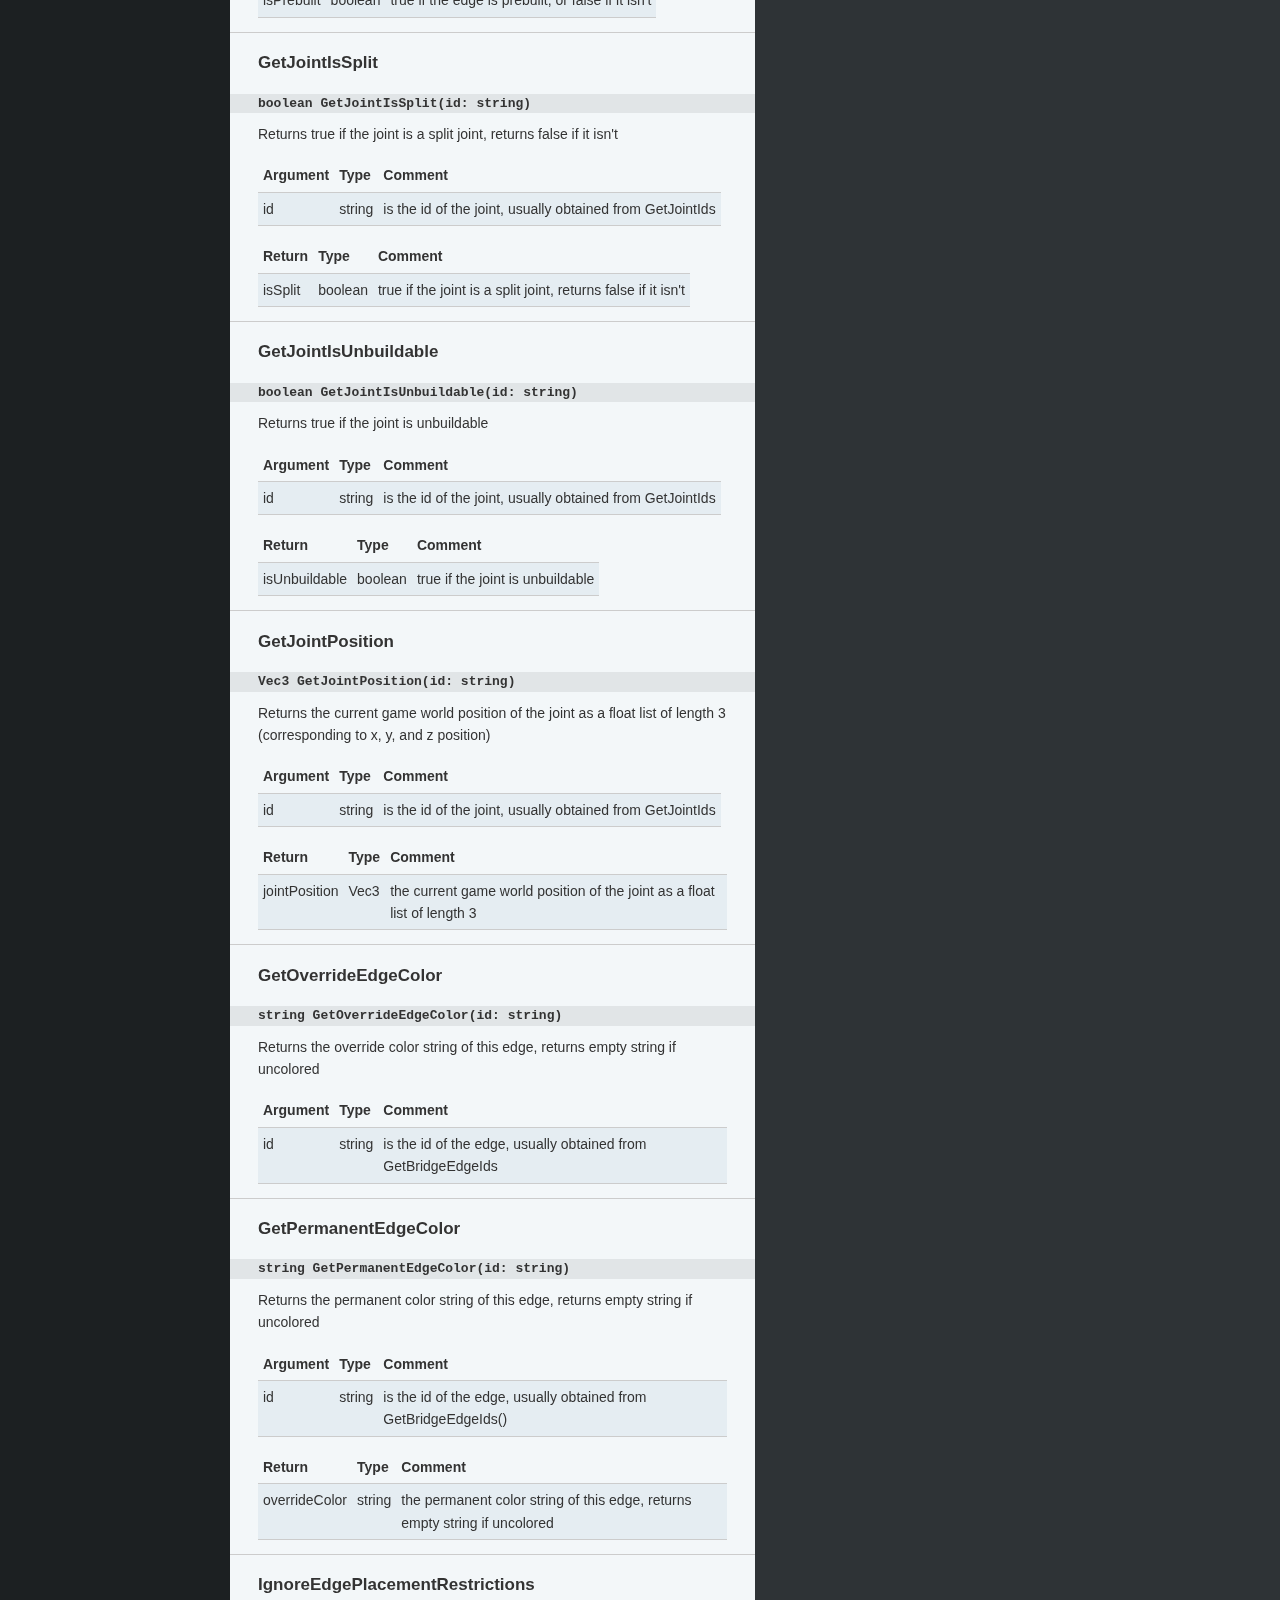
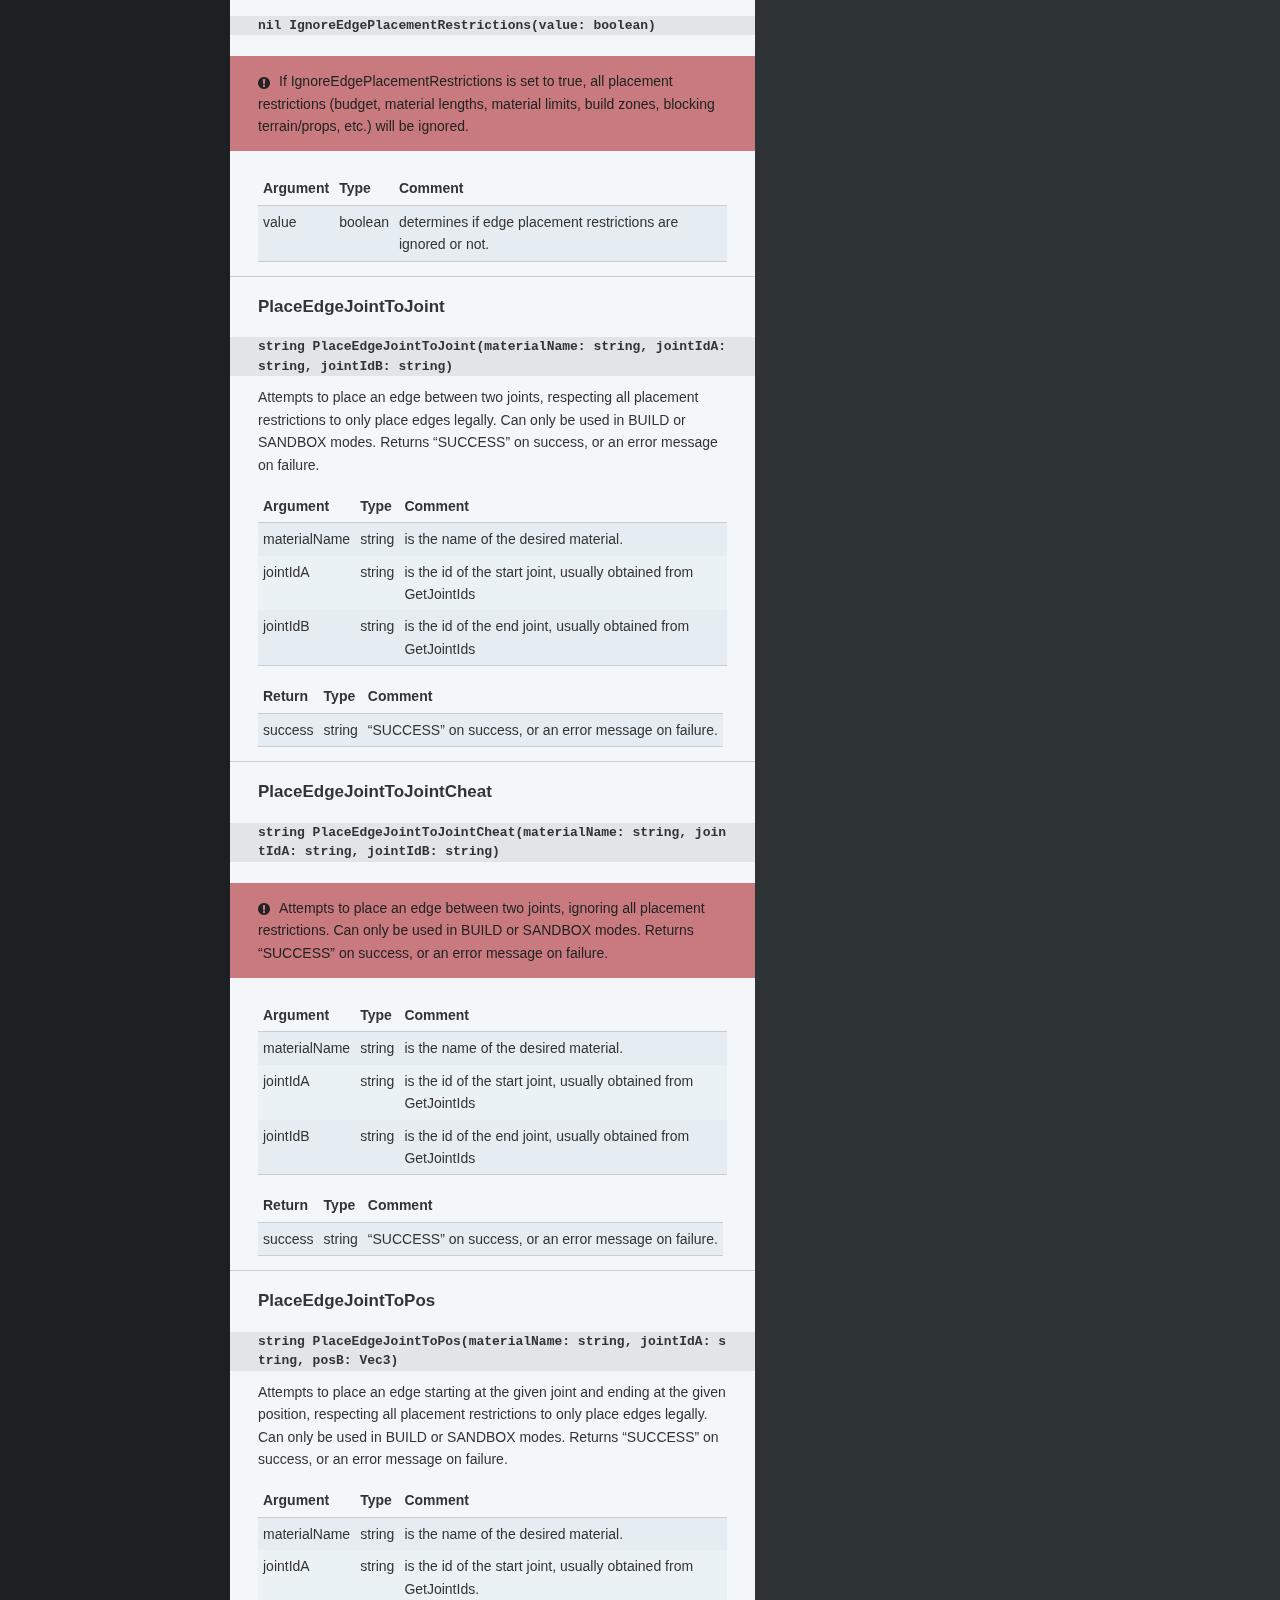
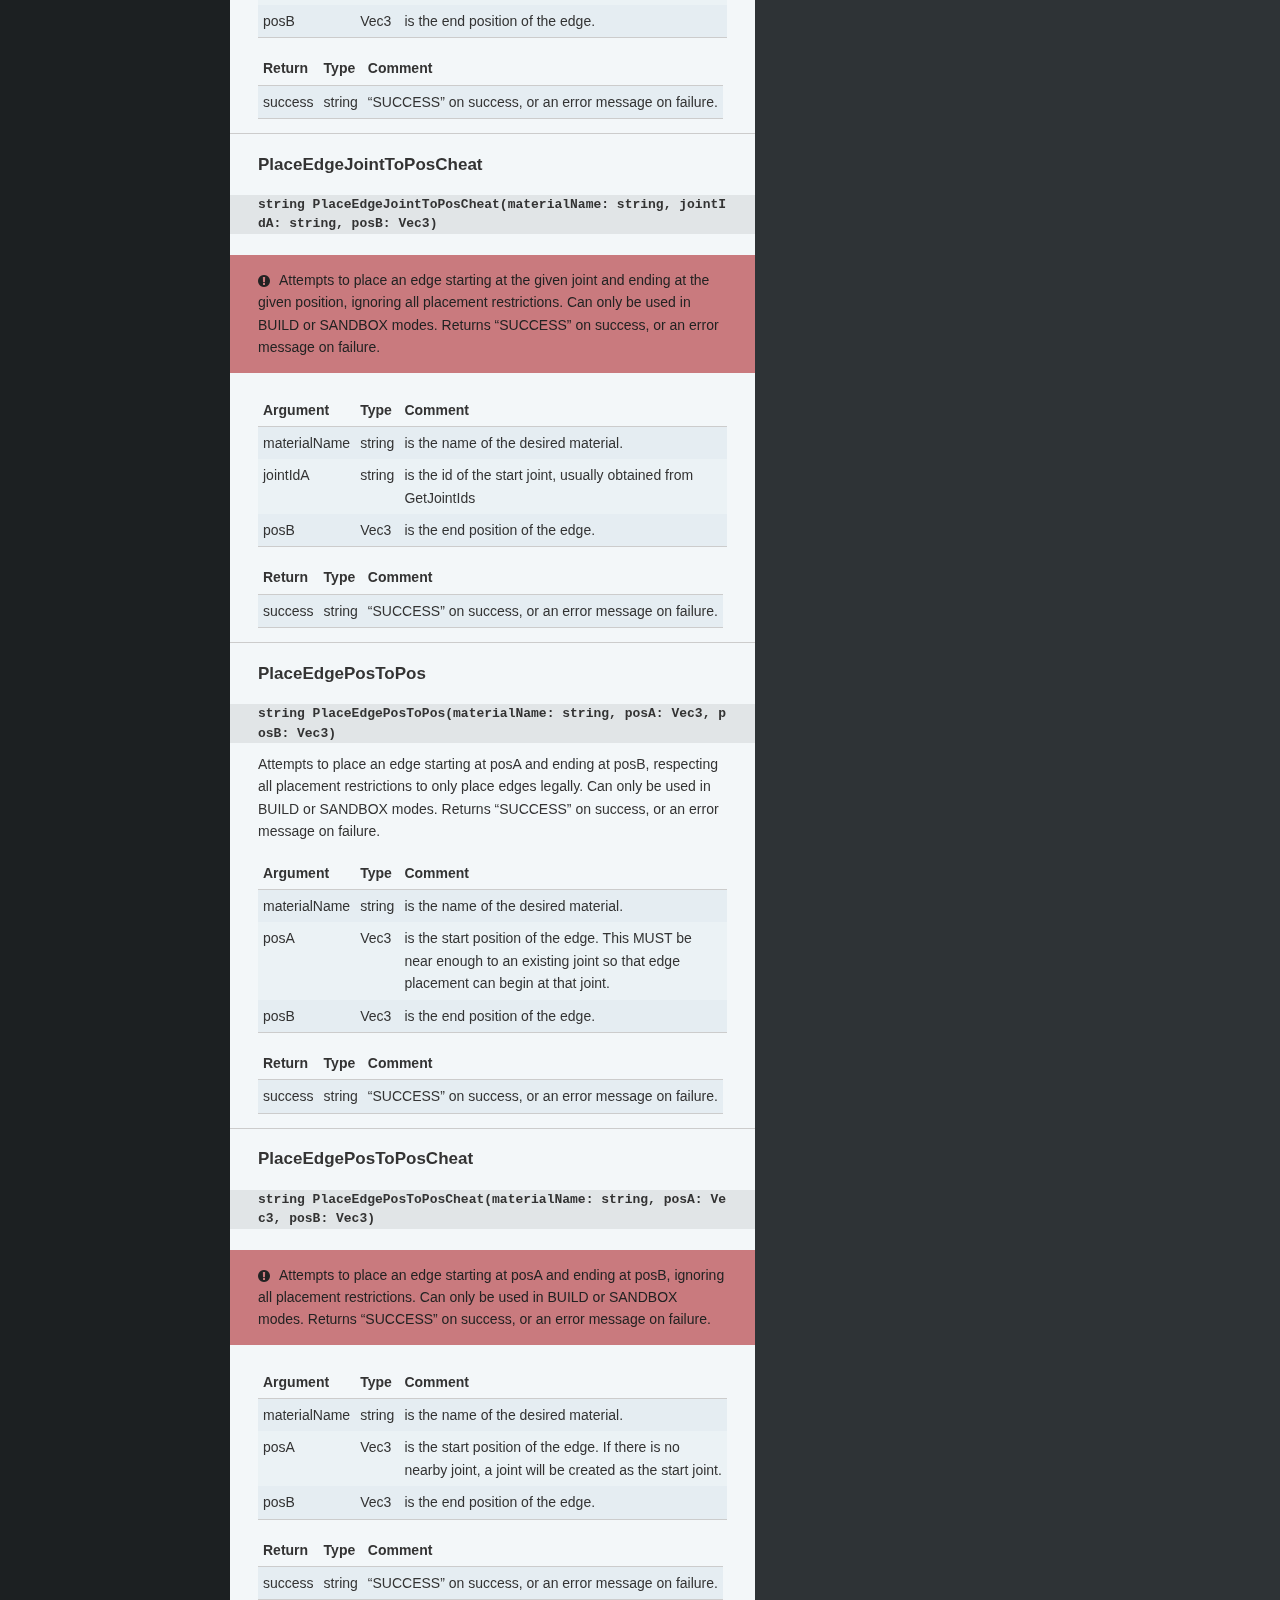
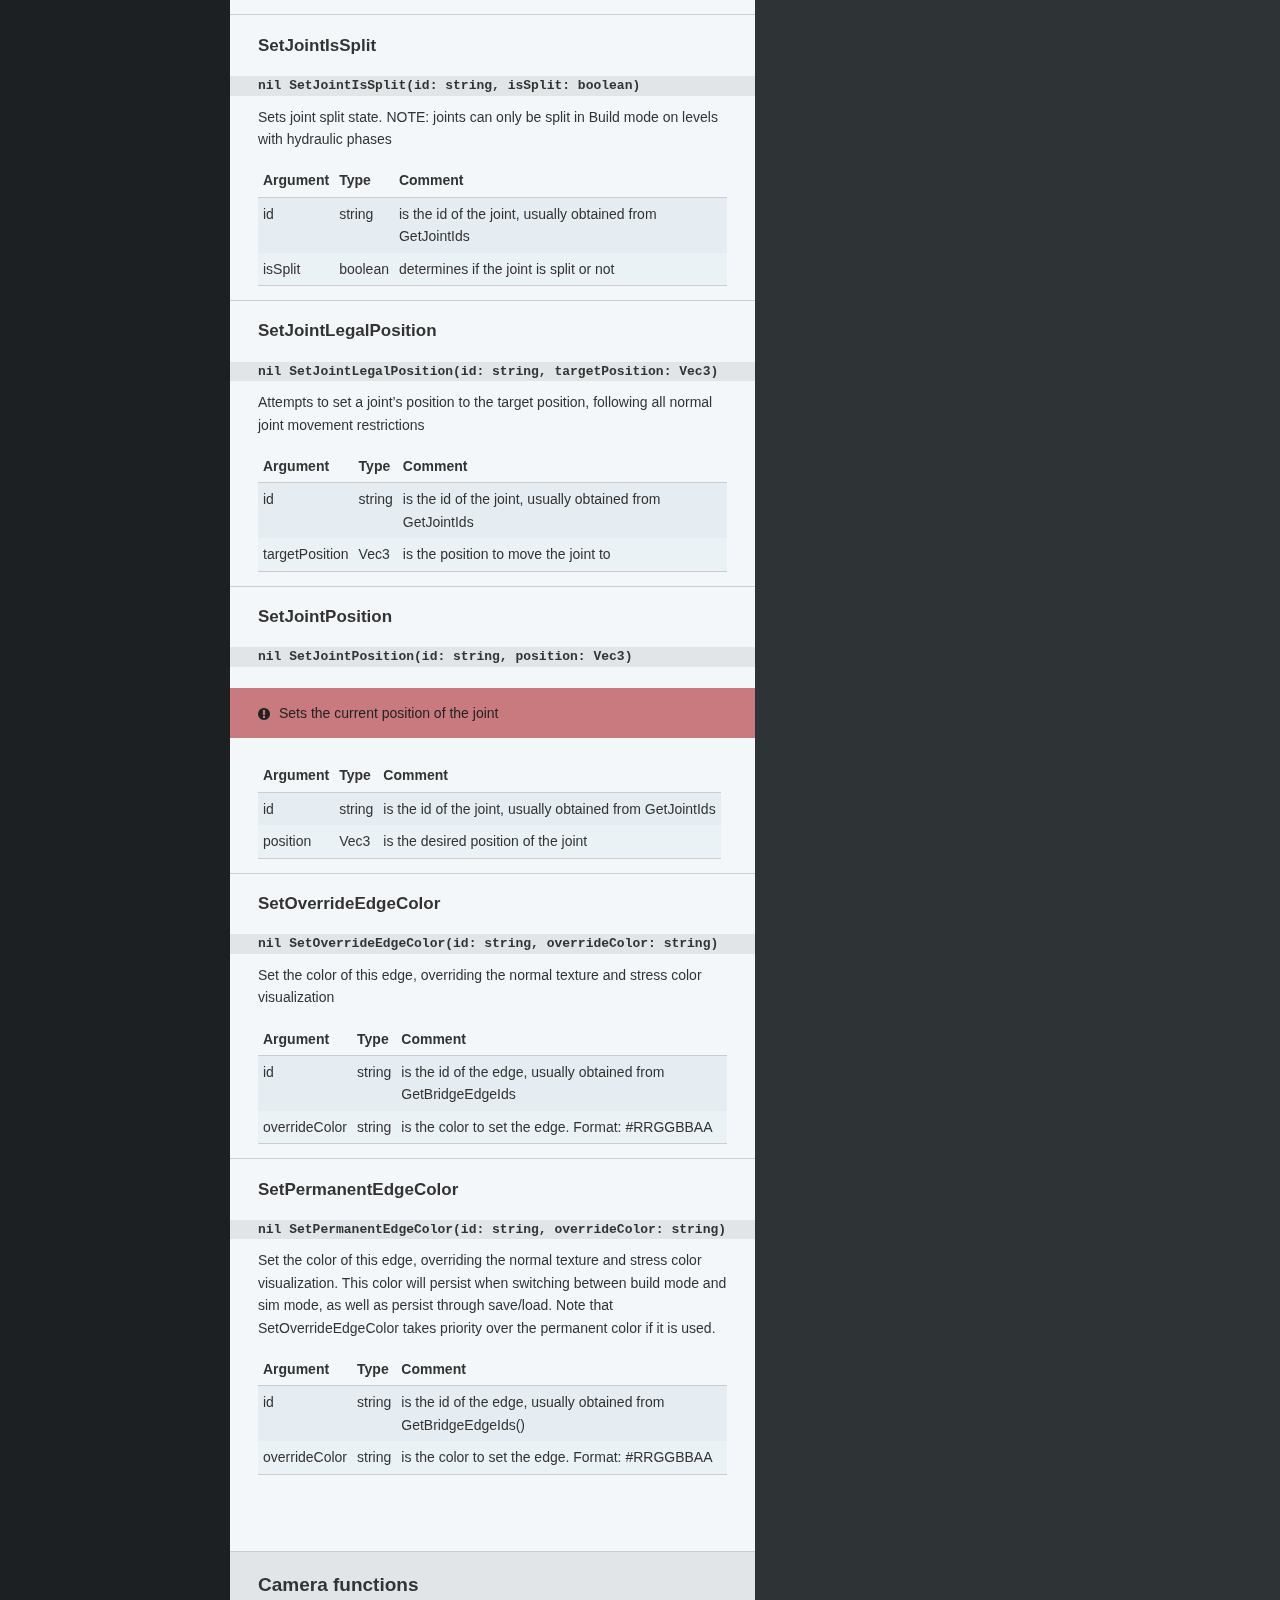
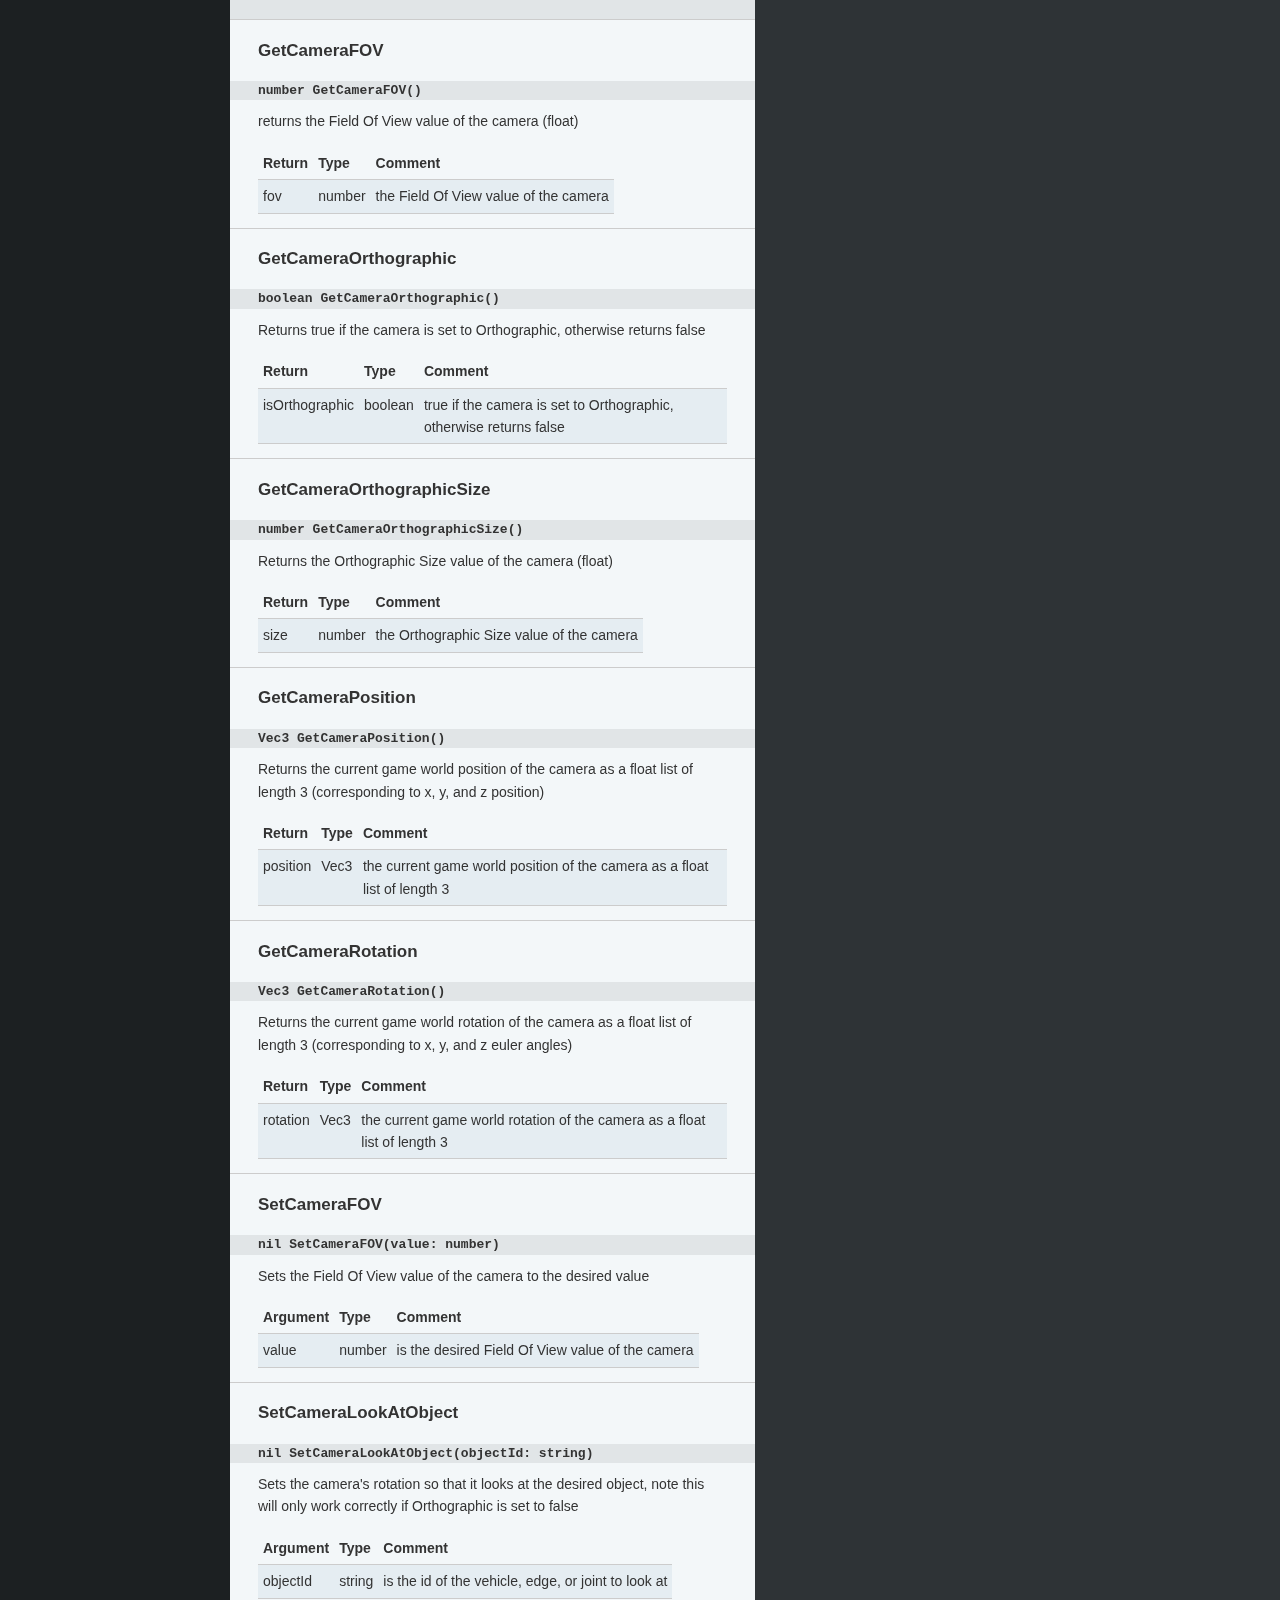
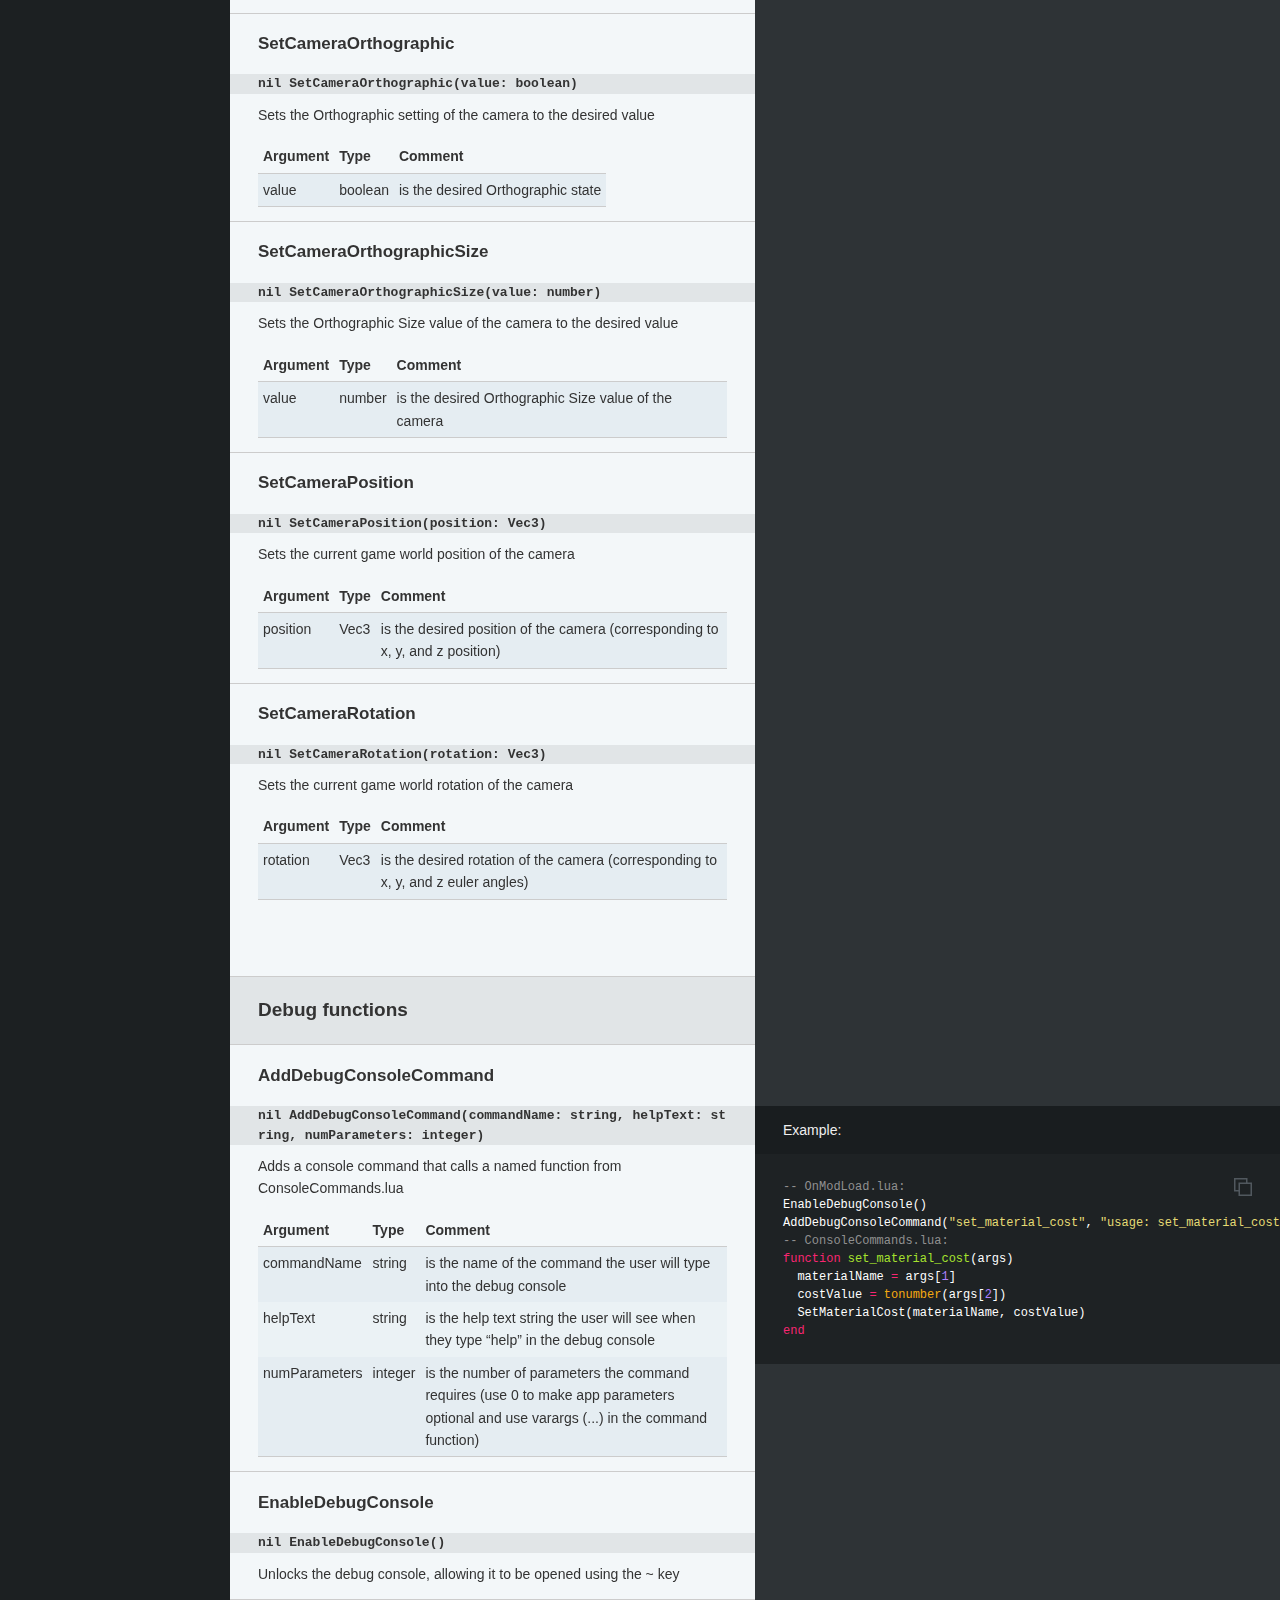
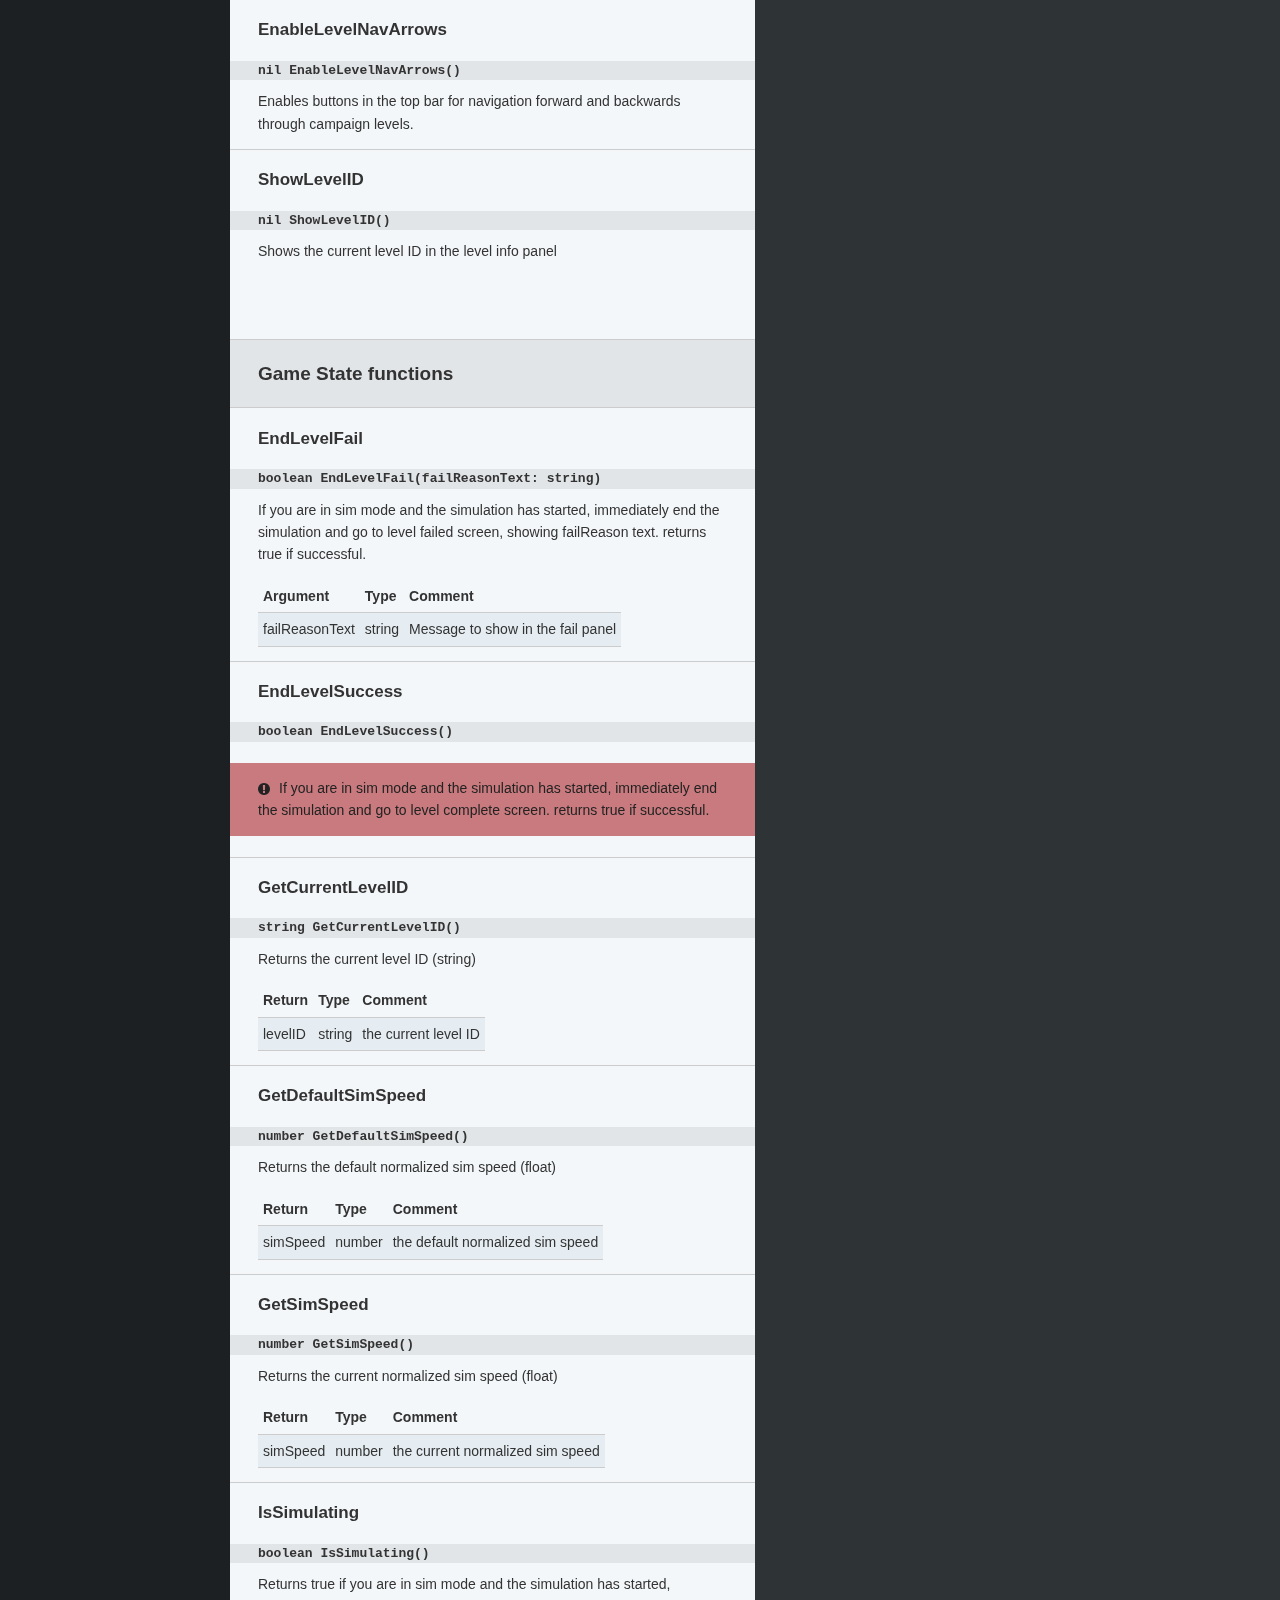
==== commit c108c3c0: "sort better" ====
--- a/docs/light.html
+++ b/docs/light.html
@@ -5,7 +5,7 @@
     <meta charset="utf-8">
     <meta content="IE=edge,chrome=1" http-equiv="X-UA-Compatible">
     <meta name="viewport" content="width=device-width, initial-scale=1, maximum-scale=1">
-    <link href="images/favicon-184ef374.ico" rel="icon" type="image/ico" />
+    <link href="images/favicon.ico" rel="icon" type="image/ico" />
         <meta
             name="description"
             content="Documentation for the official Poly Bridge 3 Lua modding API"
@@ -317,112 +317,112 @@
                     <a href="#Bridge-functions" class="toc-h2 toc-link" data-title="Bridge functions">Bridge functions</a>
                       <ul class="toc-list-h3">
                           <li>
+                            <a href="#BreakEdge" class="toc-h3 toc-link" data-title="BreakEdge">BreakEdge</a>
+                          </li>
+                          <li>
+                            <a href="#GetBridgeEdgeAngle" class="toc-h3 toc-link" data-title="GetBridgeEdgeAngle">GetBridgeEdgeAngle</a>
+                          </li>
+                          <li>
                             <a href="#GetBridgeEdgeIds" class="toc-h3 toc-link" data-title="GetBridgeEdgeIds">GetBridgeEdgeIds</a>
                           </li>
                           <li>
+                            <a href="#GetBridgeEdgeIdsSelected" class="toc-h3 toc-link" data-title="GetBridgeEdgeIdsSelected">GetBridgeEdgeIdsSelected</a>
+                          </li>
+                          <li>
+                            <a href="#GetBridgeEdgeIsBroken" class="toc-h3 toc-link" data-title="GetBridgeEdgeIsBroken">GetBridgeEdgeIsBroken</a>
+                          </li>
+                          <li>
+                            <a href="#GetBridgeEdgeIsPrebuilt" class="toc-h3 toc-link" data-title="GetBridgeEdgeIsPrebuilt">GetBridgeEdgeIsPrebuilt</a>
+                          </li>
+                          <li>
+                            <a href="#GetBridgeEdgeJoints" class="toc-h3 toc-link" data-title="GetBridgeEdgeJoints">GetBridgeEdgeJoints</a>
+                          </li>
+                          <li>
+                            <a href="#GetBridgeEdgeLength" class="toc-h3 toc-link" data-title="GetBridgeEdgeLength">GetBridgeEdgeLength</a>
+                          </li>
+                          <li>
+                            <a href="#GetBridgeEdgeMaterial" class="toc-h3 toc-link" data-title="GetBridgeEdgeMaterial">GetBridgeEdgeMaterial</a>
+                          </li>
+                          <li>
                             <a href="#GetBridgeEdgePosition" class="toc-h3 toc-link" data-title="GetBridgeEdgePosition">GetBridgeEdgePosition</a>
                           </li>
                           <li>
                             <a href="#GetBridgeEdgeStressNormalized" class="toc-h3 toc-link" data-title="GetBridgeEdgeStressNormalized">GetBridgeEdgeStressNormalized</a>
                           </li>
                           <li>
+                            <a href="#GetBridgeEdgeStressSigned" class="toc-h3 toc-link" data-title="GetBridgeEdgeStressSigned">GetBridgeEdgeStressSigned</a>
+                          </li>
+                          <li>
                             <a href="#GetFoundationIds" class="toc-h3 toc-link" data-title="GetFoundationIds">GetFoundationIds</a>
                           </li>
                           <li>
-                            <a href="#GetBridgeEdgeMaterial" class="toc-h3 toc-link" data-title="GetBridgeEdgeMaterial">GetBridgeEdgeMaterial</a>
-                          </li>
-                          <li>
-                            <a href="#GetBridgeEdgeLength" class="toc-h3 toc-link" data-title="GetBridgeEdgeLength">GetBridgeEdgeLength</a>
-                          </li>
-                          <li>
-                            <a href="#GetBridgeEdgeAngle" class="toc-h3 toc-link" data-title="GetBridgeEdgeAngle">GetBridgeEdgeAngle</a>
-                          </li>
-                          <li>
-                            <a href="#GetBridgeEdgeJoints" class="toc-h3 toc-link" data-title="GetBridgeEdgeJoints">GetBridgeEdgeJoints</a>
-                          </li>
-                          <li>
-                            <a href="#GetBridgeEdgeIsBroken" class="toc-h3 toc-link" data-title="GetBridgeEdgeIsBroken">GetBridgeEdgeIsBroken</a>
+                            <a href="#GetFoundationIdsSelected" class="toc-h3 toc-link" data-title="GetFoundationIdsSelected">GetFoundationIdsSelected</a>
+                          </li>
+                          <li>
+                            <a href="#GetJointEdges" class="toc-h3 toc-link" data-title="GetJointEdges">GetJointEdges</a>
+                          </li>
+                          <li>
+                            <a href="#GetJointIds" class="toc-h3 toc-link" data-title="GetJointIds">GetJointIds</a>
+                          </li>
+                          <li>
+                            <a href="#GetJointIdsSelected" class="toc-h3 toc-link" data-title="GetJointIdsSelected">GetJointIdsSelected</a>
+                          </li>
+                          <li>
+                            <a href="#GetJointIsAnchor" class="toc-h3 toc-link" data-title="GetJointIsAnchor">GetJointIsAnchor</a>
+                          </li>
+                          <li>
+                            <a href="#GetJointIsPrebuilt" class="toc-h3 toc-link" data-title="GetJointIsPrebuilt">GetJointIsPrebuilt</a>
+                          </li>
+                          <li>
+                            <a href="#GetJointIsSplit" class="toc-h3 toc-link" data-title="GetJointIsSplit">GetJointIsSplit</a>
+                          </li>
+                          <li>
+                            <a href="#GetJointIsUnbuildable" class="toc-h3 toc-link" data-title="GetJointIsUnbuildable">GetJointIsUnbuildable</a>
+                          </li>
+                          <li>
+                            <a href="#GetJointPosition" class="toc-h3 toc-link" data-title="GetJointPosition">GetJointPosition</a>
+                          </li>
+                          <li>
+                            <a href="#GetOverrideEdgeColor" class="toc-h3 toc-link" data-title="GetOverrideEdgeColor">GetOverrideEdgeColor</a>
+                          </li>
+                          <li>
+                            <a href="#GetPermanentEdgeColor" class="toc-h3 toc-link" data-title="GetPermanentEdgeColor">GetPermanentEdgeColor</a>
+                          </li>
+                          <li>
+                            <a href="#IgnoreEdgePlacementRestrictions" class="toc-h3 toc-link" data-title="IgnoreEdgePlacementRestrictions">IgnoreEdgePlacementRestrictions</a>
+                          </li>
+                          <li>
+                            <a href="#PlaceEdgeJointToJoint" class="toc-h3 toc-link" data-title="PlaceEdgeJointToJoint">PlaceEdgeJointToJoint</a>
+                          </li>
+                          <li>
+                            <a href="#PlaceEdgeJointToJointCheat" class="toc-h3 toc-link" data-title="PlaceEdgeJointToJointCheat">PlaceEdgeJointToJointCheat</a>
+                          </li>
+                          <li>
+                            <a href="#PlaceEdgeJointToPos" class="toc-h3 toc-link" data-title="PlaceEdgeJointToPos">PlaceEdgeJointToPos</a>
+                          </li>
+                          <li>
+                            <a href="#PlaceEdgeJointToPosCheat" class="toc-h3 toc-link" data-title="PlaceEdgeJointToPosCheat">PlaceEdgeJointToPosCheat</a>
+                          </li>
+                          <li>
+                            <a href="#PlaceEdgePosToPos" class="toc-h3 toc-link" data-title="PlaceEdgePosToPos">PlaceEdgePosToPos</a>
+                          </li>
+                          <li>
+                            <a href="#PlaceEdgePosToPosCheat" class="toc-h3 toc-link" data-title="PlaceEdgePosToPosCheat">PlaceEdgePosToPosCheat</a>
+                          </li>
+                          <li>
+                            <a href="#SetJointIsSplit" class="toc-h3 toc-link" data-title="SetJointIsSplit">SetJointIsSplit</a>
+                          </li>
+                          <li>
+                            <a href="#SetJointLegalPosition" class="toc-h3 toc-link" data-title="SetJointLegalPosition">SetJointLegalPosition</a>
+                          </li>
+                          <li>
+                            <a href="#SetJointPosition" class="toc-h3 toc-link" data-title="SetJointPosition">SetJointPosition</a>
                           </li>
                           <li>
                             <a href="#SetOverrideEdgeColor" class="toc-h3 toc-link" data-title="SetOverrideEdgeColor">SetOverrideEdgeColor</a>
                           </li>
                           <li>
-                            <a href="#GetOverrideEdgeColor" class="toc-h3 toc-link" data-title="GetOverrideEdgeColor">GetOverrideEdgeColor</a>
-                          </li>
-                          <li>
-                            <a href="#BreakEdge" class="toc-h3 toc-link" data-title="BreakEdge">BreakEdge</a>
-                          </li>
-                          <li>
-                            <a href="#PlaceEdgeJointToJoint" class="toc-h3 toc-link" data-title="PlaceEdgeJointToJoint">PlaceEdgeJointToJoint</a>
-                          </li>
-                          <li>
-                            <a href="#PlaceEdgeJointToJointCheat" class="toc-h3 toc-link" data-title="PlaceEdgeJointToJointCheat">PlaceEdgeJointToJointCheat</a>
-                          </li>
-                          <li>
-                            <a href="#PlaceEdgeJointToPos" class="toc-h3 toc-link" data-title="PlaceEdgeJointToPos">PlaceEdgeJointToPos</a>
-                          </li>
-                          <li>
-                            <a href="#PlaceEdgeJointToPosCheat" class="toc-h3 toc-link" data-title="PlaceEdgeJointToPosCheat">PlaceEdgeJointToPosCheat</a>
-                          </li>
-                          <li>
-                            <a href="#PlaceEdgePosToPos" class="toc-h3 toc-link" data-title="PlaceEdgePosToPos">PlaceEdgePosToPos</a>
-                          </li>
-                          <li>
-                            <a href="#PlaceEdgePosToPosCheat" class="toc-h3 toc-link" data-title="PlaceEdgePosToPosCheat">PlaceEdgePosToPosCheat</a>
-                          </li>
-                          <li>
-                            <a href="#IgnoreEdgePlacementRestrictions" class="toc-h3 toc-link" data-title="IgnoreEdgePlacementRestrictions">IgnoreEdgePlacementRestrictions</a>
-                          </li>
-                          <li>
-                            <a href="#GetJointIds" class="toc-h3 toc-link" data-title="GetJointIds">GetJointIds</a>
-                          </li>
-                          <li>
-                            <a href="#GetJointEdges" class="toc-h3 toc-link" data-title="GetJointEdges">GetJointEdges</a>
-                          </li>
-                          <li>
-                            <a href="#GetJointPosition" class="toc-h3 toc-link" data-title="GetJointPosition">GetJointPosition</a>
-                          </li>
-                          <li>
-                            <a href="#GetJointIsSplit" class="toc-h3 toc-link" data-title="GetJointIsSplit">GetJointIsSplit</a>
-                          </li>
-                          <li>
-                            <a href="#GetJointIsAnchor" class="toc-h3 toc-link" data-title="GetJointIsAnchor">GetJointIsAnchor</a>
-                          </li>
-                          <li>
-                            <a href="#SetJointPosition" class="toc-h3 toc-link" data-title="SetJointPosition">SetJointPosition</a>
-                          </li>
-                          <li>
-                            <a href="#SetJointLegalPosition" class="toc-h3 toc-link" data-title="SetJointLegalPosition">SetJointLegalPosition</a>
-                          </li>
-                          <li>
-                            <a href="#GetJointIsUnbuildable" class="toc-h3 toc-link" data-title="GetJointIsUnbuildable">GetJointIsUnbuildable</a>
-                          </li>
-                          <li>
-                            <a href="#SetJointIsSplit" class="toc-h3 toc-link" data-title="SetJointIsSplit">SetJointIsSplit</a>
-                          </li>
-                          <li>
-                            <a href="#GetFoundationIdsSelected" class="toc-h3 toc-link" data-title="GetFoundationIdsSelected">GetFoundationIdsSelected</a>
-                          </li>
-                          <li>
-                            <a href="#GetBridgeEdgeIdsSelected" class="toc-h3 toc-link" data-title="GetBridgeEdgeIdsSelected">GetBridgeEdgeIdsSelected</a>
-                          </li>
-                          <li>
-                            <a href="#GetJointIdsSelected" class="toc-h3 toc-link" data-title="GetJointIdsSelected">GetJointIdsSelected</a>
-                          </li>
-                          <li>
-                            <a href="#GetBridgeEdgeStressSigned" class="toc-h3 toc-link" data-title="GetBridgeEdgeStressSigned">GetBridgeEdgeStressSigned</a>
-                          </li>
-                          <li>
-                            <a href="#GetPermanentEdgeColor" class="toc-h3 toc-link" data-title="GetPermanentEdgeColor">GetPermanentEdgeColor</a>
-                          </li>
-                          <li>
                             <a href="#SetPermanentEdgeColor" class="toc-h3 toc-link" data-title="SetPermanentEdgeColor">SetPermanentEdgeColor</a>
-                          </li>
-                          <li>
-                            <a href="#GetBridgeEdgeIsPrebuilt" class="toc-h3 toc-link" data-title="GetBridgeEdgeIsPrebuilt">GetBridgeEdgeIsPrebuilt</a>
-                          </li>
-                          <li>
-                            <a href="#GetJointIsPrebuilt" class="toc-h3 toc-link" data-title="GetJointIsPrebuilt">GetJointIsPrebuilt</a>
                           </li>
                       </ul>
                   </li>
@@ -430,37 +430,37 @@
                     <a href="#Camera-functions" class="toc-h2 toc-link" data-title="Camera functions">Camera functions</a>
                       <ul class="toc-list-h3">
                           <li>
+                            <a href="#GetCameraFOV" class="toc-h3 toc-link" data-title="GetCameraFOV">GetCameraFOV</a>
+                          </li>
+                          <li>
+                            <a href="#GetCameraOrthographic" class="toc-h3 toc-link" data-title="GetCameraOrthographic">GetCameraOrthographic</a>
+                          </li>
+                          <li>
+                            <a href="#GetCameraOrthographicSize" class="toc-h3 toc-link" data-title="GetCameraOrthographicSize">GetCameraOrthographicSize</a>
+                          </li>
+                          <li>
                             <a href="#GetCameraPosition" class="toc-h3 toc-link" data-title="GetCameraPosition">GetCameraPosition</a>
                           </li>
                           <li>
+                            <a href="#GetCameraRotation" class="toc-h3 toc-link" data-title="GetCameraRotation">GetCameraRotation</a>
+                          </li>
+                          <li>
+                            <a href="#SetCameraFOV" class="toc-h3 toc-link" data-title="SetCameraFOV">SetCameraFOV</a>
+                          </li>
+                          <li>
+                            <a href="#SetCameraLookAtObject" class="toc-h3 toc-link" data-title="SetCameraLookAtObject">SetCameraLookAtObject</a>
+                          </li>
+                          <li>
+                            <a href="#SetCameraOrthographic" class="toc-h3 toc-link" data-title="SetCameraOrthographic">SetCameraOrthographic</a>
+                          </li>
+                          <li>
+                            <a href="#SetCameraOrthographicSize" class="toc-h3 toc-link" data-title="SetCameraOrthographicSize">SetCameraOrthographicSize</a>
+                          </li>
+                          <li>
                             <a href="#SetCameraPosition" class="toc-h3 toc-link" data-title="SetCameraPosition">SetCameraPosition</a>
                           </li>
                           <li>
-                            <a href="#GetCameraRotation" class="toc-h3 toc-link" data-title="GetCameraRotation">GetCameraRotation</a>
-                          </li>
-                          <li>
                             <a href="#SetCameraRotation" class="toc-h3 toc-link" data-title="SetCameraRotation">SetCameraRotation</a>
-                          </li>
-                          <li>
-                            <a href="#SetCameraLookAtObject" class="toc-h3 toc-link" data-title="SetCameraLookAtObject">SetCameraLookAtObject</a>
-                          </li>
-                          <li>
-                            <a href="#GetCameraOrthographic" class="toc-h3 toc-link" data-title="GetCameraOrthographic">GetCameraOrthographic</a>
-                          </li>
-                          <li>
-                            <a href="#SetCameraOrthographic" class="toc-h3 toc-link" data-title="SetCameraOrthographic">SetCameraOrthographic</a>
-                          </li>
-                          <li>
-                            <a href="#GetCameraOrthographicSize" class="toc-h3 toc-link" data-title="GetCameraOrthographicSize">GetCameraOrthographicSize</a>
-                          </li>
-                          <li>
-                            <a href="#SetCameraOrthographicSize" class="toc-h3 toc-link" data-title="SetCameraOrthographicSize">SetCameraOrthographicSize</a>
-                          </li>
-                          <li>
-                            <a href="#GetCameraFOV" class="toc-h3 toc-link" data-title="GetCameraFOV">GetCameraFOV</a>
-                          </li>
-                          <li>
-                            <a href="#SetCameraFOV" class="toc-h3 toc-link" data-title="SetCameraFOV">SetCameraFOV</a>
                           </li>
                       </ul>
                   </li>
@@ -468,16 +468,16 @@
                     <a href="#Debug-functions" class="toc-h2 toc-link" data-title="Debug functions">Debug functions</a>
                       <ul class="toc-list-h3">
                           <li>
+                            <a href="#AddDebugConsoleCommand" class="toc-h3 toc-link" data-title="AddDebugConsoleCommand">AddDebugConsoleCommand</a>
+                          </li>
+                          <li>
+                            <a href="#EnableDebugConsole" class="toc-h3 toc-link" data-title="EnableDebugConsole">EnableDebugConsole</a>
+                          </li>
+                          <li>
                             <a href="#EnableLevelNavArrows" class="toc-h3 toc-link" data-title="EnableLevelNavArrows">EnableLevelNavArrows</a>
                           </li>
                           <li>
                             <a href="#ShowLevelID" class="toc-h3 toc-link" data-title="ShowLevelID">ShowLevelID</a>
-                          </li>
-                          <li>
-                            <a href="#EnableDebugConsole" class="toc-h3 toc-link" data-title="EnableDebugConsole">EnableDebugConsole</a>
-                          </li>
-                          <li>
-                            <a href="#AddDebugConsoleCommand" class="toc-h3 toc-link" data-title="AddDebugConsoleCommand">AddDebugConsoleCommand</a>
                           </li>
                       </ul>
                   </li>
@@ -485,16 +485,34 @@
                     <a href="#Game-State-functions" class="toc-h2 toc-link" data-title="Game State functions">Game State functions</a>
                       <ul class="toc-list-h3">
                           <li>
+                            <a href="#EndLevelFail" class="toc-h3 toc-link" data-title="EndLevelFail">EndLevelFail</a>
+                          </li>
+                          <li>
+                            <a href="#EndLevelSuccess" class="toc-h3 toc-link" data-title="EndLevelSuccess">EndLevelSuccess</a>
+                          </li>
+                          <li>
+                            <a href="#GetCurrentLevelID" class="toc-h3 toc-link" data-title="GetCurrentLevelID">GetCurrentLevelID</a>
+                          </li>
+                          <li>
+                            <a href="#GetDefaultSimSpeed" class="toc-h3 toc-link" data-title="GetDefaultSimSpeed">GetDefaultSimSpeed</a>
+                          </li>
+                          <li>
                             <a href="#GetSimSpeed" class="toc-h3 toc-link" data-title="GetSimSpeed">GetSimSpeed</a>
                           </li>
                           <li>
+                            <a href="#IsSimulating" class="toc-h3 toc-link" data-title="IsSimulating">IsSimulating</a>
+                          </li>
+                          <li>
+                            <a href="#IsSimulatingWithoutPassOrFail" class="toc-h3 toc-link" data-title="IsSimulatingWithoutPassOrFail">IsSimulatingWithoutPassOrFail</a>
+                          </li>
+                          <li>
                             <a href="#SetSimSpeed" class="toc-h3 toc-link" data-title="SetSimSpeed">SetSimSpeed</a>
                           </li>
                           <li>
-                            <a href="#GetDefaultSimSpeed" class="toc-h3 toc-link" data-title="GetDefaultSimSpeed">GetDefaultSimSpeed</a>
-                          </li>
-                          <li>
-                            <a href="#GetCurrentLevelID" class="toc-h3 toc-link" data-title="GetCurrentLevelID">GetCurrentLevelID</a>
+                            <a href="#SimulationEnd" class="toc-h3 toc-link" data-title="SimulationEnd">SimulationEnd</a>
+                          </li>
+                          <li>
+                            <a href="#SimulationPause" class="toc-h3 toc-link" data-title="SimulationPause">SimulationPause</a>
                           </li>
                           <li>
                             <a href="#SimulationStart" class="toc-h3 toc-link" data-title="SimulationStart">SimulationStart</a>
@@ -503,25 +521,7 @@
                             <a href="#SimulationTogglePause" class="toc-h3 toc-link" data-title="SimulationTogglePause">SimulationTogglePause</a>
                           </li>
                           <li>
-                            <a href="#SimulationPause" class="toc-h3 toc-link" data-title="SimulationPause">SimulationPause</a>
-                          </li>
-                          <li>
                             <a href="#SimulationUnpause" class="toc-h3 toc-link" data-title="SimulationUnpause">SimulationUnpause</a>
-                          </li>
-                          <li>
-                            <a href="#SimulationEnd" class="toc-h3 toc-link" data-title="SimulationEnd">SimulationEnd</a>
-                          </li>
-                          <li>
-                            <a href="#EndLevelSuccess" class="toc-h3 toc-link" data-title="EndLevelSuccess">EndLevelSuccess</a>
-                          </li>
-                          <li>
-                            <a href="#EndLevelFail" class="toc-h3 toc-link" data-title="EndLevelFail">EndLevelFail</a>
-                          </li>
-                          <li>
-                            <a href="#IsSimulating" class="toc-h3 toc-link" data-title="IsSimulating">IsSimulating</a>
-                          </li>
-                          <li>
-                            <a href="#IsSimulatingWithoutPassOrFail" class="toc-h3 toc-link" data-title="IsSimulatingWithoutPassOrFail">IsSimulatingWithoutPassOrFail</a>
                           </li>
                       </ul>
                   </li>
@@ -529,15 +529,18 @@
                     <a href="#Generic-functions" class="toc-h2 toc-link" data-title="Generic functions">Generic functions</a>
                       <ul class="toc-list-h3">
                           <li>
+                            <a href="#GetVehiclePhysicsVelocity" class="toc-h3 toc-link" data-title="GetVehiclePhysicsVelocity">GetVehiclePhysicsVelocity</a>
+                          </li>
+                          <li>
+                            <a href="#OpenLevel" class="toc-h3 toc-link" data-title="OpenLevel">OpenLevel</a>
+                          </li>
+                          <li>
+                            <a href="#OpenWorkshopLevel" class="toc-h3 toc-link" data-title="OpenWorkshopLevel">OpenWorkshopLevel</a>
+                          </li>
+                          <li>
                             <a href="#SetRoadEdgeTint" class="toc-h3 toc-link" data-title="SetRoadEdgeTint">SetRoadEdgeTint</a>
                           </li>
                           <li>
-                            <a href="#OpenLevel" class="toc-h3 toc-link" data-title="OpenLevel">OpenLevel</a>
-                          </li>
-                          <li>
-                            <a href="#OpenWorkshopLevel" class="toc-h3 toc-link" data-title="OpenWorkshopLevel">OpenWorkshopLevel</a>
-                          </li>
-                          <li>
                             <a href="#SetVehiclePhysicsVelocity" class="toc-h3 toc-link" data-title="SetVehiclePhysicsVelocity">SetVehiclePhysicsVelocity</a>
                           </li>
                           <li>
@@ -548,9 +551,6 @@
                           </li>
                           <li>
                             <a href="#SetVehicleSpeed" class="toc-h3 toc-link" data-title="SetVehicleSpeed">SetVehicleSpeed</a>
-                          </li>
-                          <li>
-                            <a href="#GetVehiclePhysicsVelocity" class="toc-h3 toc-link" data-title="GetVehiclePhysicsVelocity">GetVehiclePhysicsVelocity</a>
                           </li>
                       </ul>
                   </li>
@@ -566,37 +566,37 @@
                     <a href="#Material-functions" class="toc-h2 toc-link" data-title="Material functions">Material functions</a>
                       <ul class="toc-list-h3">
                           <li>
+                            <a href="#GetHydraulicsBaseTint" class="toc-h3 toc-link" data-title="GetHydraulicsBaseTint">GetHydraulicsBaseTint</a>
+                          </li>
+                          <li>
+                            <a href="#GetMaterialCost" class="toc-h3 toc-link" data-title="GetMaterialCost">GetMaterialCost</a>
+                          </li>
+                          <li>
+                            <a href="#GetMaterialMaxLength" class="toc-h3 toc-link" data-title="GetMaterialMaxLength">GetMaterialMaxLength</a>
+                          </li>
+                          <li>
+                            <a href="#GetMaterialStrength" class="toc-h3 toc-link" data-title="GetMaterialStrength">GetMaterialStrength</a>
+                          </li>
+                          <li>
+                            <a href="#GetMaterialTint" class="toc-h3 toc-link" data-title="GetMaterialTint">GetMaterialTint</a>
+                          </li>
+                          <li>
+                            <a href="#GetRoadEdgeTint" class="toc-h3 toc-link" data-title="GetRoadEdgeTint">GetRoadEdgeTint</a>
+                          </li>
+                          <li>
+                            <a href="#SetHydraulicsBaseTint" class="toc-h3 toc-link" data-title="SetHydraulicsBaseTint">SetHydraulicsBaseTint</a>
+                          </li>
+                          <li>
+                            <a href="#SetMaterialCost" class="toc-h3 toc-link" data-title="SetMaterialCost">SetMaterialCost</a>
+                          </li>
+                          <li>
+                            <a href="#SetMaterialMaxLength" class="toc-h3 toc-link" data-title="SetMaterialMaxLength">SetMaterialMaxLength</a>
+                          </li>
+                          <li>
+                            <a href="#SetMaterialStrength" class="toc-h3 toc-link" data-title="SetMaterialStrength">SetMaterialStrength</a>
+                          </li>
+                          <li>
                             <a href="#SetMaterialTint" class="toc-h3 toc-link" data-title="SetMaterialTint">SetMaterialTint</a>
-                          </li>
-                          <li>
-                            <a href="#SetHydraulicsBaseTint" class="toc-h3 toc-link" data-title="SetHydraulicsBaseTint">SetHydraulicsBaseTint</a>
-                          </li>
-                          <li>
-                            <a href="#GetMaterialTint" class="toc-h3 toc-link" data-title="GetMaterialTint">GetMaterialTint</a>
-                          </li>
-                          <li>
-                            <a href="#GetHydraulicsBaseTint" class="toc-h3 toc-link" data-title="GetHydraulicsBaseTint">GetHydraulicsBaseTint</a>
-                          </li>
-                          <li>
-                            <a href="#GetRoadEdgeTint" class="toc-h3 toc-link" data-title="GetRoadEdgeTint">GetRoadEdgeTint</a>
-                          </li>
-                          <li>
-                            <a href="#SetMaterialStrength" class="toc-h3 toc-link" data-title="SetMaterialStrength">SetMaterialStrength</a>
-                          </li>
-                          <li>
-                            <a href="#SetMaterialCost" class="toc-h3 toc-link" data-title="SetMaterialCost">SetMaterialCost</a>
-                          </li>
-                          <li>
-                            <a href="#SetMaterialMaxLength" class="toc-h3 toc-link" data-title="SetMaterialMaxLength">SetMaterialMaxLength</a>
-                          </li>
-                          <li>
-                            <a href="#GetMaterialStrength" class="toc-h3 toc-link" data-title="GetMaterialStrength">GetMaterialStrength</a>
-                          </li>
-                          <li>
-                            <a href="#GetMaterialCost" class="toc-h3 toc-link" data-title="GetMaterialCost">GetMaterialCost</a>
-                          </li>
-                          <li>
-                            <a href="#GetMaterialMaxLength" class="toc-h3 toc-link" data-title="GetMaterialMaxLength">GetMaterialMaxLength</a>
                           </li>
                       </ul>
                   </li>
@@ -607,10 +607,10 @@
                             <a href="#AddCustomShape" class="toc-h3 toc-link" data-title="AddCustomShape">AddCustomShape</a>
                           </li>
                           <li>
+                            <a href="#AddCustomShapeTexture" class="toc-h3 toc-link" data-title="AddCustomShapeTexture">AddCustomShapeTexture</a>
+                          </li>
+                          <li>
                             <a href="#DisableRandomVehicleSpawn" class="toc-h3 toc-link" data-title="DisableRandomVehicleSpawn">DisableRandomVehicleSpawn</a>
-                          </li>
-                          <li>
-                            <a href="#AddCustomShapeTexture" class="toc-h3 toc-link" data-title="AddCustomShapeTexture">AddCustomShapeTexture</a>
                           </li>
                       </ul>
                   </li>
@@ -618,94 +618,94 @@
                     <a href="#Screen-UI-functions" class="toc-h2 toc-link" data-title="Screen UI functions">Screen UI functions</a>
                       <ul class="toc-list-h3">
                           <li>
+                            <a href="#CreateButtonObject" class="toc-h3 toc-link" data-title="CreateButtonObject">CreateButtonObject</a>
+                          </li>
+                          <li>
+                            <a href="#CreateSpriteObject" class="toc-h3 toc-link" data-title="CreateSpriteObject">CreateSpriteObject</a>
+                          </li>
+                          <li>
                             <a href="#CreateTextObject" class="toc-h3 toc-link" data-title="CreateTextObject">CreateTextObject</a>
                           </li>
                           <li>
+                            <a href="#DestroyButtonObject" class="toc-h3 toc-link" data-title="DestroyButtonObject">DestroyButtonObject</a>
+                          </li>
+                          <li>
+                            <a href="#DestroySpriteObject" class="toc-h3 toc-link" data-title="DestroySpriteObject">DestroySpriteObject</a>
+                          </li>
+                          <li>
+                            <a href="#DestroyTextObject" class="toc-h3 toc-link" data-title="DestroyTextObject">DestroyTextObject</a>
+                          </li>
+                          <li>
+                            <a href="#UpdateButtonAddHoverScale" class="toc-h3 toc-link" data-title="UpdateButtonAddHoverScale">UpdateButtonAddHoverScale</a>
+                          </li>
+                          <li>
+                            <a href="#UpdateButtonCallback" class="toc-h3 toc-link" data-title="UpdateButtonCallback">UpdateButtonCallback</a>
+                          </li>
+                          <li>
+                            <a href="#UpdateButtonColor" class="toc-h3 toc-link" data-title="UpdateButtonColor">UpdateButtonColor</a>
+                          </li>
+                          <li>
+                            <a href="#UpdateButtonImage" class="toc-h3 toc-link" data-title="UpdateButtonImage">UpdateButtonImage</a>
+                          </li>
+                          <li>
+                            <a href="#UpdateButtonPivot" class="toc-h3 toc-link" data-title="UpdateButtonPivot">UpdateButtonPivot</a>
+                          </li>
+                          <li>
+                            <a href="#UpdateButtonScreenPos" class="toc-h3 toc-link" data-title="UpdateButtonScreenPos">UpdateButtonScreenPos</a>
+                          </li>
+                          <li>
+                            <a href="#UpdateButtonSetInteractable" class="toc-h3 toc-link" data-title="UpdateButtonSetInteractable">UpdateButtonSetInteractable</a>
+                          </li>
+                          <li>
+                            <a href="#UpdateButtonSetOutlineActive" class="toc-h3 toc-link" data-title="UpdateButtonSetOutlineActive">UpdateButtonSetOutlineActive</a>
+                          </li>
+                          <li>
+                            <a href="#UpdateButtonText" class="toc-h3 toc-link" data-title="UpdateButtonText">UpdateButtonText</a>
+                          </li>
+                          <li>
+                            <a href="#UpdateButtonTextColor" class="toc-h3 toc-link" data-title="UpdateButtonTextColor">UpdateButtonTextColor</a>
+                          </li>
+                          <li>
+                            <a href="#UpdateButtonTooltipText" class="toc-h3 toc-link" data-title="UpdateButtonTooltipText">UpdateButtonTooltipText</a>
+                          </li>
+                          <li>
+                            <a href="#UpdateSpriteColor" class="toc-h3 toc-link" data-title="UpdateSpriteColor">UpdateSpriteColor</a>
+                          </li>
+                          <li>
+                            <a href="#UpdateSpriteImage" class="toc-h3 toc-link" data-title="UpdateSpriteImage">UpdateSpriteImage</a>
+                          </li>
+                          <li>
+                            <a href="#UpdateSpritePivot" class="toc-h3 toc-link" data-title="UpdateSpritePivot">UpdateSpritePivot</a>
+                          </li>
+                          <li>
+                            <a href="#UpdateSpriteScreenPos" class="toc-h3 toc-link" data-title="UpdateSpriteScreenPos">UpdateSpriteScreenPos</a>
+                          </li>
+                          <li>
+                            <a href="#UpdateTextAlignment" class="toc-h3 toc-link" data-title="UpdateTextAlignment">UpdateTextAlignment</a>
+                          </li>
+                          <li>
+                            <a href="#UpdateTextColor" class="toc-h3 toc-link" data-title="UpdateTextColor">UpdateTextColor</a>
+                          </li>
+                          <li>
+                            <a href="#UpdateTextFontSize" class="toc-h3 toc-link" data-title="UpdateTextFontSize">UpdateTextFontSize</a>
+                          </li>
+                          <li>
+                            <a href="#UpdateTextMaxWidth" class="toc-h3 toc-link" data-title="UpdateTextMaxWidth">UpdateTextMaxWidth</a>
+                          </li>
+                          <li>
+                            <a href="#UpdateTextPivot" class="toc-h3 toc-link" data-title="UpdateTextPivot">UpdateTextPivot</a>
+                          </li>
+                          <li>
+                            <a href="#UpdateTextScreenPos" class="toc-h3 toc-link" data-title="UpdateTextScreenPos">UpdateTextScreenPos</a>
+                          </li>
+                          <li>
+                            <a href="#UpdateTextSetBackgroundActive" class="toc-h3 toc-link" data-title="UpdateTextSetBackgroundActive">UpdateTextSetBackgroundActive</a>
+                          </li>
+                          <li>
+                            <a href="#UpdateTextSetBackgroundColor" class="toc-h3 toc-link" data-title="UpdateTextSetBackgroundColor">UpdateTextSetBackgroundColor</a>
+                          </li>
+                          <li>
                             <a href="#UpdateTextString" class="toc-h3 toc-link" data-title="UpdateTextString">UpdateTextString</a>
-                          </li>
-                          <li>
-                            <a href="#UpdateTextScreenPos" class="toc-h3 toc-link" data-title="UpdateTextScreenPos">UpdateTextScreenPos</a>
-                          </li>
-                          <li>
-                            <a href="#UpdateTextAlignment" class="toc-h3 toc-link" data-title="UpdateTextAlignment">UpdateTextAlignment</a>
-                          </li>
-                          <li>
-                            <a href="#UpdateTextPivot" class="toc-h3 toc-link" data-title="UpdateTextPivot">UpdateTextPivot</a>
-                          </li>
-                          <li>
-                            <a href="#UpdateTextFontSize" class="toc-h3 toc-link" data-title="UpdateTextFontSize">UpdateTextFontSize</a>
-                          </li>
-                          <li>
-                            <a href="#UpdateTextColor" class="toc-h3 toc-link" data-title="UpdateTextColor">UpdateTextColor</a>
-                          </li>
-                          <li>
-                            <a href="#DestroyTextObject" class="toc-h3 toc-link" data-title="DestroyTextObject">DestroyTextObject</a>
-                          </li>
-                          <li>
-                            <a href="#UpdateTextSetBackgroundActive" class="toc-h3 toc-link" data-title="UpdateTextSetBackgroundActive">UpdateTextSetBackgroundActive</a>
-                          </li>
-                          <li>
-                            <a href="#UpdateTextSetBackgroundColor" class="toc-h3 toc-link" data-title="UpdateTextSetBackgroundColor">UpdateTextSetBackgroundColor</a>
-                          </li>
-                          <li>
-                            <a href="#UpdateTextMaxWidth" class="toc-h3 toc-link" data-title="UpdateTextMaxWidth">UpdateTextMaxWidth</a>
-                          </li>
-                          <li>
-                            <a href="#CreateSpriteObject" class="toc-h3 toc-link" data-title="CreateSpriteObject">CreateSpriteObject</a>
-                          </li>
-                          <li>
-                            <a href="#DestroySpriteObject" class="toc-h3 toc-link" data-title="DestroySpriteObject">DestroySpriteObject</a>
-                          </li>
-                          <li>
-                            <a href="#UpdateSpriteImage" class="toc-h3 toc-link" data-title="UpdateSpriteImage">UpdateSpriteImage</a>
-                          </li>
-                          <li>
-                            <a href="#UpdateSpriteScreenPos" class="toc-h3 toc-link" data-title="UpdateSpriteScreenPos">UpdateSpriteScreenPos</a>
-                          </li>
-                          <li>
-                            <a href="#UpdateSpritePivot" class="toc-h3 toc-link" data-title="UpdateSpritePivot">UpdateSpritePivot</a>
-                          </li>
-                          <li>
-                            <a href="#UpdateSpriteColor" class="toc-h3 toc-link" data-title="UpdateSpriteColor">UpdateSpriteColor</a>
-                          </li>
-                          <li>
-                            <a href="#CreateButtonObject" class="toc-h3 toc-link" data-title="CreateButtonObject">CreateButtonObject</a>
-                          </li>
-                          <li>
-                            <a href="#DestroyButtonObject" class="toc-h3 toc-link" data-title="DestroyButtonObject">DestroyButtonObject</a>
-                          </li>
-                          <li>
-                            <a href="#UpdateButtonCallback" class="toc-h3 toc-link" data-title="UpdateButtonCallback">UpdateButtonCallback</a>
-                          </li>
-                          <li>
-                            <a href="#UpdateButtonText" class="toc-h3 toc-link" data-title="UpdateButtonText">UpdateButtonText</a>
-                          </li>
-                          <li>
-                            <a href="#UpdateButtonImage" class="toc-h3 toc-link" data-title="UpdateButtonImage">UpdateButtonImage</a>
-                          </li>
-                          <li>
-                            <a href="#UpdateButtonScreenPos" class="toc-h3 toc-link" data-title="UpdateButtonScreenPos">UpdateButtonScreenPos</a>
-                          </li>
-                          <li>
-                            <a href="#UpdateButtonPivot" class="toc-h3 toc-link" data-title="UpdateButtonPivot">UpdateButtonPivot</a>
-                          </li>
-                          <li>
-                            <a href="#UpdateButtonColor" class="toc-h3 toc-link" data-title="UpdateButtonColor">UpdateButtonColor</a>
-                          </li>
-                          <li>
-                            <a href="#UpdateButtonTextColor" class="toc-h3 toc-link" data-title="UpdateButtonTextColor">UpdateButtonTextColor</a>
-                          </li>
-                          <li>
-                            <a href="#UpdateButtonTooltipText" class="toc-h3 toc-link" data-title="UpdateButtonTooltipText">UpdateButtonTooltipText</a>
-                          </li>
-                          <li>
-                            <a href="#UpdateButtonSetOutlineActive" class="toc-h3 toc-link" data-title="UpdateButtonSetOutlineActive">UpdateButtonSetOutlineActive</a>
-                          </li>
-                          <li>
-                            <a href="#UpdateButtonAddHoverScale" class="toc-h3 toc-link" data-title="UpdateButtonAddHoverScale">UpdateButtonAddHoverScale</a>
-                          </li>
-                          <li>
-                            <a href="#UpdateButtonSetInteractable" class="toc-h3 toc-link" data-title="UpdateButtonSetInteractable">UpdateButtonSetInteractable</a>
                           </li>
                       </ul>
                   </li>
@@ -721,16 +721,16 @@
                     <a href="#UGC-functions" class="toc-h2 toc-link" data-title="UGC functions">UGC functions</a>
                       <ul class="toc-list-h3">
                           <li>
+                            <a href="#AddAssetBoat" class="toc-h3 toc-link" data-title="AddAssetBoat">AddAssetBoat</a>
+                          </li>
+                          <li>
                             <a href="#AddAssetDecor" class="toc-h3 toc-link" data-title="AddAssetDecor">AddAssetDecor</a>
                           </li>
                           <li>
+                            <a href="#AddAssetPlane" class="toc-h3 toc-link" data-title="AddAssetPlane">AddAssetPlane</a>
+                          </li>
+                          <li>
                             <a href="#AddAssetVehicle" class="toc-h3 toc-link" data-title="AddAssetVehicle">AddAssetVehicle</a>
-                          </li>
-                          <li>
-                            <a href="#AddAssetBoat" class="toc-h3 toc-link" data-title="AddAssetBoat">AddAssetBoat</a>
-                          </li>
-                          <li>
-                            <a href="#AddAssetPlane" class="toc-h3 toc-link" data-title="AddAssetPlane">AddAssetPlane</a>
                           </li>
                       </ul>
                   </li>
@@ -738,19 +738,19 @@
                     <a href="#UI-functions" class="toc-h2 toc-link" data-title="UI functions">UI functions</a>
                       <ul class="toc-list-h3">
                           <li>
+                            <a href="#IsMenuOpen" class="toc-h3 toc-link" data-title="IsMenuOpen">IsMenuOpen</a>
+                          </li>
+                          <li>
+                            <a href="#IsStressVisibilityEnabled" class="toc-h3 toc-link" data-title="IsStressVisibilityEnabled">IsStressVisibilityEnabled</a>
+                          </li>
+                          <li>
+                            <a href="#SetDefaultSimSpeed" class="toc-h3 toc-link" data-title="SetDefaultSimSpeed">SetDefaultSimSpeed</a>
+                          </li>
+                          <li>
+                            <a href="#SetSimSpeeds" class="toc-h3 toc-link" data-title="SetSimSpeeds">SetSimSpeeds</a>
+                          </li>
+                          <li>
                             <a href="#ShowMessage" class="toc-h3 toc-link" data-title="ShowMessage">ShowMessage</a>
-                          </li>
-                          <li>
-                            <a href="#IsMenuOpen" class="toc-h3 toc-link" data-title="IsMenuOpen">IsMenuOpen</a>
-                          </li>
-                          <li>
-                            <a href="#IsStressVisibilityEnabled" class="toc-h3 toc-link" data-title="IsStressVisibilityEnabled">IsStressVisibilityEnabled</a>
-                          </li>
-                          <li>
-                            <a href="#SetSimSpeeds" class="toc-h3 toc-link" data-title="SetSimSpeeds">SetSimSpeeds</a>
-                          </li>
-                          <li>
-                            <a href="#SetDefaultSimSpeed" class="toc-h3 toc-link" data-title="SetDefaultSimSpeed">SetDefaultSimSpeed</a>
                           </li>
                       </ul>
                   </li>
@@ -761,100 +761,100 @@
                             <a href="#ConsoleLog" class="toc-h3 toc-link" data-title="ConsoleLog">ConsoleLog</a>
                           </li>
                           <li>
+                            <a href="#GetFrameCount" class="toc-h3 toc-link" data-title="GetFrameCount">GetFrameCount</a>
+                          </li>
+                          <li>
+                            <a href="#GetGameState" class="toc-h3 toc-link" data-title="GetGameState">GetGameState</a>
+                          </li>
+                          <li>
+                            <a href="#GetGameTime" class="toc-h3 toc-link" data-title="GetGameTime">GetGameTime</a>
+                          </li>
+                          <li>
+                            <a href="#GetKeycodeDown" class="toc-h3 toc-link" data-title="GetKeycodeDown">GetKeycodeDown</a>
+                          </li>
+                          <li>
+                            <a href="#GetKeycodeJustPressed" class="toc-h3 toc-link" data-title="GetKeycodeJustPressed">GetKeycodeJustPressed</a>
+                          </li>
+                          <li>
+                            <a href="#GetKeyDown" class="toc-h3 toc-link" data-title="GetKeyDown">GetKeyDown</a>
+                          </li>
+                          <li>
+                            <a href="#GetKeyJustPressed" class="toc-h3 toc-link" data-title="GetKeyJustPressed">GetKeyJustPressed</a>
+                          </li>
+                          <li>
+                            <a href="#GetMouseButtonDown" class="toc-h3 toc-link" data-title="GetMouseButtonDown">GetMouseButtonDown</a>
+                          </li>
+                          <li>
+                            <a href="#GetMouseButtonJustPressed" class="toc-h3 toc-link" data-title="GetMouseButtonJustPressed">GetMouseButtonJustPressed</a>
+                          </li>
+                          <li>
+                            <a href="#GetMousePosition" class="toc-h3 toc-link" data-title="GetMousePosition">GetMousePosition</a>
+                          </li>
+                          <li>
+                            <a href="#GetMouseScreenPosition" class="toc-h3 toc-link" data-title="GetMouseScreenPosition">GetMouseScreenPosition</a>
+                          </li>
+                          <li>
+                            <a href="#GetMouseWorldPosition" class="toc-h3 toc-link" data-title="GetMouseWorldPosition">GetMouseWorldPosition</a>
+                          </li>
+                          <li>
+                            <a href="#GetNameOfKeyDownThisFrame" class="toc-h3 toc-link" data-title="GetNameOfKeyDownThisFrame">GetNameOfKeyDownThisFrame</a>
+                          </li>
+                          <li>
+                            <a href="#GetScreenResolution" class="toc-h3 toc-link" data-title="GetScreenResolution">GetScreenResolution</a>
+                          </li>
+                          <li>
                             <a href="#GetUnscaledDeltaTime" class="toc-h3 toc-link" data-title="GetUnscaledDeltaTime">GetUnscaledDeltaTime</a>
                           </li>
                           <li>
-                            <a href="#GetFrameCount" class="toc-h3 toc-link" data-title="GetFrameCount">GetFrameCount</a>
-                          </li>
-                          <li>
-                            <a href="#GetGameState" class="toc-h3 toc-link" data-title="GetGameState">GetGameState</a>
+                            <a href="#GetVar_Float" class="toc-h3 toc-link" data-title="GetVar_Float">GetVar_Float</a>
+                          </li>
+                          <li>
+                            <a href="#GetVar_FloatList" class="toc-h3 toc-link" data-title="GetVar_FloatList">GetVar_FloatList</a>
+                          </li>
+                          <li>
+                            <a href="#GetVar_Int" class="toc-h3 toc-link" data-title="GetVar_Int">GetVar_Int</a>
+                          </li>
+                          <li>
+                            <a href="#GetVar_IntList" class="toc-h3 toc-link" data-title="GetVar_IntList">GetVar_IntList</a>
+                          </li>
+                          <li>
+                            <a href="#GetVar_String" class="toc-h3 toc-link" data-title="GetVar_String">GetVar_String</a>
+                          </li>
+                          <li>
+                            <a href="#GetVar_StringList" class="toc-h3 toc-link" data-title="GetVar_StringList">GetVar_StringList</a>
+                          </li>
+                          <li>
+                            <a href="#RunLuaDelayed" class="toc-h3 toc-link" data-title="RunLuaDelayed">RunLuaDelayed</a>
+                          </li>
+                          <li>
+                            <a href="#SetGameInputActive" class="toc-h3 toc-link" data-title="SetGameInputActive">SetGameInputActive</a>
+                          </li>
+                          <li>
+                            <a href="#SetIgnoreGameInputKey" class="toc-h3 toc-link" data-title="SetIgnoreGameInputKey">SetIgnoreGameInputKey</a>
+                          </li>
+                          <li>
+                            <a href="#SetIgnoreGameInputKeycode" class="toc-h3 toc-link" data-title="SetIgnoreGameInputKeycode">SetIgnoreGameInputKeycode</a>
+                          </li>
+                          <li>
+                            <a href="#SetVar_Float" class="toc-h3 toc-link" data-title="SetVar_Float">SetVar_Float</a>
+                          </li>
+                          <li>
+                            <a href="#SetVar_FloatList" class="toc-h3 toc-link" data-title="SetVar_FloatList">SetVar_FloatList</a>
+                          </li>
+                          <li>
+                            <a href="#SetVar_Int" class="toc-h3 toc-link" data-title="SetVar_Int">SetVar_Int</a>
+                          </li>
+                          <li>
+                            <a href="#SetVar_IntList" class="toc-h3 toc-link" data-title="SetVar_IntList">SetVar_IntList</a>
+                          </li>
+                          <li>
+                            <a href="#SetVar_String" class="toc-h3 toc-link" data-title="SetVar_String">SetVar_String</a>
+                          </li>
+                          <li>
+                            <a href="#SetVar_StringList" class="toc-h3 toc-link" data-title="SetVar_StringList">SetVar_StringList</a>
                           </li>
                           <li>
                             <a href="#WorldToScreenPos" class="toc-h3 toc-link" data-title="WorldToScreenPos">WorldToScreenPos</a>
-                          </li>
-                          <li>
-                            <a href="#GetKeyDown" class="toc-h3 toc-link" data-title="GetKeyDown">GetKeyDown</a>
-                          </li>
-                          <li>
-                            <a href="#GetKeycodeDown" class="toc-h3 toc-link" data-title="GetKeycodeDown">GetKeycodeDown</a>
-                          </li>
-                          <li>
-                            <a href="#GetKeyJustPressed" class="toc-h3 toc-link" data-title="GetKeyJustPressed">GetKeyJustPressed</a>
-                          </li>
-                          <li>
-                            <a href="#GetKeycodeJustPressed" class="toc-h3 toc-link" data-title="GetKeycodeJustPressed">GetKeycodeJustPressed</a>
-                          </li>
-                          <li>
-                            <a href="#GetNameOfKeyDownThisFrame" class="toc-h3 toc-link" data-title="GetNameOfKeyDownThisFrame">GetNameOfKeyDownThisFrame</a>
-                          </li>
-                          <li>
-                            <a href="#SetIgnoreGameInputKey" class="toc-h3 toc-link" data-title="SetIgnoreGameInputKey">SetIgnoreGameInputKey</a>
-                          </li>
-                          <li>
-                            <a href="#SetIgnoreGameInputKeycode" class="toc-h3 toc-link" data-title="SetIgnoreGameInputKeycode">SetIgnoreGameInputKeycode</a>
-                          </li>
-                          <li>
-                            <a href="#SetGameInputActive" class="toc-h3 toc-link" data-title="SetGameInputActive">SetGameInputActive</a>
-                          </li>
-                          <li>
-                            <a href="#GetMousePosition" class="toc-h3 toc-link" data-title="GetMousePosition">GetMousePosition</a>
-                          </li>
-                          <li>
-                            <a href="#GetMouseScreenPosition" class="toc-h3 toc-link" data-title="GetMouseScreenPosition">GetMouseScreenPosition</a>
-                          </li>
-                          <li>
-                            <a href="#GetMouseWorldPosition" class="toc-h3 toc-link" data-title="GetMouseWorldPosition">GetMouseWorldPosition</a>
-                          </li>
-                          <li>
-                            <a href="#GetMouseButtonDown" class="toc-h3 toc-link" data-title="GetMouseButtonDown">GetMouseButtonDown</a>
-                          </li>
-                          <li>
-                            <a href="#GetMouseButtonJustPressed" class="toc-h3 toc-link" data-title="GetMouseButtonJustPressed">GetMouseButtonJustPressed</a>
-                          </li>
-                          <li>
-                            <a href="#GetGameTime" class="toc-h3 toc-link" data-title="GetGameTime">GetGameTime</a>
-                          </li>
-                          <li>
-                            <a href="#GetScreenResolution" class="toc-h3 toc-link" data-title="GetScreenResolution">GetScreenResolution</a>
-                          </li>
-                          <li>
-                            <a href="#SetVar_Int" class="toc-h3 toc-link" data-title="SetVar_Int">SetVar_Int</a>
-                          </li>
-                          <li>
-                            <a href="#GetVar_Int" class="toc-h3 toc-link" data-title="GetVar_Int">GetVar_Int</a>
-                          </li>
-                          <li>
-                            <a href="#SetVar_Float" class="toc-h3 toc-link" data-title="SetVar_Float">SetVar_Float</a>
-                          </li>
-                          <li>
-                            <a href="#GetVar_Float" class="toc-h3 toc-link" data-title="GetVar_Float">GetVar_Float</a>
-                          </li>
-                          <li>
-                            <a href="#SetVar_String" class="toc-h3 toc-link" data-title="SetVar_String">SetVar_String</a>
-                          </li>
-                          <li>
-                            <a href="#GetVar_String" class="toc-h3 toc-link" data-title="GetVar_String">GetVar_String</a>
-                          </li>
-                          <li>
-                            <a href="#SetVar_IntList" class="toc-h3 toc-link" data-title="SetVar_IntList">SetVar_IntList</a>
-                          </li>
-                          <li>
-                            <a href="#GetVar_IntList" class="toc-h3 toc-link" data-title="GetVar_IntList">GetVar_IntList</a>
-                          </li>
-                          <li>
-                            <a href="#SetVar_FloatList" class="toc-h3 toc-link" data-title="SetVar_FloatList">SetVar_FloatList</a>
-                          </li>
-                          <li>
-                            <a href="#GetVar_FloatList" class="toc-h3 toc-link" data-title="GetVar_FloatList">GetVar_FloatList</a>
-                          </li>
-                          <li>
-                            <a href="#SetVar_StringList" class="toc-h3 toc-link" data-title="SetVar_StringList">SetVar_StringList</a>
-                          </li>
-                          <li>
-                            <a href="#GetVar_StringList" class="toc-h3 toc-link" data-title="GetVar_StringList">GetVar_StringList</a>
-                          </li>
-                          <li>
-                            <a href="#RunLuaDelayed" class="toc-h3 toc-link" data-title="RunLuaDelayed">RunLuaDelayed</a>
                           </li>
                       </ul>
                   </li>
@@ -865,61 +865,61 @@
                             <a href="#AddVehicleSkin" class="toc-h3 toc-link" data-title="AddVehicleSkin">AddVehicleSkin</a>
                           </li>
                           <li>
+                            <a href="#GetVehicleAcceleration" class="toc-h3 toc-link" data-title="GetVehicleAcceleration">GetVehicleAcceleration</a>
+                          </li>
+                          <li>
+                            <a href="#GetVehicleBrakingForce" class="toc-h3 toc-link" data-title="GetVehicleBrakingForce">GetVehicleBrakingForce</a>
+                          </li>
+                          <li>
+                            <a href="#GetVehicleFlippedDirection" class="toc-h3 toc-link" data-title="GetVehicleFlippedDirection">GetVehicleFlippedDirection</a>
+                          </li>
+                          <li>
+                            <a href="#GetVehicleGameState" class="toc-h3 toc-link" data-title="GetVehicleGameState">GetVehicleGameState</a>
+                          </li>
+                          <li>
+                            <a href="#GetVehicleHorsepower" class="toc-h3 toc-link" data-title="GetVehicleHorsepower">GetVehicleHorsepower</a>
+                          </li>
+                          <li>
+                            <a href="#GetVehicleIdleDownhill" class="toc-h3 toc-link" data-title="GetVehicleIdleDownhill">GetVehicleIdleDownhill</a>
+                          </li>
+                          <li>
                             <a href="#GetVehicleIds" class="toc-h3 toc-link" data-title="GetVehicleIds">GetVehicleIds</a>
                           </li>
                           <li>
+                            <a href="#GetVehicleMass" class="toc-h3 toc-link" data-title="GetVehicleMass">GetVehicleMass</a>
+                          </li>
+                          <li>
                             <a href="#GetVehiclePosition" class="toc-h3 toc-link" data-title="GetVehiclePosition">GetVehiclePosition</a>
                           </li>
                           <li>
+                            <a href="#GetVehicleRotation" class="toc-h3 toc-link" data-title="GetVehicleRotation">GetVehicleRotation</a>
+                          </li>
+                          <li>
                             <a href="#GetVehicleSpeed" class="toc-h3 toc-link" data-title="GetVehicleSpeed">GetVehicleSpeed</a>
                           </li>
                           <li>
-                            <a href="#GetVehicleGameState" class="toc-h3 toc-link" data-title="GetVehicleGameState">GetVehicleGameState</a>
-                          </li>
-                          <li>
-                            <a href="#GetVehicleFlippedDirection" class="toc-h3 toc-link" data-title="GetVehicleFlippedDirection">GetVehicleFlippedDirection</a>
-                          </li>
-                          <li>
-                            <a href="#GetVehicleRotation" class="toc-h3 toc-link" data-title="GetVehicleRotation">GetVehicleRotation</a>
-                          </li>
-                          <li>
-                            <a href="#GetVehicleAcceleration" class="toc-h3 toc-link" data-title="GetVehicleAcceleration">GetVehicleAcceleration</a>
-                          </li>
-                          <li>
-                            <a href="#GetVehicleHorsepower" class="toc-h3 toc-link" data-title="GetVehicleHorsepower">GetVehicleHorsepower</a>
-                          </li>
-                          <li>
                             <a href="#GetVehicleTargetSpeed" class="toc-h3 toc-link" data-title="GetVehicleTargetSpeed">GetVehicleTargetSpeed</a>
                           </li>
                           <li>
-                            <a href="#GetVehicleMass" class="toc-h3 toc-link" data-title="GetVehicleMass">GetVehicleMass</a>
-                          </li>
-                          <li>
-                            <a href="#GetVehicleBrakingForce" class="toc-h3 toc-link" data-title="GetVehicleBrakingForce">GetVehicleBrakingForce</a>
-                          </li>
-                          <li>
-                            <a href="#GetVehicleIdleDownhill" class="toc-h3 toc-link" data-title="GetVehicleIdleDownhill">GetVehicleIdleDownhill</a>
-                          </li>
-                          <li>
                             <a href="#SetVehicleAcceleration" class="toc-h3 toc-link" data-title="SetVehicleAcceleration">SetVehicleAcceleration</a>
                           </li>
                           <li>
+                            <a href="#SetVehicleBrakingForce" class="toc-h3 toc-link" data-title="SetVehicleBrakingForce">SetVehicleBrakingForce</a>
+                          </li>
+                          <li>
+                            <a href="#SetVehicleFlippedDirection" class="toc-h3 toc-link" data-title="SetVehicleFlippedDirection">SetVehicleFlippedDirection</a>
+                          </li>
+                          <li>
                             <a href="#SetVehicleHorsepower" class="toc-h3 toc-link" data-title="SetVehicleHorsepower">SetVehicleHorsepower</a>
                           </li>
                           <li>
+                            <a href="#SetVehicleIdleDownhill" class="toc-h3 toc-link" data-title="SetVehicleIdleDownhill">SetVehicleIdleDownhill</a>
+                          </li>
+                          <li>
+                            <a href="#SetVehicleMass" class="toc-h3 toc-link" data-title="SetVehicleMass">SetVehicleMass</a>
+                          </li>
+                          <li>
                             <a href="#SetVehicleTargetSpeed" class="toc-h3 toc-link" data-title="SetVehicleTargetSpeed">SetVehicleTargetSpeed</a>
-                          </li>
-                          <li>
-                            <a href="#SetVehicleMass" class="toc-h3 toc-link" data-title="SetVehicleMass">SetVehicleMass</a>
-                          </li>
-                          <li>
-                            <a href="#SetVehicleFlippedDirection" class="toc-h3 toc-link" data-title="SetVehicleFlippedDirection">SetVehicleFlippedDirection</a>
-                          </li>
-                          <li>
-                            <a href="#SetVehicleBrakingForce" class="toc-h3 toc-link" data-title="SetVehicleBrakingForce">SetVehicleBrakingForce</a>
-                          </li>
-                          <li>
-                            <a href="#SetVehicleIdleDownhill" class="toc-h3 toc-link" data-title="SetVehicleIdleDownhill">SetVehicleIdleDownhill</a>
                           </li>
                       </ul>
                   </li>
@@ -927,25 +927,25 @@
                     <a href="#Workshop-Campaign-functions" class="toc-h2 toc-link" data-title="Workshop Campaign functions">Workshop Campaign functions</a>
                       <ul class="toc-list-h3">
                           <li>
+                            <a href="#WorkshopCampaignAddLevelToWorld" class="toc-h3 toc-link" data-title="WorkshopCampaignAddLevelToWorld">WorkshopCampaignAddLevelToWorld</a>
+                          </li>
+                          <li>
+                            <a href="#WorkshopCampaignAddTutorialLevelToWorld" class="toc-h3 toc-link" data-title="WorkshopCampaignAddTutorialLevelToWorld">WorkshopCampaignAddTutorialLevelToWorld</a>
+                          </li>
+                          <li>
                             <a href="#WorkshopCampaignCreate" class="toc-h3 toc-link" data-title="WorkshopCampaignCreate">WorkshopCampaignCreate</a>
                           </li>
                           <li>
                             <a href="#WorkshopCampaignCreateWorld" class="toc-h3 toc-link" data-title="WorkshopCampaignCreateWorld">WorkshopCampaignCreateWorld</a>
                           </li>
                           <li>
+                            <a href="#WorkshopCampaignSetWorldIcon" class="toc-h3 toc-link" data-title="WorkshopCampaignSetWorldIcon">WorkshopCampaignSetWorldIcon</a>
+                          </li>
+                          <li>
                             <a href="#WorkshopCampaignSetWorldIconByPrefix" class="toc-h3 toc-link" data-title="WorkshopCampaignSetWorldIconByPrefix">WorkshopCampaignSetWorldIconByPrefix</a>
                           </li>
                           <li>
-                            <a href="#WorkshopCampaignSetWorldIcon" class="toc-h3 toc-link" data-title="WorkshopCampaignSetWorldIcon">WorkshopCampaignSetWorldIcon</a>
-                          </li>
-                          <li>
                             <a href="#WorkshopCampaignSetWorldIconPosition" class="toc-h3 toc-link" data-title="WorkshopCampaignSetWorldIconPosition">WorkshopCampaignSetWorldIconPosition</a>
-                          </li>
-                          <li>
-                            <a href="#WorkshopCampaignAddLevelToWorld" class="toc-h3 toc-link" data-title="WorkshopCampaignAddLevelToWorld">WorkshopCampaignAddLevelToWorld</a>
-                          </li>
-                          <li>
-                            <a href="#WorkshopCampaignAddTutorialLevelToWorld" class="toc-h3 toc-link" data-title="WorkshopCampaignAddTutorialLevelToWorld">WorkshopCampaignAddTutorialLevelToWorld</a>
                           </li>
                       </ul>
                   </li>
@@ -959,8 +959,150 @@
         <p><a href="./">Switch to Dark Mode</a></p>
 <h1 id='Poly-Bridge-3-Lua-API'>Poly Bridge 3 Lua API</h1>
 <p>Unofficial API documentation for the official Poly Bridge 3 Lua API. Automatically generated from the <a href="https://github.com/Dregu/pb3_docs/blob/main/pb3.lua">Lua code library</a>.</p>
-<h2 id='Bridge-functions'>Bridge functions</h2><h3 id='GetBridgeEdgeIds'>GetBridgeEdgeIds</h3><h4 id='string-GetBridgeEdgeIds'>string[] GetBridgeEdgeIds()</h4>
+<h2 id='Bridge-functions'>Bridge functions</h2><h3 id='BreakEdge'>BreakEdge</h3><h4 id='nil-BreakEdge-id-string'>nil BreakEdge(id: string)</h4>
+<aside class="warning">Breaks the edge if game is simulating</aside>
+
+<table><thead>
+<tr>
+<th>Argument</th>
+<th>Type</th>
+<th>Comment</th>
+</tr>
+</thead><tbody>
+<tr>
+<td>id</td>
+<td>string</td>
+<td>is the id of the edge, usually obtained from GetBridgeEdgeIds</td>
+</tr>
+</tbody></table>
+<h3 id='GetBridgeEdgeAngle'>GetBridgeEdgeAngle</h3><h4 id='number-GetBridgeEdgeAngle-id-string'>number GetBridgeEdgeAngle(id: string)</h4>
+<p>Returns the angle of the edge</p>
+
+<table><thead>
+<tr>
+<th>Argument</th>
+<th>Type</th>
+<th>Comment</th>
+</tr>
+</thead><tbody>
+<tr>
+<td>id</td>
+<td>string</td>
+<td>is the id of the edge, usually obtained from GetBridgeEdgeIds</td>
+</tr>
+</tbody></table>
+<h3 id='GetBridgeEdgeIds'>GetBridgeEdgeIds</h3><h4 id='string-GetBridgeEdgeIds'>string[] GetBridgeEdgeIds()</h4>
 <p>Returns a list of id strings for all currently active bridge edges(List<string>)</p>
+<h3 id='GetBridgeEdgeIdsSelected'>GetBridgeEdgeIdsSelected</h3><h4 id='string-GetBridgeEdgeIdsSelected'>string[] GetBridgeEdgeIdsSelected()</h4>
+<p>Returns a list of id strings for all edges that are currently selected(List<string>)</p>
+
+<table><thead>
+<tr>
+<th>Return</th>
+<th>Type</th>
+<th>Comment</th>
+</tr>
+</thead><tbody>
+<tr>
+<td>edgeIds</td>
+<td>string[]</td>
+<td>list of id strings for all edges that are currently selected</td>
+</tr>
+</tbody></table>
+<h3 id='GetBridgeEdgeIsBroken'>GetBridgeEdgeIsBroken</h3><h4 id='boolean-GetBridgeEdgeIsBroken-id-string'>boolean GetBridgeEdgeIsBroken(id: string)</h4>
+<p>Returns true if the edge is broken, or false if it isn&#39;t</p>
+
+<table><thead>
+<tr>
+<th>Argument</th>
+<th>Type</th>
+<th>Comment</th>
+</tr>
+</thead><tbody>
+<tr>
+<td>id</td>
+<td>string</td>
+<td>is the id of the edge, usually obtained from GetBridgeEdgeIds</td>
+</tr>
+</tbody></table>
+<h3 id='GetBridgeEdgeIsPrebuilt'>GetBridgeEdgeIsPrebuilt</h3><h4 id='boolean-GetBridgeEdgeIsPrebuilt-id-string'>boolean GetBridgeEdgeIsPrebuilt(id: string)</h4>
+<p>Returns true if the edge is prebuilt, or false if it isn&#39;t</p>
+
+<table><thead>
+<tr>
+<th>Argument</th>
+<th>Type</th>
+<th>Comment</th>
+</tr>
+</thead><tbody>
+<tr>
+<td>id</td>
+<td>string</td>
+<td>is the id of the edge, usually obtained from GetBridgeEdgeIds()</td>
+</tr>
+</tbody></table>
+
+<table><thead>
+<tr>
+<th>Return</th>
+<th>Type</th>
+<th>Comment</th>
+</tr>
+</thead><tbody>
+<tr>
+<td>isPrebuilt</td>
+<td>boolean</td>
+<td>true if the edge is prebuilt, or false if it isn&#39;t</td>
+</tr>
+</tbody></table>
+<h3 id='GetBridgeEdgeJoints'>GetBridgeEdgeJoints</h3><h4 id='string-GetBridgeEdgeJoints-id-string'>string[] GetBridgeEdgeJoints(id: string)</h4>
+<p>Returns a list of id strings representing the two joints this edge is connected to (List<string>)</p>
+
+<table><thead>
+<tr>
+<th>Argument</th>
+<th>Type</th>
+<th>Comment</th>
+</tr>
+</thead><tbody>
+<tr>
+<td>id</td>
+<td>string</td>
+<td>is the id of the edge, usually obtained from GetBridgeEdgeIds</td>
+</tr>
+</tbody></table>
+<h3 id='GetBridgeEdgeLength'>GetBridgeEdgeLength</h3><h4 id='number-GetBridgeEdgeLength-id-string'>number GetBridgeEdgeLength(id: string)</h4>
+<p>Returns the length of the edge</p>
+
+<table><thead>
+<tr>
+<th>Argument</th>
+<th>Type</th>
+<th>Comment</th>
+</tr>
+</thead><tbody>
+<tr>
+<td>id</td>
+<td>string</td>
+<td>is the id of the edge, usually obtained from GetBridgeEdgeIds</td>
+</tr>
+</tbody></table>
+<h3 id='GetBridgeEdgeMaterial'>GetBridgeEdgeMaterial</h3><h4 id='string-GetBridgeEdgeMaterial-id-string'>string GetBridgeEdgeMaterial(id: string)</h4>
+<p>Returns the material name of the edge, see appendix for valid material names</p>
+
+<table><thead>
+<tr>
+<th>Argument</th>
+<th>Type</th>
+<th>Comment</th>
+</tr>
+</thead><tbody>
+<tr>
+<td>id</td>
+<td>string</td>
+<td>is the id of the edge, usually obtained from GetBridgeEdgeIds</td>
+</tr>
+</tbody></table>
 <h3 id='GetBridgeEdgePosition'>GetBridgeEdgePosition</h3><h4 id='Vec3-GetBridgeEdgePosition-id-string'>Vec3 GetBridgeEdgePosition(id: string)</h4>
 <p>Returns the current game world position of the bridge edge as a float list of length 3 (corresponding to x, y, and z position) (List<float>)</p>
 
@@ -993,10 +1135,42 @@
 <td>is the id of the edge, usually obtained from GetBridgeEdgeIds()</td>
 </tr>
 </tbody></table>
+<h3 id='GetBridgeEdgeStressSigned'>GetBridgeEdgeStressSigned</h3><h4 id='number-GetBridgeEdgeStressSigned-id-string'>number GetBridgeEdgeStressSigned(id: string)</h4>
+<p>Returns the current unsigned normalized stress of the edge (float). 0 to +1 is compression, and 0 to -1 is tension.</p>
+
+<table><thead>
+<tr>
+<th>Argument</th>
+<th>Type</th>
+<th>Comment</th>
+</tr>
+</thead><tbody>
+<tr>
+<td>id</td>
+<td>string</td>
+<td>is the id of the edge, usually obtained from GetBridgeEdgeIds()</td>
+</tr>
+</tbody></table>
 <h3 id='GetFoundationIds'>GetFoundationIds</h3><h4 id='string-GetFoundationIds'>string[] GetFoundationIds()</h4>
 <p>Returns a list of id strings for all currently active foundations (List<string>)</p>
-<h3 id='GetBridgeEdgeMaterial'>GetBridgeEdgeMaterial</h3><h4 id='string-GetBridgeEdgeMaterial-id-string'>string GetBridgeEdgeMaterial(id: string)</h4>
-<p>Returns the material name of the edge, see appendix for valid material names</p>
+<h3 id='GetFoundationIdsSelected'>GetFoundationIdsSelected</h3><h4 id='string-GetFoundationIdsSelected'>string[] GetFoundationIdsSelected()</h4>
+<p>Returns a list of id strings for all foundations that are currently selected(List<string>)</p>
+
+<table><thead>
+<tr>
+<th>Return</th>
+<th>Type</th>
+<th>Comment</th>
+</tr>
+</thead><tbody>
+<tr>
+<td>foundationIds</td>
+<td>string[]</td>
+<td>list of id strings for all foundations that are currently selected</td>
+</tr>
+</tbody></table>
+<h3 id='GetJointEdges'>GetJointEdges</h3><h4 id='string-GetJointEdges-id-string'>string[] GetJointEdges(id: string)</h4>
+<p>Returns list of id strings representing all edges attached to this joint (List<string>)</p>
 
 <table><thead>
 <tr>
@@ -1008,11 +1182,57 @@
 <tr>
 <td>id</td>
 <td>string</td>
-<td>is the id of the edge, usually obtained from GetBridgeEdgeIds</td>
-</tr>
-</tbody></table>
-<h3 id='GetBridgeEdgeLength'>GetBridgeEdgeLength</h3><h4 id='number-GetBridgeEdgeLength-id-string'>number GetBridgeEdgeLength(id: string)</h4>
-<p>Returns the length of the edge</p>
+<td>is the id of the joint, usually obtained from GetJointIds</td>
+</tr>
+</tbody></table>
+
+<table><thead>
+<tr>
+<th>Return</th>
+<th>Type</th>
+<th>Comment</th>
+</tr>
+</thead><tbody>
+<tr>
+<td>edgeIds</td>
+<td>string[]</td>
+<td>list of id strings representing all edges attached to this joint</td>
+</tr>
+</tbody></table>
+<h3 id='GetJointIds'>GetJointIds</h3><h4 id='string-GetJointIds'>string[] GetJointIds()</h4>
+<p>Returns a list of id strings for all currently active joints (List<string>)</p>
+
+<table><thead>
+<tr>
+<th>Return</th>
+<th>Type</th>
+<th>Comment</th>
+</tr>
+</thead><tbody>
+<tr>
+<td>jointIds</td>
+<td>string[]</td>
+<td>list of id strings for all currently active joints</td>
+</tr>
+</tbody></table>
+<h3 id='GetJointIdsSelected'>GetJointIdsSelected</h3><h4 id='string-GetJointIdsSelected'>string[] GetJointIdsSelected()</h4>
+<p>Returns a list of id strings for all joints that are currently selected(List<string>)</p>
+
+<table><thead>
+<tr>
+<th>Return</th>
+<th>Type</th>
+<th>Comment</th>
+</tr>
+</thead><tbody>
+<tr>
+<td>jointIds</td>
+<td>string[]</td>
+<td>list of id strings for all joints that are currently selected</td>
+</tr>
+</tbody></table>
+<h3 id='GetJointIsAnchor'>GetJointIsAnchor</h3><h4 id='boolean-GetJointIsAnchor-id-string'>boolean GetJointIsAnchor(id: string)</h4>
+<p>Returns true if the joint is an anchor, returns false if it isn&#39;t</p>
 
 <table><thead>
 <tr>
@@ -1024,11 +1244,25 @@
 <tr>
 <td>id</td>
 <td>string</td>
-<td>is the id of the edge, usually obtained from GetBridgeEdgeIds</td>
-</tr>
-</tbody></table>
-<h3 id='GetBridgeEdgeAngle'>GetBridgeEdgeAngle</h3><h4 id='number-GetBridgeEdgeAngle-id-string'>number GetBridgeEdgeAngle(id: string)</h4>
-<p>Returns the angle of the edge</p>
+<td>is the id of the joint, usually obtained from GetJointIds</td>
+</tr>
+</tbody></table>
+
+<table><thead>
+<tr>
+<th>Return</th>
+<th>Type</th>
+<th>Comment</th>
+</tr>
+</thead><tbody>
+<tr>
+<td>isAnchor</td>
+<td>boolean</td>
+<td>true if the joint is an anchor, returns false if it isn&#39;t</td>
+</tr>
+</tbody></table>
+<h3 id='GetJointIsPrebuilt'>GetJointIsPrebuilt</h3><h4 id='boolean-GetJointIsPrebuilt-id-string'>boolean GetJointIsPrebuilt(id: string)</h4>
+<p>Returns true if the edge is prebuilt, or false if it isn&#39;t</p>
 
 <table><thead>
 <tr>
@@ -1040,11 +1274,25 @@
 <tr>
 <td>id</td>
 <td>string</td>
-<td>is the id of the edge, usually obtained from GetBridgeEdgeIds</td>
-</tr>
-</tbody></table>
-<h3 id='GetBridgeEdgeJoints'>GetBridgeEdgeJoints</h3><h4 id='string-GetBridgeEdgeJoints-id-string'>string[] GetBridgeEdgeJoints(id: string)</h4>
-<p>Returns a list of id strings representing the two joints this edge is connected to (List<string>)</p>
+<td>is the id of the joint, usually obtained from GetJointIds</td>
+</tr>
+</tbody></table>
+
+<table><thead>
+<tr>
+<th>Return</th>
+<th>Type</th>
+<th>Comment</th>
+</tr>
+</thead><tbody>
+<tr>
+<td>isPrebuilt</td>
+<td>boolean</td>
+<td>true if the edge is prebuilt, or false if it isn&#39;t</td>
+</tr>
+</tbody></table>
+<h3 id='GetJointIsSplit'>GetJointIsSplit</h3><h4 id='boolean-GetJointIsSplit-id-string'>boolean GetJointIsSplit(id: string)</h4>
+<p>Returns true if the joint is a split joint, returns false if it isn&#39;t</p>
 
 <table><thead>
 <tr>
@@ -1056,11 +1304,25 @@
 <tr>
 <td>id</td>
 <td>string</td>
-<td>is the id of the edge, usually obtained from GetBridgeEdgeIds</td>
-</tr>
-</tbody></table>
-<h3 id='GetBridgeEdgeIsBroken'>GetBridgeEdgeIsBroken</h3><h4 id='boolean-GetBridgeEdgeIsBroken-id-string'>boolean GetBridgeEdgeIsBroken(id: string)</h4>
-<p>Returns true if the edge is broken, or false if it isn&#39;t</p>
+<td>is the id of the joint, usually obtained from GetJointIds</td>
+</tr>
+</tbody></table>
+
+<table><thead>
+<tr>
+<th>Return</th>
+<th>Type</th>
+<th>Comment</th>
+</tr>
+</thead><tbody>
+<tr>
+<td>isSplit</td>
+<td>boolean</td>
+<td>true if the joint is a split joint, returns false if it isn&#39;t</td>
+</tr>
+</tbody></table>
+<h3 id='GetJointIsUnbuildable'>GetJointIsUnbuildable</h3><h4 id='boolean-GetJointIsUnbuildable-id-string'>boolean GetJointIsUnbuildable(id: string)</h4>
+<p>Returns true if the joint is unbuildable</p>
 
 <table><thead>
 <tr>
@@ -1072,11 +1334,25 @@
 <tr>
 <td>id</td>
 <td>string</td>
-<td>is the id of the edge, usually obtained from GetBridgeEdgeIds</td>
-</tr>
-</tbody></table>
-<h3 id='SetOverrideEdgeColor'>SetOverrideEdgeColor</h3><h4 id='nil-SetOverrideEdgeColor-id-string-overrideColor-string'>nil SetOverrideEdgeColor(id: string, overrideColor: string)</h4>
-<p>Set the color of this edge, overriding the normal texture and stress color visualization</p>
+<td>is the id of the joint, usually obtained from GetJointIds</td>
+</tr>
+</tbody></table>
+
+<table><thead>
+<tr>
+<th>Return</th>
+<th>Type</th>
+<th>Comment</th>
+</tr>
+</thead><tbody>
+<tr>
+<td>isUnbuildable</td>
+<td>boolean</td>
+<td>true if the joint is unbuildable</td>
+</tr>
+</tbody></table>
+<h3 id='GetJointPosition'>GetJointPosition</h3><h4 id='Vec3-GetJointPosition-id-string'>Vec3 GetJointPosition(id: string)</h4>
+<p>Returns the current game world position of the joint as a float list of length 3 (corresponding to x, y, and z position)</p>
 
 <table><thead>
 <tr>
@@ -1088,12 +1364,21 @@
 <tr>
 <td>id</td>
 <td>string</td>
-<td>is the id of the edge, usually obtained from GetBridgeEdgeIds</td>
-</tr>
-<tr>
-<td>overrideColor</td>
-<td>string</td>
-<td>is the color to set the edge. Format: #RRGGBBAA</td>
+<td>is the id of the joint, usually obtained from GetJointIds</td>
+</tr>
+</tbody></table>
+
+<table><thead>
+<tr>
+<th>Return</th>
+<th>Type</th>
+<th>Comment</th>
+</tr>
+</thead><tbody>
+<tr>
+<td>jointPosition</td>
+<td>Vec3</td>
+<td>the current game world position of the joint as a float list of length 3</td>
 </tr>
 </tbody></table>
 <h3 id='GetOverrideEdgeColor'>GetOverrideEdgeColor</h3><h4 id='string-GetOverrideEdgeColor-id-string'>string GetOverrideEdgeColor(id: string)</h4>
@@ -1112,8 +1397,8 @@
 <td>is the id of the edge, usually obtained from GetBridgeEdgeIds</td>
 </tr>
 </tbody></table>
-<h3 id='BreakEdge'>BreakEdge</h3><h4 id='nil-BreakEdge-id-string'>nil BreakEdge(id: string)</h4>
-<aside class="warning">Breaks the edge if game is simulating</aside>
+<h3 id='GetPermanentEdgeColor'>GetPermanentEdgeColor</h3><h4 id='string-GetPermanentEdgeColor-id-string'>string GetPermanentEdgeColor(id: string)</h4>
+<p>Returns the permanent color string of this edge, returns empty string if uncolored</p>
 
 <table><thead>
 <tr>
@@ -1125,7 +1410,37 @@
 <tr>
 <td>id</td>
 <td>string</td>
-<td>is the id of the edge, usually obtained from GetBridgeEdgeIds</td>
+<td>is the id of the edge, usually obtained from GetBridgeEdgeIds()</td>
+</tr>
+</tbody></table>
+
+<table><thead>
+<tr>
+<th>Return</th>
+<th>Type</th>
+<th>Comment</th>
+</tr>
+</thead><tbody>
+<tr>
+<td>overrideColor</td>
+<td>string</td>
+<td>the permanent color string of this edge, returns empty string if uncolored</td>
+</tr>
+</tbody></table>
+<h3 id='IgnoreEdgePlacementRestrictions'>IgnoreEdgePlacementRestrictions</h3><h4 id='nil-IgnoreEdgePlacementRestrictions-value-boolean'>nil IgnoreEdgePlacementRestrictions(value: boolean)</h4>
+<aside class="warning">If IgnoreEdgePlacementRestrictions is set to true, all placement restrictions (budget, material lengths, material limits, build zones, blocking terrain/props, etc.) will be ignored.</aside>
+
+<table><thead>
+<tr>
+<th>Argument</th>
+<th>Type</th>
+<th>Comment</th>
+</tr>
+</thead><tbody>
+<tr>
+<td>value</td>
+<td>boolean</td>
+<td>determines if edge placement restrictions are ignored or not.</td>
 </tr>
 </tbody></table>
 <h3 id='PlaceEdgeJointToJoint'>PlaceEdgeJointToJoint</h3><h4 id='string-PlaceEdgeJointToJoint-materialName-string-jointIdA-string-jointIdB-string'>string PlaceEdgeJointToJoint(materialName: string, jointIdA: string, jointIdB: string)</h4>
@@ -1368,40 +1683,8 @@
 <td>“SUCCESS” on success, or an error message on failure.</td>
 </tr>
 </tbody></table>
-<h3 id='IgnoreEdgePlacementRestrictions'>IgnoreEdgePlacementRestrictions</h3><h4 id='nil-IgnoreEdgePlacementRestrictions-value-boolean'>nil IgnoreEdgePlacementRestrictions(value: boolean)</h4>
-<aside class="warning">If IgnoreEdgePlacementRestrictions is set to true, all placement restrictions (budget, material lengths, material limits, build zones, blocking terrain/props, etc.) will be ignored.</aside>
-
-<table><thead>
-<tr>
-<th>Argument</th>
-<th>Type</th>
-<th>Comment</th>
-</tr>
-</thead><tbody>
-<tr>
-<td>value</td>
-<td>boolean</td>
-<td>determines if edge placement restrictions are ignored or not.</td>
-</tr>
-</tbody></table>
-<h3 id='GetJointIds'>GetJointIds</h3><h4 id='string-GetJointIds'>string[] GetJointIds()</h4>
-<p>Returns a list of id strings for all currently active joints (List<string>)</p>
-
-<table><thead>
-<tr>
-<th>Return</th>
-<th>Type</th>
-<th>Comment</th>
-</tr>
-</thead><tbody>
-<tr>
-<td>jointIds</td>
-<td>string[]</td>
-<td>list of id strings for all currently active joints</td>
-</tr>
-</tbody></table>
-<h3 id='GetJointEdges'>GetJointEdges</h3><h4 id='string-GetJointEdges-id-string'>string[] GetJointEdges(id: string)</h4>
-<p>Returns list of id strings representing all edges attached to this joint (List<string>)</p>
+<h3 id='SetJointIsSplit'>SetJointIsSplit</h3><h4 id='nil-SetJointIsSplit-id-string-isSplit-boolean'>nil SetJointIsSplit(id: string, isSplit: boolean)</h4>
+<p>Sets joint split state. NOTE: joints can only be split in Build mode on levels with hydraulic phases</p>
 
 <table><thead>
 <tr>
@@ -1415,83 +1698,14 @@
 <td>string</td>
 <td>is the id of the joint, usually obtained from GetJointIds</td>
 </tr>
-</tbody></table>
-
-<table><thead>
-<tr>
-<th>Return</th>
-<th>Type</th>
-<th>Comment</th>
-</tr>
-</thead><tbody>
-<tr>
-<td>edgeIds</td>
-<td>string[]</td>
-<td>list of id strings representing all edges attached to this joint</td>
-</tr>
-</tbody></table>
-<h3 id='GetJointPosition'>GetJointPosition</h3><h4 id='Vec3-GetJointPosition-id-string'>Vec3 GetJointPosition(id: string)</h4>
-<p>Returns the current game world position of the joint as a float list of length 3 (corresponding to x, y, and z position)</p>
-
-<table><thead>
-<tr>
-<th>Argument</th>
-<th>Type</th>
-<th>Comment</th>
-</tr>
-</thead><tbody>
-<tr>
-<td>id</td>
-<td>string</td>
-<td>is the id of the joint, usually obtained from GetJointIds</td>
-</tr>
-</tbody></table>
-
-<table><thead>
-<tr>
-<th>Return</th>
-<th>Type</th>
-<th>Comment</th>
-</tr>
-</thead><tbody>
-<tr>
-<td>jointPosition</td>
-<td>Vec3</td>
-<td>the current game world position of the joint as a float list of length 3</td>
-</tr>
-</tbody></table>
-<h3 id='GetJointIsSplit'>GetJointIsSplit</h3><h4 id='boolean-GetJointIsSplit-id-string'>boolean GetJointIsSplit(id: string)</h4>
-<p>Returns true if the joint is a split joint, returns false if it isn&#39;t</p>
-
-<table><thead>
-<tr>
-<th>Argument</th>
-<th>Type</th>
-<th>Comment</th>
-</tr>
-</thead><tbody>
-<tr>
-<td>id</td>
-<td>string</td>
-<td>is the id of the joint, usually obtained from GetJointIds</td>
-</tr>
-</tbody></table>
-
-<table><thead>
-<tr>
-<th>Return</th>
-<th>Type</th>
-<th>Comment</th>
-</tr>
-</thead><tbody>
 <tr>
 <td>isSplit</td>
 <td>boolean</td>
-<td>true if the joint is a split joint, returns false if it isn&#39;t</td>
-</tr>
-</tbody></table>
-<h3 id='GetJointIsAnchor'>GetJointIsAnchor</h3><h4 id='boolean-GetJointIsAnchor-id-string'>boolean GetJointIsAnchor(id: string)</h4>
-<p>Returns true if the joint is an anchor, returns false if it isn&#39;t</p>
+<td>determines if the joint is split or not</td>
+</tr>
+</tbody></table>
+<h3 id='SetJointLegalPosition'>SetJointLegalPosition</h3><h4 id='nil-SetJointLegalPosition-id-string-targetPosition-Vec3'>nil SetJointLegalPosition(id: string, targetPosition: Vec3)</h4>
+<p>Attempts to set a joint’s position to the target position, following all normal joint movement restrictions</p>
 
 <table><thead>
 <tr>
@@ -1505,19 +1719,10 @@
 <td>string</td>
 <td>is the id of the joint, usually obtained from GetJointIds</td>
 </tr>
-</tbody></table>
-
-<table><thead>
-<tr>
-<th>Return</th>
-<th>Type</th>
-<th>Comment</th>
-</tr>
-</thead><tbody>
-<tr>
-<td>isAnchor</td>
-<td>boolean</td>
-<td>true if the joint is an anchor, returns false if it isn&#39;t</td>
+<tr>
+<td>targetPosition</td>
+<td>Vec3</td>
+<td>is the position to move the joint to</td>
 </tr>
 </tbody></table>
 <h3 id='SetJointPosition'>SetJointPosition</h3><h4 id='nil-SetJointPosition-id-string-position-Vec3'>nil SetJointPosition(id: string, position: Vec3)</h4>
@@ -1541,8 +1746,8 @@
 <td>is the desired position of the joint</td>
 </tr>
 </tbody></table>
-<h3 id='SetJointLegalPosition'>SetJointLegalPosition</h3><h4 id='nil-SetJointLegalPosition-id-string-targetPosition-Vec3'>nil SetJointLegalPosition(id: string, targetPosition: Vec3)</h4>
-<p>Attempts to set a joint’s position to the target position, following all normal joint movement restrictions</p>
+<h3 id='SetOverrideEdgeColor'>SetOverrideEdgeColor</h3><h4 id='nil-SetOverrideEdgeColor-id-string-overrideColor-string'>nil SetOverrideEdgeColor(id: string, overrideColor: string)</h4>
+<p>Set the color of this edge, overriding the normal texture and stress color visualization</p>
 
 <table><thead>
 <tr>
@@ -1554,157 +1759,12 @@
 <tr>
 <td>id</td>
 <td>string</td>
-<td>is the id of the joint, usually obtained from GetJointIds</td>
-</tr>
-<tr>
-<td>targetPosition</td>
-<td>Vec3</td>
-<td>is the position to move the joint to</td>
-</tr>
-</tbody></table>
-<h3 id='GetJointIsUnbuildable'>GetJointIsUnbuildable</h3><h4 id='boolean-GetJointIsUnbuildable-id-string'>boolean GetJointIsUnbuildable(id: string)</h4>
-<p>Returns true if the joint is unbuildable</p>
-
-<table><thead>
-<tr>
-<th>Argument</th>
-<th>Type</th>
-<th>Comment</th>
-</tr>
-</thead><tbody>
-<tr>
-<td>id</td>
-<td>string</td>
-<td>is the id of the joint, usually obtained from GetJointIds</td>
-</tr>
-</tbody></table>
-
-<table><thead>
-<tr>
-<th>Return</th>
-<th>Type</th>
-<th>Comment</th>
-</tr>
-</thead><tbody>
-<tr>
-<td>isUnbuildable</td>
-<td>boolean</td>
-<td>true if the joint is unbuildable</td>
-</tr>
-</tbody></table>
-<h3 id='SetJointIsSplit'>SetJointIsSplit</h3><h4 id='nil-SetJointIsSplit-id-string-isSplit-boolean'>nil SetJointIsSplit(id: string, isSplit: boolean)</h4>
-<p>Sets joint split state. NOTE: joints can only be split in Build mode on levels with hydraulic phases</p>
-
-<table><thead>
-<tr>
-<th>Argument</th>
-<th>Type</th>
-<th>Comment</th>
-</tr>
-</thead><tbody>
-<tr>
-<td>id</td>
-<td>string</td>
-<td>is the id of the joint, usually obtained from GetJointIds</td>
-</tr>
-<tr>
-<td>isSplit</td>
-<td>boolean</td>
-<td>determines if the joint is split or not</td>
-</tr>
-</tbody></table>
-<h3 id='GetFoundationIdsSelected'>GetFoundationIdsSelected</h3><h4 id='string-GetFoundationIdsSelected'>string[] GetFoundationIdsSelected()</h4>
-<p>Returns a list of id strings for all foundations that are currently selected(List<string>)</p>
-
-<table><thead>
-<tr>
-<th>Return</th>
-<th>Type</th>
-<th>Comment</th>
-</tr>
-</thead><tbody>
-<tr>
-<td>foundationIds</td>
-<td>string[]</td>
-<td>list of id strings for all foundations that are currently selected</td>
-</tr>
-</tbody></table>
-<h3 id='GetBridgeEdgeIdsSelected'>GetBridgeEdgeIdsSelected</h3><h4 id='string-GetBridgeEdgeIdsSelected'>string[] GetBridgeEdgeIdsSelected()</h4>
-<p>Returns a list of id strings for all edges that are currently selected(List<string>)</p>
-
-<table><thead>
-<tr>
-<th>Return</th>
-<th>Type</th>
-<th>Comment</th>
-</tr>
-</thead><tbody>
-<tr>
-<td>edgeIds</td>
-<td>string[]</td>
-<td>list of id strings for all edges that are currently selected</td>
-</tr>
-</tbody></table>
-<h3 id='GetJointIdsSelected'>GetJointIdsSelected</h3><h4 id='string-GetJointIdsSelected'>string[] GetJointIdsSelected()</h4>
-<p>Returns a list of id strings for all joints that are currently selected(List<string>)</p>
-
-<table><thead>
-<tr>
-<th>Return</th>
-<th>Type</th>
-<th>Comment</th>
-</tr>
-</thead><tbody>
-<tr>
-<td>jointIds</td>
-<td>string[]</td>
-<td>list of id strings for all joints that are currently selected</td>
-</tr>
-</tbody></table>
-<h3 id='GetBridgeEdgeStressSigned'>GetBridgeEdgeStressSigned</h3><h4 id='number-GetBridgeEdgeStressSigned-id-string'>number GetBridgeEdgeStressSigned(id: string)</h4>
-<p>Returns the current unsigned normalized stress of the edge (float). 0 to +1 is compression, and 0 to -1 is tension.</p>
-
-<table><thead>
-<tr>
-<th>Argument</th>
-<th>Type</th>
-<th>Comment</th>
-</tr>
-</thead><tbody>
-<tr>
-<td>id</td>
-<td>string</td>
-<td>is the id of the edge, usually obtained from GetBridgeEdgeIds()</td>
-</tr>
-</tbody></table>
-<h3 id='GetPermanentEdgeColor'>GetPermanentEdgeColor</h3><h4 id='string-GetPermanentEdgeColor-id-string'>string GetPermanentEdgeColor(id: string)</h4>
-<p>Returns the permanent color string of this edge, returns empty string if uncolored</p>
-
-<table><thead>
-<tr>
-<th>Argument</th>
-<th>Type</th>
-<th>Comment</th>
-</tr>
-</thead><tbody>
-<tr>
-<td>id</td>
-<td>string</td>
-<td>is the id of the edge, usually obtained from GetBridgeEdgeIds()</td>
-</tr>
-</tbody></table>
-
-<table><thead>
-<tr>
-<th>Return</th>
-<th>Type</th>
-<th>Comment</th>
-</tr>
-</thead><tbody>
+<td>is the id of the edge, usually obtained from GetBridgeEdgeIds</td>
+</tr>
 <tr>
 <td>overrideColor</td>
 <td>string</td>
-<td>the permanent color string of this edge, returns empty string if uncolored</td>
+<td>is the color to set the edge. Format: #RRGGBBAA</td>
 </tr>
 </tbody></table>
 <h3 id='SetPermanentEdgeColor'>SetPermanentEdgeColor</h3><h4 id='nil-SetPermanentEdgeColor-id-string-overrideColor-string'>nil SetPermanentEdgeColor(id: string, overrideColor: string)</h4>
@@ -1728,67 +1788,55 @@
 <td>is the color to set the edge. Format: #RRGGBBAA</td>
 </tr>
 </tbody></table>
-<h3 id='GetBridgeEdgeIsPrebuilt'>GetBridgeEdgeIsPrebuilt</h3><h4 id='boolean-GetBridgeEdgeIsPrebuilt-id-string'>boolean GetBridgeEdgeIsPrebuilt(id: string)</h4>
-<p>Returns true if the edge is prebuilt, or false if it isn&#39;t</p>
-
-<table><thead>
-<tr>
-<th>Argument</th>
-<th>Type</th>
-<th>Comment</th>
-</tr>
-</thead><tbody>
-<tr>
-<td>id</td>
-<td>string</td>
-<td>is the id of the edge, usually obtained from GetBridgeEdgeIds()</td>
-</tr>
-</tbody></table>
-
-<table><thead>
-<tr>
-<th>Return</th>
-<th>Type</th>
-<th>Comment</th>
-</tr>
-</thead><tbody>
-<tr>
-<td>isPrebuilt</td>
+<h2 id='Camera-functions'>Camera functions</h2><h3 id='GetCameraFOV'>GetCameraFOV</h3><h4 id='number-GetCameraFOV'>number GetCameraFOV()</h4>
+<p>returns the Field Of View value of the camera (float)</p>
+
+<table><thead>
+<tr>
+<th>Return</th>
+<th>Type</th>
+<th>Comment</th>
+</tr>
+</thead><tbody>
+<tr>
+<td>fov</td>
+<td>number</td>
+<td>the Field Of View value of the camera</td>
+</tr>
+</tbody></table>
+<h3 id='GetCameraOrthographic'>GetCameraOrthographic</h3><h4 id='boolean-GetCameraOrthographic'>boolean GetCameraOrthographic()</h4>
+<p>Returns true if the camera is set to Orthographic, otherwise returns false</p>
+
+<table><thead>
+<tr>
+<th>Return</th>
+<th>Type</th>
+<th>Comment</th>
+</tr>
+</thead><tbody>
+<tr>
+<td>isOrthographic</td>
 <td>boolean</td>
-<td>true if the edge is prebuilt, or false if it isn&#39;t</td>
-</tr>
-</tbody></table>
-<h3 id='GetJointIsPrebuilt'>GetJointIsPrebuilt</h3><h4 id='boolean-GetJointIsPrebuilt-id-string'>boolean GetJointIsPrebuilt(id: string)</h4>
-<p>Returns true if the edge is prebuilt, or false if it isn&#39;t</p>
-
-<table><thead>
-<tr>
-<th>Argument</th>
-<th>Type</th>
-<th>Comment</th>
-</tr>
-</thead><tbody>
-<tr>
-<td>id</td>
-<td>string</td>
-<td>is the id of the joint, usually obtained from GetJointIds</td>
-</tr>
-</tbody></table>
-
-<table><thead>
-<tr>
-<th>Return</th>
-<th>Type</th>
-<th>Comment</th>
-</tr>
-</thead><tbody>
-<tr>
-<td>isPrebuilt</td>
-<td>boolean</td>
-<td>true if the edge is prebuilt, or false if it isn&#39;t</td>
-</tr>
-</tbody></table>
-<h2 id='Camera-functions'>Camera functions</h2><h3 id='GetCameraPosition'>GetCameraPosition</h3><h4 id='Vec3-GetCameraPosition'>Vec3 GetCameraPosition()</h4>
+<td>true if the camera is set to Orthographic, otherwise returns false</td>
+</tr>
+</tbody></table>
+<h3 id='GetCameraOrthographicSize'>GetCameraOrthographicSize</h3><h4 id='number-GetCameraOrthographicSize'>number GetCameraOrthographicSize()</h4>
+<p>Returns the Orthographic Size value of the camera (float)</p>
+
+<table><thead>
+<tr>
+<th>Return</th>
+<th>Type</th>
+<th>Comment</th>
+</tr>
+</thead><tbody>
+<tr>
+<td>size</td>
+<td>number</td>
+<td>the Orthographic Size value of the camera</td>
+</tr>
+</tbody></table>
+<h3 id='GetCameraPosition'>GetCameraPosition</h3><h4 id='Vec3-GetCameraPosition'>Vec3 GetCameraPosition()</h4>
 <p>Returns the current game world position of the camera as a float list of length 3 (corresponding to x, y, and z position)</p>
 
 <table><thead>
@@ -1804,6 +1852,86 @@
 <td>the current game world position of the camera as a float list of length 3</td>
 </tr>
 </tbody></table>
+<h3 id='GetCameraRotation'>GetCameraRotation</h3><h4 id='Vec3-GetCameraRotation'>Vec3 GetCameraRotation()</h4>
+<p>Returns the current game world rotation of the camera as a float list of length 3 (corresponding to x, y, and z euler angles)</p>
+
+<table><thead>
+<tr>
+<th>Return</th>
+<th>Type</th>
+<th>Comment</th>
+</tr>
+</thead><tbody>
+<tr>
+<td>rotation</td>
+<td>Vec3</td>
+<td>the current game world rotation of the camera as a float list of length 3</td>
+</tr>
+</tbody></table>
+<h3 id='SetCameraFOV'>SetCameraFOV</h3><h4 id='nil-SetCameraFOV-value-number'>nil SetCameraFOV(value: number)</h4>
+<p>Sets the Field Of View value of the camera to the desired value</p>
+
+<table><thead>
+<tr>
+<th>Argument</th>
+<th>Type</th>
+<th>Comment</th>
+</tr>
+</thead><tbody>
+<tr>
+<td>value</td>
+<td>number</td>
+<td>is the desired Field Of View value of the camera</td>
+</tr>
+</tbody></table>
+<h3 id='SetCameraLookAtObject'>SetCameraLookAtObject</h3><h4 id='nil-SetCameraLookAtObject-objectId-string'>nil SetCameraLookAtObject(objectId: string)</h4>
+<p>Sets the camera&#39;s rotation so that it looks at the desired object, note this will only work correctly if Orthographic is set to false</p>
+
+<table><thead>
+<tr>
+<th>Argument</th>
+<th>Type</th>
+<th>Comment</th>
+</tr>
+</thead><tbody>
+<tr>
+<td>objectId</td>
+<td>string</td>
+<td>is the id of the vehicle, edge, or joint to look at</td>
+</tr>
+</tbody></table>
+<h3 id='SetCameraOrthographic'>SetCameraOrthographic</h3><h4 id='nil-SetCameraOrthographic-value-boolean'>nil SetCameraOrthographic(value: boolean)</h4>
+<p>Sets the Orthographic setting of the camera to the desired value</p>
+
+<table><thead>
+<tr>
+<th>Argument</th>
+<th>Type</th>
+<th>Comment</th>
+</tr>
+</thead><tbody>
+<tr>
+<td>value</td>
+<td>boolean</td>
+<td>is the desired Orthographic state</td>
+</tr>
+</tbody></table>
+<h3 id='SetCameraOrthographicSize'>SetCameraOrthographicSize</h3><h4 id='nil-SetCameraOrthographicSize-value-number'>nil SetCameraOrthographicSize(value: number)</h4>
+<p>Sets the Orthographic Size value of the camera to the desired value</p>
+
+<table><thead>
+<tr>
+<th>Argument</th>
+<th>Type</th>
+<th>Comment</th>
+</tr>
+</thead><tbody>
+<tr>
+<td>value</td>
+<td>number</td>
+<td>is the desired Orthographic Size value of the camera</td>
+</tr>
+</tbody></table>
 <h3 id='SetCameraPosition'>SetCameraPosition</h3><h4 id='nil-SetCameraPosition-position-Vec3'>nil SetCameraPosition(position: Vec3)</h4>
 <p>Sets the current game world position of the camera</p>
 
@@ -1820,22 +1948,6 @@
 <td>is the desired position of the camera (corresponding to x, y, and z position)</td>
 </tr>
 </tbody></table>
-<h3 id='GetCameraRotation'>GetCameraRotation</h3><h4 id='Vec3-GetCameraRotation'>Vec3 GetCameraRotation()</h4>
-<p>Returns the current game world rotation of the camera as a float list of length 3 (corresponding to x, y, and z euler angles)</p>
-
-<table><thead>
-<tr>
-<th>Return</th>
-<th>Type</th>
-<th>Comment</th>
-</tr>
-</thead><tbody>
-<tr>
-<td>rotation</td>
-<td>Vec3</td>
-<td>the current game world rotation of the camera as a float list of length 3</td>
-</tr>
-</tbody></table>
 <h3 id='SetCameraRotation'>SetCameraRotation</h3><h4 id='nil-SetCameraRotation-rotation-Vec3'>nil SetCameraRotation(rotation: Vec3)</h4>
 <p>Sets the current game world rotation of the camera</p>
 
@@ -1852,125 +1964,7 @@
 <td>is the desired rotation of the camera (corresponding to x, y, and z euler angles)</td>
 </tr>
 </tbody></table>
-<h3 id='SetCameraLookAtObject'>SetCameraLookAtObject</h3><h4 id='nil-SetCameraLookAtObject-objectId-string'>nil SetCameraLookAtObject(objectId: string)</h4>
-<p>Sets the camera&#39;s rotation so that it looks at the desired object, note this will only work correctly if Orthographic is set to false</p>
-
-<table><thead>
-<tr>
-<th>Argument</th>
-<th>Type</th>
-<th>Comment</th>
-</tr>
-</thead><tbody>
-<tr>
-<td>objectId</td>
-<td>string</td>
-<td>is the id of the vehicle, edge, or joint to look at</td>
-</tr>
-</tbody></table>
-<h3 id='GetCameraOrthographic'>GetCameraOrthographic</h3><h4 id='boolean-GetCameraOrthographic'>boolean GetCameraOrthographic()</h4>
-<p>Returns true if the camera is set to Orthographic, otherwise returns false</p>
-
-<table><thead>
-<tr>
-<th>Return</th>
-<th>Type</th>
-<th>Comment</th>
-</tr>
-</thead><tbody>
-<tr>
-<td>isOrthographic</td>
-<td>boolean</td>
-<td>true if the camera is set to Orthographic, otherwise returns false</td>
-</tr>
-</tbody></table>
-<h3 id='SetCameraOrthographic'>SetCameraOrthographic</h3><h4 id='nil-SetCameraOrthographic-value-boolean'>nil SetCameraOrthographic(value: boolean)</h4>
-<p>Sets the Orthographic setting of the camera to the desired value</p>
-
-<table><thead>
-<tr>
-<th>Argument</th>
-<th>Type</th>
-<th>Comment</th>
-</tr>
-</thead><tbody>
-<tr>
-<td>value</td>
-<td>boolean</td>
-<td>is the desired Orthographic state</td>
-</tr>
-</tbody></table>
-<h3 id='GetCameraOrthographicSize'>GetCameraOrthographicSize</h3><h4 id='number-GetCameraOrthographicSize'>number GetCameraOrthographicSize()</h4>
-<p>Returns the Orthographic Size value of the camera (float)</p>
-
-<table><thead>
-<tr>
-<th>Return</th>
-<th>Type</th>
-<th>Comment</th>
-</tr>
-</thead><tbody>
-<tr>
-<td>size</td>
-<td>number</td>
-<td>the Orthographic Size value of the camera</td>
-</tr>
-</tbody></table>
-<h3 id='SetCameraOrthographicSize'>SetCameraOrthographicSize</h3><h4 id='nil-SetCameraOrthographicSize-value-number'>nil SetCameraOrthographicSize(value: number)</h4>
-<p>Sets the Orthographic Size value of the camera to the desired value</p>
-
-<table><thead>
-<tr>
-<th>Argument</th>
-<th>Type</th>
-<th>Comment</th>
-</tr>
-</thead><tbody>
-<tr>
-<td>value</td>
-<td>number</td>
-<td>is the desired Orthographic Size value of the camera</td>
-</tr>
-</tbody></table>
-<h3 id='GetCameraFOV'>GetCameraFOV</h3><h4 id='number-GetCameraFOV'>number GetCameraFOV()</h4>
-<p>returns the Field Of View value of the camera (float)</p>
-
-<table><thead>
-<tr>
-<th>Return</th>
-<th>Type</th>
-<th>Comment</th>
-</tr>
-</thead><tbody>
-<tr>
-<td>fov</td>
-<td>number</td>
-<td>the Field Of View value of the camera</td>
-</tr>
-</tbody></table>
-<h3 id='SetCameraFOV'>SetCameraFOV</h3><h4 id='nil-SetCameraFOV-value-number'>nil SetCameraFOV(value: number)</h4>
-<p>Sets the Field Of View value of the camera to the desired value</p>
-
-<table><thead>
-<tr>
-<th>Argument</th>
-<th>Type</th>
-<th>Comment</th>
-</tr>
-</thead><tbody>
-<tr>
-<td>value</td>
-<td>number</td>
-<td>is the desired Field Of View value of the camera</td>
-</tr>
-</tbody></table>
-<h2 id='Debug-functions'>Debug functions</h2><h3 id='EnableLevelNavArrows'>EnableLevelNavArrows</h3><h4 id='nil-EnableLevelNavArrows'>nil EnableLevelNavArrows()</h4>
-<p>Enables buttons in the top bar for navigation forward and backwards through campaign levels.</p>
-<h3 id='ShowLevelID'>ShowLevelID</h3><h4 id='nil-ShowLevelID'>nil ShowLevelID()</h4>
-<p>Shows the current level ID in the level info panel</p>
-<h3 id='EnableDebugConsole'>EnableDebugConsole</h3><h4 id='nil-EnableDebugConsole'>nil EnableDebugConsole()</h4>
-<p>Unlocks the debug console, allowing it to be opened using the ~ key</p>
-<h3 id='AddDebugConsoleCommand'>AddDebugConsoleCommand</h3>
+<h2 id='Debug-functions'>Debug functions</h2><h3 id='AddDebugConsoleCommand'>AddDebugConsoleCommand</h3>
 <blockquote>
 <p>Example:</p>
 </blockquote>
@@ -2009,7 +2003,63 @@
 <td>is the number of parameters the command requires (use 0 to make app parameters optional and use varargs (...) in the command function)</td>
 </tr>
 </tbody></table>
-<h2 id='Game-State-functions'>Game State functions</h2><h3 id='GetSimSpeed'>GetSimSpeed</h3><h4 id='number-GetSimSpeed'>number GetSimSpeed()</h4>
+<h3 id='EnableDebugConsole'>EnableDebugConsole</h3><h4 id='nil-EnableDebugConsole'>nil EnableDebugConsole()</h4>
+<p>Unlocks the debug console, allowing it to be opened using the ~ key</p>
+<h3 id='EnableLevelNavArrows'>EnableLevelNavArrows</h3><h4 id='nil-EnableLevelNavArrows'>nil EnableLevelNavArrows()</h4>
+<p>Enables buttons in the top bar for navigation forward and backwards through campaign levels.</p>
+<h3 id='ShowLevelID'>ShowLevelID</h3><h4 id='nil-ShowLevelID'>nil ShowLevelID()</h4>
+<p>Shows the current level ID in the level info panel</p>
+<h2 id='Game-State-functions'>Game State functions</h2><h3 id='EndLevelFail'>EndLevelFail</h3><h4 id='boolean-EndLevelFail-failReasonText-string'>boolean EndLevelFail(failReasonText: string)</h4>
+<p>If you are in sim mode and the simulation has started, immediately end the simulation and go to level failed screen, showing failReason text. returns true if successful.</p>
+
+<table><thead>
+<tr>
+<th>Argument</th>
+<th>Type</th>
+<th>Comment</th>
+</tr>
+</thead><tbody>
+<tr>
+<td>failReasonText</td>
+<td>string</td>
+<td>Message to show in the fail panel</td>
+</tr>
+</tbody></table>
+<h3 id='EndLevelSuccess'>EndLevelSuccess</h3><h4 id='boolean-EndLevelSuccess'>boolean EndLevelSuccess()</h4>
+<aside class="warning">If you are in sim mode and the simulation has started, immediately end the simulation and go to level complete screen. returns true if successful.</aside>
+<h3 id='GetCurrentLevelID'>GetCurrentLevelID</h3><h4 id='string-GetCurrentLevelID'>string GetCurrentLevelID()</h4>
+<p>Returns the current level ID (string)</p>
+
+<table><thead>
+<tr>
+<th>Return</th>
+<th>Type</th>
+<th>Comment</th>
+</tr>
+</thead><tbody>
+<tr>
+<td>levelID</td>
+<td>string</td>
+<td>the current level ID</td>
+</tr>
+</tbody></table>
+<h3 id='GetDefaultSimSpeed'>GetDefaultSimSpeed</h3><h4 id='number-GetDefaultSimSpeed'>number GetDefaultSimSpeed()</h4>
+<p>Returns the default normalized sim speed (float)</p>
+
+<table><thead>
+<tr>
+<th>Return</th>
+<th>Type</th>
+<th>Comment</th>
+</tr>
+</thead><tbody>
+<tr>
+<td>simSpeed</td>
+<td>number</td>
+<td>the default normalized sim speed</td>
+</tr>
+</tbody></table>
+<h3 id='GetSimSpeed'>GetSimSpeed</h3><h4 id='number-GetSimSpeed'>number GetSimSpeed()</h4>
 <p>Returns the current normalized sim speed (float)</p>
 
 <table><thead>
@@ -2025,6 +2075,10 @@
 <td>the current normalized sim speed</td>
 </tr>
 </tbody></table>
+<h3 id='IsSimulating'>IsSimulating</h3><h4 id='boolean-IsSimulating'>boolean IsSimulating()</h4>
+<p>Returns true if you are in sim mode and the simulation has started, otherwise returns false.</p>
+<h3 id='IsSimulatingWithoutPassOrFail'>IsSimulatingWithoutPassOrFail</h3><h4 id='boolean-IsSimulatingWithoutPassOrFail'>boolean IsSimulatingWithoutPassOrFail()</h4>
+<p>Returns true or false based on if the game is currently simulating but pass/fail has yet to be determined</p>
 <h3 id='SetSimSpeed'>SetSimSpeed</h3><h4 id='nil-SetSimSpeed-speed-number'>nil SetSimSpeed(speed: number)</h4>
 <p>Sets the current sim speed to the desired value, note that the desired value must be a valid sim speed in the current sim speed list. Default valid sim speeds are {0.1, 0.2, 0.5, 1, 2, 3, 5}</p>
 
@@ -2041,71 +2095,17 @@
 <td>is the desired normalized sim speed</td>
 </tr>
 </tbody></table>
-<h3 id='GetDefaultSimSpeed'>GetDefaultSimSpeed</h3><h4 id='number-GetDefaultSimSpeed'>number GetDefaultSimSpeed()</h4>
-<p>Returns the default normalized sim speed (float)</p>
-
-<table><thead>
-<tr>
-<th>Return</th>
-<th>Type</th>
-<th>Comment</th>
-</tr>
-</thead><tbody>
-<tr>
-<td>simSpeed</td>
-<td>number</td>
-<td>the default normalized sim speed</td>
-</tr>
-</tbody></table>
-<h3 id='GetCurrentLevelID'>GetCurrentLevelID</h3><h4 id='string-GetCurrentLevelID'>string GetCurrentLevelID()</h4>
-<p>Returns the current level ID (string)</p>
-
-<table><thead>
-<tr>
-<th>Return</th>
-<th>Type</th>
-<th>Comment</th>
-</tr>
-</thead><tbody>
-<tr>
-<td>levelID</td>
-<td>string</td>
-<td>the current level ID</td>
-</tr>
-</tbody></table>
+<h3 id='SimulationEnd'>SimulationEnd</h3><h4 id='boolean-SimulationEnd'>boolean SimulationEnd()</h4>
+<p>Ends simulation if you are in sim mode and the simulation has started. returns true if successful.</p>
+<h3 id='SimulationPause'>SimulationPause</h3><h4 id='boolean-SimulationPause'>boolean SimulationPause()</h4>
+<p>Pauses simulation if you are in sim mode and the simulation has started. returns true if successful.</p>
 <h3 id='SimulationStart'>SimulationStart</h3><h4 id='boolean-SimulationStart'>boolean SimulationStart()</h4>
 <p>Starts simulation if you are in build mode, or resumes simulating if you are in a paused simulation. returns true if successful.</p>
 <h3 id='SimulationTogglePause'>SimulationTogglePause</h3><h4 id='boolean-SimulationTogglePause'>boolean SimulationTogglePause()</h4>
 <p>Toggles pause state of simulation if you are in sim mode and the simulation has started. returns true if successful.</p>
-<h3 id='SimulationPause'>SimulationPause</h3><h4 id='boolean-SimulationPause'>boolean SimulationPause()</h4>
-<p>Pauses simulation if you are in sim mode and the simulation has started. returns true if successful.</p>
 <h3 id='SimulationUnpause'>SimulationUnpause</h3><h4 id='boolean-SimulationUnpause'>boolean SimulationUnpause()</h4>
 <p>Unpauses simulation if you are in sim mode and the simulation has started. returns true if successful.</p>
-<h3 id='SimulationEnd'>SimulationEnd</h3><h4 id='boolean-SimulationEnd'>boolean SimulationEnd()</h4>
-<p>Ends simulation if you are in sim mode and the simulation has started. returns true if successful.</p>
-<h3 id='EndLevelSuccess'>EndLevelSuccess</h3><h4 id='boolean-EndLevelSuccess'>boolean EndLevelSuccess()</h4>
-<aside class="warning">If you are in sim mode and the simulation has started, immediately end the simulation and go to level complete screen. returns true if successful.</aside>
-<h3 id='EndLevelFail'>EndLevelFail</h3><h4 id='boolean-EndLevelFail-failReasonText-string'>boolean EndLevelFail(failReasonText: string)</h4>
-<p>If you are in sim mode and the simulation has started, immediately end the simulation and go to level failed screen, showing failReason text. returns true if successful.</p>
-
-<table><thead>
-<tr>
-<th>Argument</th>
-<th>Type</th>
-<th>Comment</th>
-</tr>
-</thead><tbody>
-<tr>
-<td>failReasonText</td>
-<td>string</td>
-<td>Message to show in the fail panel</td>
-</tr>
-</tbody></table>
-<h3 id='IsSimulating'>IsSimulating</h3><h4 id='boolean-IsSimulating'>boolean IsSimulating()</h4>
-<p>Returns true if you are in sim mode and the simulation has started, otherwise returns false.</p>
-<h3 id='IsSimulatingWithoutPassOrFail'>IsSimulatingWithoutPassOrFail</h3><h4 id='boolean-IsSimulatingWithoutPassOrFail'>boolean IsSimulatingWithoutPassOrFail()</h4>
-<p>Returns true or false based on if the game is currently simulating but pass/fail has yet to be determined</p>
-<h2 id='Generic-functions'>Generic functions</h2><h3 id='SetRoadEdgeTint'>SetRoadEdgeTint</h3><h4 id='nil-SetRoadEdgeTint-undefined'>nil SetRoadEdgeTint(undefined)</h4><h3 id='OpenLevel'>OpenLevel</h3><h4 id='nil-OpenLevel-undefined'>nil OpenLevel(undefined)</h4><h3 id='OpenWorkshopLevel'>OpenWorkshopLevel</h3><h4 id='nil-OpenWorkshopLevel-undefined'>nil OpenWorkshopLevel(undefined)</h4><h3 id='SetVehiclePhysicsVelocity'>SetVehiclePhysicsVelocity</h3><h4 id='nil-SetVehiclePhysicsVelocity-undefined'>nil SetVehiclePhysicsVelocity(undefined)</h4><h3 id='SetVehiclePosition'>SetVehiclePosition</h3><h4 id='nil-SetVehiclePosition-undefined'>nil SetVehiclePosition(undefined)</h4><h3 id='SetVehicleRotation'>SetVehicleRotation</h3><h4 id='nil-SetVehicleRotation-undefined'>nil SetVehicleRotation(undefined)</h4><h3 id='SetVehicleSpeed'>SetVehicleSpeed</h3><h4 id='nil-SetVehicleSpeed-undefined'>nil SetVehicleSpeed(undefined)</h4><h3 id='GetVehiclePhysicsVelocity'>GetVehiclePhysicsVelocity</h3><h4 id='nil-GetVehiclePhysicsVelocity-undefined'>nil GetVehiclePhysicsVelocity(undefined)</h4><h2 id='Language-functions'>Language functions</h2><h3 id='AddLanguageCSV'>AddLanguageCSV</h3><h4 id='nil-AddLanguageCSV-filename-string'>nil AddLanguageCSV(filename: string)</h4>
+<h2 id='Generic-functions'>Generic functions</h2><h3 id='GetVehiclePhysicsVelocity'>GetVehiclePhysicsVelocity</h3><h4 id='nil-GetVehiclePhysicsVelocity-undefined'>nil GetVehiclePhysicsVelocity(undefined)</h4><h3 id='OpenLevel'>OpenLevel</h3><h4 id='nil-OpenLevel-undefined'>nil OpenLevel(undefined)</h4><h3 id='OpenWorkshopLevel'>OpenWorkshopLevel</h3><h4 id='nil-OpenWorkshopLevel-undefined'>nil OpenWorkshopLevel(undefined)</h4><h3 id='SetRoadEdgeTint'>SetRoadEdgeTint</h3><h4 id='nil-SetRoadEdgeTint-undefined'>nil SetRoadEdgeTint(undefined)</h4><h3 id='SetVehiclePhysicsVelocity'>SetVehiclePhysicsVelocity</h3><h4 id='nil-SetVehiclePhysicsVelocity-undefined'>nil SetVehiclePhysicsVelocity(undefined)</h4><h3 id='SetVehiclePosition'>SetVehiclePosition</h3><h4 id='nil-SetVehiclePosition-undefined'>nil SetVehiclePosition(undefined)</h4><h3 id='SetVehicleRotation'>SetVehicleRotation</h3><h4 id='nil-SetVehicleRotation-undefined'>nil SetVehicleRotation(undefined)</h4><h3 id='SetVehicleSpeed'>SetVehicleSpeed</h3><h4 id='nil-SetVehicleSpeed-undefined'>nil SetVehicleSpeed(undefined)</h4><h2 id='Language-functions'>Language functions</h2><h3 id='AddLanguageCSV'>AddLanguageCSV</h3><h4 id='nil-AddLanguageCSV-filename-string'>nil AddLanguageCSV(filename: string)</h4>
 <p>Add a translation for the game UI.
 A template for this file can be created on the Workshop -&gt; Created panel.</p>
 
@@ -2122,8 +2122,24 @@
 <td>The name of the csv file located in the same directory as the lua script.</td>
 </tr>
 </tbody></table>
-<h2 id='Material-functions'>Material functions</h2><h3 id='SetMaterialTint'>SetMaterialTint</h3><h4 id='nil-SetMaterialTint-materialName-string-tintColor-string'>nil SetMaterialTint(materialName: string, tintColor: string)</h4>
-<p>Permanently tints the texture of the given material. Note that Hydraulics and Roads use a secondary texture, which can be tinted using SetHydraulicsBaseTint and SetRoadEdgeTint respectively</p>
+<h2 id='Material-functions'>Material functions</h2><h3 id='GetHydraulicsBaseTint'>GetHydraulicsBaseTint</h3><h4 id='string-GetHydraulicsBaseTint'>string GetHydraulicsBaseTint()</h4>
+<p>Returns the tint color string for hydraulics base texture</p>
+
+<table><thead>
+<tr>
+<th>Return</th>
+<th>Type</th>
+<th>Comment</th>
+</tr>
+</thead><tbody>
+<tr>
+<td>tintColor</td>
+<td>string</td>
+<td>The tint color string for hydraulics base texture</td>
+</tr>
+</tbody></table>
+<h3 id='GetMaterialCost'>GetMaterialCost</h3><h4 id='number-GetMaterialCost-materialName-string'>number GetMaterialCost(materialName: string)</h4>
+<p>Returns the cost per meter of the given material</p>
 
 <table><thead>
 <tr>
@@ -2135,12 +2151,127 @@
 <tr>
 <td>materialName</td>
 <td>string</td>
+<td>must match one of the material names above.</td>
+</tr>
+</tbody></table>
+
+<table><thead>
+<tr>
+<th>Return</th>
+<th>Type</th>
+<th>Comment</th>
+</tr>
+</thead><tbody>
+<tr>
+<td>cost</td>
+<td>number</td>
+<td>The cost per meter of the given material</td>
+</tr>
+</tbody></table>
+<h3 id='GetMaterialMaxLength'>GetMaterialMaxLength</h3><h4 id='number-GetMaterialMaxLength-materialName-string'>number GetMaterialMaxLength(materialName: string)</h4>
+<p>Returns the max length of the given material</p>
+
+<table><thead>
+<tr>
+<th>Argument</th>
+<th>Type</th>
+<th>Comment</th>
+</tr>
+</thead><tbody>
+<tr>
+<td>materialName</td>
+<td>string</td>
+<td>must match one of the material names above.</td>
+</tr>
+</tbody></table>
+
+<table><thead>
+<tr>
+<th>Return</th>
+<th>Type</th>
+<th>Comment</th>
+</tr>
+</thead><tbody>
+<tr>
+<td>cost</td>
+<td>number</td>
+<td>The max length of the given material</td>
+</tr>
+</tbody></table>
+<h3 id='GetMaterialStrength'>GetMaterialStrength</h3><h4 id='number-GetMaterialStrength-materialName-string'>number GetMaterialStrength(materialName: string)</h4>
+<p>Returns the strength of the given material</p>
+
+<table><thead>
+<tr>
+<th>Argument</th>
+<th>Type</th>
+<th>Comment</th>
+</tr>
+</thead><tbody>
+<tr>
+<td>materialName</td>
+<td>string</td>
+<td>must match one of the material names above.</td>
+</tr>
+</tbody></table>
+
+<table><thead>
+<tr>
+<th>Return</th>
+<th>Type</th>
+<th>Comment</th>
+</tr>
+</thead><tbody>
+<tr>
+<td>strength</td>
+<td>number</td>
+<td>The strength of the given material</td>
+</tr>
+</tbody></table>
+<h3 id='GetMaterialTint'>GetMaterialTint</h3><h4 id='string-GetMaterialTint-materialName-string'>string GetMaterialTint(materialName: string)</h4>
+<p>Returns the tint color string for this material</p>
+
+<table><thead>
+<tr>
+<th>Argument</th>
+<th>Type</th>
+<th>Comment</th>
+</tr>
+</thead><tbody>
+<tr>
+<td>materialName</td>
+<td>string</td>
 <td>The name of the material to permanently tint, see appendix for valid material names</td>
 </tr>
+</tbody></table>
+
+<table><thead>
+<tr>
+<th>Return</th>
+<th>Type</th>
+<th>Comment</th>
+</tr>
+</thead><tbody>
 <tr>
 <td>tintColor</td>
 <td>string</td>
-<td>The color to tint the material. Format: #RRGGBBAA</td>
+<td>The tint color string for this material</td>
+</tr>
+</tbody></table>
+<h3 id='GetRoadEdgeTint'>GetRoadEdgeTint</h3><h4 id='string-GetRoadEdgeTint'>string GetRoadEdgeTint()</h4>
+<p>Returns the tint color string for road edge texture</p>
+
+<table><thead>
+<tr>
+<th>Return</th>
+<th>Type</th>
+<th>Comment</th>
+</tr>
+</thead><tbody>
+<tr>
+<td>tintColor</td>
+<td>string</td>
+<td>The tint color string for road edge texture</td>
 </tr>
 </tbody></table>
 <h3 id='SetHydraulicsBaseTint'>SetHydraulicsBaseTint</h3><h4 id='nil-SetHydraulicsBaseTint-tintColor-string'>nil SetHydraulicsBaseTint(tintColor: string)</h4>
@@ -2159,70 +2290,8 @@
 <td>The color to tint the material. Format: #RRGGBBAA</td>
 </tr>
 </tbody></table>
-<h3 id='GetMaterialTint'>GetMaterialTint</h3><h4 id='string-GetMaterialTint-materialName-string'>string GetMaterialTint(materialName: string)</h4>
-<p>Returns the tint color string for this material</p>
-
-<table><thead>
-<tr>
-<th>Argument</th>
-<th>Type</th>
-<th>Comment</th>
-</tr>
-</thead><tbody>
-<tr>
-<td>materialName</td>
-<td>string</td>
-<td>The name of the material to permanently tint, see appendix for valid material names</td>
-</tr>
-</tbody></table>
-
-<table><thead>
-<tr>
-<th>Return</th>
-<th>Type</th>
-<th>Comment</th>
-</tr>
-</thead><tbody>
-<tr>
-<td>tintColor</td>
-<td>string</td>
-<td>The tint color string for this material</td>
-</tr>
-</tbody></table>
-<h3 id='GetHydraulicsBaseTint'>GetHydraulicsBaseTint</h3><h4 id='string-GetHydraulicsBaseTint'>string GetHydraulicsBaseTint()</h4>
-<p>Returns the tint color string for hydraulics base texture</p>
-
-<table><thead>
-<tr>
-<th>Return</th>
-<th>Type</th>
-<th>Comment</th>
-</tr>
-</thead><tbody>
-<tr>
-<td>tintColor</td>
-<td>string</td>
-<td>The tint color string for hydraulics base texture</td>
-</tr>
-</tbody></table>
-<h3 id='GetRoadEdgeTint'>GetRoadEdgeTint</h3><h4 id='string-GetRoadEdgeTint'>string GetRoadEdgeTint()</h4>
-<p>Returns the tint color string for road edge texture</p>
-
-<table><thead>
-<tr>
-<th>Return</th>
-<th>Type</th>
-<th>Comment</th>
-</tr>
-</thead><tbody>
-<tr>
-<td>tintColor</td>
-<td>string</td>
-<td>The tint color string for road edge texture</td>
-</tr>
-</tbody></table>
-<h3 id='SetMaterialStrength'>SetMaterialStrength</h3><h4 id='nil-SetMaterialStrength-materialName-string-value-number'>nil SetMaterialStrength(materialName: string, value: number)</h4>
-<aside class="warning">Sets strength of a material</aside>
+<h3 id='SetMaterialCost'>SetMaterialCost</h3><h4 id='nil-SetMaterialCost-materialName-string-value-number'>nil SetMaterialCost(materialName: string, value: number)</h4>
+<aside class="warning">Sets cost of a material</aside>
 
 <table><thead>
 <tr>
@@ -2242,8 +2311,8 @@
 <td>can be any decimal value.</td>
 </tr>
 </tbody></table>
-<h3 id='SetMaterialCost'>SetMaterialCost</h3><h4 id='nil-SetMaterialCost-materialName-string-value-number'>nil SetMaterialCost(materialName: string, value: number)</h4>
-<aside class="warning">Sets cost of a material</aside>
+<h3 id='SetMaterialMaxLength'>SetMaterialMaxLength</h3><h4 id='nil-SetMaterialMaxLength-materialName-string-value-number'>nil SetMaterialMaxLength(materialName: string, value: number)</h4>
+<aside class="warning">Sets the max length of a material, any value over 1000 is unlimited length.</aside>
 
 <table><thead>
 <tr>
@@ -2263,8 +2332,8 @@
 <td>can be any decimal value.</td>
 </tr>
 </tbody></table>
-<h3 id='SetMaterialMaxLength'>SetMaterialMaxLength</h3><h4 id='nil-SetMaterialMaxLength-materialName-string-value-number'>nil SetMaterialMaxLength(materialName: string, value: number)</h4>
-<aside class="warning">Sets the max length of a material, any value over 1000 is unlimited length.</aside>
+<h3 id='SetMaterialStrength'>SetMaterialStrength</h3><h4 id='nil-SetMaterialStrength-materialName-string-value-number'>nil SetMaterialStrength(materialName: string, value: number)</h4>
+<aside class="warning">Sets strength of a material</aside>
 
 <table><thead>
 <tr>
@@ -2284,8 +2353,8 @@
 <td>can be any decimal value.</td>
 </tr>
 </tbody></table>
-<h3 id='GetMaterialStrength'>GetMaterialStrength</h3><h4 id='number-GetMaterialStrength-materialName-string'>number GetMaterialStrength(materialName: string)</h4>
-<p>Returns the strength of the given material</p>
+<h3 id='SetMaterialTint'>SetMaterialTint</h3><h4 id='nil-SetMaterialTint-materialName-string-tintColor-string'>nil SetMaterialTint(materialName: string, tintColor: string)</h4>
+<p>Permanently tints the texture of the given material. Note that Hydraulics and Roads use a secondary texture, which can be tinted using SetHydraulicsBaseTint and SetRoadEdgeTint respectively</p>
 
 <table><thead>
 <tr>
@@ -2297,81 +2366,12 @@
 <tr>
 <td>materialName</td>
 <td>string</td>
-<td>must match one of the material names above.</td>
-</tr>
-</tbody></table>
-
-<table><thead>
-<tr>
-<th>Return</th>
-<th>Type</th>
-<th>Comment</th>
-</tr>
-</thead><tbody>
-<tr>
-<td>strength</td>
-<td>number</td>
-<td>The strength of the given material</td>
-</tr>
-</tbody></table>
-<h3 id='GetMaterialCost'>GetMaterialCost</h3><h4 id='number-GetMaterialCost-materialName-string'>number GetMaterialCost(materialName: string)</h4>
-<p>Returns the cost per meter of the given material</p>
-
-<table><thead>
-<tr>
-<th>Argument</th>
-<th>Type</th>
-<th>Comment</th>
-</tr>
-</thead><tbody>
-<tr>
-<td>materialName</td>
-<td>string</td>
-<td>must match one of the material names above.</td>
-</tr>
-</tbody></table>
-
-<table><thead>
-<tr>
-<th>Return</th>
-<th>Type</th>
-<th>Comment</th>
-</tr>
-</thead><tbody>
-<tr>
-<td>cost</td>
-<td>number</td>
-<td>The cost per meter of the given material</td>
-</tr>
-</tbody></table>
-<h3 id='GetMaterialMaxLength'>GetMaterialMaxLength</h3><h4 id='number-GetMaterialMaxLength-materialName-string'>number GetMaterialMaxLength(materialName: string)</h4>
-<p>Returns the max length of the given material</p>
-
-<table><thead>
-<tr>
-<th>Argument</th>
-<th>Type</th>
-<th>Comment</th>
-</tr>
-</thead><tbody>
-<tr>
-<td>materialName</td>
-<td>string</td>
-<td>must match one of the material names above.</td>
-</tr>
-</tbody></table>
-
-<table><thead>
-<tr>
-<th>Return</th>
-<th>Type</th>
-<th>Comment</th>
-</tr>
-</thead><tbody>
-<tr>
-<td>cost</td>
-<td>number</td>
-<td>The max length of the given material</td>
+<td>The name of the material to permanently tint, see appendix for valid material names</td>
+</tr>
+<tr>
+<td>tintColor</td>
+<td>string</td>
+<td>The color to tint the material. Format: #RRGGBBAA</td>
 </tr>
 </tbody></table>
 <h2 id='Sandbox-functions'>Sandbox functions</h2><h3 id='AddCustomShape'>AddCustomShape</h3><h4 id='nil-AddCustomShape-folderName-string'>nil AddCustomShape(folderName: string)</h4>
@@ -2390,35 +2390,98 @@
 <td>The name of directory containing the custom shape(s)</td>
 </tr>
 </tbody></table>
+<h3 id='AddCustomShapeTexture'>AddCustomShapeTexture</h3><h4 id='nil-AddCustomShapeTexture-filename-string-textureName-string-id-string'>nil AddCustomShapeTexture(filename: string, textureName: string, id: string)</h4>
+<p>Adds a texture to be used in custom shapes in sandbox</p>
+
+<table><thead>
+<tr>
+<th>Argument</th>
+<th>Type</th>
+<th>Comment</th>
+</tr>
+</thead><tbody>
+<tr>
+<td>filename</td>
+<td>string</td>
+<td>The name of the png file located in the same directory as the lua script.</td>
+</tr>
+<tr>
+<td>textureName</td>
+<td>string</td>
+<td>The name that will appear in the dropdown when selecting custom shape textures.</td>
+</tr>
+<tr>
+<td>id</td>
+<td>string</td>
+<td>ID for this texture. If you have multiple textures in your mod, they must have unique id values. If you edit your mod after uploading, do not change this id value.</td>
+</tr>
+</tbody></table>
 <h3 id='DisableRandomVehicleSpawn'>DisableRandomVehicleSpawn</h3><h4 id='nil-DisableRandomVehicleSpawn'>nil DisableRandomVehicleSpawn()</h4>
 <p>Disables the random vehicle spawning that occurs when a new Sandbox is created</p>
-<h3 id='AddCustomShapeTexture'>AddCustomShapeTexture</h3><h4 id='nil-AddCustomShapeTexture-filename-string-textureName-string-id-string'>nil AddCustomShapeTexture(filename: string, textureName: string, id: string)</h4>
-<p>Adds a texture to be used in custom shapes in sandbox</p>
-
-<table><thead>
-<tr>
-<th>Argument</th>
-<th>Type</th>
-<th>Comment</th>
-</tr>
-</thead><tbody>
-<tr>
-<td>filename</td>
-<td>string</td>
-<td>The name of the png file located in the same directory as the lua script.</td>
-</tr>
-<tr>
-<td>textureName</td>
-<td>string</td>
-<td>The name that will appear in the dropdown when selecting custom shape textures.</td>
-</tr>
-<tr>
-<td>id</td>
-<td>string</td>
-<td>ID for this texture. If you have multiple textures in your mod, they must have unique id values. If you edit your mod after uploading, do not change this id value.</td>
-</tr>
-</tbody></table>
-<h2 id='Screen-UI-functions'>Screen UI functions</h2><h3 id='CreateTextObject'>CreateTextObject</h3><h4 id='nil-CreateTextObject-objectId-string-width-integer-height-integer'>nil CreateTextObject(objectId: string, width: integer, height: integer)</h4>
+<h2 id='Screen-UI-functions'>Screen UI functions</h2><h3 id='CreateButtonObject'>CreateButtonObject</h3><h4 id='nil-CreateButtonObject-buttonId-string-callback-string-width-integer-height-integer'>nil CreateButtonObject(buttonId: string, callback: string, width: integer, height: integer)</h4>
+<p>Creates a new button object
+NOTE: Please make your callback function name as unique as possible. If multiple callbacks across different mods share the same name, the one loaded last will overwrite the others.</p>
+
+<table><thead>
+<tr>
+<th>Argument</th>
+<th>Type</th>
+<th>Comment</th>
+</tr>
+</thead><tbody>
+<tr>
+<td>buttonId</td>
+<td>string</td>
+<td>is the name of the button object, used to update it later</td>
+</tr>
+<tr>
+<td>callback</td>
+<td>string</td>
+<td>is the name of the LUA function this button will execute when pressed</td>
+</tr>
+<tr>
+<td>width</td>
+<td>integer</td>
+<td>is the width of the button</td>
+</tr>
+<tr>
+<td>height</td>
+<td>integer</td>
+<td>is the height of the button</td>
+</tr>
+</tbody></table>
+<h3 id='CreateSpriteObject'>CreateSpriteObject</h3><h4 id='nil-CreateSpriteObject-spriteId-string-imagePath-string-width-integer-height-integer'>nil CreateSpriteObject(spriteId: string, imagePath: string, width: integer, height: integer)</h4>
+<p>Creates a new sprite object</p>
+
+<table><thead>
+<tr>
+<th>Argument</th>
+<th>Type</th>
+<th>Comment</th>
+</tr>
+</thead><tbody>
+<tr>
+<td>spriteId</td>
+<td>string</td>
+<td>is the name of the sprite object, used to update it later</td>
+</tr>
+<tr>
+<td>imagePath</td>
+<td>string</td>
+<td>is the local path of the image file to use for this sprite object</td>
+</tr>
+<tr>
+<td>width</td>
+<td>integer</td>
+<td>is the width of the sprite object</td>
+</tr>
+<tr>
+<td>height</td>
+<td>integer</td>
+<td>is the height of the sprite object</td>
+</tr>
+</tbody></table>
+<h3 id='CreateTextObject'>CreateTextObject</h3><h4 id='nil-CreateTextObject-objectId-string-width-integer-height-integer'>nil CreateTextObject(objectId: string, width: integer, height: integer)</h4>
 <p>Creates a new text object</p>
 
 <table><thead>
@@ -2444,8 +2507,40 @@
 <td>is the height of the text field, used for pivot points</td>
 </tr>
 </tbody></table>
-<h3 id='UpdateTextString'>UpdateTextString</h3><h4 id='nil-UpdateTextString-objectId-string-textString-string'>nil UpdateTextString(objectId: string, textString: string)</h4>
-<p>Sets the text in a text object</p>
+<h3 id='DestroyButtonObject'>DestroyButtonObject</h3><h4 id='nil-DestroyButtonObject-buttonId-string'>nil DestroyButtonObject(buttonId: string)</h4>
+<p>Destroys a button by id</p>
+
+<table><thead>
+<tr>
+<th>Argument</th>
+<th>Type</th>
+<th>Comment</th>
+</tr>
+</thead><tbody>
+<tr>
+<td>buttonId</td>
+<td>string</td>
+<td>is the name of the button object</td>
+</tr>
+</tbody></table>
+<h3 id='DestroySpriteObject'>DestroySpriteObject</h3><h4 id='nil-DestroySpriteObject-spriteId-string'>nil DestroySpriteObject(spriteId: string)</h4>
+<p>Destroys a sprite object</p>
+
+<table><thead>
+<tr>
+<th>Argument</th>
+<th>Type</th>
+<th>Comment</th>
+</tr>
+</thead><tbody>
+<tr>
+<td>spriteId</td>
+<td>string</td>
+<td>is the name of the sprite object</td>
+</tr>
+</tbody></table>
+<h3 id='DestroyTextObject'>DestroyTextObject</h3><h4 id='nil-DestroyTextObject-objectId-string'>nil DestroyTextObject(objectId: string)</h4>
+<p>Destroys a previously created text object with the given id</p>
 
 <table><thead>
 <tr>
@@ -2457,28 +2552,134 @@
 <tr>
 <td>objectId</td>
 <td>string</td>
-<td>is the name of the text object used when calling CreateTextObject</td>
-</tr>
-<tr>
-<td>textString</td>
-<td>string</td>
-<td>is the string that will appear in the text field</td>
-</tr>
-</tbody></table>
-<h3 id='UpdateTextScreenPos'>UpdateTextScreenPos</h3><h4 id='nil-UpdateTextScreenPos-objectId-string-xScreenPos-number-yScreenPos-number'>nil UpdateTextScreenPos(objectId: string, xScreenPos: number, yScreenPos: number)</h4>
-<p>Sets the screen position of a text object</p>
-
-<table><thead>
-<tr>
-<th>Argument</th>
-<th>Type</th>
-<th>Comment</th>
-</tr>
-</thead><tbody>
-<tr>
-<td>objectId</td>
-<td>string</td>
-<td>is the name of the text object used when calling CreateTextObject</td>
+<td>is the name of the text object</td>
+</tr>
+</tbody></table>
+<h3 id='UpdateButtonAddHoverScale'>UpdateButtonAddHoverScale</h3><h4 id='nil-UpdateButtonAddHoverScale-buttonId-string'>nil UpdateButtonAddHoverScale(buttonId: string)</h4>
+<p>Adds a scale-up effect when the button is hovered</p>
+
+<table><thead>
+<tr>
+<th>Argument</th>
+<th>Type</th>
+<th>Comment</th>
+</tr>
+</thead><tbody>
+<tr>
+<td>buttonId</td>
+<td>string</td>
+<td>is the name of the button object</td>
+</tr>
+</tbody></table>
+<h3 id='UpdateButtonCallback'>UpdateButtonCallback</h3><h4 id='nil-UpdateButtonCallback-buttonId-string-callback-string'>nil UpdateButtonCallback(buttonId: string, callback: string)</h4>
+<p>Sets the button callback to a named global function name
+NOTE: Please make your callback function name as unique as possible. If multiple callbacks across different mods share the same name, the one loaded last will overwrite the others.</p>
+
+<table><thead>
+<tr>
+<th>Argument</th>
+<th>Type</th>
+<th>Comment</th>
+</tr>
+</thead><tbody>
+<tr>
+<td>buttonId</td>
+<td>string</td>
+<td>is the name of the button object</td>
+</tr>
+<tr>
+<td>callback</td>
+<td>string</td>
+<td>is the name of the LUA function this button will execute when pressed</td>
+</tr>
+</tbody></table>
+<h3 id='UpdateButtonColor'>UpdateButtonColor</h3><h4 id='nil-UpdateButtonColor-buttonId-string-normalColorStr-string-hoverColorStr-string'>nil UpdateButtonColor(buttonId: string, normalColorStr: string, hoverColorStr: string)</h4>
+<p>Sets the background color of a button</p>
+
+<table><thead>
+<tr>
+<th>Argument</th>
+<th>Type</th>
+<th>Comment</th>
+</tr>
+</thead><tbody>
+<tr>
+<td>buttonId</td>
+<td>string</td>
+<td>is the name of the button object</td>
+</tr>
+<tr>
+<td>normalColorStr</td>
+<td>string</td>
+<td>is the new color value for the color of the button when not being hovered, using format: #RRGGBBAA</td>
+</tr>
+<tr>
+<td>hoverColorStr</td>
+<td>string</td>
+<td>is the new color value for the color of the button when it is being hovered, using format: #RRGGBBAA</td>
+</tr>
+</tbody></table>
+<h3 id='UpdateButtonImage'>UpdateButtonImage</h3><h4 id='nil-UpdateButtonImage-buttonId-string-imagePath-string'>nil UpdateButtonImage(buttonId: string, imagePath: string)</h4>
+<p>Sets the image of a button</p>
+
+<table><thead>
+<tr>
+<th>Argument</th>
+<th>Type</th>
+<th>Comment</th>
+</tr>
+</thead><tbody>
+<tr>
+<td>buttonId</td>
+<td>string</td>
+<td>is the name of the button object</td>
+</tr>
+<tr>
+<td>imagePath</td>
+<td>string</td>
+<td>is the local path of the image file to use for the sprite of this button</td>
+</tr>
+</tbody></table>
+<h3 id='UpdateButtonPivot'>UpdateButtonPivot</h3><h4 id='nil-UpdateButtonPivot-buttonId-string-xPivot-number-yPivot-number'>nil UpdateButtonPivot(buttonId: string, xPivot: number, yPivot: number)</h4>
+<p>sets the pivot point of a button</p>
+
+<table><thead>
+<tr>
+<th>Argument</th>
+<th>Type</th>
+<th>Comment</th>
+</tr>
+</thead><tbody>
+<tr>
+<td>buttonId</td>
+<td>string</td>
+<td>is the name of the button object</td>
+</tr>
+<tr>
+<td>xPivot</td>
+<td>number</td>
+<td>is the x-axis of the button’s pivot point, 0 being the left side and 1 being the right side</td>
+</tr>
+<tr>
+<td>yPivot</td>
+<td>number</td>
+<td>is the y-axis of the button’s pivot point, 0 being the bottom and 1 being the top</td>
+</tr>
+</tbody></table>
+<h3 id='UpdateButtonScreenPos'>UpdateButtonScreenPos</h3><h4 id='nil-UpdateButtonScreenPos-buttonId-string-xScreenPos-number-yScreenPos-number'>nil UpdateButtonScreenPos(buttonId: string, xScreenPos: number, yScreenPos: number)</h4>
+<p>Sets the screen position of a button</p>
+
+<table><thead>
+<tr>
+<th>Argument</th>
+<th>Type</th>
+<th>Comment</th>
+</tr>
+</thead><tbody>
+<tr>
+<td>buttonId</td>
+<td>string</td>
+<td>is the name of the button object</td>
 </tr>
 <tr>
 <td>xScreenPos</td>
@@ -2491,6 +2692,205 @@
 <td>is the y-axis screen position, 0 being the bottom and 1 being the top</td>
 </tr>
 </tbody></table>
+<h3 id='UpdateButtonSetInteractable'>UpdateButtonSetInteractable</h3><h4 id='nil-UpdateButtonSetInteractable-buttonId-string-interactable-boolean'>nil UpdateButtonSetInteractable(buttonId: string, interactable: boolean)</h4>
+<p>Enables or disables a button</p>
+
+<table><thead>
+<tr>
+<th>Argument</th>
+<th>Type</th>
+<th>Comment</th>
+</tr>
+</thead><tbody>
+<tr>
+<td>buttonId</td>
+<td>string</td>
+<td>is the name of the button object</td>
+</tr>
+<tr>
+<td>interactable</td>
+<td>boolean</td>
+<td>determines if the button can be clicked or not</td>
+</tr>
+</tbody></table>
+<h3 id='UpdateButtonSetOutlineActive'>UpdateButtonSetOutlineActive</h3><h4 id='nil-UpdateButtonSetOutlineActive-buttonId-string-outlineActive-boolean'>nil UpdateButtonSetOutlineActive(buttonId: string, outlineActive: boolean)</h4>
+<p>Enables the outline of a button</p>
+
+<table><thead>
+<tr>
+<th>Argument</th>
+<th>Type</th>
+<th>Comment</th>
+</tr>
+</thead><tbody>
+<tr>
+<td>buttonId</td>
+<td>string</td>
+<td>is the name of the button object</td>
+</tr>
+<tr>
+<td>outlineActive</td>
+<td>boolean</td>
+<td>determines if the outline is active or not</td>
+</tr>
+</tbody></table>
+<h3 id='UpdateButtonText'>UpdateButtonText</h3><h4 id='nil-UpdateButtonText-buttonId-string-buttonText-string'>nil UpdateButtonText(buttonId: string, buttonText: string)</h4>
+<p>Sets the text of a button</p>
+
+<table><thead>
+<tr>
+<th>Argument</th>
+<th>Type</th>
+<th>Comment</th>
+</tr>
+</thead><tbody>
+<tr>
+<td>buttonId</td>
+<td>string</td>
+<td>is the name of the button object</td>
+</tr>
+<tr>
+<td>buttonText</td>
+<td>string</td>
+<td>is the display text on the button object</td>
+</tr>
+</tbody></table>
+<h3 id='UpdateButtonTextColor'>UpdateButtonTextColor</h3><h4 id='nil-UpdateButtonTextColor-buttonId-string-colorStr-string'>nil UpdateButtonTextColor(buttonId: string, colorStr: string)</h4>
+<p>Sets the text color of a button</p>
+
+<table><thead>
+<tr>
+<th>Argument</th>
+<th>Type</th>
+<th>Comment</th>
+</tr>
+</thead><tbody>
+<tr>
+<td>buttonId</td>
+<td>string</td>
+<td>is the name of the button object</td>
+</tr>
+<tr>
+<td>colorStr</td>
+<td>string</td>
+<td>is the new color value for the display text of the button, using format: #RRGGBBAA</td>
+</tr>
+</tbody></table>
+<h3 id='UpdateButtonTooltipText'>UpdateButtonTooltipText</h3><h4 id='nil-UpdateButtonTooltipText-buttonId-string-tooltipText-string'>nil UpdateButtonTooltipText(buttonId: string, tooltipText: string)</h4>
+<p>Sets the hover tooltip of a button</p>
+
+<table><thead>
+<tr>
+<th>Argument</th>
+<th>Type</th>
+<th>Comment</th>
+</tr>
+</thead><tbody>
+<tr>
+<td>buttonId</td>
+<td>string</td>
+<td>is the name of the button object</td>
+</tr>
+<tr>
+<td>tooltipText</td>
+<td>string</td>
+<td>is the display text of the tooltip when hovering the button</td>
+</tr>
+</tbody></table>
+<h3 id='UpdateSpriteColor'>UpdateSpriteColor</h3><h4 id='nil-UpdateSpriteColor-spriteId-string-colorString-string'>nil UpdateSpriteColor(spriteId: string, colorString: string)</h4>
+<p>Sets the color filter of a sprite object. For example a 1x1 solid white image with a 50% transparent red color (#FF000080) will draw a 50% transparent red sprite.</p>
+
+<table><thead>
+<tr>
+<th>Argument</th>
+<th>Type</th>
+<th>Comment</th>
+</tr>
+</thead><tbody>
+<tr>
+<td>spriteId</td>
+<td>string</td>
+<td>is the name of the sprite object</td>
+</tr>
+<tr>
+<td>colorString</td>
+<td>string</td>
+<td>is the new color value for the sprite, using format: #RRGGBBAA</td>
+</tr>
+</tbody></table>
+<h3 id='UpdateSpriteImage'>UpdateSpriteImage</h3><h4 id='nil-UpdateSpriteImage-spriteId-string-imagePath-string'>nil UpdateSpriteImage(spriteId: string, imagePath: string)</h4>
+<p>Sets the image of a sprite object</p>
+
+<table><thead>
+<tr>
+<th>Argument</th>
+<th>Type</th>
+<th>Comment</th>
+</tr>
+</thead><tbody>
+<tr>
+<td>spriteId</td>
+<td>string</td>
+<td>is the name of the sprite object</td>
+</tr>
+<tr>
+<td>imagePath</td>
+<td>string</td>
+<td>is the local path of the image file to use for this sprite object</td>
+</tr>
+</tbody></table>
+<h3 id='UpdateSpritePivot'>UpdateSpritePivot</h3><h4 id='nil-UpdateSpritePivot-spriteId-string-xPivot-number-yPivot-number'>nil UpdateSpritePivot(spriteId: string, xPivot: number, yPivot: number)</h4>
+<p>Sets the pivot point of a sprite object</p>
+
+<table><thead>
+<tr>
+<th>Argument</th>
+<th>Type</th>
+<th>Comment</th>
+</tr>
+</thead><tbody>
+<tr>
+<td>spriteId</td>
+<td>string</td>
+<td>is the name of the sprite object</td>
+</tr>
+<tr>
+<td>xPivot</td>
+<td>number</td>
+<td>is the x-axis of the sprite’s pivot point, 0 being the left side and 1 being the right side</td>
+</tr>
+<tr>
+<td>yPivot</td>
+<td>number</td>
+<td>is the y-axis of the sprite’s pivot point, 0 being the bottom and 1 being the top</td>
+</tr>
+</tbody></table>
+<h3 id='UpdateSpriteScreenPos'>UpdateSpriteScreenPos</h3><h4 id='nil-UpdateSpriteScreenPos-spriteId-string-xScreenPos-number-yScreenPos-number'>nil UpdateSpriteScreenPos(spriteId: string, xScreenPos: number, yScreenPos: number)</h4>
+<p>Sets the screen position of a sprite object</p>
+
+<table><thead>
+<tr>
+<th>Argument</th>
+<th>Type</th>
+<th>Comment</th>
+</tr>
+</thead><tbody>
+<tr>
+<td>spriteId</td>
+<td>string</td>
+<td>is the name of the sprite object</td>
+</tr>
+<tr>
+<td>xScreenPos</td>
+<td>number</td>
+<td>is the x-axis screen position, 0 being the left side and 1 being the right side</td>
+</tr>
+<tr>
+<td>yScreenPos</td>
+<td>number</td>
+<td>is the y-axis screen position, 0 being the bottom and 1 being the top</td>
+</tr>
+</tbody></table>
 <h3 id='UpdateTextAlignment'>UpdateTextAlignment</h3><h4 id='nil-UpdateTextAlignment-objectId-string-horizontalAlign-string-verticalAlign-string'>nil UpdateTextAlignment(objectId: string, horizontalAlign: string, verticalAlign: string)</h4>
 <p>Sets the alignment of a text object</p>
 
@@ -2515,6 +2915,69 @@
 <td>verticalAlign</td>
 <td>string</td>
 <td>is the vertical text alignment, acceptable values are: “Top”, “Middle”, and “Bottom”</td>
+</tr>
+</tbody></table>
+<h3 id='UpdateTextColor'>UpdateTextColor</h3><h4 id='nil-UpdateTextColor-objectId-string-colorString-string'>nil UpdateTextColor(objectId: string, colorString: string)</h4>
+<p>Sets the color of a text object</p>
+
+<table><thead>
+<tr>
+<th>Argument</th>
+<th>Type</th>
+<th>Comment</th>
+</tr>
+</thead><tbody>
+<tr>
+<td>objectId</td>
+<td>string</td>
+<td>is the name of the text object used when calling CreateTextObject</td>
+</tr>
+<tr>
+<td>colorString</td>
+<td>string</td>
+<td>is the new color value for the text field, using format: #RRGGBBAA</td>
+</tr>
+</tbody></table>
+<h3 id='UpdateTextFontSize'>UpdateTextFontSize</h3><h4 id='nil-UpdateTextFontSize-objectId-string-fontSize-integer'>nil UpdateTextFontSize(objectId: string, fontSize: integer)</h4>
+<p>Sets the font size of a text object</p>
+
+<table><thead>
+<tr>
+<th>Argument</th>
+<th>Type</th>
+<th>Comment</th>
+</tr>
+</thead><tbody>
+<tr>
+<td>objectId</td>
+<td>string</td>
+<td>is the name of the text object used when calling CreateTextObject</td>
+</tr>
+<tr>
+<td>fontSize</td>
+<td>integer</td>
+<td>is the new font size value for the text field</td>
+</tr>
+</tbody></table>
+<h3 id='UpdateTextMaxWidth'>UpdateTextMaxWidth</h3><h4 id='nil-UpdateTextMaxWidth-objectId-string-maxWidth-integer'>nil UpdateTextMaxWidth(objectId: string, maxWidth: integer)</h4>
+<p>Sets the maximum width of a text object</p>
+
+<table><thead>
+<tr>
+<th>Argument</th>
+<th>Type</th>
+<th>Comment</th>
+</tr>
+</thead><tbody>
+<tr>
+<td>objectId</td>
+<td>string</td>
+<td>is the name of the text object used when calling CreateTextObject</td>
+</tr>
+<tr>
+<td>maxWidth</td>
+<td>integer</td>
+<td>is the max width value for the text field to start wrapping</td>
 </tr>
 </tbody></table>
 <h3 id='UpdateTextPivot'>UpdateTextPivot</h3><h4 id='nil-UpdateTextPivot-objectId-string-xPivot-number-yPivot-number'>nil UpdateTextPivot(objectId: string, xPivot: number, yPivot: number)</h4>
@@ -2543,8 +3006,8 @@
 <td>is the y-axis of the text field’s pivot point, 0 being the bottom and 1 being the top</td>
 </tr>
 </tbody></table>
-<h3 id='UpdateTextFontSize'>UpdateTextFontSize</h3><h4 id='nil-UpdateTextFontSize-objectId-string-fontSize-integer'>nil UpdateTextFontSize(objectId: string, fontSize: integer)</h4>
-<p>Sets the font size of a text object</p>
+<h3 id='UpdateTextScreenPos'>UpdateTextScreenPos</h3><h4 id='nil-UpdateTextScreenPos-objectId-string-xScreenPos-number-yScreenPos-number'>nil UpdateTextScreenPos(objectId: string, xScreenPos: number, yScreenPos: number)</h4>
+<p>Sets the screen position of a text object</p>
 
 <table><thead>
 <tr>
@@ -2559,46 +3022,14 @@
 <td>is the name of the text object used when calling CreateTextObject</td>
 </tr>
 <tr>
-<td>fontSize</td>
-<td>integer</td>
-<td>is the new font size value for the text field</td>
-</tr>
-</tbody></table>
-<h3 id='UpdateTextColor'>UpdateTextColor</h3><h4 id='nil-UpdateTextColor-objectId-string-colorString-string'>nil UpdateTextColor(objectId: string, colorString: string)</h4>
-<p>Sets the color of a text object</p>
-
-<table><thead>
-<tr>
-<th>Argument</th>
-<th>Type</th>
-<th>Comment</th>
-</tr>
-</thead><tbody>
-<tr>
-<td>objectId</td>
-<td>string</td>
-<td>is the name of the text object used when calling CreateTextObject</td>
-</tr>
-<tr>
-<td>colorString</td>
-<td>string</td>
-<td>is the new color value for the text field, using format: #RRGGBBAA</td>
-</tr>
-</tbody></table>
-<h3 id='DestroyTextObject'>DestroyTextObject</h3><h4 id='nil-DestroyTextObject-objectId-string'>nil DestroyTextObject(objectId: string)</h4>
-<p>Destroys a previously created text object with the given id</p>
-
-<table><thead>
-<tr>
-<th>Argument</th>
-<th>Type</th>
-<th>Comment</th>
-</tr>
-</thead><tbody>
-<tr>
-<td>objectId</td>
-<td>string</td>
-<td>is the name of the text object</td>
+<td>xScreenPos</td>
+<td>number</td>
+<td>is the x-axis screen position, 0 being the left side and 1 being the right side</td>
+</tr>
+<tr>
+<td>yScreenPos</td>
+<td>number</td>
+<td>is the y-axis screen position, 0 being the bottom and 1 being the top</td>
 </tr>
 </tbody></table>
 <h3 id='UpdateTextSetBackgroundActive'>UpdateTextSetBackgroundActive</h3><h4 id='nil-UpdateTextSetBackgroundActive-objectId-string-bgActive-boolean'>nil UpdateTextSetBackgroundActive(objectId: string, bgActive: boolean)</h4>
@@ -2649,8 +3080,8 @@
 <td>is the new color value for the outline around the background, using format: #RRGGBBAA</td>
 </tr>
 </tbody></table>
-<h3 id='UpdateTextMaxWidth'>UpdateTextMaxWidth</h3><h4 id='nil-UpdateTextMaxWidth-objectId-string-maxWidth-integer'>nil UpdateTextMaxWidth(objectId: string, maxWidth: integer)</h4>
-<p>Sets the maximum width of a text object</p>
+<h3 id='UpdateTextString'>UpdateTextString</h3><h4 id='nil-UpdateTextString-objectId-string-textString-string'>nil UpdateTextString(objectId: string, textString: string)</h4>
+<p>Sets the text in a text object</p>
 
 <table><thead>
 <tr>
@@ -2665,440 +3096,9 @@
 <td>is the name of the text object used when calling CreateTextObject</td>
 </tr>
 <tr>
-<td>maxWidth</td>
-<td>integer</td>
-<td>is the max width value for the text field to start wrapping</td>
-</tr>
-</tbody></table>
-<h3 id='CreateSpriteObject'>CreateSpriteObject</h3><h4 id='nil-CreateSpriteObject-spriteId-string-imagePath-string-width-integer-height-integer'>nil CreateSpriteObject(spriteId: string, imagePath: string, width: integer, height: integer)</h4>
-<p>Creates a new sprite object</p>
-
-<table><thead>
-<tr>
-<th>Argument</th>
-<th>Type</th>
-<th>Comment</th>
-</tr>
-</thead><tbody>
-<tr>
-<td>spriteId</td>
-<td>string</td>
-<td>is the name of the sprite object, used to update it later</td>
-</tr>
-<tr>
-<td>imagePath</td>
-<td>string</td>
-<td>is the local path of the image file to use for this sprite object</td>
-</tr>
-<tr>
-<td>width</td>
-<td>integer</td>
-<td>is the width of the sprite object</td>
-</tr>
-<tr>
-<td>height</td>
-<td>integer</td>
-<td>is the height of the sprite object</td>
-</tr>
-</tbody></table>
-<h3 id='DestroySpriteObject'>DestroySpriteObject</h3><h4 id='nil-DestroySpriteObject-spriteId-string'>nil DestroySpriteObject(spriteId: string)</h4>
-<p>Destroys a sprite object</p>
-
-<table><thead>
-<tr>
-<th>Argument</th>
-<th>Type</th>
-<th>Comment</th>
-</tr>
-</thead><tbody>
-<tr>
-<td>spriteId</td>
-<td>string</td>
-<td>is the name of the sprite object</td>
-</tr>
-</tbody></table>
-<h3 id='UpdateSpriteImage'>UpdateSpriteImage</h3><h4 id='nil-UpdateSpriteImage-spriteId-string-imagePath-string'>nil UpdateSpriteImage(spriteId: string, imagePath: string)</h4>
-<p>Sets the image of a sprite object</p>
-
-<table><thead>
-<tr>
-<th>Argument</th>
-<th>Type</th>
-<th>Comment</th>
-</tr>
-</thead><tbody>
-<tr>
-<td>spriteId</td>
-<td>string</td>
-<td>is the name of the sprite object</td>
-</tr>
-<tr>
-<td>imagePath</td>
-<td>string</td>
-<td>is the local path of the image file to use for this sprite object</td>
-</tr>
-</tbody></table>
-<h3 id='UpdateSpriteScreenPos'>UpdateSpriteScreenPos</h3><h4 id='nil-UpdateSpriteScreenPos-spriteId-string-xScreenPos-number-yScreenPos-number'>nil UpdateSpriteScreenPos(spriteId: string, xScreenPos: number, yScreenPos: number)</h4>
-<p>Sets the screen position of a sprite object</p>
-
-<table><thead>
-<tr>
-<th>Argument</th>
-<th>Type</th>
-<th>Comment</th>
-</tr>
-</thead><tbody>
-<tr>
-<td>spriteId</td>
-<td>string</td>
-<td>is the name of the sprite object</td>
-</tr>
-<tr>
-<td>xScreenPos</td>
-<td>number</td>
-<td>is the x-axis screen position, 0 being the left side and 1 being the right side</td>
-</tr>
-<tr>
-<td>yScreenPos</td>
-<td>number</td>
-<td>is the y-axis screen position, 0 being the bottom and 1 being the top</td>
-</tr>
-</tbody></table>
-<h3 id='UpdateSpritePivot'>UpdateSpritePivot</h3><h4 id='nil-UpdateSpritePivot-spriteId-string-xPivot-number-yPivot-number'>nil UpdateSpritePivot(spriteId: string, xPivot: number, yPivot: number)</h4>
-<p>Sets the pivot point of a sprite object</p>
-
-<table><thead>
-<tr>
-<th>Argument</th>
-<th>Type</th>
-<th>Comment</th>
-</tr>
-</thead><tbody>
-<tr>
-<td>spriteId</td>
-<td>string</td>
-<td>is the name of the sprite object</td>
-</tr>
-<tr>
-<td>xPivot</td>
-<td>number</td>
-<td>is the x-axis of the sprite’s pivot point, 0 being the left side and 1 being the right side</td>
-</tr>
-<tr>
-<td>yPivot</td>
-<td>number</td>
-<td>is the y-axis of the sprite’s pivot point, 0 being the bottom and 1 being the top</td>
-</tr>
-</tbody></table>
-<h3 id='UpdateSpriteColor'>UpdateSpriteColor</h3><h4 id='nil-UpdateSpriteColor-spriteId-string-colorString-string'>nil UpdateSpriteColor(spriteId: string, colorString: string)</h4>
-<p>Sets the color filter of a sprite object. For example a 1x1 solid white image with a 50% transparent red color (#FF000080) will draw a 50% transparent red sprite.</p>
-
-<table><thead>
-<tr>
-<th>Argument</th>
-<th>Type</th>
-<th>Comment</th>
-</tr>
-</thead><tbody>
-<tr>
-<td>spriteId</td>
-<td>string</td>
-<td>is the name of the sprite object</td>
-</tr>
-<tr>
-<td>colorString</td>
-<td>string</td>
-<td>is the new color value for the sprite, using format: #RRGGBBAA</td>
-</tr>
-</tbody></table>
-<h3 id='CreateButtonObject'>CreateButtonObject</h3><h4 id='nil-CreateButtonObject-buttonId-string-callback-string-width-integer-height-integer'>nil CreateButtonObject(buttonId: string, callback: string, width: integer, height: integer)</h4>
-<p>Creates a new button object
-NOTE: Please make your callback function name as unique as possible. If multiple callbacks across different mods share the same name, the one loaded last will overwrite the others.</p>
-
-<table><thead>
-<tr>
-<th>Argument</th>
-<th>Type</th>
-<th>Comment</th>
-</tr>
-</thead><tbody>
-<tr>
-<td>buttonId</td>
-<td>string</td>
-<td>is the name of the button object, used to update it later</td>
-</tr>
-<tr>
-<td>callback</td>
-<td>string</td>
-<td>is the name of the LUA function this button will execute when pressed</td>
-</tr>
-<tr>
-<td>width</td>
-<td>integer</td>
-<td>is the width of the button</td>
-</tr>
-<tr>
-<td>height</td>
-<td>integer</td>
-<td>is the height of the button</td>
-</tr>
-</tbody></table>
-<h3 id='DestroyButtonObject'>DestroyButtonObject</h3><h4 id='nil-DestroyButtonObject-buttonId-string'>nil DestroyButtonObject(buttonId: string)</h4>
-<p>Destroys a button by id</p>
-
-<table><thead>
-<tr>
-<th>Argument</th>
-<th>Type</th>
-<th>Comment</th>
-</tr>
-</thead><tbody>
-<tr>
-<td>buttonId</td>
-<td>string</td>
-<td>is the name of the button object</td>
-</tr>
-</tbody></table>
-<h3 id='UpdateButtonCallback'>UpdateButtonCallback</h3><h4 id='nil-UpdateButtonCallback-buttonId-string-callback-string'>nil UpdateButtonCallback(buttonId: string, callback: string)</h4>
-<p>Sets the button callback to a named global function name
-NOTE: Please make your callback function name as unique as possible. If multiple callbacks across different mods share the same name, the one loaded last will overwrite the others.</p>
-
-<table><thead>
-<tr>
-<th>Argument</th>
-<th>Type</th>
-<th>Comment</th>
-</tr>
-</thead><tbody>
-<tr>
-<td>buttonId</td>
-<td>string</td>
-<td>is the name of the button object</td>
-</tr>
-<tr>
-<td>callback</td>
-<td>string</td>
-<td>is the name of the LUA function this button will execute when pressed</td>
-</tr>
-</tbody></table>
-<h3 id='UpdateButtonText'>UpdateButtonText</h3><h4 id='nil-UpdateButtonText-buttonId-string-buttonText-string'>nil UpdateButtonText(buttonId: string, buttonText: string)</h4>
-<p>Sets the text of a button</p>
-
-<table><thead>
-<tr>
-<th>Argument</th>
-<th>Type</th>
-<th>Comment</th>
-</tr>
-</thead><tbody>
-<tr>
-<td>buttonId</td>
-<td>string</td>
-<td>is the name of the button object</td>
-</tr>
-<tr>
-<td>buttonText</td>
-<td>string</td>
-<td>is the display text on the button object</td>
-</tr>
-</tbody></table>
-<h3 id='UpdateButtonImage'>UpdateButtonImage</h3><h4 id='nil-UpdateButtonImage-buttonId-string-imagePath-string'>nil UpdateButtonImage(buttonId: string, imagePath: string)</h4>
-<p>Sets the image of a button</p>
-
-<table><thead>
-<tr>
-<th>Argument</th>
-<th>Type</th>
-<th>Comment</th>
-</tr>
-</thead><tbody>
-<tr>
-<td>buttonId</td>
-<td>string</td>
-<td>is the name of the button object</td>
-</tr>
-<tr>
-<td>imagePath</td>
-<td>string</td>
-<td>is the local path of the image file to use for the sprite of this button</td>
-</tr>
-</tbody></table>
-<h3 id='UpdateButtonScreenPos'>UpdateButtonScreenPos</h3><h4 id='nil-UpdateButtonScreenPos-buttonId-string-xScreenPos-number-yScreenPos-number'>nil UpdateButtonScreenPos(buttonId: string, xScreenPos: number, yScreenPos: number)</h4>
-<p>Sets the screen position of a button</p>
-
-<table><thead>
-<tr>
-<th>Argument</th>
-<th>Type</th>
-<th>Comment</th>
-</tr>
-</thead><tbody>
-<tr>
-<td>buttonId</td>
-<td>string</td>
-<td>is the name of the button object</td>
-</tr>
-<tr>
-<td>xScreenPos</td>
-<td>number</td>
-<td>is the x-axis screen position, 0 being the left side and 1 being the right side</td>
-</tr>
-<tr>
-<td>yScreenPos</td>
-<td>number</td>
-<td>is the y-axis screen position, 0 being the bottom and 1 being the top</td>
-</tr>
-</tbody></table>
-<h3 id='UpdateButtonPivot'>UpdateButtonPivot</h3><h4 id='nil-UpdateButtonPivot-buttonId-string-xPivot-number-yPivot-number'>nil UpdateButtonPivot(buttonId: string, xPivot: number, yPivot: number)</h4>
-<p>sets the pivot point of a button</p>
-
-<table><thead>
-<tr>
-<th>Argument</th>
-<th>Type</th>
-<th>Comment</th>
-</tr>
-</thead><tbody>
-<tr>
-<td>buttonId</td>
-<td>string</td>
-<td>is the name of the button object</td>
-</tr>
-<tr>
-<td>xPivot</td>
-<td>number</td>
-<td>is the x-axis of the button’s pivot point, 0 being the left side and 1 being the right side</td>
-</tr>
-<tr>
-<td>yPivot</td>
-<td>number</td>
-<td>is the y-axis of the button’s pivot point, 0 being the bottom and 1 being the top</td>
-</tr>
-</tbody></table>
-<h3 id='UpdateButtonColor'>UpdateButtonColor</h3><h4 id='nil-UpdateButtonColor-buttonId-string-normalColorStr-string-hoverColorStr-string'>nil UpdateButtonColor(buttonId: string, normalColorStr: string, hoverColorStr: string)</h4>
-<p>Sets the background color of a button</p>
-
-<table><thead>
-<tr>
-<th>Argument</th>
-<th>Type</th>
-<th>Comment</th>
-</tr>
-</thead><tbody>
-<tr>
-<td>buttonId</td>
-<td>string</td>
-<td>is the name of the button object</td>
-</tr>
-<tr>
-<td>normalColorStr</td>
-<td>string</td>
-<td>is the new color value for the color of the button when not being hovered, using format: #RRGGBBAA</td>
-</tr>
-<tr>
-<td>hoverColorStr</td>
-<td>string</td>
-<td>is the new color value for the color of the button when it is being hovered, using format: #RRGGBBAA</td>
-</tr>
-</tbody></table>
-<h3 id='UpdateButtonTextColor'>UpdateButtonTextColor</h3><h4 id='nil-UpdateButtonTextColor-buttonId-string-colorStr-string'>nil UpdateButtonTextColor(buttonId: string, colorStr: string)</h4>
-<p>Sets the text color of a button</p>
-
-<table><thead>
-<tr>
-<th>Argument</th>
-<th>Type</th>
-<th>Comment</th>
-</tr>
-</thead><tbody>
-<tr>
-<td>buttonId</td>
-<td>string</td>
-<td>is the name of the button object</td>
-</tr>
-<tr>
-<td>colorStr</td>
-<td>string</td>
-<td>is the new color value for the display text of the button, using format: #RRGGBBAA</td>
-</tr>
-</tbody></table>
-<h3 id='UpdateButtonTooltipText'>UpdateButtonTooltipText</h3><h4 id='nil-UpdateButtonTooltipText-buttonId-string-tooltipText-string'>nil UpdateButtonTooltipText(buttonId: string, tooltipText: string)</h4>
-<p>Sets the hover tooltip of a button</p>
-
-<table><thead>
-<tr>
-<th>Argument</th>
-<th>Type</th>
-<th>Comment</th>
-</tr>
-</thead><tbody>
-<tr>
-<td>buttonId</td>
-<td>string</td>
-<td>is the name of the button object</td>
-</tr>
-<tr>
-<td>tooltipText</td>
-<td>string</td>
-<td>is the display text of the tooltip when hovering the button</td>
-</tr>
-</tbody></table>
-<h3 id='UpdateButtonSetOutlineActive'>UpdateButtonSetOutlineActive</h3><h4 id='nil-UpdateButtonSetOutlineActive-buttonId-string-outlineActive-boolean'>nil UpdateButtonSetOutlineActive(buttonId: string, outlineActive: boolean)</h4>
-<p>Enables the outline of a button</p>
-
-<table><thead>
-<tr>
-<th>Argument</th>
-<th>Type</th>
-<th>Comment</th>
-</tr>
-</thead><tbody>
-<tr>
-<td>buttonId</td>
-<td>string</td>
-<td>is the name of the button object</td>
-</tr>
-<tr>
-<td>outlineActive</td>
-<td>boolean</td>
-<td>determines if the outline is active or not</td>
-</tr>
-</tbody></table>
-<h3 id='UpdateButtonAddHoverScale'>UpdateButtonAddHoverScale</h3><h4 id='nil-UpdateButtonAddHoverScale-buttonId-string'>nil UpdateButtonAddHoverScale(buttonId: string)</h4>
-<p>Adds a scale-up effect when the button is hovered</p>
-
-<table><thead>
-<tr>
-<th>Argument</th>
-<th>Type</th>
-<th>Comment</th>
-</tr>
-</thead><tbody>
-<tr>
-<td>buttonId</td>
-<td>string</td>
-<td>is the name of the button object</td>
-</tr>
-</tbody></table>
-<h3 id='UpdateButtonSetInteractable'>UpdateButtonSetInteractable</h3><h4 id='nil-UpdateButtonSetInteractable-buttonId-string-interactable-boolean'>nil UpdateButtonSetInteractable(buttonId: string, interactable: boolean)</h4>
-<p>Enables or disables a button</p>
-
-<table><thead>
-<tr>
-<th>Argument</th>
-<th>Type</th>
-<th>Comment</th>
-</tr>
-</thead><tbody>
-<tr>
-<td>buttonId</td>
-<td>string</td>
-<td>is the name of the button object</td>
-</tr>
-<tr>
-<td>interactable</td>
-<td>boolean</td>
-<td>determines if the button can be clicked or not</td>
+<td>textString</td>
+<td>string</td>
+<td>is the string that will appear in the text field</td>
 </tr>
 </tbody></table>
 <h2 id='Theme-functions'>Theme functions</h2><h3 id='SetThemeSky'>SetThemeSky</h3>
@@ -3142,7 +3142,39 @@
 <td>Value between 0 and 1 that controls how colors blend. 0: blend between top and mid colors, 0.5: ⅓ top, ⅓ mid, ⅓ bot, 1: blend between mid and bot colors</td>
 </tr>
 </tbody></table>
-<h2 id='UGC-functions'>UGC functions</h2><h3 id='AddAssetDecor'>AddAssetDecor</h3><h4 id='nil-AddAssetDecor-iconFilename-string-decorName-string-prefabAddress-string'>nil AddAssetDecor(iconFilename: string, decorName: string, prefabAddress: string)</h4>
+<h2 id='UGC-functions'>UGC functions</h2><h3 id='AddAssetBoat'>AddAssetBoat</h3><h4 id='nil-AddAssetBoat-iconFilename-string-boatName-string-prefabAddress-string-mass-number'>nil AddAssetBoat(iconFilename: string, boatName: string, prefabAddress: string, mass: number)</h4>
+<p>Loads a z-axis boat asset from an addressable prefab to be used in sandbox and workshop.
+See the UGC Pipeline section of the documentation for more info.</p>
+
+<table><thead>
+<tr>
+<th>Argument</th>
+<th>Type</th>
+<th>Comment</th>
+</tr>
+</thead><tbody>
+<tr>
+<td>iconFilename</td>
+<td>string</td>
+<td>is the name of the png file located in the same directory as the lua script, representing the icon that will appear in the dropdown to select this item.</td>
+</tr>
+<tr>
+<td>boatName</td>
+<td>string</td>
+<td>is the name that will appear in game.</td>
+</tr>
+<tr>
+<td>prefabAddress</td>
+<td>string</td>
+<td>is the address of the prefab object defined in the Mod Creation project.</td>
+</tr>
+<tr>
+<td>mass</td>
+<td>number</td>
+<td>is the default mass of the object, used to sort UGC assets.</td>
+</tr>
+</tbody></table>
+<h3 id='AddAssetDecor'>AddAssetDecor</h3><h4 id='nil-AddAssetDecor-iconFilename-string-decorName-string-prefabAddress-string'>nil AddAssetDecor(iconFilename: string, decorName: string, prefabAddress: string)</h4>
 <p>Loads a decor asset from an addressable prefab to be used in sandbox and workshop.
 See the UGC Pipeline section of the documentation for more info.</p>
 
@@ -3167,6 +3199,38 @@
 <td>prefabAddress</td>
 <td>string</td>
 <td>The address of the prefab object defined in the Mod Creation project. See the UGC Pipeline section for more info.</td>
+</tr>
+</tbody></table>
+<h3 id='AddAssetPlane'>AddAssetPlane</h3><h4 id='nil-AddAssetPlane-iconFilename-string-planeName-string-prefabAddress-string-mass-number'>nil AddAssetPlane(iconFilename: string, planeName: string, prefabAddress: string, mass: number)</h4>
+<p>Loads a z-axis plane asset from an addressable prefab to be used in sandbox and workshop.
+See the UGC Pipeline section of the documentation for more info.</p>
+
+<table><thead>
+<tr>
+<th>Argument</th>
+<th>Type</th>
+<th>Comment</th>
+</tr>
+</thead><tbody>
+<tr>
+<td>iconFilename</td>
+<td>string</td>
+<td>is the name of the png file located in the same directory as the lua script, representing the icon that will appear in the dropdown to select this item.</td>
+</tr>
+<tr>
+<td>planeName</td>
+<td>string</td>
+<td>is the name that will appear in game.</td>
+</tr>
+<tr>
+<td>prefabAddress</td>
+<td>string</td>
+<td>is the address of the prefab object defined in the Mod Creation project.</td>
+</tr>
+<tr>
+<td>mass</td>
+<td>number</td>
+<td>is the default mass of the object, used to sort UGC assets.</td>
 </tr>
 </tbody></table>
 <h3 id='AddAssetVehicle'>AddAssetVehicle</h3><h4 id='nil-AddAssetVehicle-iconFilename-string-vehicleName-string-prefabAddress-string-mass-number'>nil AddAssetVehicle(iconFilename: string, vehicleName: string, prefabAddress: string, mass: number)</h4>
@@ -3201,87 +3265,7 @@
 <td>is the default mass of the object, used to sort UGC assets.</td>
 </tr>
 </tbody></table>
-<h3 id='AddAssetBoat'>AddAssetBoat</h3><h4 id='nil-AddAssetBoat-iconFilename-string-boatName-string-prefabAddress-string-mass-number'>nil AddAssetBoat(iconFilename: string, boatName: string, prefabAddress: string, mass: number)</h4>
-<p>Loads a z-axis boat asset from an addressable prefab to be used in sandbox and workshop.
-See the UGC Pipeline section of the documentation for more info.</p>
-
-<table><thead>
-<tr>
-<th>Argument</th>
-<th>Type</th>
-<th>Comment</th>
-</tr>
-</thead><tbody>
-<tr>
-<td>iconFilename</td>
-<td>string</td>
-<td>is the name of the png file located in the same directory as the lua script, representing the icon that will appear in the dropdown to select this item.</td>
-</tr>
-<tr>
-<td>boatName</td>
-<td>string</td>
-<td>is the name that will appear in game.</td>
-</tr>
-<tr>
-<td>prefabAddress</td>
-<td>string</td>
-<td>is the address of the prefab object defined in the Mod Creation project.</td>
-</tr>
-<tr>
-<td>mass</td>
-<td>number</td>
-<td>is the default mass of the object, used to sort UGC assets.</td>
-</tr>
-</tbody></table>
-<h3 id='AddAssetPlane'>AddAssetPlane</h3><h4 id='nil-AddAssetPlane-iconFilename-string-planeName-string-prefabAddress-string-mass-number'>nil AddAssetPlane(iconFilename: string, planeName: string, prefabAddress: string, mass: number)</h4>
-<p>Loads a z-axis plane asset from an addressable prefab to be used in sandbox and workshop.
-See the UGC Pipeline section of the documentation for more info.</p>
-
-<table><thead>
-<tr>
-<th>Argument</th>
-<th>Type</th>
-<th>Comment</th>
-</tr>
-</thead><tbody>
-<tr>
-<td>iconFilename</td>
-<td>string</td>
-<td>is the name of the png file located in the same directory as the lua script, representing the icon that will appear in the dropdown to select this item.</td>
-</tr>
-<tr>
-<td>planeName</td>
-<td>string</td>
-<td>is the name that will appear in game.</td>
-</tr>
-<tr>
-<td>prefabAddress</td>
-<td>string</td>
-<td>is the address of the prefab object defined in the Mod Creation project.</td>
-</tr>
-<tr>
-<td>mass</td>
-<td>number</td>
-<td>is the default mass of the object, used to sort UGC assets.</td>
-</tr>
-</tbody></table>
-<h2 id='UI-functions'>UI functions</h2><h3 id='ShowMessage'>ShowMessage</h3><h4 id='nil-ShowMessage-text-string'>nil ShowMessage(text: string)</h4>
-<p>Shows an information popup message in the center of the screen with an OK button</p>
-
-<table><thead>
-<tr>
-<th>Argument</th>
-<th>Type</th>
-<th>Comment</th>
-</tr>
-</thead><tbody>
-<tr>
-<td>text</td>
-<td>string</td>
-<td>is the text to show in a popup</td>
-</tr>
-</tbody></table>
-<h3 id='IsMenuOpen'>IsMenuOpen</h3><h4 id='boolean-IsMenuOpen'>boolean IsMenuOpen()</h4>
+<h2 id='UI-functions'>UI functions</h2><h3 id='IsMenuOpen'>IsMenuOpen</h3><h4 id='boolean-IsMenuOpen'>boolean IsMenuOpen()</h4>
 <p>Returns true if any menu is open, otherwise returns false</p>
 
 <table><thead>
@@ -3313,6 +3297,22 @@
 <td>true if stress visibility is enabled, otherwise returns false</td>
 </tr>
 </tbody></table>
+<h3 id='SetDefaultSimSpeed'>SetDefaultSimSpeed</h3><h4 id='nil-SetDefaultSimSpeed-speed-integer'>nil SetDefaultSimSpeed(speed: integer)</h4>
+<p>Sets the default sim speed from the available speeds. If speed does not exist in list of simulation speeds, then value is ignored</p>
+
+<table><thead>
+<tr>
+<th>Argument</th>
+<th>Type</th>
+<th>Comment</th>
+</tr>
+</thead><tbody>
+<tr>
+<td>speed</td>
+<td>integer</td>
+<td>Default simulation speed</td>
+</tr>
+</tbody></table>
 <h3 id='SetSimSpeeds'>SetSimSpeeds</h3><h4 id='nil-SetSimSpeeds-speeds-integer'>nil SetSimSpeeds(speeds: integer[])</h4>
 <p>Sets the available simulation speeds to use in game as table of integers where 1000=1.0x. Default: {100, 200, 500, 1000, 2000, 3000, 5000}</p>
 
@@ -3329,20 +3329,20 @@
 <td>Simulation speeds to use in game</td>
 </tr>
 </tbody></table>
-<h3 id='SetDefaultSimSpeed'>SetDefaultSimSpeed</h3><h4 id='nil-SetDefaultSimSpeed-speed-integer'>nil SetDefaultSimSpeed(speed: integer)</h4>
-<p>Sets the default sim speed from the available speeds. If speed does not exist in list of simulation speeds, then value is ignored</p>
-
-<table><thead>
-<tr>
-<th>Argument</th>
-<th>Type</th>
-<th>Comment</th>
-</tr>
-</thead><tbody>
-<tr>
-<td>speed</td>
-<td>integer</td>
-<td>Default simulation speed</td>
+<h3 id='ShowMessage'>ShowMessage</h3><h4 id='nil-ShowMessage-text-string'>nil ShowMessage(text: string)</h4>
+<p>Shows an information popup message in the center of the screen with an OK button</p>
+
+<table><thead>
+<tr>
+<th>Argument</th>
+<th>Type</th>
+<th>Comment</th>
+</tr>
+</thead><tbody>
+<tr>
+<td>text</td>
+<td>string</td>
+<td>is the text to show in a popup</td>
 </tr>
 </tbody></table>
 <h2 id='Utils-functions'>Utils functions</h2><h3 id='ConsoleLog'>ConsoleLog</h3><h4 id='nil-ConsoleLog-message-string'>nil ConsoleLog(message: string)</h4>
@@ -3359,22 +3359,6 @@
 <td>message</td>
 <td>string</td>
 <td>will be printed to the Unity Editor console</td>
-</tr>
-</tbody></table>
-<h3 id='GetUnscaledDeltaTime'>GetUnscaledDeltaTime</h3><h4 id='number-GetUnscaledDeltaTime'>number GetUnscaledDeltaTime()</h4>
-<p>Returns the interval in seconds from the last frame to the current one (float)</p>
-
-<table><thead>
-<tr>
-<th>Return</th>
-<th>Type</th>
-<th>Comment</th>
-</tr>
-</thead><tbody>
-<tr>
-<td>interval</td>
-<td>number</td>
-<td>the interval in seconds from the last frame to the current one</td>
 </tr>
 </tbody></table>
 <h3 id='GetFrameCount'>GetFrameCount</h3><h4 id='number-GetFrameCount'>number GetFrameCount()</h4>
@@ -3409,52 +3393,8 @@
 <td>the current game state (string). (MAIN_MENU, BUILD, SANDBOX, SIM)</td>
 </tr>
 </tbody></table>
-<h3 id='WorldToScreenPos'>WorldToScreenPos</h3><h4 id='Vec3-WorldToScreenPos-worldPos-Vec3'>Vec3 WorldToScreenPos(worldPos: Vec3)</h4>
-<p>Returns the screen position as a float list of length 3 (corresponding to x, y, and z position) representing the position on screen (List<float>)</p>
-
-<table><thead>
-<tr>
-<th>Argument</th>
-<th>Type</th>
-<th>Comment</th>
-</tr>
-</thead><tbody>
-<tr>
-<td>worldPos</td>
-<td>Vec3</td>
-<td>is a float list of length 3 (corresponding to x, y, and z position) representing the game world position</td>
-</tr>
-</tbody></table>
-
-<table><thead>
-<tr>
-<th>Return</th>
-<th>Type</th>
-<th>Comment</th>
-</tr>
-</thead><tbody>
-<tr>
-<td>screenPos</td>
-<td>Vec3</td>
-<td>the screen position as a float list of length 3</td>
-</tr>
-</tbody></table>
-<h3 id='GetKeyDown'>GetKeyDown</h3><h4 id='boolean-GetKeyDown-keycodeString-string'>boolean GetKeyDown(keycodeString: string)</h4>
-<p>Returns true if the key is currently held down, otherwise returns false</p>
-
-<table><thead>
-<tr>
-<th>Argument</th>
-<th>Type</th>
-<th>Comment</th>
-</tr>
-</thead><tbody>
-<tr>
-<td>keycodeString</td>
-<td>string</td>
-<td>is the name of the desired key, like &quot;P&quot; or &quot;RightShift&quot;. Full list can be found here: https://gist.github.com/Extremelyd1/4bcd495e21453ed9e1dffa27f6ba5f69</td>
-</tr>
-</tbody></table>
+<h3 id='GetGameTime'>GetGameTime</h3><h4 id='number-GetGameTime'>number GetGameTime()</h4>
+<p>Returns the time in seconds since the start of the game (float)</p>
 <h3 id='GetKeycodeDown'>GetKeycodeDown</h3><h4 id='boolean-GetKeycodeDown-keycodeNumber-integer'>boolean GetKeycodeDown(keycodeNumber: integer)</h4>
 <p>Returns true if the key is currently held down, otherwise returns false</p>
 
@@ -3471,22 +3411,6 @@
 <td>is the integer value of the desired key, like 112 for &quot;P&quot; or 303 for &quot;RightShift&quot;. Full list can be found here: https://gist.github.com/Extremelyd1/4bcd495e21453ed9e1dffa27f6ba5f69</td>
 </tr>
 </tbody></table>
-<h3 id='GetKeyJustPressed'>GetKeyJustPressed</h3><h4 id='boolean-GetKeyJustPressed-keycodeString-string'>boolean GetKeyJustPressed(keycodeString: string)</h4>
-<p>Returns true if the key was just pressed this frame, otherwise returns false</p>
-
-<table><thead>
-<tr>
-<th>Argument</th>
-<th>Type</th>
-<th>Comment</th>
-</tr>
-</thead><tbody>
-<tr>
-<td>keycodeString</td>
-<td>string</td>
-<td>is the name of the desired key, like &quot;P&quot; or &quot;RightShift&quot;. Full list can be found here: https://gist.github.com/Extremelyd1/4bcd495e21453ed9e1dffa27f6ba5f69</td>
-</tr>
-</tbody></table>
 <h3 id='GetKeycodeJustPressed'>GetKeycodeJustPressed</h3><h4 id='boolean-GetKeycodeJustPressed-keycodeNumber-integer'>boolean GetKeycodeJustPressed(keycodeNumber: integer)</h4>
 <p>Returns true if the key was just pressed this frame, otherwise returns false</p>
 
@@ -3503,10 +3427,8 @@
 <td>is the integer value of the desired key, like 112 for &quot;P&quot; or 303 for &quot;RightShift&quot;. Full list can be found here: https://gist.github.com/Extremelyd1/4bcd495e21453ed9e1dffa27f6ba5f69</td>
 </tr>
 </tbody></table>
-<h3 id='GetNameOfKeyDownThisFrame'>GetNameOfKeyDownThisFrame</h3><h4 id='string-GetNameOfKeyDownThisFrame'>string GetNameOfKeyDownThisFrame()</h4>
-<p>Returns the name (string) of the first detected key pressed this frame</p>
-<h3 id='SetIgnoreGameInputKey'>SetIgnoreGameInputKey</h3><h4 id='nil-SetIgnoreGameInputKey-keycodeString-string'>nil SetIgnoreGameInputKey(keycodeString: string)</h4>
-<p>After being set, holding down this key will cause normal game input to be ignored</p>
+<h3 id='GetKeyDown'>GetKeyDown</h3><h4 id='boolean-GetKeyDown-keycodeString-string'>boolean GetKeyDown(keycodeString: string)</h4>
+<p>Returns true if the key is currently held down, otherwise returns false</p>
 
 <table><thead>
 <tr>
@@ -3521,36 +3443,52 @@
 <td>is the name of the desired key, like &quot;P&quot; or &quot;RightShift&quot;. Full list can be found here: https://gist.github.com/Extremelyd1/4bcd495e21453ed9e1dffa27f6ba5f69</td>
 </tr>
 </tbody></table>
-<h3 id='SetIgnoreGameInputKeycode'>SetIgnoreGameInputKeycode</h3><h4 id='nil-SetIgnoreGameInputKeycode-keycodeNumber-integer'>nil SetIgnoreGameInputKeycode(keycodeNumber: integer)</h4>
-<p>After being set, holding down this key will cause normal game input to be ignored</p>
-
-<table><thead>
-<tr>
-<th>Argument</th>
-<th>Type</th>
-<th>Comment</th>
-</tr>
-</thead><tbody>
-<tr>
-<td>keycodeNumber</td>
+<h3 id='GetKeyJustPressed'>GetKeyJustPressed</h3><h4 id='boolean-GetKeyJustPressed-keycodeString-string'>boolean GetKeyJustPressed(keycodeString: string)</h4>
+<p>Returns true if the key was just pressed this frame, otherwise returns false</p>
+
+<table><thead>
+<tr>
+<th>Argument</th>
+<th>Type</th>
+<th>Comment</th>
+</tr>
+</thead><tbody>
+<tr>
+<td>keycodeString</td>
+<td>string</td>
+<td>is the name of the desired key, like &quot;P&quot; or &quot;RightShift&quot;. Full list can be found here: https://gist.github.com/Extremelyd1/4bcd495e21453ed9e1dffa27f6ba5f69</td>
+</tr>
+</tbody></table>
+<h3 id='GetMouseButtonDown'>GetMouseButtonDown</h3><h4 id='boolean-GetMouseButtonDown-mouseButton-integer'>boolean GetMouseButtonDown(mouseButton: integer)</h4>
+<p>Returns true if the button is currently held down, otherwise returns false</p>
+
+<table><thead>
+<tr>
+<th>Argument</th>
+<th>Type</th>
+<th>Comment</th>
+</tr>
+</thead><tbody>
+<tr>
+<td>mouseButton</td>
 <td>integer</td>
-<td>is the integer value of the desired key, like 112 for &quot;P&quot; or 303 for &quot;RightShift&quot;. Full list can be found here: https://gist.github.com/Extremelyd1/4bcd495e21453ed9e1dffa27f6ba5f69</td>
-</tr>
-</tbody></table>
-<h3 id='SetGameInputActive'>SetGameInputActive</h3><h4 id='nil-SetGameInputActive-isActive-boolean'>nil SetGameInputActive(isActive: boolean)</h4>
-<p>Enables or disables normal game input completely</p>
-
-<table><thead>
-<tr>
-<th>Argument</th>
-<th>Type</th>
-<th>Comment</th>
-</tr>
-</thead><tbody>
-<tr>
-<td>isActive</td>
-<td>boolean</td>
-<td>determines if normal game input is active or not</td>
+<td>is the value of the desired mouse button: 0 is the primary button, 1 is the secondary button, and 2 is the middle button</td>
+</tr>
+</tbody></table>
+<h3 id='GetMouseButtonJustPressed'>GetMouseButtonJustPressed</h3><h4 id='boolean-GetMouseButtonJustPressed-mouseButton-integer'>boolean GetMouseButtonJustPressed(mouseButton: integer)</h4>
+<p>Returns true if the button was just pressed this frame, otherwise returns false</p>
+
+<table><thead>
+<tr>
+<th>Argument</th>
+<th>Type</th>
+<th>Comment</th>
+</tr>
+</thead><tbody>
+<tr>
+<td>mouseButton</td>
+<td>integer</td>
+<td>is the value of the desired mouse button: 0 is the primary button, 1 is the secondary button, and 2 is the middle button</td>
 </tr>
 </tbody></table>
 <h3 id='GetMousePosition'>GetMousePosition</h3><h4 id='Vec2-GetMousePosition'>Vec2 GetMousePosition()</h4>
@@ -3559,42 +3497,230 @@
 <p>Returns the current x,y position of the mouse normalized to screen position, where 0,0 is the bottom left and 1,1 is the top right (List<float>)</p>
 <h3 id='GetMouseWorldPosition'>GetMouseWorldPosition</h3><h4 id='Vec3-GetMouseWorldPosition'>Vec3 GetMouseWorldPosition()</h4>
 <p>Returns the world position of the mouse (List<float>)</p>
-<h3 id='GetMouseButtonDown'>GetMouseButtonDown</h3><h4 id='boolean-GetMouseButtonDown-mouseButton-integer'>boolean GetMouseButtonDown(mouseButton: integer)</h4>
-<p>Returns true if the button is currently held down, otherwise returns false</p>
-
-<table><thead>
-<tr>
-<th>Argument</th>
-<th>Type</th>
-<th>Comment</th>
-</tr>
-</thead><tbody>
-<tr>
-<td>mouseButton</td>
-<td>integer</td>
-<td>is the value of the desired mouse button: 0 is the primary button, 1 is the secondary button, and 2 is the middle button</td>
-</tr>
-</tbody></table>
-<h3 id='GetMouseButtonJustPressed'>GetMouseButtonJustPressed</h3><h4 id='boolean-GetMouseButtonJustPressed-mouseButton-integer'>boolean GetMouseButtonJustPressed(mouseButton: integer)</h4>
-<p>Returns true if the button was just pressed this frame, otherwise returns false</p>
-
-<table><thead>
-<tr>
-<th>Argument</th>
-<th>Type</th>
-<th>Comment</th>
-</tr>
-</thead><tbody>
-<tr>
-<td>mouseButton</td>
-<td>integer</td>
-<td>is the value of the desired mouse button: 0 is the primary button, 1 is the secondary button, and 2 is the middle button</td>
-</tr>
-</tbody></table>
-<h3 id='GetGameTime'>GetGameTime</h3><h4 id='number-GetGameTime'>number GetGameTime()</h4>
-<p>Returns the time in seconds since the start of the game (float)</p>
+<h3 id='GetNameOfKeyDownThisFrame'>GetNameOfKeyDownThisFrame</h3><h4 id='string-GetNameOfKeyDownThisFrame'>string GetNameOfKeyDownThisFrame()</h4>
+<p>Returns the name (string) of the first detected key pressed this frame</p>
 <h3 id='GetScreenResolution'>GetScreenResolution</h3><h4 id='Vec2-GetScreenResolution'>Vec2 GetScreenResolution()</h4>
 <p>Returns the current screen resolution as a float list of length 2 (corresponding to width and height) (List<float>)</p>
+<h3 id='GetUnscaledDeltaTime'>GetUnscaledDeltaTime</h3><h4 id='number-GetUnscaledDeltaTime'>number GetUnscaledDeltaTime()</h4>
+<p>Returns the interval in seconds from the last frame to the current one (float)</p>
+
+<table><thead>
+<tr>
+<th>Return</th>
+<th>Type</th>
+<th>Comment</th>
+</tr>
+</thead><tbody>
+<tr>
+<td>interval</td>
+<td>number</td>
+<td>the interval in seconds from the last frame to the current one</td>
+</tr>
+</tbody></table>
+<h3 id='GetVar_Float'>GetVar_Float</h3><h4 id='number-GetVar_Float-varName-string'>number GetVar_Float(varName: string)</h4>
+<p>Returns the value of the variable (float)</p>
+
+<table><thead>
+<tr>
+<th>Argument</th>
+<th>Type</th>
+<th>Comment</th>
+</tr>
+</thead><tbody>
+<tr>
+<td>varName</td>
+<td>string</td>
+<td>is the name of the float variable previously set using SetVar_Float</td>
+</tr>
+</tbody></table>
+<h3 id='GetVar_FloatList'>GetVar_FloatList</h3><h4 id='number-GetVar_FloatList-varName-string'>number[] GetVar_FloatList(varName: string)</h4>
+<p>Returns the value of the variable (List<float>)</p>
+
+<table><thead>
+<tr>
+<th>Argument</th>
+<th>Type</th>
+<th>Comment</th>
+</tr>
+</thead><tbody>
+<tr>
+<td>varName</td>
+<td>string</td>
+<td>is the name of the float list variable previously set using SetVar_FloatList</td>
+</tr>
+</tbody></table>
+<h3 id='GetVar_Int'>GetVar_Int</h3><h4 id='integer-GetVar_Int-varName-string'>integer GetVar_Int(varName: string)</h4>
+<p>Returns the value of the variable (int)</p>
+
+<table><thead>
+<tr>
+<th>Argument</th>
+<th>Type</th>
+<th>Comment</th>
+</tr>
+</thead><tbody>
+<tr>
+<td>varName</td>
+<td>string</td>
+<td>is the name of the integer variable previously set using SetVar_Int</td>
+</tr>
+</tbody></table>
+<h3 id='GetVar_IntList'>GetVar_IntList</h3><h4 id='integer-GetVar_IntList-varName-string'>integer[] GetVar_IntList(varName: string)</h4>
+<p>Returns the value of the variable (List<int>)</p>
+
+<table><thead>
+<tr>
+<th>Argument</th>
+<th>Type</th>
+<th>Comment</th>
+</tr>
+</thead><tbody>
+<tr>
+<td>varName</td>
+<td>string</td>
+<td>is the name of the integer list variable previously set using SetVar_IntList</td>
+</tr>
+</tbody></table>
+<h3 id='GetVar_String'>GetVar_String</h3><h4 id='string-GetVar_String-varName-string'>string GetVar_String(varName: string)</h4>
+<p>Returns the value of the variable (string)</p>
+
+<table><thead>
+<tr>
+<th>Argument</th>
+<th>Type</th>
+<th>Comment</th>
+</tr>
+</thead><tbody>
+<tr>
+<td>varName</td>
+<td>string</td>
+<td>is the name of the string variable previously set using SetVar_String</td>
+</tr>
+</tbody></table>
+<h3 id='GetVar_StringList'>GetVar_StringList</h3><h4 id='string-GetVar_StringList-varName-string'>string[] GetVar_StringList(varName: string)</h4>
+<p>Returns the value of the variable (List<string>)</p>
+
+<table><thead>
+<tr>
+<th>Argument</th>
+<th>Type</th>
+<th>Comment</th>
+</tr>
+</thead><tbody>
+<tr>
+<td>varName</td>
+<td>string</td>
+<td>is the name of the string list variable previously set using SetVar_StringList</td>
+</tr>
+</tbody></table>
+<h3 id='RunLuaDelayed'>RunLuaDelayed</h3><h4 id='nil-RunLuaDelayed-luaString-string-delaySeconds-number'>nil RunLuaDelayed(luaString: string, delaySeconds: number)</h4>
+<p>Evaluates and runs the given lua string after a delay
+NOTE: the given lua string must be formatted exactly as it would be written in a lua script, so you may need to use escape characters.</p>
+
+<table><thead>
+<tr>
+<th>Argument</th>
+<th>Type</th>
+<th>Comment</th>
+</tr>
+</thead><tbody>
+<tr>
+<td>luaString</td>
+<td>string</td>
+<td>is the lua string to be executed</td>
+</tr>
+<tr>
+<td>delaySeconds</td>
+<td>number</td>
+<td>is the number of seconds to wait before executing the string</td>
+</tr>
+</tbody></table>
+<h3 id='SetGameInputActive'>SetGameInputActive</h3><h4 id='nil-SetGameInputActive-isActive-boolean'>nil SetGameInputActive(isActive: boolean)</h4>
+<p>Enables or disables normal game input completely</p>
+
+<table><thead>
+<tr>
+<th>Argument</th>
+<th>Type</th>
+<th>Comment</th>
+</tr>
+</thead><tbody>
+<tr>
+<td>isActive</td>
+<td>boolean</td>
+<td>determines if normal game input is active or not</td>
+</tr>
+</tbody></table>
+<h3 id='SetIgnoreGameInputKey'>SetIgnoreGameInputKey</h3><h4 id='nil-SetIgnoreGameInputKey-keycodeString-string'>nil SetIgnoreGameInputKey(keycodeString: string)</h4>
+<p>After being set, holding down this key will cause normal game input to be ignored</p>
+
+<table><thead>
+<tr>
+<th>Argument</th>
+<th>Type</th>
+<th>Comment</th>
+</tr>
+</thead><tbody>
+<tr>
+<td>keycodeString</td>
+<td>string</td>
+<td>is the name of the desired key, like &quot;P&quot; or &quot;RightShift&quot;. Full list can be found here: https://gist.github.com/Extremelyd1/4bcd495e21453ed9e1dffa27f6ba5f69</td>
+</tr>
+</tbody></table>
+<h3 id='SetIgnoreGameInputKeycode'>SetIgnoreGameInputKeycode</h3><h4 id='nil-SetIgnoreGameInputKeycode-keycodeNumber-integer'>nil SetIgnoreGameInputKeycode(keycodeNumber: integer)</h4>
+<p>After being set, holding down this key will cause normal game input to be ignored</p>
+
+<table><thead>
+<tr>
+<th>Argument</th>
+<th>Type</th>
+<th>Comment</th>
+</tr>
+</thead><tbody>
+<tr>
+<td>keycodeNumber</td>
+<td>integer</td>
+<td>is the integer value of the desired key, like 112 for &quot;P&quot; or 303 for &quot;RightShift&quot;. Full list can be found here: https://gist.github.com/Extremelyd1/4bcd495e21453ed9e1dffa27f6ba5f69</td>
+</tr>
+</tbody></table>
+<h3 id='SetVar_Float'>SetVar_Float</h3><h4 id='nil-SetVar_Float-varName-string-floatValue-number'>nil SetVar_Float(varName: string, floatValue: number)</h4>
+<table><thead>
+<tr>
+<th>Argument</th>
+<th>Type</th>
+<th>Comment</th>
+</tr>
+</thead><tbody>
+<tr>
+<td>varName</td>
+<td>string</td>
+<td>is the name of the float variable</td>
+</tr>
+<tr>
+<td>floatValue</td>
+<td>number</td>
+<td>is the value of the variable</td>
+</tr>
+</tbody></table>
+<h3 id='SetVar_FloatList'>SetVar_FloatList</h3><h4 id='nil-SetVar_FloatList-varName-string-listValue-number'>nil SetVar_FloatList(varName: string, listValue: number[])</h4>
+<table><thead>
+<tr>
+<th>Argument</th>
+<th>Type</th>
+<th>Comment</th>
+</tr>
+</thead><tbody>
+<tr>
+<td>varName</td>
+<td>string</td>
+<td>is the name of the float list variable</td>
+</tr>
+<tr>
+<td>listValue</td>
+<td>number[]</td>
+<td>is the value of the variable</td>
+</tr>
+</tbody></table>
 <h3 id='SetVar_Int'>SetVar_Int</h3><h4 id='nil-SetVar_Int-varName-string-intValue-integer'>nil SetVar_Int(varName: string, intValue: integer)</h4>
 <table><thead>
 <tr>
@@ -3614,92 +3740,6 @@
 <td>is the value of the variable</td>
 </tr>
 </tbody></table>
-<h3 id='GetVar_Int'>GetVar_Int</h3><h4 id='integer-GetVar_Int-varName-string'>integer GetVar_Int(varName: string)</h4>
-<p>Returns the value of the variable (int)</p>
-
-<table><thead>
-<tr>
-<th>Argument</th>
-<th>Type</th>
-<th>Comment</th>
-</tr>
-</thead><tbody>
-<tr>
-<td>varName</td>
-<td>string</td>
-<td>is the name of the integer variable previously set using SetVar_Int</td>
-</tr>
-</tbody></table>
-<h3 id='SetVar_Float'>SetVar_Float</h3><h4 id='nil-SetVar_Float-varName-string-floatValue-number'>nil SetVar_Float(varName: string, floatValue: number)</h4>
-<table><thead>
-<tr>
-<th>Argument</th>
-<th>Type</th>
-<th>Comment</th>
-</tr>
-</thead><tbody>
-<tr>
-<td>varName</td>
-<td>string</td>
-<td>is the name of the float variable</td>
-</tr>
-<tr>
-<td>floatValue</td>
-<td>number</td>
-<td>is the value of the variable</td>
-</tr>
-</tbody></table>
-<h3 id='GetVar_Float'>GetVar_Float</h3><h4 id='number-GetVar_Float-varName-string'>number GetVar_Float(varName: string)</h4>
-<p>Returns the value of the variable (float)</p>
-
-<table><thead>
-<tr>
-<th>Argument</th>
-<th>Type</th>
-<th>Comment</th>
-</tr>
-</thead><tbody>
-<tr>
-<td>varName</td>
-<td>string</td>
-<td>is the name of the float variable previously set using SetVar_Float</td>
-</tr>
-</tbody></table>
-<h3 id='SetVar_String'>SetVar_String</h3><h4 id='nil-SetVar_String-varName-string-stringValue-string'>nil SetVar_String(varName: string, stringValue: string)</h4>
-<table><thead>
-<tr>
-<th>Argument</th>
-<th>Type</th>
-<th>Comment</th>
-</tr>
-</thead><tbody>
-<tr>
-<td>varName</td>
-<td>string</td>
-<td>is the name of the string variable</td>
-</tr>
-<tr>
-<td>stringValue</td>
-<td>string</td>
-<td>is the value of the variable</td>
-</tr>
-</tbody></table>
-<h3 id='GetVar_String'>GetVar_String</h3><h4 id='string-GetVar_String-varName-string'>string GetVar_String(varName: string)</h4>
-<p>Returns the value of the variable (string)</p>
-
-<table><thead>
-<tr>
-<th>Argument</th>
-<th>Type</th>
-<th>Comment</th>
-</tr>
-</thead><tbody>
-<tr>
-<td>varName</td>
-<td>string</td>
-<td>is the name of the string variable previously set using SetVar_String</td>
-</tr>
-</tbody></table>
 <h3 id='SetVar_IntList'>SetVar_IntList</h3><h4 id='nil-SetVar_IntList-varName-string-listValue-integer'>nil SetVar_IntList(varName: string, listValue: integer[])</h4>
 <table><thead>
 <tr>
@@ -3719,9 +3759,7 @@
 <td>is the value of the variable</td>
 </tr>
 </tbody></table>
-<h3 id='GetVar_IntList'>GetVar_IntList</h3><h4 id='integer-GetVar_IntList-varName-string'>integer[] GetVar_IntList(varName: string)</h4>
-<p>Returns the value of the variable (List<int>)</p>
-
+<h3 id='SetVar_String'>SetVar_String</h3><h4 id='nil-SetVar_String-varName-string-stringValue-string'>nil SetVar_String(varName: string, stringValue: string)</h4>
 <table><thead>
 <tr>
 <th>Argument</th>
@@ -3732,42 +3770,12 @@
 <tr>
 <td>varName</td>
 <td>string</td>
-<td>is the name of the integer list variable previously set using SetVar_IntList</td>
-</tr>
-</tbody></table>
-<h3 id='SetVar_FloatList'>SetVar_FloatList</h3><h4 id='nil-SetVar_FloatList-varName-string-listValue-number'>nil SetVar_FloatList(varName: string, listValue: number[])</h4>
-<table><thead>
-<tr>
-<th>Argument</th>
-<th>Type</th>
-<th>Comment</th>
-</tr>
-</thead><tbody>
-<tr>
-<td>varName</td>
-<td>string</td>
-<td>is the name of the float list variable</td>
-</tr>
-<tr>
-<td>listValue</td>
-<td>number[]</td>
+<td>is the name of the string variable</td>
+</tr>
+<tr>
+<td>stringValue</td>
+<td>string</td>
 <td>is the value of the variable</td>
-</tr>
-</tbody></table>
-<h3 id='GetVar_FloatList'>GetVar_FloatList</h3><h4 id='number-GetVar_FloatList-varName-string'>number[] GetVar_FloatList(varName: string)</h4>
-<p>Returns the value of the variable (List<float>)</p>
-
-<table><thead>
-<tr>
-<th>Argument</th>
-<th>Type</th>
-<th>Comment</th>
-</tr>
-</thead><tbody>
-<tr>
-<td>varName</td>
-<td>string</td>
-<td>is the name of the float list variable previously set using SetVar_FloatList</td>
 </tr>
 </tbody></table>
 <h3 id='SetVar_StringList'>SetVar_StringList</h3><h4 id='nil-SetVar_StringList-varName-string-listValue-string'>nil SetVar_StringList(varName: string, listValue: string[])</h4>
@@ -3789,42 +3797,34 @@
 <td>is the value of the variable</td>
 </tr>
 </tbody></table>
-<h3 id='GetVar_StringList'>GetVar_StringList</h3><h4 id='string-GetVar_StringList-varName-string'>string[] GetVar_StringList(varName: string)</h4>
-<p>Returns the value of the variable (List<string>)</p>
-
-<table><thead>
-<tr>
-<th>Argument</th>
-<th>Type</th>
-<th>Comment</th>
-</tr>
-</thead><tbody>
-<tr>
-<td>varName</td>
-<td>string</td>
-<td>is the name of the string list variable previously set using SetVar_StringList</td>
-</tr>
-</tbody></table>
-<h3 id='RunLuaDelayed'>RunLuaDelayed</h3><h4 id='nil-RunLuaDelayed-luaString-string-delaySeconds-number'>nil RunLuaDelayed(luaString: string, delaySeconds: number)</h4>
-<p>Evaluates and runs the given lua string after a delay
-NOTE: the given lua string must be formatted exactly as it would be written in a lua script, so you may need to use escape characters.</p>
-
-<table><thead>
-<tr>
-<th>Argument</th>
-<th>Type</th>
-<th>Comment</th>
-</tr>
-</thead><tbody>
-<tr>
-<td>luaString</td>
-<td>string</td>
-<td>is the lua string to be executed</td>
-</tr>
-<tr>
-<td>delaySeconds</td>
-<td>number</td>
-<td>is the number of seconds to wait before executing the string</td>
+<h3 id='WorldToScreenPos'>WorldToScreenPos</h3><h4 id='Vec3-WorldToScreenPos-worldPos-Vec3'>Vec3 WorldToScreenPos(worldPos: Vec3)</h4>
+<p>Returns the screen position as a float list of length 3 (corresponding to x, y, and z position) representing the position on screen (List<float>)</p>
+
+<table><thead>
+<tr>
+<th>Argument</th>
+<th>Type</th>
+<th>Comment</th>
+</tr>
+</thead><tbody>
+<tr>
+<td>worldPos</td>
+<td>Vec3</td>
+<td>is a float list of length 3 (corresponding to x, y, and z position) representing the game world position</td>
+</tr>
+</tbody></table>
+
+<table><thead>
+<tr>
+<th>Return</th>
+<th>Type</th>
+<th>Comment</th>
+</tr>
+</thead><tbody>
+<tr>
+<td>screenPos</td>
+<td>Vec3</td>
+<td>the screen position as a float list of length 3</td>
 </tr>
 </tbody></table>
 <h2 id='Vehicle-functions'>Vehicle functions</h2><h3 id='AddVehicleSkin'>AddVehicleSkin</h3><h4 id='nil-AddVehicleSkin-vehicleAddressableName-string-filename-string-displayName-string-flagColor-string-id-string'>nil AddVehicleSkin(vehicleAddressableName: string, filename: string, displayName: string, flagColor: string, id: string)</h4>
@@ -3861,6 +3861,186 @@
 <td>id</td>
 <td>string</td>
 <td>is an id for this skin. If you have multiple textures in your mod, they must have unique id values. If you edit your mod after uploading, do not change this id value.</td>
+</tr>
+</tbody></table>
+<h3 id='GetVehicleAcceleration'>GetVehicleAcceleration</h3><h4 id='number-GetVehicleAcceleration-id-string'>number GetVehicleAcceleration(id: string)</h4>
+<p>Returns the acceleration of the vehicle (float)</p>
+
+<table><thead>
+<tr>
+<th>Argument</th>
+<th>Type</th>
+<th>Comment</th>
+</tr>
+</thead><tbody>
+<tr>
+<td>id</td>
+<td>string</td>
+<td>is the id of the vehicle, usually obtained from GetVehicleIds()</td>
+</tr>
+</tbody></table>
+
+<table><thead>
+<tr>
+<th>Return</th>
+<th>Type</th>
+<th>Comment</th>
+</tr>
+</thead><tbody>
+<tr>
+<td>acceleration</td>
+<td>number</td>
+<td>the acceleration of the vehicle</td>
+</tr>
+</tbody></table>
+<h3 id='GetVehicleBrakingForce'>GetVehicleBrakingForce</h3><h4 id='number-GetVehicleBrakingForce-id-string'>number GetVehicleBrakingForce(id: string)</h4>
+<p>Returns the braking force of the vehicle (float)</p>
+
+<table><thead>
+<tr>
+<th>Argument</th>
+<th>Type</th>
+<th>Comment</th>
+</tr>
+</thead><tbody>
+<tr>
+<td>id</td>
+<td>string</td>
+<td>is the id of the vehicle, usually obtained from GetVehicleIds()</td>
+</tr>
+</tbody></table>
+
+<table><thead>
+<tr>
+<th>Return</th>
+<th>Type</th>
+<th>Comment</th>
+</tr>
+</thead><tbody>
+<tr>
+<td>brakingForce</td>
+<td>number</td>
+<td>the braking force of the vehicle</td>
+</tr>
+</tbody></table>
+<h3 id='GetVehicleFlippedDirection'>GetVehicleFlippedDirection</h3><h4 id='boolean-GetVehicleFlippedDirection-id-string'>boolean GetVehicleFlippedDirection(id: string)</h4>
+<p>Returns true if the vehicle is flipped (facing left), otherwise returns false</p>
+
+<table><thead>
+<tr>
+<th>Argument</th>
+<th>Type</th>
+<th>Comment</th>
+</tr>
+</thead><tbody>
+<tr>
+<td>id</td>
+<td>string</td>
+<td>is the id of the vehicle, usually obtained from GetVehicleIds()</td>
+</tr>
+</tbody></table>
+
+<table><thead>
+<tr>
+<th>Return</th>
+<th>Type</th>
+<th>Comment</th>
+</tr>
+</thead><tbody>
+<tr>
+<td>isFlipped</td>
+<td>boolean</td>
+<td>true if the vehicle is flipped (facing left), otherwise returns false</td>
+</tr>
+</tbody></table>
+<h3 id='GetVehicleGameState'>GetVehicleGameState</h3><h4 id='string-GetVehicleGameState-id-string'>string GetVehicleGameState(id: string)</h4>
+<p>Returns string representing vehicle game state: &quot;REACHED_FLAG&quot;, &quot;UNDERWATER&quot;, &quot;DRIVING&quot;, &quot;WAITING_START&quot;, &quot;WAITING_CHECKPOINT&quot;, or &quot;WAITING_BUILD_MODE&quot;</p>
+
+<table><thead>
+<tr>
+<th>Argument</th>
+<th>Type</th>
+<th>Comment</th>
+</tr>
+</thead><tbody>
+<tr>
+<td>id</td>
+<td>string</td>
+<td>is the id of the vehicle, usually obtained from GetVehicleIds()</td>
+</tr>
+</tbody></table>
+
+<table><thead>
+<tr>
+<th>Return</th>
+<th>Type</th>
+<th>Comment</th>
+</tr>
+</thead><tbody>
+<tr>
+<td>state</td>
+<td>string</td>
+<td>string representing vehicle game state: &quot;REACHED_FLAG&quot;, &quot;UNDERWATER&quot;, &quot;DRIVING&quot;, &quot;WAITING_START&quot;, &quot;WAITING_CHECKPOINT&quot;, or &quot;WAITING_BUILD_MODE&quot;</td>
+</tr>
+</tbody></table>
+<h3 id='GetVehicleHorsepower'>GetVehicleHorsepower</h3><h4 id='number-GetVehicleHorsepower-id-string'>number GetVehicleHorsepower(id: string)</h4>
+<p>Returns the horsepower of the vehicle (float)</p>
+
+<table><thead>
+<tr>
+<th>Argument</th>
+<th>Type</th>
+<th>Comment</th>
+</tr>
+</thead><tbody>
+<tr>
+<td>id</td>
+<td>string</td>
+<td>is the id of the vehicle, usually obtained from GetVehicleIds()</td>
+</tr>
+</tbody></table>
+
+<table><thead>
+<tr>
+<th>Return</th>
+<th>Type</th>
+<th>Comment</th>
+</tr>
+</thead><tbody>
+<tr>
+<td>horsepower</td>
+<td>number</td>
+<td>the horsepower of the vehicle</td>
+</tr>
+</tbody></table>
+<h3 id='GetVehicleIdleDownhill'>GetVehicleIdleDownhill</h3><h4 id='boolean-GetVehicleIdleDownhill-id-string'>boolean GetVehicleIdleDownhill(id: string)</h4>
+<p>Returns true if the idle downhill setting is true on the vehicle, otherwise returns false</p>
+
+<table><thead>
+<tr>
+<th>Argument</th>
+<th>Type</th>
+<th>Comment</th>
+</tr>
+</thead><tbody>
+<tr>
+<td>id</td>
+<td>string</td>
+<td>is the id of the vehicle, usually obtained from GetVehicleIds()</td>
+</tr>
+</tbody></table>
+
+<table><thead>
+<tr>
+<th>Return</th>
+<th>Type</th>
+<th>Comment</th>
+</tr>
+</thead><tbody>
+<tr>
+<td>idleDownhill</td>
+<td>boolean</td>
+<td>true if the idle downhill setting is true on the vehicle, otherwise returns false</td>
 </tr>
 </tbody></table>
 <h3 id='GetVehicleIds'>GetVehicleIds</h3><h4 id='integer-GetVehicleIds'>integer[] GetVehicleIds()</h4>
@@ -3879,6 +4059,36 @@
 <td>list of id strings for all currently active vehicles</td>
 </tr>
 </tbody></table>
+<h3 id='GetVehicleMass'>GetVehicleMass</h3><h4 id='number-GetVehicleMass-id-string'>number GetVehicleMass(id: string)</h4>
+<p>Returns the mass of the vehicle (float)</p>
+
+<table><thead>
+<tr>
+<th>Argument</th>
+<th>Type</th>
+<th>Comment</th>
+</tr>
+</thead><tbody>
+<tr>
+<td>id</td>
+<td>string</td>
+<td>is the id of the vehicle, usually obtained from GetVehicleIds()</td>
+</tr>
+</tbody></table>
+
+<table><thead>
+<tr>
+<th>Return</th>
+<th>Type</th>
+<th>Comment</th>
+</tr>
+</thead><tbody>
+<tr>
+<td>mass</td>
+<td>number</td>
+<td>the mass of the vehicle</td>
+</tr>
+</tbody></table>
 <h3 id='GetVehiclePosition'>GetVehiclePosition</h3><h4 id='Vec3-GetVehiclePosition-id-string'>Vec3 GetVehiclePosition(id: string)</h4>
 <p>Returns the current game world position of the vehicle as a float list of length 3 (corresponding to x, y, and z position) (List<float>)</p>
 
@@ -3893,6 +4103,36 @@
 <td>id</td>
 <td>string</td>
 <td>is the id of the vehicle, usually obtained from GetVehicleIds()</td>
+</tr>
+</tbody></table>
+<h3 id='GetVehicleRotation'>GetVehicleRotation</h3><h4 id='Vec3-GetVehicleRotation-id-string'>Vec3 GetVehicleRotation(id: string)</h4>
+<p>Returns the current game world rotation of the vehicle as a float list of length 3 (corresponding to x, y, and z euler angles) (List<float>)</p>
+
+<table><thead>
+<tr>
+<th>Argument</th>
+<th>Type</th>
+<th>Comment</th>
+</tr>
+</thead><tbody>
+<tr>
+<td>id</td>
+<td>string</td>
+<td>is the id of the vehicle, usually obtained from GetVehicleIds()</td>
+</tr>
+</tbody></table>
+
+<table><thead>
+<tr>
+<th>Return</th>
+<th>Type</th>
+<th>Comment</th>
+</tr>
+</thead><tbody>
+<tr>
+<td>rotation</td>
+<td>Vec3</td>
+<td>the current game world rotation of the vehicle as a float list of length 3</td>
 </tr>
 </tbody></table>
 <h3 id='GetVehicleSpeed'>GetVehicleSpeed</h3><h4 id='number-GetVehicleSpeed-id-string'>number GetVehicleSpeed(id: string)</h4>
@@ -3925,156 +4165,6 @@
 <td>the current speed of the vehicle</td>
 </tr>
 </tbody></table>
-<h3 id='GetVehicleGameState'>GetVehicleGameState</h3><h4 id='string-GetVehicleGameState-id-string'>string GetVehicleGameState(id: string)</h4>
-<p>Returns string representing vehicle game state: &quot;REACHED_FLAG&quot;, &quot;UNDERWATER&quot;, &quot;DRIVING&quot;, &quot;WAITING_START&quot;, &quot;WAITING_CHECKPOINT&quot;, or &quot;WAITING_BUILD_MODE&quot;</p>
-
-<table><thead>
-<tr>
-<th>Argument</th>
-<th>Type</th>
-<th>Comment</th>
-</tr>
-</thead><tbody>
-<tr>
-<td>id</td>
-<td>string</td>
-<td>is the id of the vehicle, usually obtained from GetVehicleIds()</td>
-</tr>
-</tbody></table>
-
-<table><thead>
-<tr>
-<th>Return</th>
-<th>Type</th>
-<th>Comment</th>
-</tr>
-</thead><tbody>
-<tr>
-<td>state</td>
-<td>string</td>
-<td>string representing vehicle game state: &quot;REACHED_FLAG&quot;, &quot;UNDERWATER&quot;, &quot;DRIVING&quot;, &quot;WAITING_START&quot;, &quot;WAITING_CHECKPOINT&quot;, or &quot;WAITING_BUILD_MODE&quot;</td>
-</tr>
-</tbody></table>
-<h3 id='GetVehicleFlippedDirection'>GetVehicleFlippedDirection</h3><h4 id='boolean-GetVehicleFlippedDirection-id-string'>boolean GetVehicleFlippedDirection(id: string)</h4>
-<p>Returns true if the vehicle is flipped (facing left), otherwise returns false</p>
-
-<table><thead>
-<tr>
-<th>Argument</th>
-<th>Type</th>
-<th>Comment</th>
-</tr>
-</thead><tbody>
-<tr>
-<td>id</td>
-<td>string</td>
-<td>is the id of the vehicle, usually obtained from GetVehicleIds()</td>
-</tr>
-</tbody></table>
-
-<table><thead>
-<tr>
-<th>Return</th>
-<th>Type</th>
-<th>Comment</th>
-</tr>
-</thead><tbody>
-<tr>
-<td>isFlipped</td>
-<td>boolean</td>
-<td>true if the vehicle is flipped (facing left), otherwise returns false</td>
-</tr>
-</tbody></table>
-<h3 id='GetVehicleRotation'>GetVehicleRotation</h3><h4 id='Vec3-GetVehicleRotation-id-string'>Vec3 GetVehicleRotation(id: string)</h4>
-<p>Returns the current game world rotation of the vehicle as a float list of length 3 (corresponding to x, y, and z euler angles) (List<float>)</p>
-
-<table><thead>
-<tr>
-<th>Argument</th>
-<th>Type</th>
-<th>Comment</th>
-</tr>
-</thead><tbody>
-<tr>
-<td>id</td>
-<td>string</td>
-<td>is the id of the vehicle, usually obtained from GetVehicleIds()</td>
-</tr>
-</tbody></table>
-
-<table><thead>
-<tr>
-<th>Return</th>
-<th>Type</th>
-<th>Comment</th>
-</tr>
-</thead><tbody>
-<tr>
-<td>rotation</td>
-<td>Vec3</td>
-<td>the current game world rotation of the vehicle as a float list of length 3</td>
-</tr>
-</tbody></table>
-<h3 id='GetVehicleAcceleration'>GetVehicleAcceleration</h3><h4 id='number-GetVehicleAcceleration-id-string'>number GetVehicleAcceleration(id: string)</h4>
-<p>Returns the acceleration of the vehicle (float)</p>
-
-<table><thead>
-<tr>
-<th>Argument</th>
-<th>Type</th>
-<th>Comment</th>
-</tr>
-</thead><tbody>
-<tr>
-<td>id</td>
-<td>string</td>
-<td>is the id of the vehicle, usually obtained from GetVehicleIds()</td>
-</tr>
-</tbody></table>
-
-<table><thead>
-<tr>
-<th>Return</th>
-<th>Type</th>
-<th>Comment</th>
-</tr>
-</thead><tbody>
-<tr>
-<td>acceleration</td>
-<td>number</td>
-<td>the acceleration of the vehicle</td>
-</tr>
-</tbody></table>
-<h3 id='GetVehicleHorsepower'>GetVehicleHorsepower</h3><h4 id='number-GetVehicleHorsepower-id-string'>number GetVehicleHorsepower(id: string)</h4>
-<p>Returns the horsepower of the vehicle (float)</p>
-
-<table><thead>
-<tr>
-<th>Argument</th>
-<th>Type</th>
-<th>Comment</th>
-</tr>
-</thead><tbody>
-<tr>
-<td>id</td>
-<td>string</td>
-<td>is the id of the vehicle, usually obtained from GetVehicleIds()</td>
-</tr>
-</tbody></table>
-
-<table><thead>
-<tr>
-<th>Return</th>
-<th>Type</th>
-<th>Comment</th>
-</tr>
-</thead><tbody>
-<tr>
-<td>horsepower</td>
-<td>number</td>
-<td>the horsepower of the vehicle</td>
-</tr>
-</tbody></table>
 <h3 id='GetVehicleTargetSpeed'>GetVehicleTargetSpeed</h3><h4 id='number-GetVehicleTargetSpeed-id-string'>number GetVehicleTargetSpeed(id: string)</h4>
 <p>Returns the target speed of the vehicle (float)</p>
 
@@ -4105,96 +4195,6 @@
 <td>the target speed of the vehicle</td>
 </tr>
 </tbody></table>
-<h3 id='GetVehicleMass'>GetVehicleMass</h3><h4 id='number-GetVehicleMass-id-string'>number GetVehicleMass(id: string)</h4>
-<p>Returns the mass of the vehicle (float)</p>
-
-<table><thead>
-<tr>
-<th>Argument</th>
-<th>Type</th>
-<th>Comment</th>
-</tr>
-</thead><tbody>
-<tr>
-<td>id</td>
-<td>string</td>
-<td>is the id of the vehicle, usually obtained from GetVehicleIds()</td>
-</tr>
-</tbody></table>
-
-<table><thead>
-<tr>
-<th>Return</th>
-<th>Type</th>
-<th>Comment</th>
-</tr>
-</thead><tbody>
-<tr>
-<td>mass</td>
-<td>number</td>
-<td>the mass of the vehicle</td>
-</tr>
-</tbody></table>
-<h3 id='GetVehicleBrakingForce'>GetVehicleBrakingForce</h3><h4 id='number-GetVehicleBrakingForce-id-string'>number GetVehicleBrakingForce(id: string)</h4>
-<p>Returns the braking force of the vehicle (float)</p>
-
-<table><thead>
-<tr>
-<th>Argument</th>
-<th>Type</th>
-<th>Comment</th>
-</tr>
-</thead><tbody>
-<tr>
-<td>id</td>
-<td>string</td>
-<td>is the id of the vehicle, usually obtained from GetVehicleIds()</td>
-</tr>
-</tbody></table>
-
-<table><thead>
-<tr>
-<th>Return</th>
-<th>Type</th>
-<th>Comment</th>
-</tr>
-</thead><tbody>
-<tr>
-<td>brakingForce</td>
-<td>number</td>
-<td>the braking force of the vehicle</td>
-</tr>
-</tbody></table>
-<h3 id='GetVehicleIdleDownhill'>GetVehicleIdleDownhill</h3><h4 id='boolean-GetVehicleIdleDownhill-id-string'>boolean GetVehicleIdleDownhill(id: string)</h4>
-<p>Returns true if the idle downhill setting is true on the vehicle, otherwise returns false</p>
-
-<table><thead>
-<tr>
-<th>Argument</th>
-<th>Type</th>
-<th>Comment</th>
-</tr>
-</thead><tbody>
-<tr>
-<td>id</td>
-<td>string</td>
-<td>is the id of the vehicle, usually obtained from GetVehicleIds()</td>
-</tr>
-</tbody></table>
-
-<table><thead>
-<tr>
-<th>Return</th>
-<th>Type</th>
-<th>Comment</th>
-</tr>
-</thead><tbody>
-<tr>
-<td>idleDownhill</td>
-<td>boolean</td>
-<td>true if the idle downhill setting is true on the vehicle, otherwise returns false</td>
-</tr>
-</tbody></table>
 <h3 id='SetVehicleAcceleration'>SetVehicleAcceleration</h3><h4 id='nil-SetVehicleAcceleration-id-string-value-number'>nil SetVehicleAcceleration(id: string, value: number)</h4>
 <aside class="warning">Sets the acceleration of the vehicle to the desired value</aside>
 
@@ -4216,6 +4216,48 @@
 <td>is the desired acceleration of the vehicle</td>
 </tr>
 </tbody></table>
+<h3 id='SetVehicleBrakingForce'>SetVehicleBrakingForce</h3><h4 id='nil-SetVehicleBrakingForce-id-string-value-number'>nil SetVehicleBrakingForce(id: string, value: number)</h4>
+<aside class="warning">Sets the braking force of the vehicle to the desired value</aside>
+
+<table><thead>
+<tr>
+<th>Argument</th>
+<th>Type</th>
+<th>Comment</th>
+</tr>
+</thead><tbody>
+<tr>
+<td>id</td>
+<td>string</td>
+<td>is the id of the vehicle, usually obtained from GetVehicleIds()</td>
+</tr>
+<tr>
+<td>value</td>
+<td>number</td>
+<td>is the desired braking force of the vehicle</td>
+</tr>
+</tbody></table>
+<h3 id='SetVehicleFlippedDirection'>SetVehicleFlippedDirection</h3><h4 id='nil-SetVehicleFlippedDirection-id-string-value-boolean'>nil SetVehicleFlippedDirection(id: string, value: boolean)</h4>
+<aside class="warning">Sets the flipped direction of the vehicle to the desired value, note that true means facing to the left</aside>
+
+<table><thead>
+<tr>
+<th>Argument</th>
+<th>Type</th>
+<th>Comment</th>
+</tr>
+</thead><tbody>
+<tr>
+<td>id</td>
+<td>string</td>
+<td>is the id of the vehicle, usually obtained from GetVehicleIds()</td>
+</tr>
+<tr>
+<td>value</td>
+<td>boolean</td>
+<td>is the desired flipped direction of the vehicle</td>
+</tr>
+</tbody></table>
 <h3 id='SetVehicleHorsepower'>SetVehicleHorsepower</h3><h4 id='nil-SetVehicleHorsepower-id-string-value-number'>nil SetVehicleHorsepower(id: string, value: number)</h4>
 <aside class="warning">Sets the horsepower of the vehicle to the desired value</aside>
 
@@ -4237,6 +4279,48 @@
 <td>is the desired horsepower of the vehicle</td>
 </tr>
 </tbody></table>
+<h3 id='SetVehicleIdleDownhill'>SetVehicleIdleDownhill</h3><h4 id='nil-SetVehicleIdleDownhill-id-string-value-boolean'>nil SetVehicleIdleDownhill(id: string, value: boolean)</h4>
+<aside class="warning">Sets the idle downhill setting of the vehicle to the desired value</aside>
+
+<table><thead>
+<tr>
+<th>Argument</th>
+<th>Type</th>
+<th>Comment</th>
+</tr>
+</thead><tbody>
+<tr>
+<td>id</td>
+<td>string</td>
+<td>is the id of the vehicle, usually obtained from GetVehicleIds()</td>
+</tr>
+<tr>
+<td>value</td>
+<td>boolean</td>
+<td>is the desired idle downhill setting of the vehicle</td>
+</tr>
+</tbody></table>
+<h3 id='SetVehicleMass'>SetVehicleMass</h3><h4 id='nil-SetVehicleMass-id-string-value-number'>nil SetVehicleMass(id: string, value: number)</h4>
+<aside class="warning">Sets the mass of the vehicle to the desired value</aside>
+
+<table><thead>
+<tr>
+<th>Argument</th>
+<th>Type</th>
+<th>Comment</th>
+</tr>
+</thead><tbody>
+<tr>
+<td>id</td>
+<td>string</td>
+<td>is the id of the vehicle, usually obtained from GetVehicleIds()</td>
+</tr>
+<tr>
+<td>value</td>
+<td>number</td>
+<td>is the desired mass of the vehicle</td>
+</tr>
+</tbody></table>
 <h3 id='SetVehicleTargetSpeed'>SetVehicleTargetSpeed</h3><h4 id='nil-SetVehicleTargetSpeed-id-string-value-number'>nil SetVehicleTargetSpeed(id: string, value: number)</h4>
 <aside class="warning">Sets the target speed of the vehicle to the desired value</aside>
 
@@ -4258,91 +4342,49 @@
 <td>is the desired target speed of the vehicle</td>
 </tr>
 </tbody></table>
-<h3 id='SetVehicleMass'>SetVehicleMass</h3><h4 id='nil-SetVehicleMass-id-string-value-number'>nil SetVehicleMass(id: string, value: number)</h4>
-<aside class="warning">Sets the mass of the vehicle to the desired value</aside>
-
-<table><thead>
-<tr>
-<th>Argument</th>
-<th>Type</th>
-<th>Comment</th>
-</tr>
-</thead><tbody>
-<tr>
-<td>id</td>
-<td>string</td>
-<td>is the id of the vehicle, usually obtained from GetVehicleIds()</td>
-</tr>
-<tr>
-<td>value</td>
-<td>number</td>
-<td>is the desired mass of the vehicle</td>
-</tr>
-</tbody></table>
-<h3 id='SetVehicleFlippedDirection'>SetVehicleFlippedDirection</h3><h4 id='nil-SetVehicleFlippedDirection-id-string-value-boolean'>nil SetVehicleFlippedDirection(id: string, value: boolean)</h4>
-<aside class="warning">Sets the flipped direction of the vehicle to the desired value, note that true means facing to the left</aside>
-
-<table><thead>
-<tr>
-<th>Argument</th>
-<th>Type</th>
-<th>Comment</th>
-</tr>
-</thead><tbody>
-<tr>
-<td>id</td>
-<td>string</td>
-<td>is the id of the vehicle, usually obtained from GetVehicleIds()</td>
-</tr>
-<tr>
-<td>value</td>
-<td>boolean</td>
-<td>is the desired flipped direction of the vehicle</td>
-</tr>
-</tbody></table>
-<h3 id='SetVehicleBrakingForce'>SetVehicleBrakingForce</h3><h4 id='nil-SetVehicleBrakingForce-id-string-value-number'>nil SetVehicleBrakingForce(id: string, value: number)</h4>
-<aside class="warning">Sets the braking force of the vehicle to the desired value</aside>
-
-<table><thead>
-<tr>
-<th>Argument</th>
-<th>Type</th>
-<th>Comment</th>
-</tr>
-</thead><tbody>
-<tr>
-<td>id</td>
-<td>string</td>
-<td>is the id of the vehicle, usually obtained from GetVehicleIds()</td>
-</tr>
-<tr>
-<td>value</td>
-<td>number</td>
-<td>is the desired braking force of the vehicle</td>
-</tr>
-</tbody></table>
-<h3 id='SetVehicleIdleDownhill'>SetVehicleIdleDownhill</h3><h4 id='nil-SetVehicleIdleDownhill-id-string-value-boolean'>nil SetVehicleIdleDownhill(id: string, value: boolean)</h4>
-<aside class="warning">Sets the idle downhill setting of the vehicle to the desired value</aside>
-
-<table><thead>
-<tr>
-<th>Argument</th>
-<th>Type</th>
-<th>Comment</th>
-</tr>
-</thead><tbody>
-<tr>
-<td>id</td>
-<td>string</td>
-<td>is the id of the vehicle, usually obtained from GetVehicleIds()</td>
-</tr>
-<tr>
-<td>value</td>
-<td>boolean</td>
-<td>is the desired idle downhill setting of the vehicle</td>
-</tr>
-</tbody></table>
-<h2 id='Workshop-Campaign-functions'>Workshop Campaign functions</h2><h3 id='WorkshopCampaignCreate'>WorkshopCampaignCreate</h3><h4 id='nil-WorkshopCampaignCreate-winMessage-string'>nil WorkshopCampaignCreate(winMessage: string)</h4>
+<h2 id='Workshop-Campaign-functions'>Workshop Campaign functions</h2><h3 id='WorkshopCampaignAddLevelToWorld'>WorkshopCampaignAddLevelToWorld</h3><h4 id='nil-WorkshopCampaignAddLevelToWorld-worldName-string-levelId-string'>nil WorkshopCampaignAddLevelToWorld(worldName: string, levelId: string)</h4>
+<p>Adds the given level to the given world.</p>
+
+<table><thead>
+<tr>
+<th>Argument</th>
+<th>Type</th>
+<th>Comment</th>
+</tr>
+</thead><tbody>
+<tr>
+<td>worldName</td>
+<td>string</td>
+<td>is the display name of the world.</td>
+</tr>
+<tr>
+<td>levelId</td>
+<td>string</td>
+<td>is the steam workshop item id of the level, should be a long set of numbers.</td>
+</tr>
+</tbody></table>
+<h3 id='WorkshopCampaignAddTutorialLevelToWorld'>WorkshopCampaignAddTutorialLevelToWorld</h3><h4 id='nil-WorkshopCampaignAddTutorialLevelToWorld-worldName-string-levelId-string'>nil WorkshopCampaignAddTutorialLevelToWorld(worldName: string, levelId: string)</h4>
+<p>Adds the given level to the given world, and puts a T in front of the name to indicate it is a tutorial.</p>
+
+<table><thead>
+<tr>
+<th>Argument</th>
+<th>Type</th>
+<th>Comment</th>
+</tr>
+</thead><tbody>
+<tr>
+<td>worldName</td>
+<td>string</td>
+<td>is the display name of the world.</td>
+</tr>
+<tr>
+<td>levelId</td>
+<td>string</td>
+<td>is the steam workshop item id of the level, should be a long set of numbers.</td>
+</tr>
+</tbody></table>
+<h3 id='WorkshopCampaignCreate'>WorkshopCampaignCreate</h3><h4 id='nil-WorkshopCampaignCreate-winMessage-string'>nil WorkshopCampaignCreate(winMessage: string)</h4>
 <p>Creates a workshop campaign, must happen before WorkshopCampaignCreateWorld or WorkshopCampaignAddLevelToWorld.</p>
 
 <table><thead>
@@ -4389,6 +4431,32 @@
 <td>is the difficulty rating of the world, from 1 to 5.</td>
 </tr>
 </tbody></table>
+<h3 id='WorkshopCampaignSetWorldIcon'>WorkshopCampaignSetWorldIcon</h3><h4 id='nil-WorkshopCampaignSetWorldIcon-worldName-string-iconSpritePath-string-selectedIconSpritePath-string'>nil WorkshopCampaignSetWorldIcon(worldName: string, iconSpritePath: string, selectedIconSpritePath: string)</h4>
+<p>Sets the icon of the created world to the given sprites.</p>
+
+<table><thead>
+<tr>
+<th>Argument</th>
+<th>Type</th>
+<th>Comment</th>
+</tr>
+</thead><tbody>
+<tr>
+<td>worldName</td>
+<td>string</td>
+<td>is the display name of the world.</td>
+</tr>
+<tr>
+<td>iconSpritePath</td>
+<td>string</td>
+<td>is the path to the sprite for this world when it is unselected.</td>
+</tr>
+<tr>
+<td>selectedIconSpritePath</td>
+<td>string</td>
+<td>is the path to the sprite for this world when it is selected.</td>
+</tr>
+</tbody></table>
 <h3 id='WorkshopCampaignSetWorldIconByPrefix'>WorkshopCampaignSetWorldIconByPrefix</h3><h4 id='nil-WorkshopCampaignSetWorldIconByPrefix-worldName-string-prefix-string'>nil WorkshopCampaignSetWorldIconByPrefix(worldName: string, prefix: string)</h4>
 <p>Sets the icon of the created world to the icon from the normal campaign mode world that matches the prefix.</p>
 
@@ -4408,32 +4476,6 @@
 <td>prefix</td>
 <td>string</td>
 <td>is the two or three character prefix that appears before the level name.</td>
-</tr>
-</tbody></table>
-<h3 id='WorkshopCampaignSetWorldIcon'>WorkshopCampaignSetWorldIcon</h3><h4 id='nil-WorkshopCampaignSetWorldIcon-worldName-string-iconSpritePath-string-selectedIconSpritePath-string'>nil WorkshopCampaignSetWorldIcon(worldName: string, iconSpritePath: string, selectedIconSpritePath: string)</h4>
-<p>Sets the icon of the created world to the given sprites.</p>
-
-<table><thead>
-<tr>
-<th>Argument</th>
-<th>Type</th>
-<th>Comment</th>
-</tr>
-</thead><tbody>
-<tr>
-<td>worldName</td>
-<td>string</td>
-<td>is the display name of the world.</td>
-</tr>
-<tr>
-<td>iconSpritePath</td>
-<td>string</td>
-<td>is the path to the sprite for this world when it is unselected.</td>
-</tr>
-<tr>
-<td>selectedIconSpritePath</td>
-<td>string</td>
-<td>is the path to the sprite for this world when it is selected.</td>
 </tr>
 </tbody></table>
 <h3 id='WorkshopCampaignSetWorldIconPosition'>WorkshopCampaignSetWorldIconPosition</h3><h4 id='nil-WorkshopCampaignSetWorldIconPosition-worldName-string-iconPositionX-number-iconPositionY-number'>nil WorkshopCampaignSetWorldIconPosition(worldName: string, iconPositionX: number, iconPositionY: number)</h4>
@@ -4460,48 +4502,6 @@
 <td>iconPositionY</td>
 <td>number</td>
 <td>is the Y position of the icon.</td>
-</tr>
-</tbody></table>
-<h3 id='WorkshopCampaignAddLevelToWorld'>WorkshopCampaignAddLevelToWorld</h3><h4 id='nil-WorkshopCampaignAddLevelToWorld-worldName-string-levelId-string'>nil WorkshopCampaignAddLevelToWorld(worldName: string, levelId: string)</h4>
-<p>Adds the given level to the given world.</p>
-
-<table><thead>
-<tr>
-<th>Argument</th>
-<th>Type</th>
-<th>Comment</th>
-</tr>
-</thead><tbody>
-<tr>
-<td>worldName</td>
-<td>string</td>
-<td>is the display name of the world.</td>
-</tr>
-<tr>
-<td>levelId</td>
-<td>string</td>
-<td>is the steam workshop item id of the level, should be a long set of numbers.</td>
-</tr>
-</tbody></table>
-<h3 id='WorkshopCampaignAddTutorialLevelToWorld'>WorkshopCampaignAddTutorialLevelToWorld</h3><h4 id='nil-WorkshopCampaignAddTutorialLevelToWorld-worldName-string-levelId-string'>nil WorkshopCampaignAddTutorialLevelToWorld(worldName: string, levelId: string)</h4>
-<p>Adds the given level to the given world, and puts a T in front of the name to indicate it is a tutorial.</p>
-
-<table><thead>
-<tr>
-<th>Argument</th>
-<th>Type</th>
-<th>Comment</th>
-</tr>
-</thead><tbody>
-<tr>
-<td>worldName</td>
-<td>string</td>
-<td>is the display name of the world.</td>
-</tr>
-<tr>
-<td>levelId</td>
-<td>string</td>
-<td>is the steam workshop item id of the level, should be a long set of numbers.</td>
 </tr>
 </tbody></table>
 
